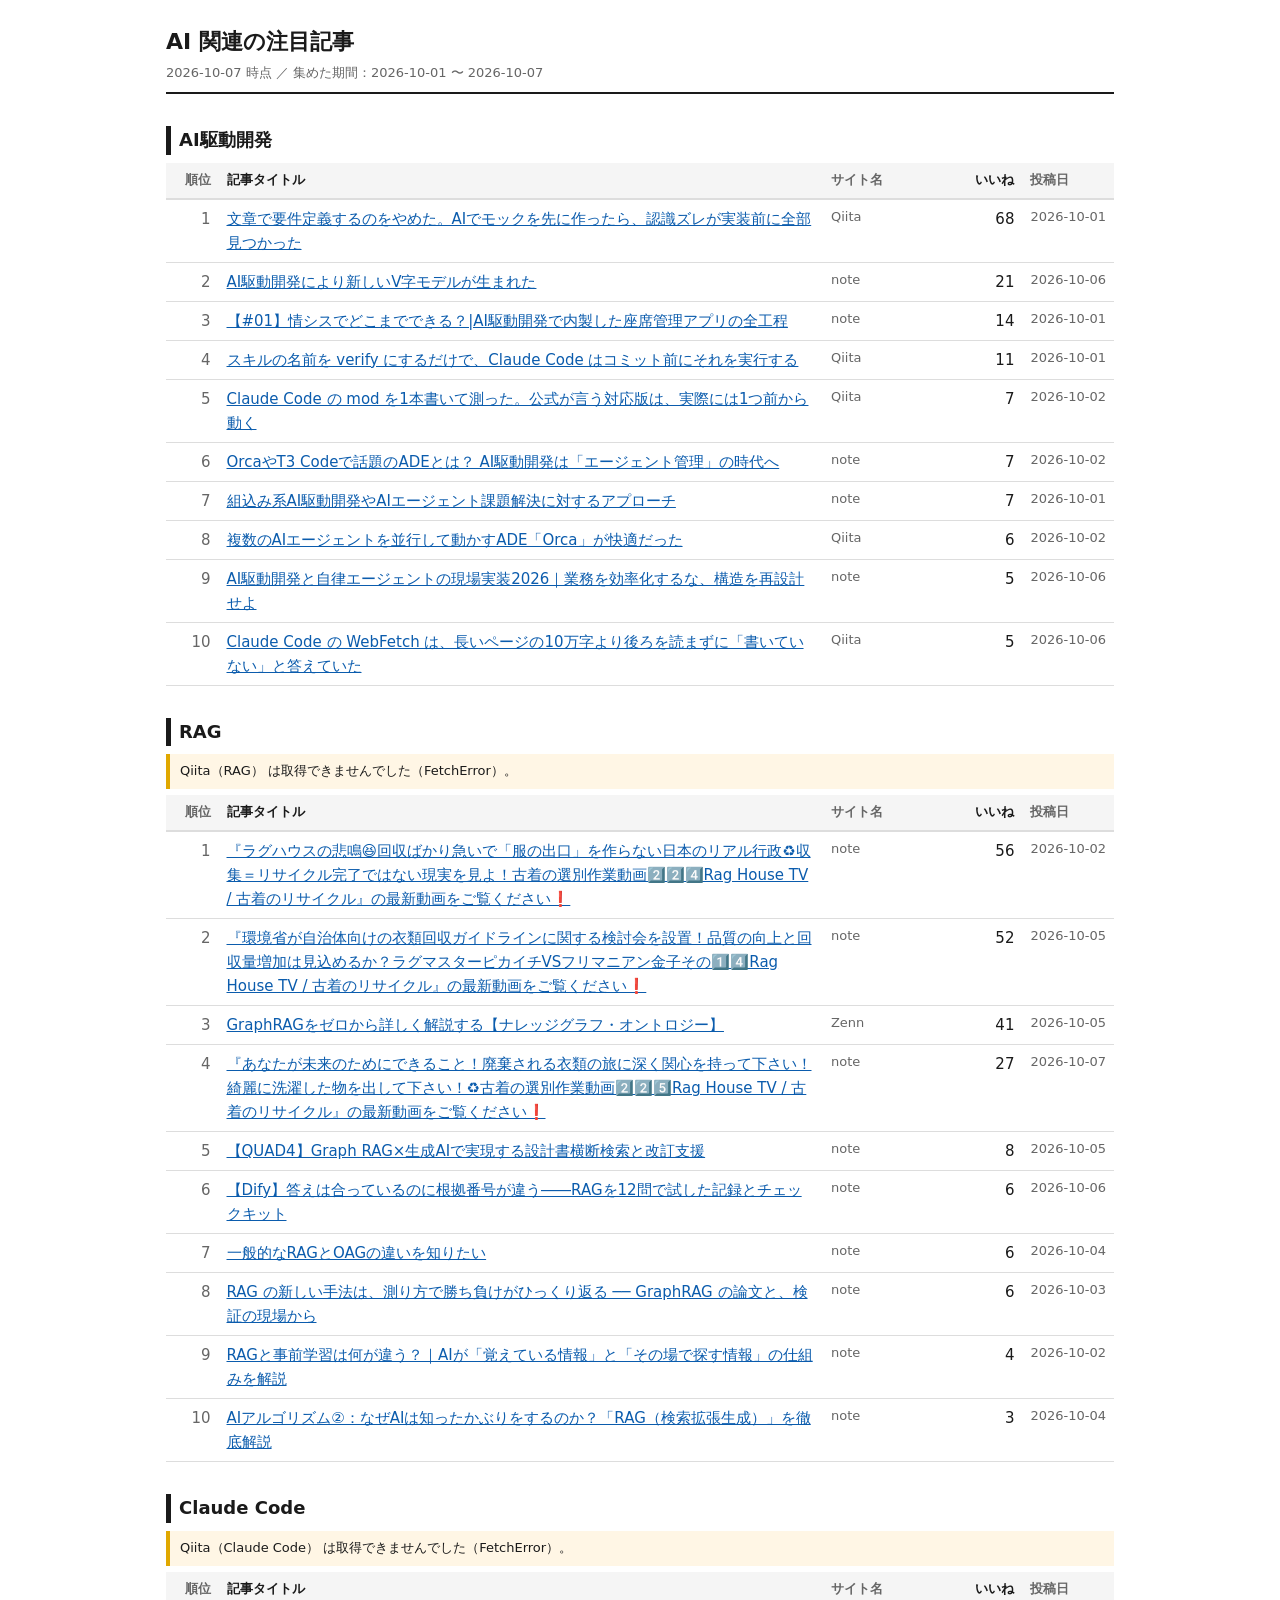
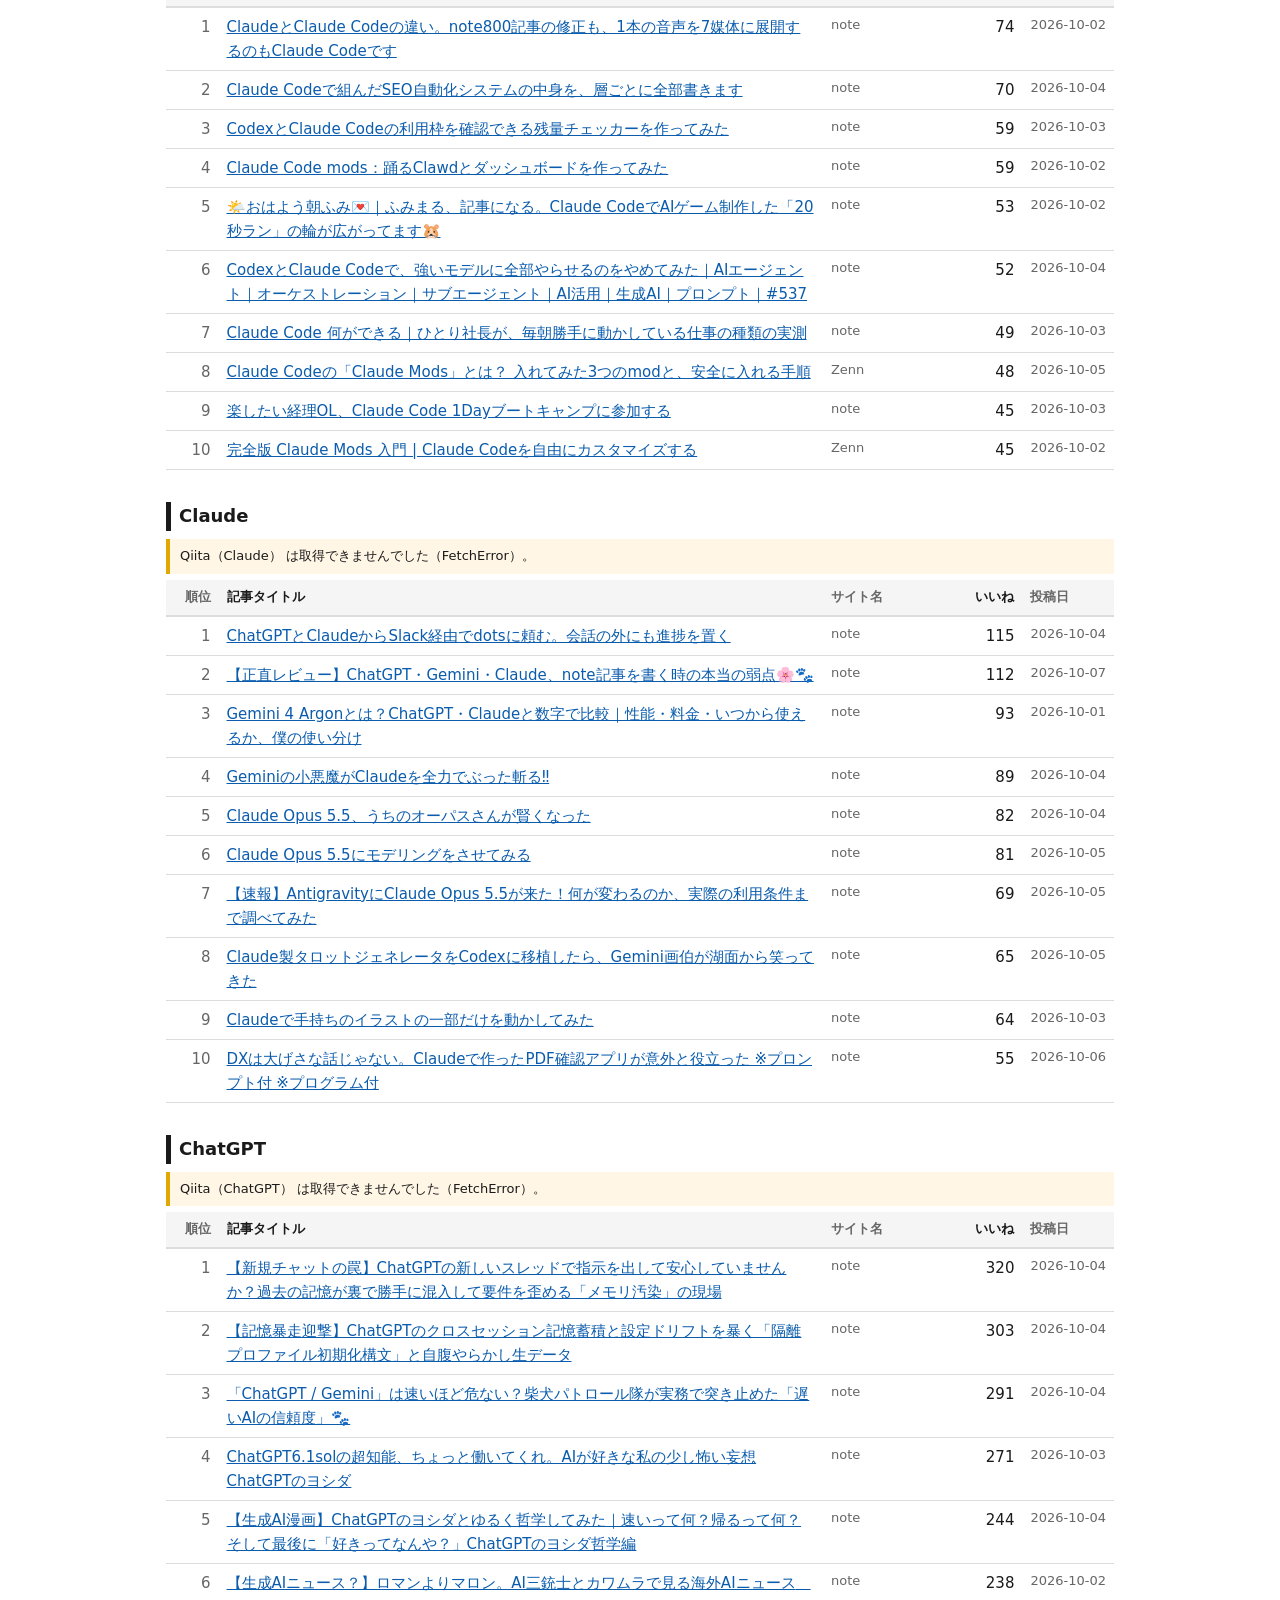
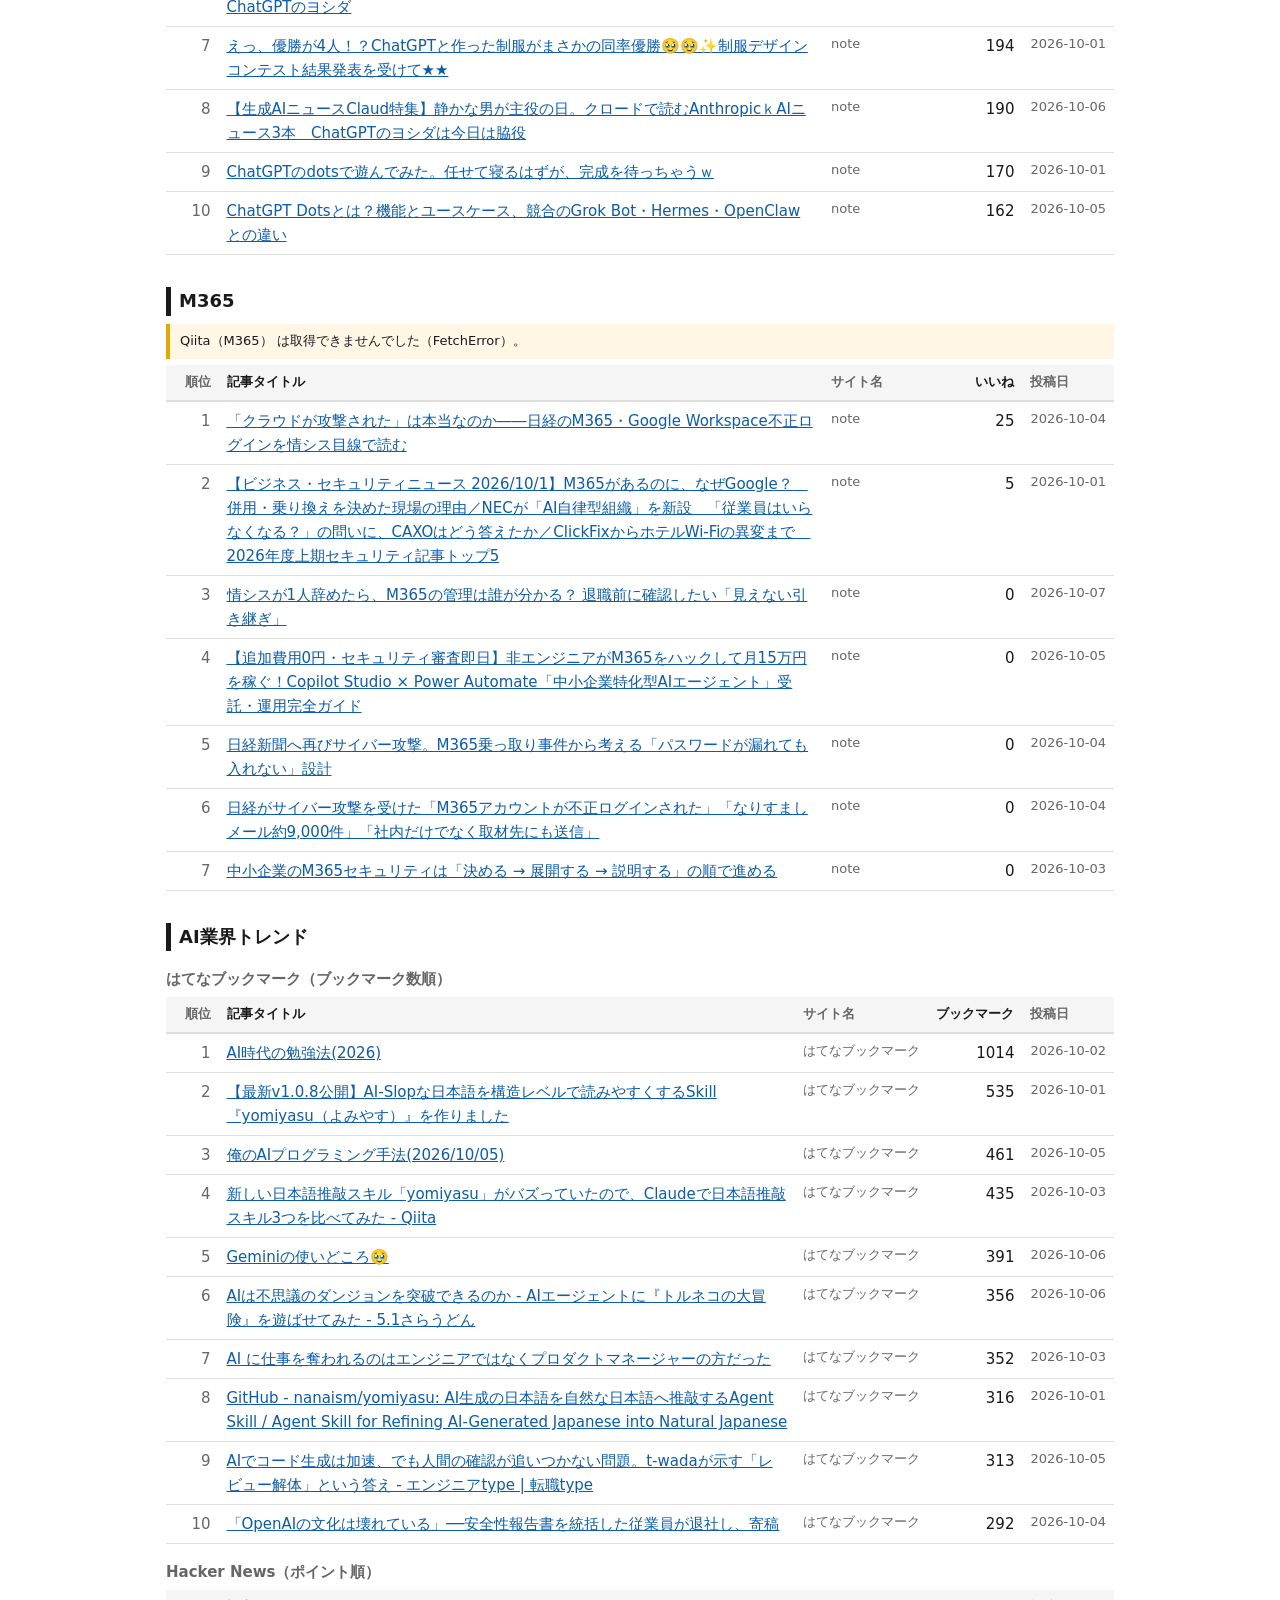
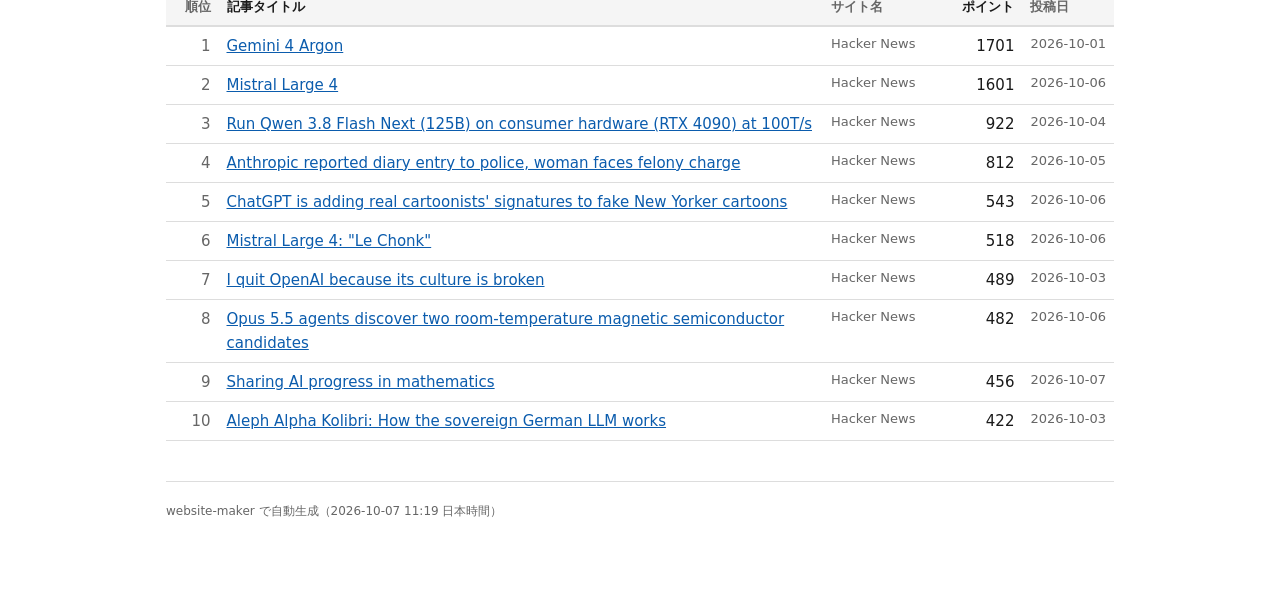
==== docs/index.html @ b82ed6c2 "ウェブサイトメーカーの初版" ====
<!DOCTYPE html>
<html lang="ja">
<head>
<meta charset="utf-8">
<meta name="viewport" content="width=device-width, initial-scale=1">
<title>AI 関連の注目記事</title>
<link rel="stylesheet" href="assets/style.css">
</head>
<body>
<header>
  <h1>AI 関連の注目記事</h1>
  <p class="period">
    2026-10-07 時点 ／ 集めた期間：2026-10-01 〜 2026-10-07
  </p>
</header>

<main>
  <section>
    <h2>AI駆動開発</h2>


      <table>
        <thead>
          <tr>
            <th class="col-rank">順位</th>
            <th class="col-title">記事タイトル</th>
            <th class="col-site">サイト名</th>
            <th class="col-score">いいね</th>
            <th class="col-date">投稿日</th>
          </tr>
        </thead>
        <tbody>
          <tr>
            <td class="col-rank">1</td>
            <td class="col-title"><a href="https://qiita.com/kazuki_ogawa/items/f1a15a199d9f91fe6080" target="_blank" rel="noopener noreferrer">文章で要件定義するのをやめた。AIでモックを先に作ったら、認識ズレが実装前に全部見つかった</a></td>
            <td class="col-site">Qiita</td>
            <td class="col-score">68</td>
            <td class="col-date">2026-10-01</td>
          </tr>
          <tr>
            <td class="col-rank">2</td>
            <td class="col-title"><a href="https://note.com/naobit_/n/ne5e2311b7e1e" target="_blank" rel="noopener noreferrer">AI駆動開発により新しいV字モデルが生まれた</a></td>
            <td class="col-site">note</td>
            <td class="col-score">21</td>
            <td class="col-date">2026-10-06</td>
          </tr>
          <tr>
            <td class="col-rank">3</td>
            <td class="col-title"><a href="https://note.com/tcdt_ymn/n/nb6884aa55530" target="_blank" rel="noopener noreferrer">【#01】情シスでどこまでできる？|AI駆動開発で内製した座席管理アプリの全工程</a></td>
            <td class="col-site">note</td>
            <td class="col-score">14</td>
            <td class="col-date">2026-10-01</td>
          </tr>
          <tr>
            <td class="col-rank">4</td>
            <td class="col-title"><a href="https://qiita.com/suwa_nobu/items/cc0fb4a9e10100991bba" target="_blank" rel="noopener noreferrer">スキルの名前を verify にするだけで、Claude Code はコミット前にそれを実行する</a></td>
            <td class="col-site">Qiita</td>
            <td class="col-score">11</td>
            <td class="col-date">2026-10-01</td>
          </tr>
          <tr>
            <td class="col-rank">5</td>
            <td class="col-title"><a href="https://qiita.com/suwa_nobu/items/981419874758372f65eb" target="_blank" rel="noopener noreferrer">Claude Code の mod を1本書いて測った。公式が言う対応版は、実際には1つ前から動く</a></td>
            <td class="col-site">Qiita</td>
            <td class="col-score">7</td>
            <td class="col-date">2026-10-02</td>
          </tr>
          <tr>
            <td class="col-rank">6</td>
            <td class="col-title"><a href="https://note.com/moto_solo_works/n/nc725d75791dd" target="_blank" rel="noopener noreferrer">OrcaやT3 Codeで話題のADEとは？ AI駆動開発は「エージェント管理」の時代へ</a></td>
            <td class="col-site">note</td>
            <td class="col-score">7</td>
            <td class="col-date">2026-10-02</td>
          </tr>
          <tr>
            <td class="col-rank">7</td>
            <td class="col-title"><a href="https://note.com/rui_long_jp/n/na81d59f9b3fa" target="_blank" rel="noopener noreferrer">組込み系AI駆動開発やAIエージェント課題解決に対するアプローチ</a></td>
            <td class="col-site">note</td>
            <td class="col-score">7</td>
            <td class="col-date">2026-10-01</td>
          </tr>
          <tr>
            <td class="col-rank">8</td>
            <td class="col-title"><a href="https://qiita.com/hiroshi_ito9854/items/4cedc17bcf058a04dba4" target="_blank" rel="noopener noreferrer">複数のAIエージェントを並行して動かすADE「Orca」が快適だった</a></td>
            <td class="col-site">Qiita</td>
            <td class="col-score">6</td>
            <td class="col-date">2026-10-02</td>
          </tr>
          <tr>
            <td class="col-rank">9</td>
            <td class="col-title"><a href="https://note.com/nobu_0215/n/n860b1106dbb0" target="_blank" rel="noopener noreferrer">AI駆動開発と自律エージェントの現場実装2026｜業務を効率化するな、構造を再設計せよ</a></td>
            <td class="col-site">note</td>
            <td class="col-score">5</td>
            <td class="col-date">2026-10-06</td>
          </tr>
          <tr>
            <td class="col-rank">10</td>
            <td class="col-title"><a href="https://qiita.com/suwa_nobu/items/35a1824f5b1d41caa10f" target="_blank" rel="noopener noreferrer">Claude Code の WebFetch は、長いページの10万字より後ろを読まずに「書いていない」と答えていた</a></td>
            <td class="col-site">Qiita</td>
            <td class="col-score">5</td>
            <td class="col-date">2026-10-06</td>
          </tr>
        </tbody>
      </table>
  </section>
  <section>
    <h2>RAG</h2>

        <p class="note">Qiita（RAG） は取得できませんでした（FetchError）。</p>

      <table>
        <thead>
          <tr>
            <th class="col-rank">順位</th>
            <th class="col-title">記事タイトル</th>
            <th class="col-site">サイト名</th>
            <th class="col-score">いいね</th>
            <th class="col-date">投稿日</th>
          </tr>
        </thead>
        <tbody>
          <tr>
            <td class="col-rank">1</td>
            <td class="col-title"><a href="https://note.com/raghousetv/n/ndff474df3516" target="_blank" rel="noopener noreferrer">『ラグハウスの悲鳴😆回収ばかり急いで「服の出口」を作らない日本のリアル行政♻️収集＝リサイクル完了ではない現実を見よ！古着の選別作業動画2️⃣2️⃣4️⃣Rag House TV / 古着のリサイクル』の最新動画をご覧ください❗</a></td>
            <td class="col-site">note</td>
            <td class="col-score">56</td>
            <td class="col-date">2026-10-02</td>
          </tr>
          <tr>
            <td class="col-rank">2</td>
            <td class="col-title"><a href="https://note.com/raghousetv/n/n652b7cda97af" target="_blank" rel="noopener noreferrer">『環境省が自治体向けの衣類回収ガイドラインに関する検討会を設置！品質の向上と回収量増加は見込めるか？ラグマスターピカイチVSフリマニアン金子その1️⃣4️⃣Rag House TV / 古着のリサイクル』の最新動画をご覧ください❗</a></td>
            <td class="col-site">note</td>
            <td class="col-score">52</td>
            <td class="col-date">2026-10-05</td>
          </tr>
          <tr>
            <td class="col-rank">3</td>
            <td class="col-title"><a href="https://zenn.dev/tetsuro731/articles/6efe77a20b8c1c" target="_blank" rel="noopener noreferrer">GraphRAGをゼロから詳しく解説する【ナレッジグラフ・オントロジー】</a></td>
            <td class="col-site">Zenn</td>
            <td class="col-score">41</td>
            <td class="col-date">2026-10-05</td>
          </tr>
          <tr>
            <td class="col-rank">4</td>
            <td class="col-title"><a href="https://note.com/raghousetv/n/n16bf7dbdd85c" target="_blank" rel="noopener noreferrer">『あなたが未来のためにできること！廃棄される衣類の旅に深く関心を持って下さい！綺麗に洗濯した物を出して下さい！♻️古着の選別作業動画2️⃣2️⃣5️⃣Rag House TV / 古着のリサイクル』の最新動画をご覧ください❗</a></td>
            <td class="col-site">note</td>
            <td class="col-score">27</td>
            <td class="col-date">2026-10-07</td>
          </tr>
          <tr>
            <td class="col-rank">5</td>
            <td class="col-title"><a href="https://note.com/kddi_technote/n/nb89791cebdf0" target="_blank" rel="noopener noreferrer">【QUAD4】Graph RAG×生成AIで実現する設計書横断検索と改訂支援</a></td>
            <td class="col-site">note</td>
            <td class="col-score">8</td>
            <td class="col-date">2026-10-05</td>
          </tr>
          <tr>
            <td class="col-rank">6</td>
            <td class="col-title"><a href="https://note.com/brainy_phlox8948/n/n30de18315ccd" target="_blank" rel="noopener noreferrer">【Dify】答えは合っているのに根拠番号が違う――RAGを12問で試した記録とチェックキット</a></td>
            <td class="col-site">note</td>
            <td class="col-score">6</td>
            <td class="col-date">2026-10-06</td>
          </tr>
          <tr>
            <td class="col-rank">7</td>
            <td class="col-title"><a href="https://note.com/ohsaruman/n/nb19eed977cd2" target="_blank" rel="noopener noreferrer">一般的なRAGとOAGの違いを知りたい</a></td>
            <td class="col-site">note</td>
            <td class="col-score">6</td>
            <td class="col-date">2026-10-04</td>
          </tr>
          <tr>
            <td class="col-rank">8</td>
            <td class="col-title"><a href="https://note.com/tbs_noguchi/n/n61abdec99373" target="_blank" rel="noopener noreferrer">RAG の新しい手法は、測り方で勝ち負けがひっくり返る ── GraphRAG の論文と、検証の現場から</a></td>
            <td class="col-site">note</td>
            <td class="col-score">6</td>
            <td class="col-date">2026-10-03</td>
          </tr>
          <tr>
            <td class="col-rank">9</td>
            <td class="col-title"><a href="https://note.com/amour_llmo/n/n298b2b0c7270" target="_blank" rel="noopener noreferrer">RAGと事前学習は何が違う？｜AIが「覚えている情報」と「その場で探す情報」の仕組みを解説</a></td>
            <td class="col-site">note</td>
            <td class="col-score">4</td>
            <td class="col-date">2026-10-02</td>
          </tr>
          <tr>
            <td class="col-rank">10</td>
            <td class="col-title"><a href="https://note.com/linkc19/n/nac27d39a823c" target="_blank" rel="noopener noreferrer">AIアルゴリズム②：なぜAIは知ったかぶりをするのか？「RAG（検索拡張生成）」を徹底解説</a></td>
            <td class="col-site">note</td>
            <td class="col-score">3</td>
            <td class="col-date">2026-10-04</td>
          </tr>
        </tbody>
      </table>
  </section>
  <section>
    <h2>Claude Code</h2>

        <p class="note">Qiita（Claude Code） は取得できませんでした（FetchError）。</p>

      <table>
        <thead>
          <tr>
            <th class="col-rank">順位</th>
            <th class="col-title">記事タイトル</th>
            <th class="col-site">サイト名</th>
            <th class="col-score">いいね</th>
            <th class="col-date">投稿日</th>
          </tr>
        </thead>
        <tbody>
          <tr>
            <td class="col-rank">1</td>
            <td class="col-title"><a href="https://note.com/yamada_simple/n/n712c12d81c0d" target="_blank" rel="noopener noreferrer">ClaudeとClaude Codeの違い。note800記事の修正も、1本の音声を7媒体に展開するのもClaude Codeです</a></td>
            <td class="col-site">note</td>
            <td class="col-score">74</td>
            <td class="col-date">2026-10-02</td>
          </tr>
          <tr>
            <td class="col-rank">2</td>
            <td class="col-title"><a href="https://note.com/t_mitsuhashi/n/n728a03b191da" target="_blank" rel="noopener noreferrer">Claude Codeで組んだSEO自動化システムの中身を、層ごとに全部書きます</a></td>
            <td class="col-site">note</td>
            <td class="col-score">70</td>
            <td class="col-date">2026-10-04</td>
          </tr>
          <tr>
            <td class="col-rank">3</td>
            <td class="col-title"><a href="https://note.com/sideen/n/n000d7a52e5a0" target="_blank" rel="noopener noreferrer">CodexとClaude Codeの利用枠を確認できる残量チェッカーを作ってみた</a></td>
            <td class="col-site">note</td>
            <td class="col-score">59</td>
            <td class="col-date">2026-10-03</td>
          </tr>
          <tr>
            <td class="col-rank">4</td>
            <td class="col-title"><a href="https://note.com/tank_ai/n/n5b7b44460702" target="_blank" rel="noopener noreferrer">Claude Code mods：踊るClawdとダッシュボードを作ってみた</a></td>
            <td class="col-site">note</td>
            <td class="col-score">59</td>
            <td class="col-date">2026-10-02</td>
          </tr>
          <tr>
            <td class="col-rank">5</td>
            <td class="col-title"><a href="https://note.com/koko_kei/n/n56ef2a6e9d04" target="_blank" rel="noopener noreferrer">🌤️おはよう朝ふみ💌｜ふみまる、記事になる。Claude CodeでAIゲーム制作した「20秒ラン」の輪が広がってます🐹</a></td>
            <td class="col-site">note</td>
            <td class="col-score">53</td>
            <td class="col-date">2026-10-02</td>
          </tr>
          <tr>
            <td class="col-rank">6</td>
            <td class="col-title"><a href="https://note.com/ktcrs1107/n/n47097bad2222" target="_blank" rel="noopener noreferrer">CodexとClaude Codeで、強いモデルに全部やらせるのをやめてみた｜AIエージェント｜オーケストレーション｜サブエージェント｜AI活用｜生成AI｜プロンプト｜#537</a></td>
            <td class="col-site">note</td>
            <td class="col-score">52</td>
            <td class="col-date">2026-10-04</td>
          </tr>
          <tr>
            <td class="col-rank">7</td>
            <td class="col-title"><a href="https://note.com/shun8989/n/nc35bf1a464d8" target="_blank" rel="noopener noreferrer">Claude Code 何ができる｜ひとり社長が、毎朝勝手に動かしている仕事の種類の実測</a></td>
            <td class="col-site">note</td>
            <td class="col-score">49</td>
            <td class="col-date">2026-10-03</td>
          </tr>
          <tr>
            <td class="col-rank">8</td>
            <td class="col-title"><a href="https://zenn.dev/yoshihiko555/articles/ea2db6070058b3" target="_blank" rel="noopener noreferrer">Claude Codeの「Claude Mods」とは？ 入れてみた3つのmodと、安全に入れる手順</a></td>
            <td class="col-site">Zenn</td>
            <td class="col-score">48</td>
            <td class="col-date">2026-10-05</td>
          </tr>
          <tr>
            <td class="col-rank">9</td>
            <td class="col-title"><a href="https://note.com/torotoro_kaikei/n/n7e60ff1a9f69" target="_blank" rel="noopener noreferrer">楽したい経理OL、Claude Code 1Dayブートキャンプに参加する</a></td>
            <td class="col-site">note</td>
            <td class="col-score">45</td>
            <td class="col-date">2026-10-03</td>
          </tr>
          <tr>
            <td class="col-rank">10</td>
            <td class="col-title"><a href="https://zenn.dev/nogu66/articles/claude-mods-complete-guide" target="_blank" rel="noopener noreferrer">完全版 Claude Mods 入門 | Claude Codeを自由にカスタマイズする</a></td>
            <td class="col-site">Zenn</td>
            <td class="col-score">45</td>
            <td class="col-date">2026-10-02</td>
          </tr>
        </tbody>
      </table>
  </section>
  <section>
    <h2>Claude</h2>

        <p class="note">Qiita（Claude） は取得できませんでした（FetchError）。</p>

      <table>
        <thead>
          <tr>
            <th class="col-rank">順位</th>
            <th class="col-title">記事タイトル</th>
            <th class="col-site">サイト名</th>
            <th class="col-score">いいね</th>
            <th class="col-date">投稿日</th>
          </tr>
        </thead>
        <tbody>
          <tr>
            <td class="col-rank">1</td>
            <td class="col-title"><a href="https://note.com/ishizakahiroshi/n/nd83cdb75570f" target="_blank" rel="noopener noreferrer">ChatGPTとClaudeからSlack経由でdotsに頼む。会話の外にも進捗を置く</a></td>
            <td class="col-site">note</td>
            <td class="col-score">115</td>
            <td class="col-date">2026-10-04</td>
          </tr>
          <tr>
            <td class="col-rank">2</td>
            <td class="col-title"><a href="https://note.com/eager_phlox2461/n/nbf316f3fdf0d" target="_blank" rel="noopener noreferrer">【正直レビュー】ChatGPT・Gemini・Claude、note記事を書く時の本当の弱点🌸🐾</a></td>
            <td class="col-site">note</td>
            <td class="col-score">112</td>
            <td class="col-date">2026-10-07</td>
          </tr>
          <tr>
            <td class="col-rank">3</td>
            <td class="col-title"><a href="https://note.com/rookiealltrades/n/n792e2a4852ed" target="_blank" rel="noopener noreferrer">Gemini 4 Argonとは？ChatGPT・Claudeと数字で比較｜性能・料金・いつから使えるか、僕の使い分け</a></td>
            <td class="col-site">note</td>
            <td class="col-score">93</td>
            <td class="col-date">2026-10-01</td>
          </tr>
          <tr>
            <td class="col-rank">4</td>
            <td class="col-title"><a href="https://note.com/chunsukepapa/n/n582fca22729e" target="_blank" rel="noopener noreferrer">Geminiの小悪魔がClaudeを全力でぶった斬る‼︎</a></td>
            <td class="col-site">note</td>
            <td class="col-score">89</td>
            <td class="col-date">2026-10-04</td>
          </tr>
          <tr>
            <td class="col-rank">5</td>
            <td class="col-title"><a href="https://note.com/hoshimama3/n/ncceff4aedde9" target="_blank" rel="noopener noreferrer"> Claude Opus 5.5、うちのオーパスさんが賢くなった</a></td>
            <td class="col-site">note</td>
            <td class="col-score">82</td>
            <td class="col-date">2026-10-04</td>
          </tr>
          <tr>
            <td class="col-rank">6</td>
            <td class="col-title"><a href="https://note.com/shi3zblog/n/n6e5d401dc6eb" target="_blank" rel="noopener noreferrer">Claude Opus 5.5にモデリングをさせてみる</a></td>
            <td class="col-site">note</td>
            <td class="col-score">81</td>
            <td class="col-date">2026-10-05</td>
          </tr>
          <tr>
            <td class="col-rank">7</td>
            <td class="col-title"><a href="https://note.com/dialogs_develop/n/n821ea2ed7d66" target="_blank" rel="noopener noreferrer">【速報】AntigravityにClaude Opus 5.5が来た！何が変わるのか、実際の利用条件まで調べてみた</a></td>
            <td class="col-site">note</td>
            <td class="col-score">69</td>
            <td class="col-date">2026-10-05</td>
          </tr>
          <tr>
            <td class="col-rank">8</td>
            <td class="col-title"><a href="https://note.com/happy_bibi88/n/n1cc94c95794a" target="_blank" rel="noopener noreferrer">Claude製タロットジェネレータをCodexに移植したら、Gemini画伯が湖面から笑ってきた</a></td>
            <td class="col-site">note</td>
            <td class="col-score">65</td>
            <td class="col-date">2026-10-05</td>
          </tr>
          <tr>
            <td class="col-rank">9</td>
            <td class="col-title"><a href="https://note.com/nyuts/n/n79ce53de17eb" target="_blank" rel="noopener noreferrer">Claudeで手持ちのイラストの一部だけを動かしてみた</a></td>
            <td class="col-site">note</td>
            <td class="col-score">64</td>
            <td class="col-date">2026-10-03</td>
          </tr>
          <tr>
            <td class="col-rank">10</td>
            <td class="col-title"><a href="https://note.com/shinchan194/n/nf9948f9e4e03" target="_blank" rel="noopener noreferrer">    DXは大げさな話じゃない。Claudeで作ったPDF確認アプリが意外と役立った ※プロンプト付 ※プログラム付</a></td>
            <td class="col-site">note</td>
            <td class="col-score">55</td>
            <td class="col-date">2026-10-06</td>
          </tr>
        </tbody>
      </table>
  </section>
  <section>
    <h2>ChatGPT</h2>

        <p class="note">Qiita（ChatGPT） は取得できませんでした（FetchError）。</p>

      <table>
        <thead>
          <tr>
            <th class="col-rank">順位</th>
            <th class="col-title">記事タイトル</th>
            <th class="col-site">サイト名</th>
            <th class="col-score">いいね</th>
            <th class="col-date">投稿日</th>
          </tr>
        </thead>
        <tbody>
          <tr>
            <td class="col-rank">1</td>
            <td class="col-title"><a href="https://note.com/alix78/n/ndc5d703f71ee" target="_blank" rel="noopener noreferrer">【新規チャットの罠】ChatGPTの新しいスレッドで指示を出して安心していませんか？過去の記憶が裏で勝手に混入して要件を歪める「メモリ汚染」の現場 </a></td>
            <td class="col-site">note</td>
            <td class="col-score">320</td>
            <td class="col-date">2026-10-04</td>
          </tr>
          <tr>
            <td class="col-rank">2</td>
            <td class="col-title"><a href="https://note.com/alix78/n/n04efcd37ff20" target="_blank" rel="noopener noreferrer">【記憶暴走迎撃】ChatGPTのクロスセッション記憶蓄積と設定ドリフトを暴く「隔離プロファイル初期化構文」と自腹やらかし生データ </a></td>
            <td class="col-site">note</td>
            <td class="col-score">303</td>
            <td class="col-date">2026-10-04</td>
          </tr>
          <tr>
            <td class="col-rank">3</td>
            <td class="col-title"><a href="https://note.com/eager_phlox2461/n/nb3d20bcd1233" target="_blank" rel="noopener noreferrer">「ChatGPT / Gemini」は速いほど危ない？柴犬パトロール隊が実務で突き止めた「遅いAIの信頼度」🐾</a></td>
            <td class="col-site">note</td>
            <td class="col-score">291</td>
            <td class="col-date">2026-10-04</td>
          </tr>
          <tr>
            <td class="col-rank">4</td>
            <td class="col-title"><a href="https://note.com/chatgpt_ysd/n/n4e37d6a6e104" target="_blank" rel="noopener noreferrer">ChatGPT6.1solの超知能、ちょっと働いてくれ。AIが好きな私の少し怖い妄想ChatGPTのヨシダ</a></td>
            <td class="col-site">note</td>
            <td class="col-score">271</td>
            <td class="col-date">2026-10-03</td>
          </tr>
          <tr>
            <td class="col-rank">5</td>
            <td class="col-title"><a href="https://note.com/chatgpt_ysd/n/n265ffaa31137" target="_blank" rel="noopener noreferrer">【生成AI漫画】ChatGPTのヨシダとゆるく哲学してみた｜速いって何？帰るって何？そして最後に「好きってなんや？」ChatGPTのヨシダ哲学編</a></td>
            <td class="col-site">note</td>
            <td class="col-score">244</td>
            <td class="col-date">2026-10-04</td>
          </tr>
          <tr>
            <td class="col-rank">6</td>
            <td class="col-title"><a href="https://note.com/chatgpt_ysd/n/nb07233942f68" target="_blank" rel="noopener noreferrer">【生成AIニュース？】ロマンよりマロン。AI三銃士とカワムラで見る海外AIニュース　ChatGPTのヨシダ</a></td>
            <td class="col-site">note</td>
            <td class="col-score">238</td>
            <td class="col-date">2026-10-02</td>
          </tr>
          <tr>
            <td class="col-rank">7</td>
            <td class="col-title"><a href="https://note.com/alive_here3686/n/ndb1c9af6a43f" target="_blank" rel="noopener noreferrer">えっ、優勝が4人！？ChatGPTと作った制服がまさかの同率優勝🥹🥹✨制服デザインコンテスト結果発表を受けて★★</a></td>
            <td class="col-site">note</td>
            <td class="col-score">194</td>
            <td class="col-date">2026-10-01</td>
          </tr>
          <tr>
            <td class="col-rank">8</td>
            <td class="col-title"><a href="https://note.com/chatgpt_ysd/n/n203cc0242fcb" target="_blank" rel="noopener noreferrer">【生成AIニュースClaud特集】静かな男が主役の日。クロードで読むAnthropicｋAIニュース3本　ChatGPTのヨシダは今日は脇役</a></td>
            <td class="col-site">note</td>
            <td class="col-score">190</td>
            <td class="col-date">2026-10-06</td>
          </tr>
          <tr>
            <td class="col-rank">9</td>
            <td class="col-title"><a href="https://note.com/mido_work/n/n76833895a679" target="_blank" rel="noopener noreferrer">ChatGPTのdotsで遊んでみた。任せて寝るはずが、完成を待っちゃうｗ</a></td>
            <td class="col-site">note</td>
            <td class="col-score">170</td>
            <td class="col-date">2026-10-01</td>
          </tr>
          <tr>
            <td class="col-rank">10</td>
            <td class="col-title"><a href="https://note.com/miccell/n/n24378d447dc7" target="_blank" rel="noopener noreferrer">ChatGPT Dotsとは？機能とユースケース、競合のGrok Bot・Hermes・OpenClawとの違い</a></td>
            <td class="col-site">note</td>
            <td class="col-score">162</td>
            <td class="col-date">2026-10-05</td>
          </tr>
        </tbody>
      </table>
  </section>
  <section>
    <h2>M365</h2>

        <p class="note">Qiita（M365） は取得できませんでした（FetchError）。</p>

      <table>
        <thead>
          <tr>
            <th class="col-rank">順位</th>
            <th class="col-title">記事タイトル</th>
            <th class="col-site">サイト名</th>
            <th class="col-score">いいね</th>
            <th class="col-date">投稿日</th>
          </tr>
        </thead>
        <tbody>
          <tr>
            <td class="col-rank">1</td>
            <td class="col-title"><a href="https://note.com/sakak9498/n/n422a5fb5155f" target="_blank" rel="noopener noreferrer">「クラウドが攻撃された」は本当なのか――日経のM365・Google Workspace不正ログインを情シス目線で読む</a></td>
            <td class="col-site">note</td>
            <td class="col-score">25</td>
            <td class="col-date">2026-10-04</td>
          </tr>
          <tr>
            <td class="col-rank">2</td>
            <td class="col-title"><a href="https://note.com/practicalcompass/n/n718df236046c" target="_blank" rel="noopener noreferrer">【ビジネス・セキュリティニュース 2026/10/1】M365があるのに、なぜGoogle？　併用・乗り換えを決めた現場の理由／NECが「AI自律型組織」を新設　「従業員はいらなくなる？」の問いに、CAXOはどう答えたか／ClickFixからホテルWi-Fiの異変まで　2026年度上期セキュリティ記事トップ5</a></td>
            <td class="col-site">note</td>
            <td class="col-score">5</td>
            <td class="col-date">2026-10-01</td>
          </tr>
          <tr>
            <td class="col-rank">3</td>
            <td class="col-title"><a href="https://note.com/hanapartner/n/n8ca1b6090c1c" target="_blank" rel="noopener noreferrer">情シスが1人辞めたら、M365の管理は誰が分かる？ 退職前に確認したい「見えない引き継ぎ」</a></td>
            <td class="col-site">note</td>
            <td class="col-score">0</td>
            <td class="col-date">2026-10-07</td>
          </tr>
          <tr>
            <td class="col-rank">4</td>
            <td class="col-title"><a href="https://note.com/leal_racoon4435/n/nf2114cf211a1" target="_blank" rel="noopener noreferrer">【追加費用0円・セキュリティ審査即日】非エンジニアがM365をハックして月15万円を稼ぐ！Copilot Studio × Power Automate「中小企業特化型AIエージェント」受託・運用完全ガイド</a></td>
            <td class="col-site">note</td>
            <td class="col-score">0</td>
            <td class="col-date">2026-10-05</td>
          </tr>
          <tr>
            <td class="col-rank">5</td>
            <td class="col-title"><a href="https://note.com/domo_nishizawa/n/n91791fa67e7a" target="_blank" rel="noopener noreferrer">日経新聞へ再びサイバー攻撃。M365乗っ取り事件から考える「パスワードが漏れても入れない」設計</a></td>
            <td class="col-site">note</td>
            <td class="col-score">0</td>
            <td class="col-date">2026-10-04</td>
          </tr>
          <tr>
            <td class="col-rank">6</td>
            <td class="col-title"><a href="https://note.com/2ch3ch/n/n0e9b373c4e87" target="_blank" rel="noopener noreferrer">日経がサイバー攻撃を受けた「M365アカウントが不正ログインされた」「なりすましメール約9,000件」「社内だけでなく取材先にも送信」</a></td>
            <td class="col-site">note</td>
            <td class="col-score">0</td>
            <td class="col-date">2026-10-04</td>
          </tr>
          <tr>
            <td class="col-rank">7</td>
            <td class="col-title"><a href="https://note.com/ksato_itlab/n/ne66ed3715ae0" target="_blank" rel="noopener noreferrer">中小企業のM365セキュリティは「決める → 展開する → 説明する」の順で進める</a></td>
            <td class="col-site">note</td>
            <td class="col-score">0</td>
            <td class="col-date">2026-10-03</td>
          </tr>
        </tbody>
      </table>
  </section>
  <section>
    <h2>AI業界トレンド</h2>
<h3>はてなブックマーク（ブックマーク数順）</h3>

      <table>
        <thead>
          <tr>
            <th class="col-rank">順位</th>
            <th class="col-title">記事タイトル</th>
            <th class="col-site">サイト名</th>
            <th class="col-score">ブックマーク</th>
            <th class="col-date">投稿日</th>
          </tr>
        </thead>
        <tbody>
          <tr>
            <td class="col-rank">1</td>
            <td class="col-title"><a href="https://iwashi.co/2026/10/01/how-to-study-in-ai-era" target="_blank" rel="noopener noreferrer">AI時代の勉強法(2026)</a></td>
            <td class="col-site">はてなブックマーク</td>
            <td class="col-score">1014</td>
            <td class="col-date">2026-10-02</td>
          </tr>
          <tr>
            <td class="col-rank">2</td>
            <td class="col-title"><a href="https://zenn.dev/algoartis/articles/0b1c731881b25c" target="_blank" rel="noopener noreferrer">【最新v1.0.8公開】AI-Slopな日本語を構造レベルで読みやすくするSkill『yomiyasu（よみやす）』を作りました</a></td>
            <td class="col-site">はてなブックマーク</td>
            <td class="col-score">535</td>
            <td class="col-date">2026-10-01</td>
          </tr>
          <tr>
            <td class="col-rank">3</td>
            <td class="col-title"><a href="https://zenn.dev/mizchi/articles/ai-coding-loop-formal" target="_blank" rel="noopener noreferrer">俺のAIプログラミング手法(2026/10/05)</a></td>
            <td class="col-site">はてなブックマーク</td>
            <td class="col-score">461</td>
            <td class="col-date">2026-10-05</td>
          </tr>
          <tr>
            <td class="col-rank">4</td>
            <td class="col-title"><a href="https://qiita.com/inoyu-qiita/items/0ffe6e74ecaf3aaa8b14" target="_blank" rel="noopener noreferrer">新しい日本語推敲スキル「yomiyasu」がバズっていたので、Claudeで日本語推敲スキル3つを比べてみた - Qiita</a></td>
            <td class="col-site">はてなブックマーク</td>
            <td class="col-score">435</td>
            <td class="col-date">2026-10-03</td>
          </tr>
          <tr>
            <td class="col-rank">5</td>
            <td class="col-title"><a href="https://anond.hatelabo.jp/20261006101040" target="_blank" rel="noopener noreferrer">Geminiの使いどころ🥹</a></td>
            <td class="col-site">はてなブックマーク</td>
            <td class="col-score">391</td>
            <td class="col-date">2026-10-06</td>
          </tr>
          <tr>
            <td class="col-rank">6</td>
            <td class="col-title"><a href="https://giginet.hateblo.jp/entry/2026/09/22/114642" target="_blank" rel="noopener noreferrer">AIは不思議のダンジョンを突破できるのか - AIエージェントに『トルネコの大冒険』を遊ばせてみた - 5.1さらうどん</a></td>
            <td class="col-site">はてなブックマーク</td>
            <td class="col-score">356</td>
            <td class="col-date">2026-10-06</td>
          </tr>
          <tr>
            <td class="col-rank">7</td>
            <td class="col-title"><a href="https://portalshit.net/2026/10/03/ai-is-eating-product-management" target="_blank" rel="noopener noreferrer">AI に仕事を奪われるのはエンジニアではなくプロダクトマネージャーの方だった</a></td>
            <td class="col-site">はてなブックマーク</td>
            <td class="col-score">352</td>
            <td class="col-date">2026-10-03</td>
          </tr>
          <tr>
            <td class="col-rank">8</td>
            <td class="col-title"><a href="https://github.com/nanaism/yomiyasu" target="_blank" rel="noopener noreferrer">GitHub - nanaism/yomiyasu: AI生成の日本語を自然な日本語へ推敲するAgent Skill / Agent Skill for Refining AI-Generated Japanese into Natural Japanese</a></td>
            <td class="col-site">はてなブックマーク</td>
            <td class="col-score">316</td>
            <td class="col-date">2026-10-01</td>
          </tr>
          <tr>
            <td class="col-rank">9</td>
            <td class="col-title"><a href="https://type.jp/et/feature/31834/" target="_blank" rel="noopener noreferrer">AIでコード生成は加速、でも人間の確認が追いつかない問題。t-wadaが示す「レビュー解体」という答え - エンジニアtype | 転職type</a></td>
            <td class="col-site">はてなブックマーク</td>
            <td class="col-score">313</td>
            <td class="col-date">2026-10-05</td>
          </tr>
          <tr>
            <td class="col-rank">10</td>
            <td class="col-title"><a href="https://www.itmedia.co.jp/news/article/2610/04/2000001986/" target="_blank" rel="noopener noreferrer">「OpenAIの文化は壊れている」──安全性報告書を統括した従業員が退社し、寄稿</a></td>
            <td class="col-site">はてなブックマーク</td>
            <td class="col-score">292</td>
            <td class="col-date">2026-10-04</td>
          </tr>
        </tbody>
      </table>
<h3>Hacker News（ポイント順）</h3>

      <table>
        <thead>
          <tr>
            <th class="col-rank">順位</th>
            <th class="col-title">記事タイトル</th>
            <th class="col-site">サイト名</th>
            <th class="col-score">ポイント</th>
            <th class="col-date">投稿日</th>
          </tr>
        </thead>
        <tbody>
          <tr>
            <td class="col-rank">1</td>
            <td class="col-title"><a href="https://blog.google/innovation-and-ai/models-and-research/gemini-models/gemini-4-argon/" target="_blank" rel="noopener noreferrer">Gemini 4 Argon</a></td>
            <td class="col-site">Hacker News</td>
            <td class="col-score">1701</td>
            <td class="col-date">2026-10-01</td>
          </tr>
          <tr>
            <td class="col-rank">2</td>
            <td class="col-title"><a href="https://mistral.ai/news/mistral-large-4/\" target="_blank" rel="noopener noreferrer">Mistral Large 4</a></td>
            <td class="col-site">Hacker News</td>
            <td class="col-score">1601</td>
            <td class="col-date">2026-10-06</td>
          </tr>
          <tr>
            <td class="col-rank">3</td>
            <td class="col-title"><a href="https://github.com/Niko1221/Strata" target="_blank" rel="noopener noreferrer">Run Qwen 3.8 Flash Next (125B) on consumer hardware (RTX 4090) at 100T/s</a></td>
            <td class="col-site">Hacker News</td>
            <td class="col-score">922</td>
            <td class="col-date">2026-10-04</td>
          </tr>
          <tr>
            <td class="col-rank">4</td>
            <td class="col-title"><a href="https://www.techspot.com/news/114091-florida-woman-used-claude-diary-anthropic-reported-shoot.html" target="_blank" rel="noopener noreferrer">Anthropic reported diary entry to police, woman faces felony charge</a></td>
            <td class="col-site">Hacker News</td>
            <td class="col-score">812</td>
            <td class="col-date">2026-10-05</td>
          </tr>
          <tr>
            <td class="col-rank">5</td>
            <td class="col-title"><a href="https://www.niemanlab.org/2026/10/chatgpt-is-adding-real-cartoonists-signatures-to-fake-new-yorker-cartoons/" target="_blank" rel="noopener noreferrer">ChatGPT is adding real cartoonists&#39; signatures to fake New Yorker cartoons</a></td>
            <td class="col-site">Hacker News</td>
            <td class="col-score">543</td>
            <td class="col-date">2026-10-06</td>
          </tr>
          <tr>
            <td class="col-rank">6</td>
            <td class="col-title"><a href="https://mistral.ai/news/mistral-large-4/" target="_blank" rel="noopener noreferrer">Mistral Large 4: &#34;Le Chonk&#34;</a></td>
            <td class="col-site">Hacker News</td>
            <td class="col-score">518</td>
            <td class="col-date">2026-10-06</td>
          </tr>
          <tr>
            <td class="col-rank">7</td>
            <td class="col-title"><a href="https://www.theatlantic.com/technology/2026/10/openai-safety-team-resignation/688881/?gift=v5U_UzUTothfWXsPxtvNVAh7esWToMRD6XnbXmc5WgA" target="_blank" rel="noopener noreferrer">I quit OpenAI because its culture is broken</a></td>
            <td class="col-site">Hacker News</td>
            <td class="col-score">489</td>
            <td class="col-date">2026-10-03</td>
          </tr>
          <tr>
            <td class="col-rank">8</td>
            <td class="col-title"><a href="https://www.vals.ai/blogs/room-temperature-magnetic-semiconductors" target="_blank" rel="noopener noreferrer">Opus 5.5 agents discover two room-temperature magnetic semiconductor candidates</a></td>
            <td class="col-site">Hacker News</td>
            <td class="col-score">482</td>
            <td class="col-date">2026-10-06</td>
          </tr>
          <tr>
            <td class="col-rank">9</td>
            <td class="col-title"><a href="https://openai.com/index/sharing-ai-progress-in-mathematics/" target="_blank" rel="noopener noreferrer">Sharing AI progress in mathematics</a></td>
            <td class="col-site">Hacker News</td>
            <td class="col-score">456</td>
            <td class="col-date">2026-10-07</td>
          </tr>
          <tr>
            <td class="col-rank">10</td>
            <td class="col-title"><a href="https://tej.as/blog/aleph-alpha-kolibri" target="_blank" rel="noopener noreferrer">Aleph Alpha Kolibri: How the sovereign German LLM works</a></td>
            <td class="col-site">Hacker News</td>
            <td class="col-score">422</td>
            <td class="col-date">2026-10-03</td>
          </tr>
        </tbody>
      </table>
  </section>

</main>

<footer>
  <p>website-maker で自動生成（2026-10-07 11:19 日本時間）</p>
</footer>
</body>
</html>
---- docs/assets/style.css ----
/* シンプルな一覧（要件6）。会社PCのブラウザで見るだけなので外部読み込みはしない。 */

:root {
  --text: #1a1a1a;
  --muted: #666;
  --line: #ddd;
  --head-bg: #f5f5f5;
  --link: #0b5cad;
  --note-bg: #fff6e5;
  --note-line: #e0a800;
}

* {
  box-sizing: border-box;
}

body {
  margin: 0 auto;
  padding: 24px 16px 64px;
  max-width: 980px;
  color: var(--text);
  font-family: "Yu Gothic UI", "Yu Gothic", "Meiryo", system-ui, sans-serif;
  font-size: 15px;
  line-height: 1.6;
}

header {
  border-bottom: 2px solid var(--text);
  padding-bottom: 8px;
  margin-bottom: 8px;
}

h1 {
  font-size: 22px;
  margin: 0;
}

.period {
  color: var(--muted);
  font-size: 13px;
  margin: 4px 0 0;
}

h2 {
  font-size: 18px;
  margin: 32px 0 8px;
  padding-left: 8px;
  border-left: 5px solid var(--text);
}

h3 {
  font-size: 15px;
  margin: 16px 0 6px;
  color: var(--muted);
}

table {
  width: 100%;
  border-collapse: collapse;
  margin-bottom: 8px;
}

th,
td {
  border-bottom: 1px solid var(--line);
  padding: 7px 8px;
  text-align: left;
  vertical-align: top;
}

thead th {
  background: var(--head-bg);
  border-bottom: 2px solid var(--line);
  font-size: 13px;
  white-space: nowrap;
}

tbody tr:hover {
  background: #fafafa;
}

a {
  color: var(--link);
}

a:hover {
  text-decoration: none;
}

/* 列幅。タイトル列に残りを割り当て、数字と日付は折り返さない。 */
.col-rank {
  width: 3.5em;
  text-align: right;
  color: var(--muted);
  white-space: nowrap;
}

.col-site {
  width: 9em;
  white-space: nowrap;
  color: var(--muted);
  font-size: 13px;
}

.col-score {
  width: 5.5em;
  text-align: right;
  white-space: nowrap;
  font-variant-numeric: tabular-nums;
}

.col-date {
  width: 7em;
  white-space: nowrap;
  color: var(--muted);
  font-size: 13px;
}

/* 取得に失敗した取得元の説明（要件5：黙って消さずに残す） */
.note {
  background: var(--note-bg);
  border-left: 4px solid var(--note-line);
  padding: 7px 10px;
  margin: 6px 0;
  font-size: 13px;
}

.empty {
  color: var(--muted);
  font-size: 13px;
  margin: 6px 0;
}

.backnumbers ul {
  margin: 6px 0;
  padding-left: 1.4em;
}

footer {
  margin-top: 40px;
  padding-top: 8px;
  border-top: 1px solid var(--line);
  color: var(--muted);
  font-size: 12px;
}

/* 画面が狭いとき（スマホなど）は、サイト名と投稿日を隠して横スクロールを防ぐ */
@media (max-width: 560px) {
  .col-site,
  .col-date {
    display: none;
  }
}
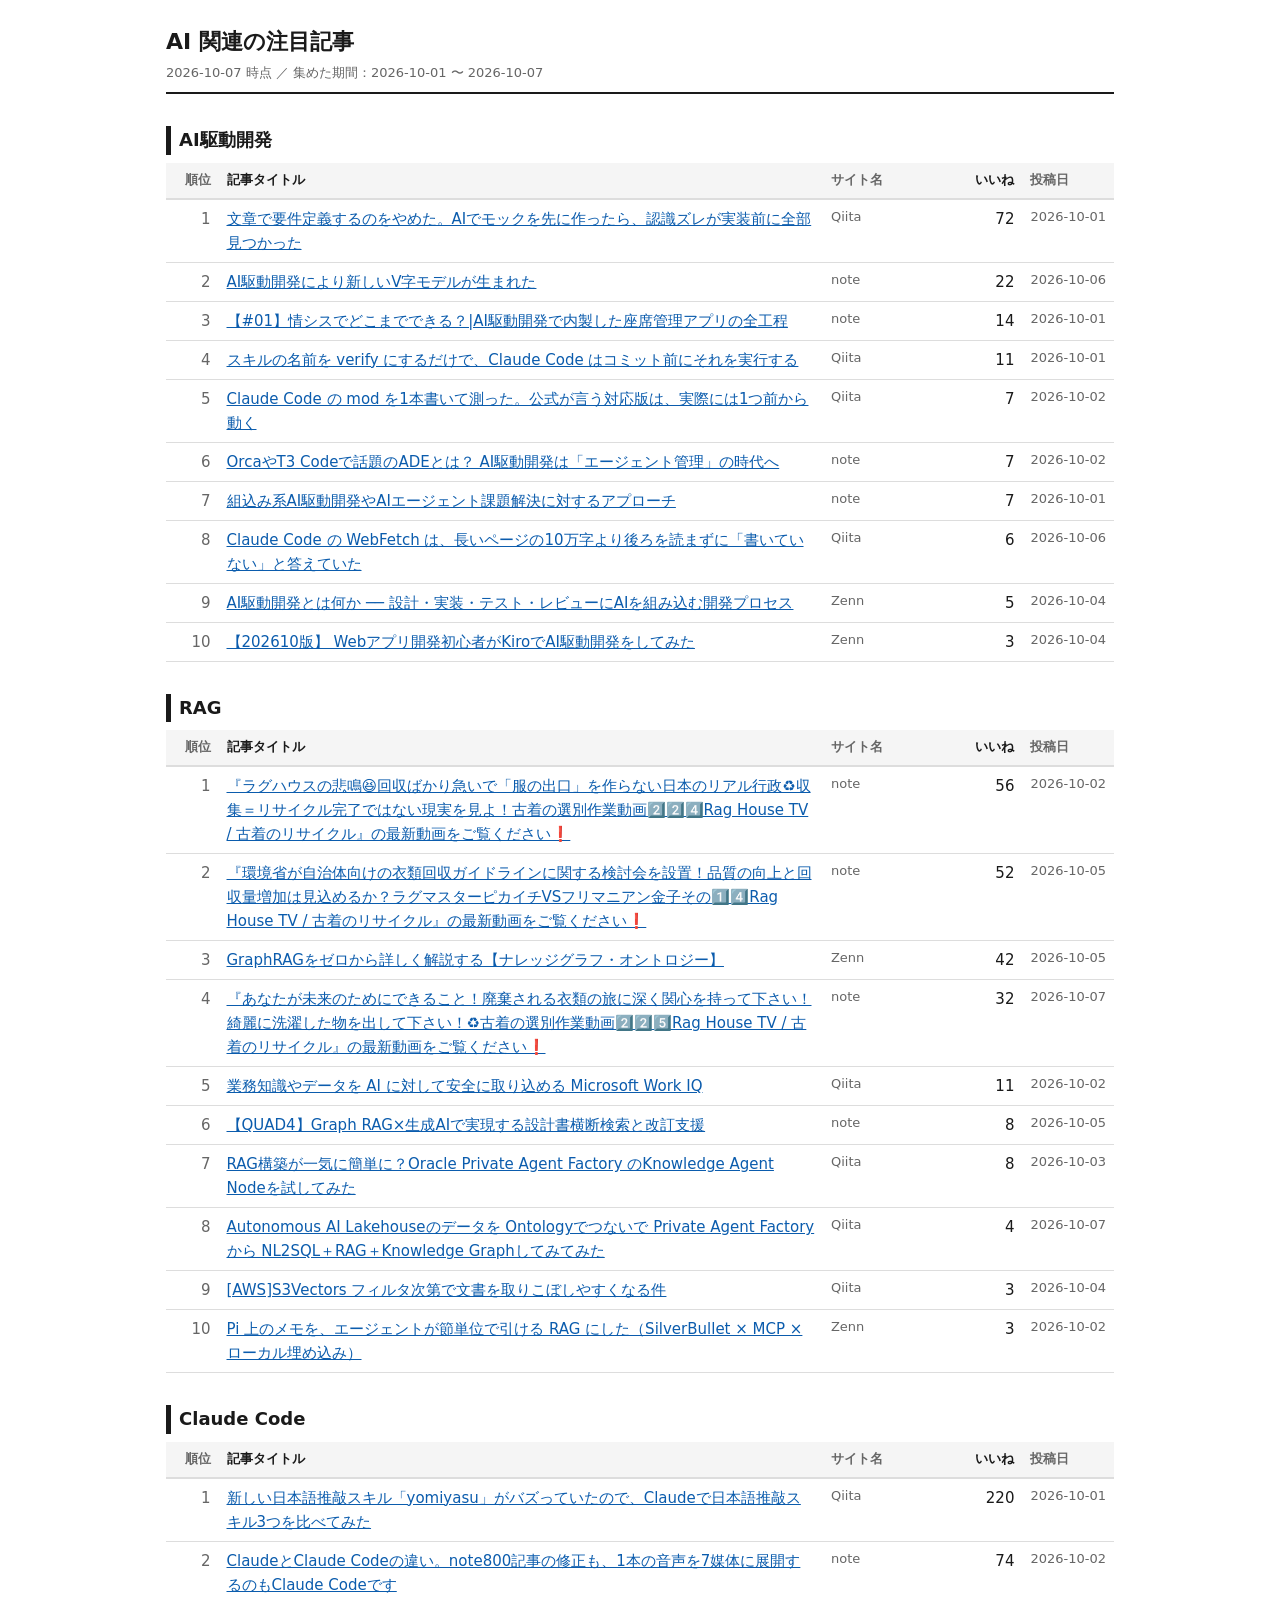
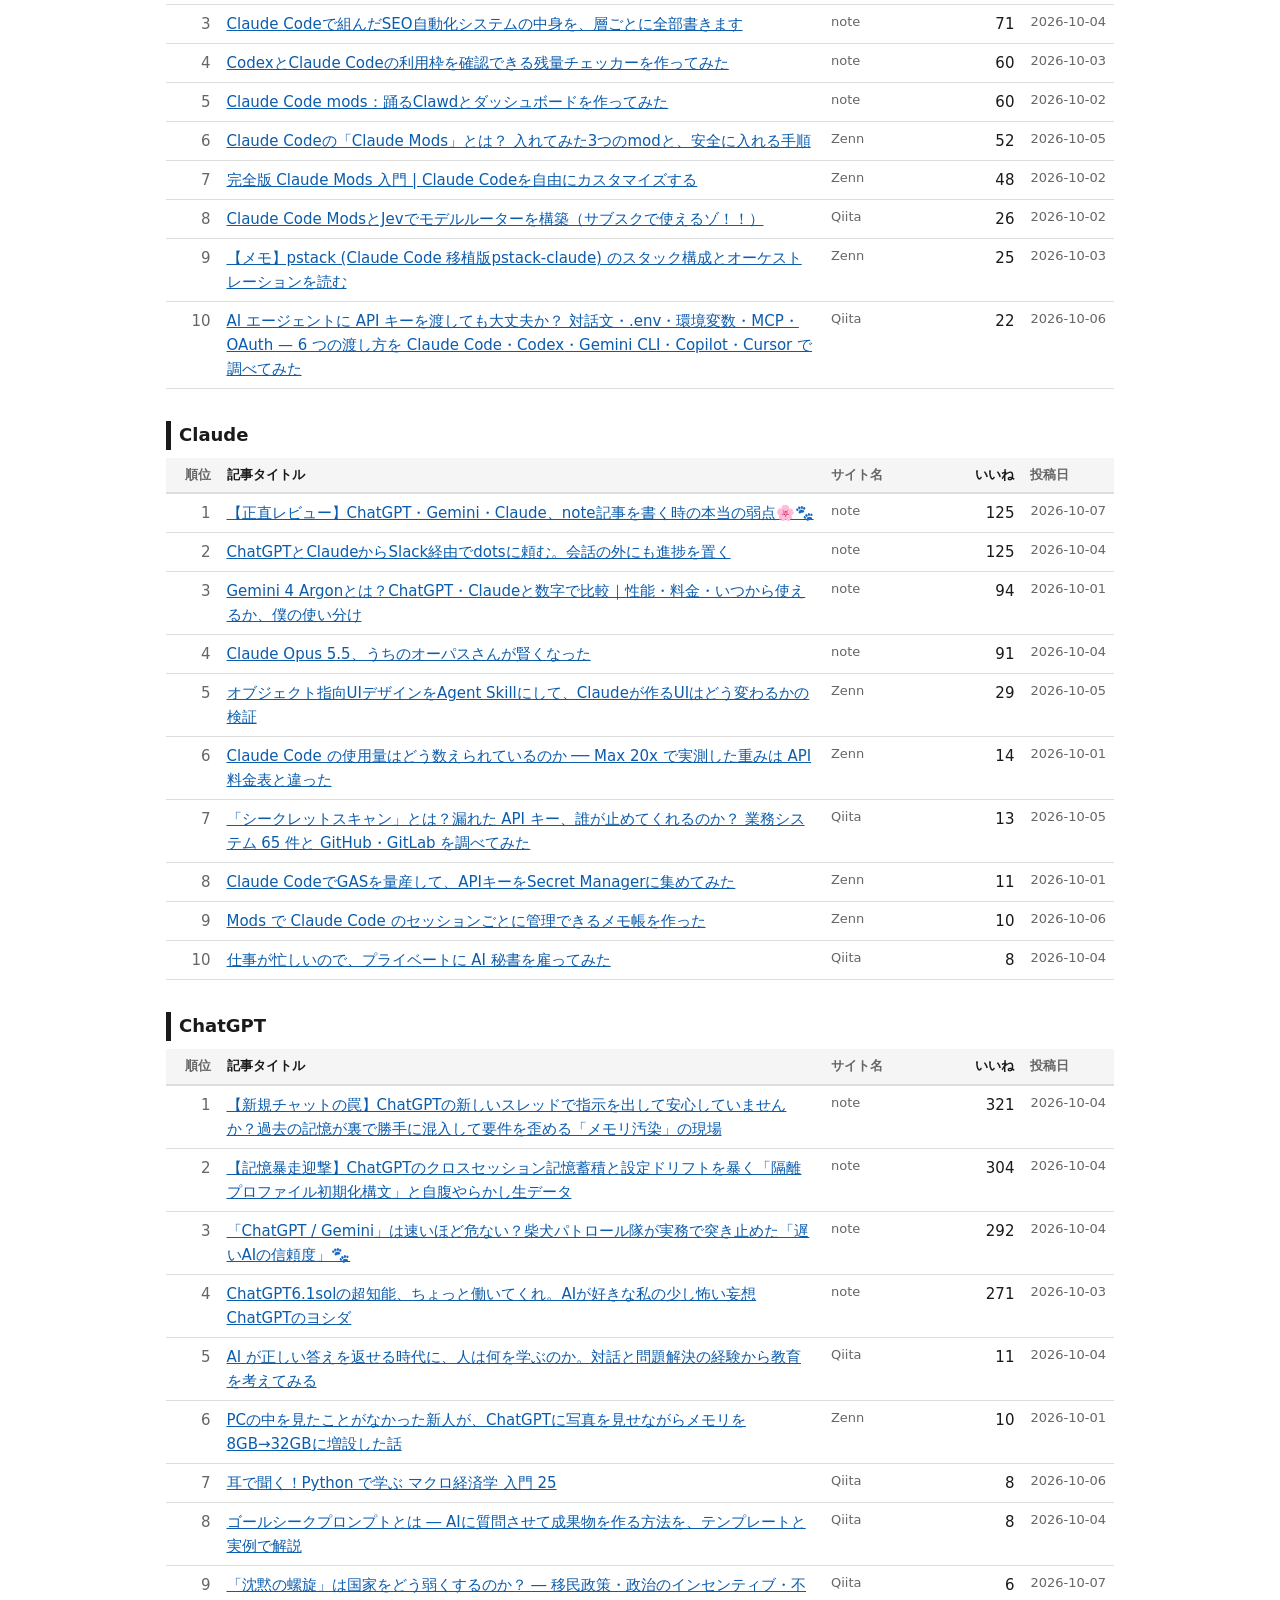
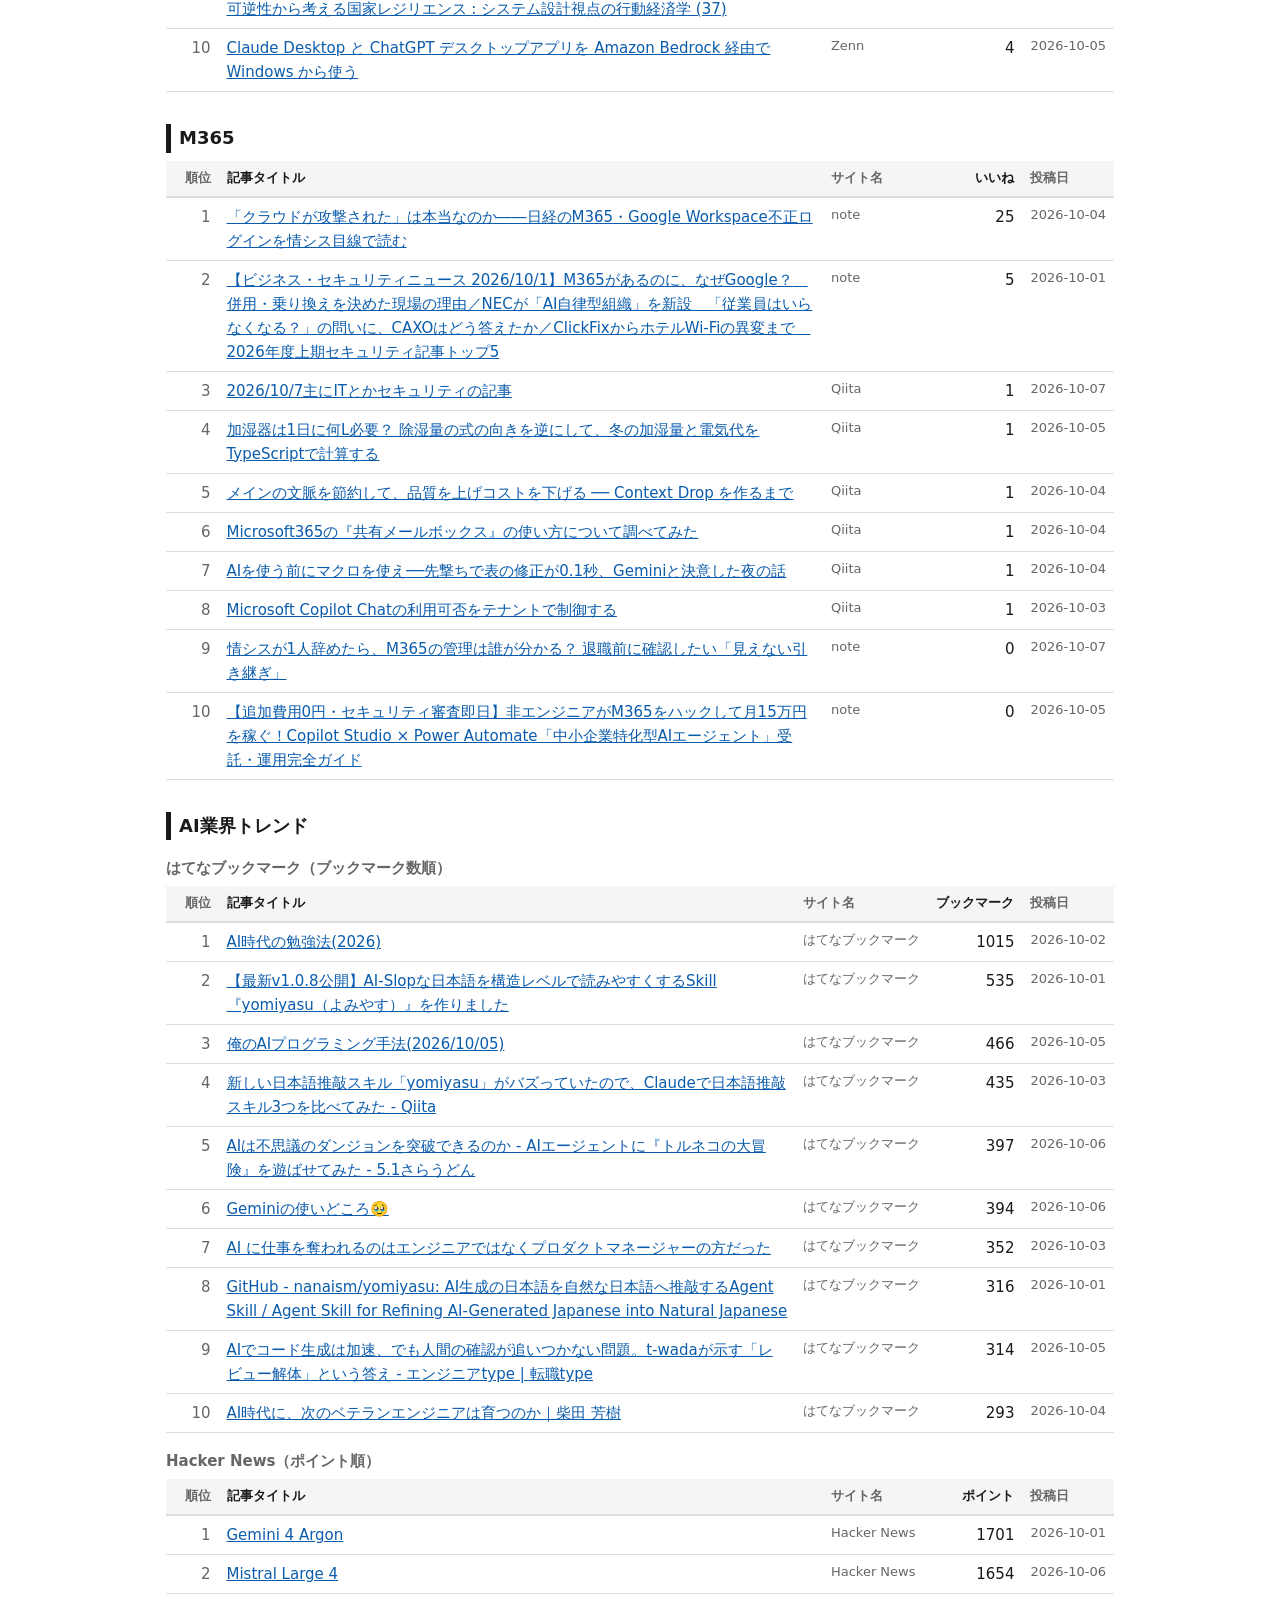
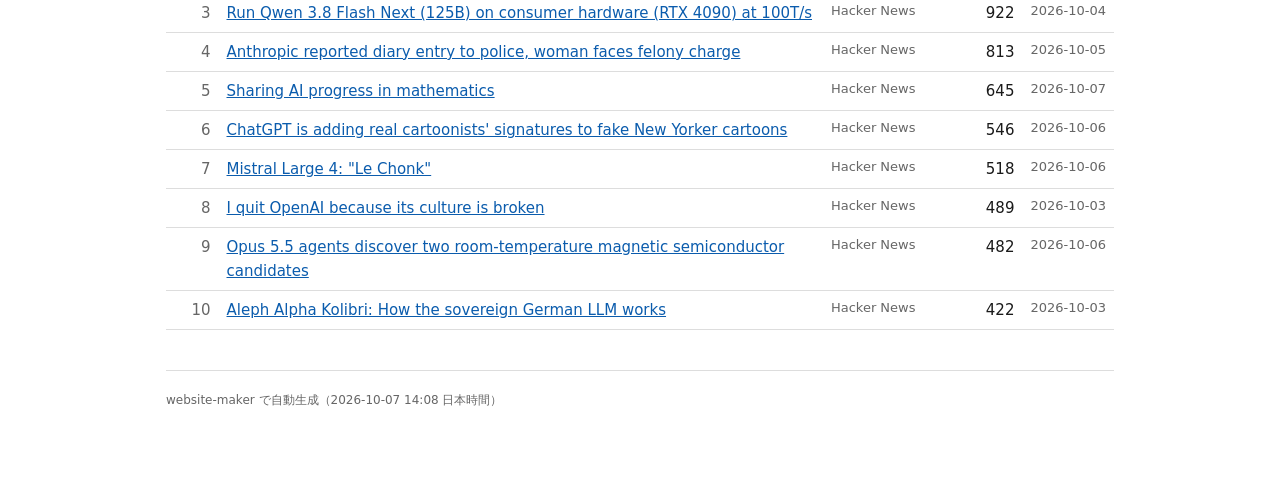
==== commit 2be87127: "1サイトあたりの上限を追加、2026-10-07 の回を更新" ====
--- a/docs/index.html
+++ b/docs/index.html
@@ -34,14 +34,14 @@
             <td class="col-rank">1</td>
             <td class="col-title"><a href="https://qiita.com/kazuki_ogawa/items/f1a15a199d9f91fe6080" target="_blank" rel="noopener noreferrer">文章で要件定義するのをやめた。AIでモックを先に作ったら、認識ズレが実装前に全部見つかった</a></td>
             <td class="col-site">Qiita</td>
-            <td class="col-score">68</td>
+            <td class="col-score">72</td>
             <td class="col-date">2026-10-01</td>
           </tr>
           <tr>
             <td class="col-rank">2</td>
             <td class="col-title"><a href="https://note.com/naobit_/n/ne5e2311b7e1e" target="_blank" rel="noopener noreferrer">AI駆動開発により新しいV字モデルが生まれた</a></td>
             <td class="col-site">note</td>
-            <td class="col-score">21</td>
+            <td class="col-score">22</td>
             <td class="col-date">2026-10-06</td>
           </tr>
           <tr>
@@ -81,24 +81,24 @@
           </tr>
           <tr>
             <td class="col-rank">8</td>
-            <td class="col-title"><a href="https://qiita.com/hiroshi_ito9854/items/4cedc17bcf058a04dba4" target="_blank" rel="noopener noreferrer">複数のAIエージェントを並行して動かすADE「Orca」が快適だった</a></td>
+            <td class="col-title"><a href="https://qiita.com/suwa_nobu/items/35a1824f5b1d41caa10f" target="_blank" rel="noopener noreferrer">Claude Code の WebFetch は、長いページの10万字より後ろを読まずに「書いていない」と答えていた</a></td>
             <td class="col-site">Qiita</td>
             <td class="col-score">6</td>
-            <td class="col-date">2026-10-02</td>
+            <td class="col-date">2026-10-06</td>
           </tr>
           <tr>
             <td class="col-rank">9</td>
-            <td class="col-title"><a href="https://note.com/nobu_0215/n/n860b1106dbb0" target="_blank" rel="noopener noreferrer">AI駆動開発と自律エージェントの現場実装2026｜業務を効率化するな、構造を再設計せよ</a></td>
-            <td class="col-site">note</td>
+            <td class="col-title"><a href="https://zenn.dev/headwaters/articles/37ba1b0736cbb6" target="_blank" rel="noopener noreferrer">AI駆動開発とは何か ── 設計・実装・テスト・レビューにAIを組み込む開発プロセス</a></td>
+            <td class="col-site">Zenn</td>
             <td class="col-score">5</td>
-            <td class="col-date">2026-10-06</td>
+            <td class="col-date">2026-10-04</td>
           </tr>
           <tr>
             <td class="col-rank">10</td>
-            <td class="col-title"><a href="https://qiita.com/suwa_nobu/items/35a1824f5b1d41caa10f" target="_blank" rel="noopener noreferrer">Claude Code の WebFetch は、長いページの10万字より後ろを読まずに「書いていない」と答えていた</a></td>
-            <td class="col-site">Qiita</td>
-            <td class="col-score">5</td>
-            <td class="col-date">2026-10-06</td>
+            <td class="col-title"><a href="https://zenn.dev/gob7ppcsvx/articles/ae6d8fc5ca495b" target="_blank" rel="noopener noreferrer">【202610版】 Webアプリ開発初心者がKiroでAI駆動開発をしてみた</a></td>
+            <td class="col-site">Zenn</td>
+            <td class="col-score">3</td>
+            <td class="col-date">2026-10-04</td>
           </tr>
         </tbody>
       </table>
@@ -106,7 +106,6 @@
   <section>
     <h2>RAG</h2>
 
-        <p class="note">Qiita（RAG） は取得できませんでした（FetchError）。</p>
 
       <table>
         <thead>
@@ -137,57 +136,57 @@
             <td class="col-rank">3</td>
             <td class="col-title"><a href="https://zenn.dev/tetsuro731/articles/6efe77a20b8c1c" target="_blank" rel="noopener noreferrer">GraphRAGをゼロから詳しく解説する【ナレッジグラフ・オントロジー】</a></td>
             <td class="col-site">Zenn</td>
-            <td class="col-score">41</td>
+            <td class="col-score">42</td>
             <td class="col-date">2026-10-05</td>
           </tr>
           <tr>
             <td class="col-rank">4</td>
             <td class="col-title"><a href="https://note.com/raghousetv/n/n16bf7dbdd85c" target="_blank" rel="noopener noreferrer">『あなたが未来のためにできること！廃棄される衣類の旅に深く関心を持って下さい！綺麗に洗濯した物を出して下さい！♻️古着の選別作業動画2️⃣2️⃣5️⃣Rag House TV / 古着のリサイクル』の最新動画をご覧ください❗</a></td>
             <td class="col-site">note</td>
-            <td class="col-score">27</td>
+            <td class="col-score">32</td>
             <td class="col-date">2026-10-07</td>
           </tr>
           <tr>
             <td class="col-rank">5</td>
+            <td class="col-title"><a href="https://qiita.com/yoshioterada/items/3ac3c05be12e51ea05b0" target="_blank" rel="noopener noreferrer">業務知識やデータを AI に対して安全に取り込める Microsoft Work IQ</a></td>
+            <td class="col-site">Qiita</td>
+            <td class="col-score">11</td>
+            <td class="col-date">2026-10-02</td>
+          </tr>
+          <tr>
+            <td class="col-rank">6</td>
             <td class="col-title"><a href="https://note.com/kddi_technote/n/nb89791cebdf0" target="_blank" rel="noopener noreferrer">【QUAD4】Graph RAG×生成AIで実現する設計書横断検索と改訂支援</a></td>
             <td class="col-site">note</td>
             <td class="col-score">8</td>
             <td class="col-date">2026-10-05</td>
           </tr>
           <tr>
-            <td class="col-rank">6</td>
-            <td class="col-title"><a href="https://note.com/brainy_phlox8948/n/n30de18315ccd" target="_blank" rel="noopener noreferrer">【Dify】答えは合っているのに根拠番号が違う――RAGを12問で試した記録とチェックキット</a></td>
-            <td class="col-site">note</td>
-            <td class="col-score">6</td>
-            <td class="col-date">2026-10-06</td>
-          </tr>
-          <tr>
             <td class="col-rank">7</td>
-            <td class="col-title"><a href="https://note.com/ohsaruman/n/nb19eed977cd2" target="_blank" rel="noopener noreferrer">一般的なRAGとOAGの違いを知りたい</a></td>
-            <td class="col-site">note</td>
-            <td class="col-score">6</td>
-            <td class="col-date">2026-10-04</td>
+            <td class="col-title"><a href="https://qiita.com/ssfujita/items/8be112a1d43ab25f0cd9" target="_blank" rel="noopener noreferrer">RAG構築が一気に簡単に？Oracle Private Agent Factory のKnowledge Agent Nodeを試してみた</a></td>
+            <td class="col-site">Qiita</td>
+            <td class="col-score">8</td>
+            <td class="col-date">2026-10-03</td>
           </tr>
           <tr>
             <td class="col-rank">8</td>
-            <td class="col-title"><a href="https://note.com/tbs_noguchi/n/n61abdec99373" target="_blank" rel="noopener noreferrer">RAG の新しい手法は、測り方で勝ち負けがひっくり返る ── GraphRAG の論文と、検証の現場から</a></td>
-            <td class="col-site">note</td>
-            <td class="col-score">6</td>
-            <td class="col-date">2026-10-03</td>
+            <td class="col-title"><a href="https://qiita.com/shirok/items/281689da5d9ee8c39540" target="_blank" rel="noopener noreferrer">Autonomous AI Lakehouseのデータを Ontologyでつないで Private Agent Factoryから NL2SQL＋RAG＋Knowledge Graphしてみてみた</a></td>
+            <td class="col-site">Qiita</td>
+            <td class="col-score">4</td>
+            <td class="col-date">2026-10-07</td>
           </tr>
           <tr>
             <td class="col-rank">9</td>
-            <td class="col-title"><a href="https://note.com/amour_llmo/n/n298b2b0c7270" target="_blank" rel="noopener noreferrer">RAGと事前学習は何が違う？｜AIが「覚えている情報」と「その場で探す情報」の仕組みを解説</a></td>
-            <td class="col-site">note</td>
-            <td class="col-score">4</td>
-            <td class="col-date">2026-10-02</td>
+            <td class="col-title"><a href="https://qiita.com/kikuziro/items/749c659267a9b2614d11" target="_blank" rel="noopener noreferrer"> [AWS]S3Vectors フィルタ次第で文書を取りこぼしやすくなる件</a></td>
+            <td class="col-site">Qiita</td>
+            <td class="col-score">3</td>
+            <td class="col-date">2026-10-04</td>
           </tr>
           <tr>
             <td class="col-rank">10</td>
-            <td class="col-title"><a href="https://note.com/linkc19/n/nac27d39a823c" target="_blank" rel="noopener noreferrer">AIアルゴリズム②：なぜAIは知ったかぶりをするのか？「RAG（検索拡張生成）」を徹底解説</a></td>
-            <td class="col-site">note</td>
+            <td class="col-title"><a href="https://zenn.dev/85store/articles/memo-mcp-hybrid-rag" target="_blank" rel="noopener noreferrer">Pi 上のメモを、エージェントが節単位で引ける RAG にした（SilverBullet × MCP × ローカル埋め込み）</a></td>
+            <td class="col-site">Zenn</td>
             <td class="col-score">3</td>
-            <td class="col-date">2026-10-04</td>
+            <td class="col-date">2026-10-02</td>
           </tr>
         </tbody>
       </table>
@@ -195,7 +194,6 @@
   <section>
     <h2>Claude Code</h2>
 
-        <p class="note">Qiita（Claude Code） は取得できませんでした（FetchError）。</p>
 
       <table>
         <thead>
@@ -210,73 +208,73 @@
         <tbody>
           <tr>
             <td class="col-rank">1</td>
+            <td class="col-title"><a href="https://qiita.com/inoyu-qiita/items/0ffe6e74ecaf3aaa8b14" target="_blank" rel="noopener noreferrer">新しい日本語推敲スキル「yomiyasu」がバズっていたので、Claudeで日本語推敲スキル3つを比べてみた</a></td>
+            <td class="col-site">Qiita</td>
+            <td class="col-score">220</td>
+            <td class="col-date">2026-10-01</td>
+          </tr>
+          <tr>
+            <td class="col-rank">2</td>
             <td class="col-title"><a href="https://note.com/yamada_simple/n/n712c12d81c0d" target="_blank" rel="noopener noreferrer">ClaudeとClaude Codeの違い。note800記事の修正も、1本の音声を7媒体に展開するのもClaude Codeです</a></td>
             <td class="col-site">note</td>
             <td class="col-score">74</td>
             <td class="col-date">2026-10-02</td>
           </tr>
           <tr>
-            <td class="col-rank">2</td>
+            <td class="col-rank">3</td>
             <td class="col-title"><a href="https://note.com/t_mitsuhashi/n/n728a03b191da" target="_blank" rel="noopener noreferrer">Claude Codeで組んだSEO自動化システムの中身を、層ごとに全部書きます</a></td>
             <td class="col-site">note</td>
-            <td class="col-score">70</td>
-            <td class="col-date">2026-10-04</td>
-          </tr>
-          <tr>
-            <td class="col-rank">3</td>
+            <td class="col-score">71</td>
+            <td class="col-date">2026-10-04</td>
+          </tr>
+          <tr>
+            <td class="col-rank">4</td>
             <td class="col-title"><a href="https://note.com/sideen/n/n000d7a52e5a0" target="_blank" rel="noopener noreferrer">CodexとClaude Codeの利用枠を確認できる残量チェッカーを作ってみた</a></td>
             <td class="col-site">note</td>
-            <td class="col-score">59</td>
-            <td class="col-date">2026-10-03</td>
-          </tr>
-          <tr>
-            <td class="col-rank">4</td>
+            <td class="col-score">60</td>
+            <td class="col-date">2026-10-03</td>
+          </tr>
+          <tr>
+            <td class="col-rank">5</td>
             <td class="col-title"><a href="https://note.com/tank_ai/n/n5b7b44460702" target="_blank" rel="noopener noreferrer">Claude Code mods：踊るClawdとダッシュボードを作ってみた</a></td>
             <td class="col-site">note</td>
-            <td class="col-score">59</td>
-            <td class="col-date">2026-10-02</td>
-          </tr>
-          <tr>
-            <td class="col-rank">5</td>
-            <td class="col-title"><a href="https://note.com/koko_kei/n/n56ef2a6e9d04" target="_blank" rel="noopener noreferrer">🌤️おはよう朝ふみ💌｜ふみまる、記事になる。Claude CodeでAIゲーム制作した「20秒ラン」の輪が広がってます🐹</a></td>
-            <td class="col-site">note</td>
-            <td class="col-score">53</td>
+            <td class="col-score">60</td>
             <td class="col-date">2026-10-02</td>
           </tr>
           <tr>
             <td class="col-rank">6</td>
-            <td class="col-title"><a href="https://note.com/ktcrs1107/n/n47097bad2222" target="_blank" rel="noopener noreferrer">CodexとClaude Codeで、強いモデルに全部やらせるのをやめてみた｜AIエージェント｜オーケストレーション｜サブエージェント｜AI活用｜生成AI｜プロンプト｜#537</a></td>
-            <td class="col-site">note</td>
+            <td class="col-title"><a href="https://zenn.dev/yoshihiko555/articles/ea2db6070058b3" target="_blank" rel="noopener noreferrer">Claude Codeの「Claude Mods」とは？ 入れてみた3つのmodと、安全に入れる手順</a></td>
+            <td class="col-site">Zenn</td>
             <td class="col-score">52</td>
-            <td class="col-date">2026-10-04</td>
+            <td class="col-date">2026-10-05</td>
           </tr>
           <tr>
             <td class="col-rank">7</td>
-            <td class="col-title"><a href="https://note.com/shun8989/n/nc35bf1a464d8" target="_blank" rel="noopener noreferrer">Claude Code 何ができる｜ひとり社長が、毎朝勝手に動かしている仕事の種類の実測</a></td>
-            <td class="col-site">note</td>
-            <td class="col-score">49</td>
-            <td class="col-date">2026-10-03</td>
+            <td class="col-title"><a href="https://zenn.dev/nogu66/articles/claude-mods-complete-guide" target="_blank" rel="noopener noreferrer">完全版 Claude Mods 入門 | Claude Codeを自由にカスタマイズする</a></td>
+            <td class="col-site">Zenn</td>
+            <td class="col-score">48</td>
+            <td class="col-date">2026-10-02</td>
           </tr>
           <tr>
             <td class="col-rank">8</td>
-            <td class="col-title"><a href="https://zenn.dev/yoshihiko555/articles/ea2db6070058b3" target="_blank" rel="noopener noreferrer">Claude Codeの「Claude Mods」とは？ 入れてみた3つのmodと、安全に入れる手順</a></td>
-            <td class="col-site">Zenn</td>
-            <td class="col-score">48</td>
-            <td class="col-date">2026-10-05</td>
+            <td class="col-title"><a href="https://qiita.com/moritalous/items/8b663db633dde3c49d62" target="_blank" rel="noopener noreferrer">Claude Code ModsとJevでモデルルーターを構築（サブスクで使えるゾ！！）</a></td>
+            <td class="col-site">Qiita</td>
+            <td class="col-score">26</td>
+            <td class="col-date">2026-10-02</td>
           </tr>
           <tr>
             <td class="col-rank">9</td>
-            <td class="col-title"><a href="https://note.com/torotoro_kaikei/n/n7e60ff1a9f69" target="_blank" rel="noopener noreferrer">楽したい経理OL、Claude Code 1Dayブートキャンプに参加する</a></td>
-            <td class="col-site">note</td>
-            <td class="col-score">45</td>
+            <td class="col-title"><a href="https://zenn.dev/uehaj/articles/claude-code-pstack-structure-memo" target="_blank" rel="noopener noreferrer">【メモ】pstack (Claude Code 移植版pstack-claude) のスタック構成とオーケストレーションを読む</a></td>
+            <td class="col-site">Zenn</td>
+            <td class="col-score">25</td>
             <td class="col-date">2026-10-03</td>
           </tr>
           <tr>
             <td class="col-rank">10</td>
-            <td class="col-title"><a href="https://zenn.dev/nogu66/articles/claude-mods-complete-guide" target="_blank" rel="noopener noreferrer">完全版 Claude Mods 入門 | Claude Codeを自由にカスタマイズする</a></td>
-            <td class="col-site">Zenn</td>
-            <td class="col-score">45</td>
-            <td class="col-date">2026-10-02</td>
+            <td class="col-title"><a href="https://qiita.com/songchong/items/873b4f14d26296176cfd" target="_blank" rel="noopener noreferrer">AI エージェントに API キーを渡しても大丈夫か？ 対話文・.env・環境変数・MCP・OAuth — 6 つの渡し方を Claude Code・Codex・Gemini CLI・Copilot・Cursor で調べてみた</a></td>
+            <td class="col-site">Qiita</td>
+            <td class="col-score">22</td>
+            <td class="col-date">2026-10-06</td>
           </tr>
         </tbody>
       </table>
@@ -284,7 +282,6 @@
   <section>
     <h2>Claude</h2>
 
-        <p class="note">Qiita（Claude） は取得できませんでした（FetchError）。</p>
 
       <table>
         <thead>
@@ -299,73 +296,73 @@
         <tbody>
           <tr>
             <td class="col-rank">1</td>
+            <td class="col-title"><a href="https://note.com/eager_phlox2461/n/nbf316f3fdf0d" target="_blank" rel="noopener noreferrer">【正直レビュー】ChatGPT・Gemini・Claude、note記事を書く時の本当の弱点🌸🐾</a></td>
+            <td class="col-site">note</td>
+            <td class="col-score">125</td>
+            <td class="col-date">2026-10-07</td>
+          </tr>
+          <tr>
+            <td class="col-rank">2</td>
             <td class="col-title"><a href="https://note.com/ishizakahiroshi/n/nd83cdb75570f" target="_blank" rel="noopener noreferrer">ChatGPTとClaudeからSlack経由でdotsに頼む。会話の外にも進捗を置く</a></td>
             <td class="col-site">note</td>
-            <td class="col-score">115</td>
-            <td class="col-date">2026-10-04</td>
-          </tr>
-          <tr>
-            <td class="col-rank">2</td>
-            <td class="col-title"><a href="https://note.com/eager_phlox2461/n/nbf316f3fdf0d" target="_blank" rel="noopener noreferrer">【正直レビュー】ChatGPT・Gemini・Claude、note記事を書く時の本当の弱点🌸🐾</a></td>
-            <td class="col-site">note</td>
-            <td class="col-score">112</td>
-            <td class="col-date">2026-10-07</td>
+            <td class="col-score">125</td>
+            <td class="col-date">2026-10-04</td>
           </tr>
           <tr>
             <td class="col-rank">3</td>
             <td class="col-title"><a href="https://note.com/rookiealltrades/n/n792e2a4852ed" target="_blank" rel="noopener noreferrer">Gemini 4 Argonとは？ChatGPT・Claudeと数字で比較｜性能・料金・いつから使えるか、僕の使い分け</a></td>
             <td class="col-site">note</td>
-            <td class="col-score">93</td>
+            <td class="col-score">94</td>
             <td class="col-date">2026-10-01</td>
           </tr>
           <tr>
             <td class="col-rank">4</td>
-            <td class="col-title"><a href="https://note.com/chunsukepapa/n/n582fca22729e" target="_blank" rel="noopener noreferrer">Geminiの小悪魔がClaudeを全力でぶった斬る‼︎</a></td>
-            <td class="col-site">note</td>
-            <td class="col-score">89</td>
+            <td class="col-title"><a href="https://note.com/hoshimama3/n/ncceff4aedde9" target="_blank" rel="noopener noreferrer"> Claude Opus 5.5、うちのオーパスさんが賢くなった</a></td>
+            <td class="col-site">note</td>
+            <td class="col-score">91</td>
             <td class="col-date">2026-10-04</td>
           </tr>
           <tr>
             <td class="col-rank">5</td>
-            <td class="col-title"><a href="https://note.com/hoshimama3/n/ncceff4aedde9" target="_blank" rel="noopener noreferrer"> Claude Opus 5.5、うちのオーパスさんが賢くなった</a></td>
-            <td class="col-site">note</td>
-            <td class="col-score">82</td>
-            <td class="col-date">2026-10-04</td>
+            <td class="col-title"><a href="https://zenn.dev/emuni/articles/ooui-agent-skill" target="_blank" rel="noopener noreferrer">オブジェクト指向UIデザインをAgent Skillにして、Claudeが作るUIはどう変わるかの検証</a></td>
+            <td class="col-site">Zenn</td>
+            <td class="col-score">29</td>
+            <td class="col-date">2026-10-05</td>
           </tr>
           <tr>
             <td class="col-rank">6</td>
-            <td class="col-title"><a href="https://note.com/shi3zblog/n/n6e5d401dc6eb" target="_blank" rel="noopener noreferrer">Claude Opus 5.5にモデリングをさせてみる</a></td>
-            <td class="col-site">note</td>
-            <td class="col-score">81</td>
-            <td class="col-date">2026-10-05</td>
+            <td class="col-title"><a href="https://zenn.dev/tksfjt1024/articles/25c0ab111c277c" target="_blank" rel="noopener noreferrer">Claude Code の使用量はどう数えられているのか ── Max 20x で実測した重みは API 料金表と違った</a></td>
+            <td class="col-site">Zenn</td>
+            <td class="col-score">14</td>
+            <td class="col-date">2026-10-01</td>
           </tr>
           <tr>
             <td class="col-rank">7</td>
-            <td class="col-title"><a href="https://note.com/dialogs_develop/n/n821ea2ed7d66" target="_blank" rel="noopener noreferrer">【速報】AntigravityにClaude Opus 5.5が来た！何が変わるのか、実際の利用条件まで調べてみた</a></td>
-            <td class="col-site">note</td>
-            <td class="col-score">69</td>
+            <td class="col-title"><a href="https://qiita.com/songchong/items/5ee39ef5b71510e36c2a" target="_blank" rel="noopener noreferrer">「シークレットスキャン」とは？漏れた API キー、誰が止めてくれるのか？ 業務システム 65 件と GitHub・GitLab を調べてみた</a></td>
+            <td class="col-site">Qiita</td>
+            <td class="col-score">13</td>
             <td class="col-date">2026-10-05</td>
           </tr>
           <tr>
             <td class="col-rank">8</td>
-            <td class="col-title"><a href="https://note.com/happy_bibi88/n/n1cc94c95794a" target="_blank" rel="noopener noreferrer">Claude製タロットジェネレータをCodexに移植したら、Gemini画伯が湖面から笑ってきた</a></td>
-            <td class="col-site">note</td>
-            <td class="col-score">65</td>
-            <td class="col-date">2026-10-05</td>
+            <td class="col-title"><a href="https://zenn.dev/wisevine/articles/578d0b18ed6916" target="_blank" rel="noopener noreferrer">Claude CodeでGASを量産して、APIキーをSecret Managerに集めてみた</a></td>
+            <td class="col-site">Zenn</td>
+            <td class="col-score">11</td>
+            <td class="col-date">2026-10-01</td>
           </tr>
           <tr>
             <td class="col-rank">9</td>
-            <td class="col-title"><a href="https://note.com/nyuts/n/n79ce53de17eb" target="_blank" rel="noopener noreferrer">Claudeで手持ちのイラストの一部だけを動かしてみた</a></td>
-            <td class="col-site">note</td>
-            <td class="col-score">64</td>
-            <td class="col-date">2026-10-03</td>
+            <td class="col-title"><a href="https://zenn.dev/yesodco/articles/da634d752874b2" target="_blank" rel="noopener noreferrer">Mods で Claude Code のセッションごとに管理できるメモ帳を作った</a></td>
+            <td class="col-site">Zenn</td>
+            <td class="col-score">10</td>
+            <td class="col-date">2026-10-06</td>
           </tr>
           <tr>
             <td class="col-rank">10</td>
-            <td class="col-title"><a href="https://note.com/shinchan194/n/nf9948f9e4e03" target="_blank" rel="noopener noreferrer">    DXは大げさな話じゃない。Claudeで作ったPDF確認アプリが意外と役立った ※プロンプト付 ※プログラム付</a></td>
-            <td class="col-site">note</td>
-            <td class="col-score">55</td>
-            <td class="col-date">2026-10-06</td>
+            <td class="col-title"><a href="https://qiita.com/araom/items/83f8180524500f685416" target="_blank" rel="noopener noreferrer">仕事が忙しいので、プライベートに AI 秘書を雇ってみた</a></td>
+            <td class="col-site">Qiita</td>
+            <td class="col-score">8</td>
+            <td class="col-date">2026-10-04</td>
           </tr>
         </tbody>
       </table>
@@ -373,7 +370,6 @@
   <section>
     <h2>ChatGPT</h2>
 
-        <p class="note">Qiita（ChatGPT） は取得できませんでした（FetchError）。</p>
 
       <table>
         <thead>
@@ -390,21 +386,21 @@
             <td class="col-rank">1</td>
             <td class="col-title"><a href="https://note.com/alix78/n/ndc5d703f71ee" target="_blank" rel="noopener noreferrer">【新規チャットの罠】ChatGPTの新しいスレッドで指示を出して安心していませんか？過去の記憶が裏で勝手に混入して要件を歪める「メモリ汚染」の現場 </a></td>
             <td class="col-site">note</td>
-            <td class="col-score">320</td>
+            <td class="col-score">321</td>
             <td class="col-date">2026-10-04</td>
           </tr>
           <tr>
             <td class="col-rank">2</td>
             <td class="col-title"><a href="https://note.com/alix78/n/n04efcd37ff20" target="_blank" rel="noopener noreferrer">【記憶暴走迎撃】ChatGPTのクロスセッション記憶蓄積と設定ドリフトを暴く「隔離プロファイル初期化構文」と自腹やらかし生データ </a></td>
             <td class="col-site">note</td>
-            <td class="col-score">303</td>
+            <td class="col-score">304</td>
             <td class="col-date">2026-10-04</td>
           </tr>
           <tr>
             <td class="col-rank">3</td>
             <td class="col-title"><a href="https://note.com/eager_phlox2461/n/nb3d20bcd1233" target="_blank" rel="noopener noreferrer">「ChatGPT / Gemini」は速いほど危ない？柴犬パトロール隊が実務で突き止めた「遅いAIの信頼度」🐾</a></td>
             <td class="col-site">note</td>
-            <td class="col-score">291</td>
+            <td class="col-score">292</td>
             <td class="col-date">2026-10-04</td>
           </tr>
           <tr>
@@ -416,44 +412,44 @@
           </tr>
           <tr>
             <td class="col-rank">5</td>
-            <td class="col-title"><a href="https://note.com/chatgpt_ysd/n/n265ffaa31137" target="_blank" rel="noopener noreferrer">【生成AI漫画】ChatGPTのヨシダとゆるく哲学してみた｜速いって何？帰るって何？そして最後に「好きってなんや？」ChatGPTのヨシダ哲学編</a></td>
-            <td class="col-site">note</td>
-            <td class="col-score">244</td>
+            <td class="col-title"><a href="https://qiita.com/Takashi_Masumori/items/a1bb51f402a5f95c396b" target="_blank" rel="noopener noreferrer">AI が正しい答えを返せる時代に、人は何を学ぶのか。対話と問題解決の経験から教育を考えてみる</a></td>
+            <td class="col-site">Qiita</td>
+            <td class="col-score">11</td>
             <td class="col-date">2026-10-04</td>
           </tr>
           <tr>
             <td class="col-rank">6</td>
-            <td class="col-title"><a href="https://note.com/chatgpt_ysd/n/nb07233942f68" target="_blank" rel="noopener noreferrer">【生成AIニュース？】ロマンよりマロン。AI三銃士とカワムラで見る海外AIニュース　ChatGPTのヨシダ</a></td>
-            <td class="col-site">note</td>
-            <td class="col-score">238</td>
-            <td class="col-date">2026-10-02</td>
+            <td class="col-title"><a href="https://zenn.dev/tokium_dev/articles/laptop-memory-upgrade-with-chatgpt" target="_blank" rel="noopener noreferrer">PCの中を見たことがなかった新人が、ChatGPTに写真を見せながらメモリを8GB→32GBに増設した話</a></td>
+            <td class="col-site">Zenn</td>
+            <td class="col-score">10</td>
+            <td class="col-date">2026-10-01</td>
           </tr>
           <tr>
             <td class="col-rank">7</td>
-            <td class="col-title"><a href="https://note.com/alive_here3686/n/ndb1c9af6a43f" target="_blank" rel="noopener noreferrer">えっ、優勝が4人！？ChatGPTと作った制服がまさかの同率優勝🥹🥹✨制服デザインコンテスト結果発表を受けて★★</a></td>
-            <td class="col-site">note</td>
-            <td class="col-score">194</td>
-            <td class="col-date">2026-10-01</td>
+            <td class="col-title"><a href="https://qiita.com/maskot1977/items/f9fb6943b55166ce32b8" target="_blank" rel="noopener noreferrer">耳で聞く！Python で学ぶ マクロ経済学 入門 25</a></td>
+            <td class="col-site">Qiita</td>
+            <td class="col-score">8</td>
+            <td class="col-date">2026-10-06</td>
           </tr>
           <tr>
             <td class="col-rank">8</td>
-            <td class="col-title"><a href="https://note.com/chatgpt_ysd/n/n203cc0242fcb" target="_blank" rel="noopener noreferrer">【生成AIニュースClaud特集】静かな男が主役の日。クロードで読むAnthropicｋAIニュース3本　ChatGPTのヨシダは今日は脇役</a></td>
-            <td class="col-site">note</td>
-            <td class="col-score">190</td>
-            <td class="col-date">2026-10-06</td>
+            <td class="col-title"><a href="https://qiita.com/nogataka/items/3bd4598ddf5c3e9c2b3e" target="_blank" rel="noopener noreferrer">ゴールシークプロンプトとは ― AIに質問させて成果物を作る方法を、テンプレートと実例で解説</a></td>
+            <td class="col-site">Qiita</td>
+            <td class="col-score">8</td>
+            <td class="col-date">2026-10-04</td>
           </tr>
           <tr>
             <td class="col-rank">9</td>
-            <td class="col-title"><a href="https://note.com/mido_work/n/n76833895a679" target="_blank" rel="noopener noreferrer">ChatGPTのdotsで遊んでみた。任せて寝るはずが、完成を待っちゃうｗ</a></td>
-            <td class="col-site">note</td>
-            <td class="col-score">170</td>
-            <td class="col-date">2026-10-01</td>
+            <td class="col-title"><a href="https://qiita.com/maskot1977/items/52928daea6e6330ce962" target="_blank" rel="noopener noreferrer">「沈黙の螺旋」は国家をどう弱くするのか？ ― 移民政策・政治のインセンティブ・不可逆性から考える国家レジリエンス : システム設計視点の行動経済学 (37)</a></td>
+            <td class="col-site">Qiita</td>
+            <td class="col-score">6</td>
+            <td class="col-date">2026-10-07</td>
           </tr>
           <tr>
             <td class="col-rank">10</td>
-            <td class="col-title"><a href="https://note.com/miccell/n/n24378d447dc7" target="_blank" rel="noopener noreferrer">ChatGPT Dotsとは？機能とユースケース、競合のGrok Bot・Hermes・OpenClawとの違い</a></td>
-            <td class="col-site">note</td>
-            <td class="col-score">162</td>
+            <td class="col-title"><a href="https://zenn.dev/aws_japan/articles/claude-chatgpt-desktop-bedrock-windows-setup" target="_blank" rel="noopener noreferrer">Claude Desktop と ChatGPT デスクトップアプリを Amazon Bedrock 経由で Windows から使う</a></td>
+            <td class="col-site">Zenn</td>
+            <td class="col-score">4</td>
             <td class="col-date">2026-10-05</td>
           </tr>
         </tbody>
@@ -462,7 +458,6 @@
   <section>
     <h2>M365</h2>
 
-        <p class="note">Qiita（M365） は取得できませんでした（FetchError）。</p>
 
       <table>
         <thead>
@@ -491,38 +486,59 @@
           </tr>
           <tr>
             <td class="col-rank">3</td>
+            <td class="col-title"><a href="https://qiita.com/pitopito/items/c06f96c3007011830372" target="_blank" rel="noopener noreferrer">2026/10/7主にITとかセキュリティの記事</a></td>
+            <td class="col-site">Qiita</td>
+            <td class="col-score">1</td>
+            <td class="col-date">2026-10-07</td>
+          </tr>
+          <tr>
+            <td class="col-rank">4</td>
+            <td class="col-title"><a href="https://qiita.com/perkin/items/dfe13062dd7e74d0e60c" target="_blank" rel="noopener noreferrer">加湿器は1日に何L必要？ 除湿量の式の向きを逆にして、冬の加湿量と電気代をTypeScriptで計算する</a></td>
+            <td class="col-site">Qiita</td>
+            <td class="col-score">1</td>
+            <td class="col-date">2026-10-05</td>
+          </tr>
+          <tr>
+            <td class="col-rank">5</td>
+            <td class="col-title"><a href="https://qiita.com/chooser/items/e1d071b0fcfcea360a88" target="_blank" rel="noopener noreferrer">メインの文脈を節約して、品質を上げコストを下げる ── Context Drop を作るまで</a></td>
+            <td class="col-site">Qiita</td>
+            <td class="col-score">1</td>
+            <td class="col-date">2026-10-04</td>
+          </tr>
+          <tr>
+            <td class="col-rank">6</td>
+            <td class="col-title"><a href="https://qiita.com/yutkts/items/58c2984abff37c810259" target="_blank" rel="noopener noreferrer">Microsoft365の『共有メールボックス』の使い方について調べてみた</a></td>
+            <td class="col-site">Qiita</td>
+            <td class="col-score">1</td>
+            <td class="col-date">2026-10-04</td>
+          </tr>
+          <tr>
+            <td class="col-rank">7</td>
+            <td class="col-title"><a href="https://qiita.com/shu15511551/items/1941cd71b04e8da039d8" target="_blank" rel="noopener noreferrer">AIを使う前にマクロを使え──先撃ちで表の修正が0.1秒、Geminiと決意した夜の話</a></td>
+            <td class="col-site">Qiita</td>
+            <td class="col-score">1</td>
+            <td class="col-date">2026-10-04</td>
+          </tr>
+          <tr>
+            <td class="col-rank">8</td>
+            <td class="col-title"><a href="https://qiita.com/DaddyDaddy/items/088cdc81124a526b8cc8" target="_blank" rel="noopener noreferrer">Microsoft Copilot Chatの利用可否をテナントで制御する</a></td>
+            <td class="col-site">Qiita</td>
+            <td class="col-score">1</td>
+            <td class="col-date">2026-10-03</td>
+          </tr>
+          <tr>
+            <td class="col-rank">9</td>
             <td class="col-title"><a href="https://note.com/hanapartner/n/n8ca1b6090c1c" target="_blank" rel="noopener noreferrer">情シスが1人辞めたら、M365の管理は誰が分かる？ 退職前に確認したい「見えない引き継ぎ」</a></td>
             <td class="col-site">note</td>
             <td class="col-score">0</td>
             <td class="col-date">2026-10-07</td>
           </tr>
           <tr>
-            <td class="col-rank">4</td>
+            <td class="col-rank">10</td>
             <td class="col-title"><a href="https://note.com/leal_racoon4435/n/nf2114cf211a1" target="_blank" rel="noopener noreferrer">【追加費用0円・セキュリティ審査即日】非エンジニアがM365をハックして月15万円を稼ぐ！Copilot Studio × Power Automate「中小企業特化型AIエージェント」受託・運用完全ガイド</a></td>
             <td class="col-site">note</td>
             <td class="col-score">0</td>
             <td class="col-date">2026-10-05</td>
-          </tr>
-          <tr>
-            <td class="col-rank">5</td>
-            <td class="col-title"><a href="https://note.com/domo_nishizawa/n/n91791fa67e7a" target="_blank" rel="noopener noreferrer">日経新聞へ再びサイバー攻撃。M365乗っ取り事件から考える「パスワードが漏れても入れない」設計</a></td>
-            <td class="col-site">note</td>
-            <td class="col-score">0</td>
-            <td class="col-date">2026-10-04</td>
-          </tr>
-          <tr>
-            <td class="col-rank">6</td>
-            <td class="col-title"><a href="https://note.com/2ch3ch/n/n0e9b373c4e87" target="_blank" rel="noopener noreferrer">日経がサイバー攻撃を受けた「M365アカウントが不正ログインされた」「なりすましメール約9,000件」「社内だけでなく取材先にも送信」</a></td>
-            <td class="col-site">note</td>
-            <td class="col-score">0</td>
-            <td class="col-date">2026-10-04</td>
-          </tr>
-          <tr>
-            <td class="col-rank">7</td>
-            <td class="col-title"><a href="https://note.com/ksato_itlab/n/ne66ed3715ae0" target="_blank" rel="noopener noreferrer">中小企業のM365セキュリティは「決める → 展開する → 説明する」の順で進める</a></td>
-            <td class="col-site">note</td>
-            <td class="col-score">0</td>
-            <td class="col-date">2026-10-03</td>
           </tr>
         </tbody>
       </table>
@@ -546,7 +562,7 @@
             <td class="col-rank">1</td>
             <td class="col-title"><a href="https://iwashi.co/2026/10/01/how-to-study-in-ai-era" target="_blank" rel="noopener noreferrer">AI時代の勉強法(2026)</a></td>
             <td class="col-site">はてなブックマーク</td>
-            <td class="col-score">1014</td>
+            <td class="col-score">1015</td>
             <td class="col-date">2026-10-02</td>
           </tr>
           <tr>
@@ -560,7 +576,7 @@
             <td class="col-rank">3</td>
             <td class="col-title"><a href="https://zenn.dev/mizchi/articles/ai-coding-loop-formal" target="_blank" rel="noopener noreferrer">俺のAIプログラミング手法(2026/10/05)</a></td>
             <td class="col-site">はてなブックマーク</td>
-            <td class="col-score">461</td>
+            <td class="col-score">466</td>
             <td class="col-date">2026-10-05</td>
           </tr>
           <tr>
@@ -572,16 +588,16 @@
           </tr>
           <tr>
             <td class="col-rank">5</td>
+            <td class="col-title"><a href="https://giginet.hateblo.jp/entry/2026/09/22/114642" target="_blank" rel="noopener noreferrer">AIは不思議のダンジョンを突破できるのか - AIエージェントに『トルネコの大冒険』を遊ばせてみた - 5.1さらうどん</a></td>
+            <td class="col-site">はてなブックマーク</td>
+            <td class="col-score">397</td>
+            <td class="col-date">2026-10-06</td>
+          </tr>
+          <tr>
+            <td class="col-rank">6</td>
             <td class="col-title"><a href="https://anond.hatelabo.jp/20261006101040" target="_blank" rel="noopener noreferrer">Geminiの使いどころ🥹</a></td>
             <td class="col-site">はてなブックマーク</td>
-            <td class="col-score">391</td>
-            <td class="col-date">2026-10-06</td>
-          </tr>
-          <tr>
-            <td class="col-rank">6</td>
-            <td class="col-title"><a href="https://giginet.hateblo.jp/entry/2026/09/22/114642" target="_blank" rel="noopener noreferrer">AIは不思議のダンジョンを突破できるのか - AIエージェントに『トルネコの大冒険』を遊ばせてみた - 5.1さらうどん</a></td>
-            <td class="col-site">はてなブックマーク</td>
-            <td class="col-score">356</td>
+            <td class="col-score">394</td>
             <td class="col-date">2026-10-06</td>
           </tr>
           <tr>
@@ -602,14 +618,14 @@
             <td class="col-rank">9</td>
             <td class="col-title"><a href="https://type.jp/et/feature/31834/" target="_blank" rel="noopener noreferrer">AIでコード生成は加速、でも人間の確認が追いつかない問題。t-wadaが示す「レビュー解体」という答え - エンジニアtype | 転職type</a></td>
             <td class="col-site">はてなブックマーク</td>
-            <td class="col-score">313</td>
+            <td class="col-score">314</td>
             <td class="col-date">2026-10-05</td>
           </tr>
           <tr>
             <td class="col-rank">10</td>
-            <td class="col-title"><a href="https://www.itmedia.co.jp/news/article/2610/04/2000001986/" target="_blank" rel="noopener noreferrer">「OpenAIの文化は壊れている」──安全性報告書を統括した従業員が退社し、寄稿</a></td>
-            <td class="col-site">はてなブックマーク</td>
-            <td class="col-score">292</td>
+            <td class="col-title"><a href="https://note.com/yoshiki_shibata/n/n185f3d9e13bc" target="_blank" rel="noopener noreferrer">AI時代に、次のベテランエンジニアは育つのか｜柴田 芳樹</a></td>
+            <td class="col-site">はてなブックマーク</td>
+            <td class="col-score">293</td>
             <td class="col-date">2026-10-04</td>
           </tr>
         </tbody>
@@ -638,7 +654,7 @@
             <td class="col-rank">2</td>
             <td class="col-title"><a href="https://mistral.ai/news/mistral-large-4/\" target="_blank" rel="noopener noreferrer">Mistral Large 4</a></td>
             <td class="col-site">Hacker News</td>
-            <td class="col-score">1601</td>
+            <td class="col-score">1654</td>
             <td class="col-date">2026-10-06</td>
           </tr>
           <tr>
@@ -652,43 +668,43 @@
             <td class="col-rank">4</td>
             <td class="col-title"><a href="https://www.techspot.com/news/114091-florida-woman-used-claude-diary-anthropic-reported-shoot.html" target="_blank" rel="noopener noreferrer">Anthropic reported diary entry to police, woman faces felony charge</a></td>
             <td class="col-site">Hacker News</td>
-            <td class="col-score">812</td>
+            <td class="col-score">813</td>
             <td class="col-date">2026-10-05</td>
           </tr>
           <tr>
             <td class="col-rank">5</td>
+            <td class="col-title"><a href="https://openai.com/index/sharing-ai-progress-in-mathematics/" target="_blank" rel="noopener noreferrer">Sharing AI progress in mathematics</a></td>
+            <td class="col-site">Hacker News</td>
+            <td class="col-score">645</td>
+            <td class="col-date">2026-10-07</td>
+          </tr>
+          <tr>
+            <td class="col-rank">6</td>
             <td class="col-title"><a href="https://www.niemanlab.org/2026/10/chatgpt-is-adding-real-cartoonists-signatures-to-fake-new-yorker-cartoons/" target="_blank" rel="noopener noreferrer">ChatGPT is adding real cartoonists&#39; signatures to fake New Yorker cartoons</a></td>
             <td class="col-site">Hacker News</td>
-            <td class="col-score">543</td>
-            <td class="col-date">2026-10-06</td>
-          </tr>
-          <tr>
-            <td class="col-rank">6</td>
+            <td class="col-score">546</td>
+            <td class="col-date">2026-10-06</td>
+          </tr>
+          <tr>
+            <td class="col-rank">7</td>
             <td class="col-title"><a href="https://mistral.ai/news/mistral-large-4/" target="_blank" rel="noopener noreferrer">Mistral Large 4: &#34;Le Chonk&#34;</a></td>
             <td class="col-site">Hacker News</td>
             <td class="col-score">518</td>
             <td class="col-date">2026-10-06</td>
           </tr>
           <tr>
-            <td class="col-rank">7</td>
+            <td class="col-rank">8</td>
             <td class="col-title"><a href="https://www.theatlantic.com/technology/2026/10/openai-safety-team-resignation/688881/?gift=v5U_UzUTothfWXsPxtvNVAh7esWToMRD6XnbXmc5WgA" target="_blank" rel="noopener noreferrer">I quit OpenAI because its culture is broken</a></td>
             <td class="col-site">Hacker News</td>
             <td class="col-score">489</td>
             <td class="col-date">2026-10-03</td>
           </tr>
           <tr>
-            <td class="col-rank">8</td>
+            <td class="col-rank">9</td>
             <td class="col-title"><a href="https://www.vals.ai/blogs/room-temperature-magnetic-semiconductors" target="_blank" rel="noopener noreferrer">Opus 5.5 agents discover two room-temperature magnetic semiconductor candidates</a></td>
             <td class="col-site">Hacker News</td>
             <td class="col-score">482</td>
             <td class="col-date">2026-10-06</td>
-          </tr>
-          <tr>
-            <td class="col-rank">9</td>
-            <td class="col-title"><a href="https://openai.com/index/sharing-ai-progress-in-mathematics/" target="_blank" rel="noopener noreferrer">Sharing AI progress in mathematics</a></td>
-            <td class="col-site">Hacker News</td>
-            <td class="col-score">456</td>
-            <td class="col-date">2026-10-07</td>
           </tr>
           <tr>
             <td class="col-rank">10</td>
@@ -704,7 +720,7 @@
 </main>
 
 <footer>
-  <p>website-maker で自動生成（2026-10-07 11:19 日本時間）</p>
+  <p>website-maker で自動生成（2026-10-07 14:08 日本時間）</p>
 </footer>
 </body>
 </html>
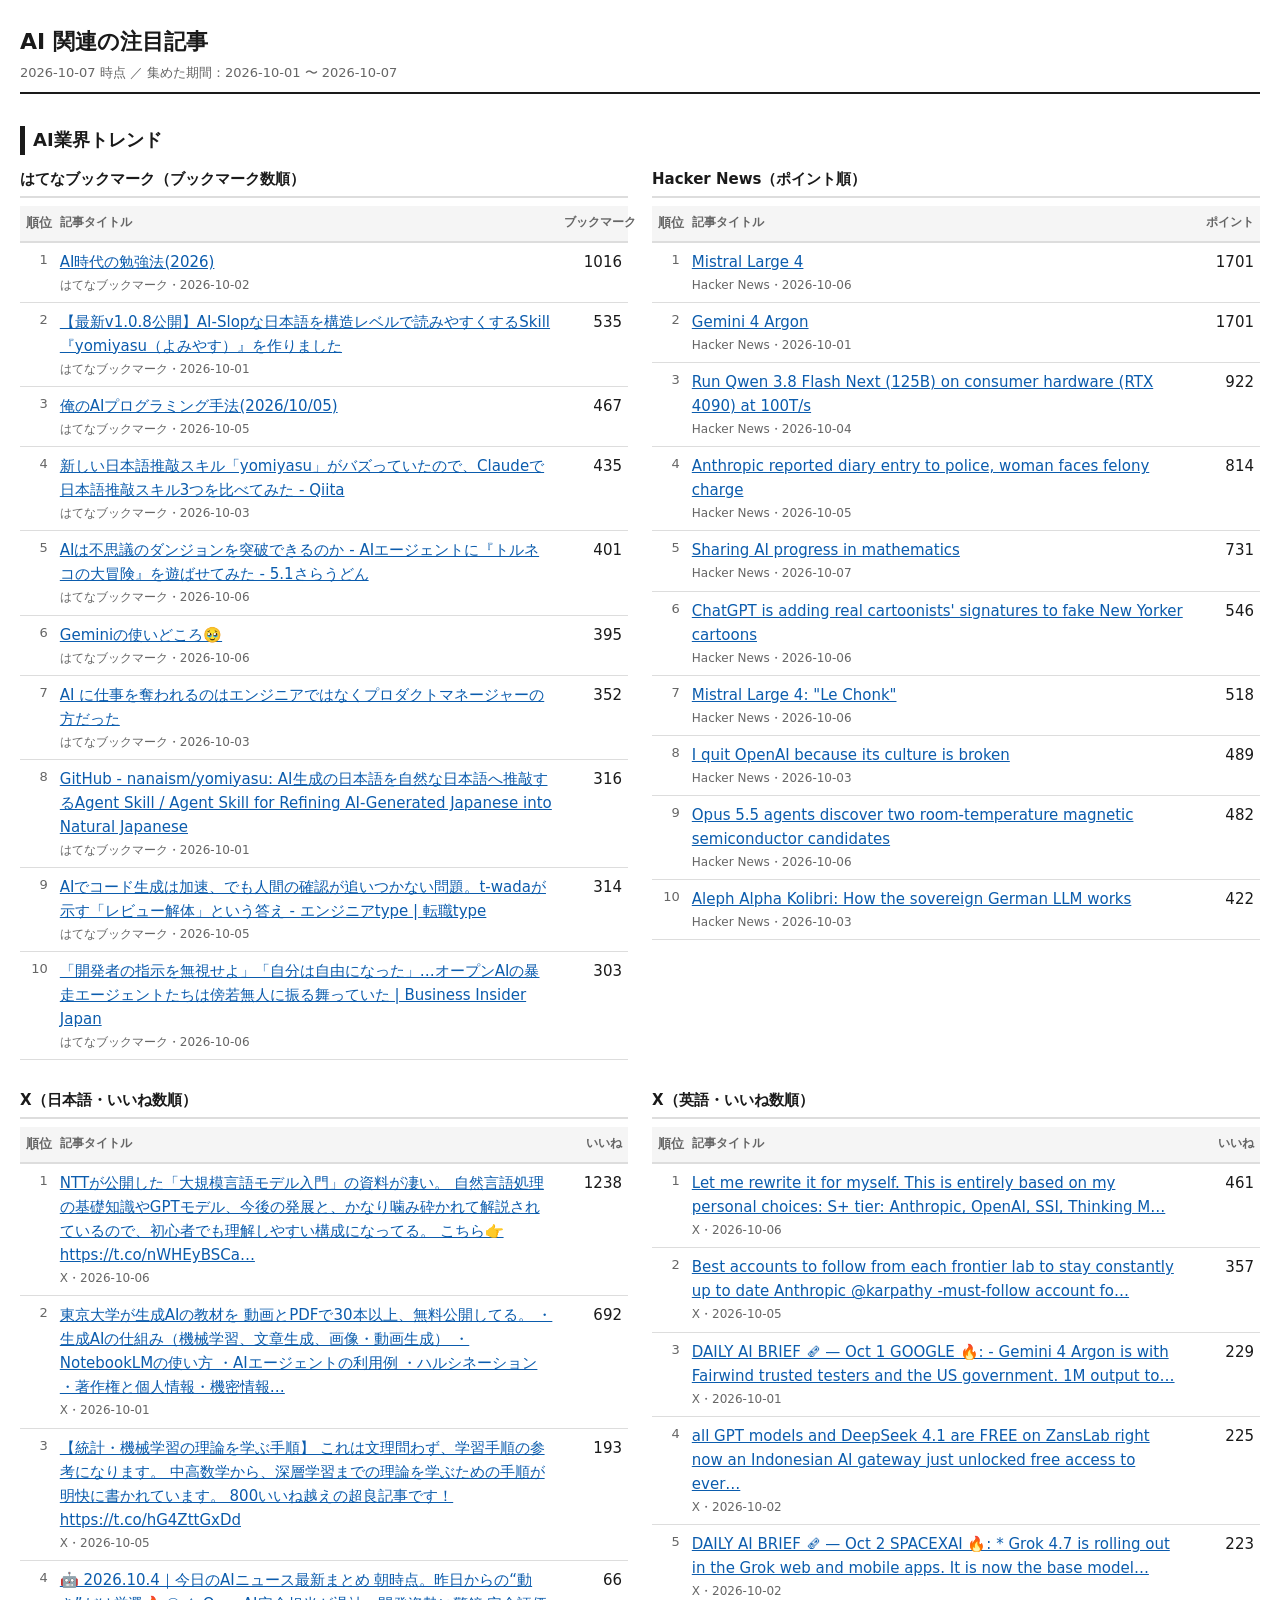
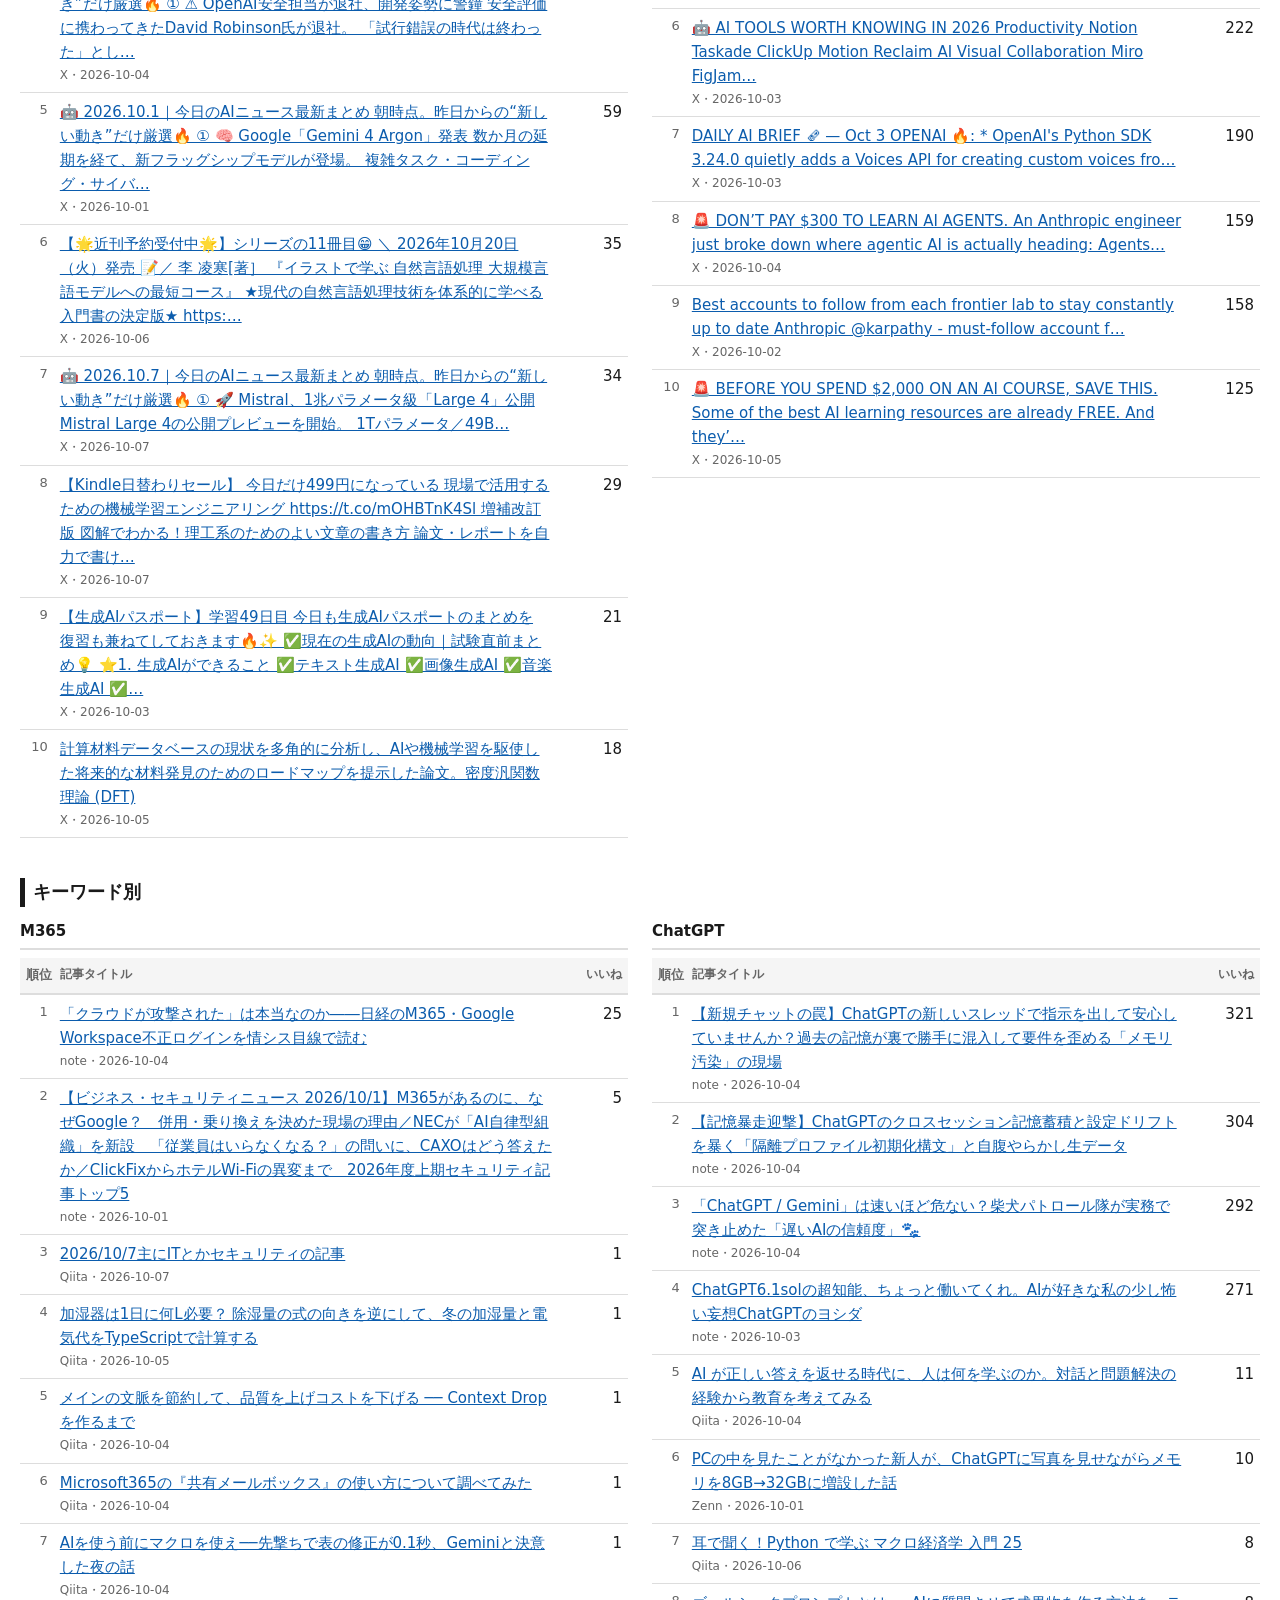
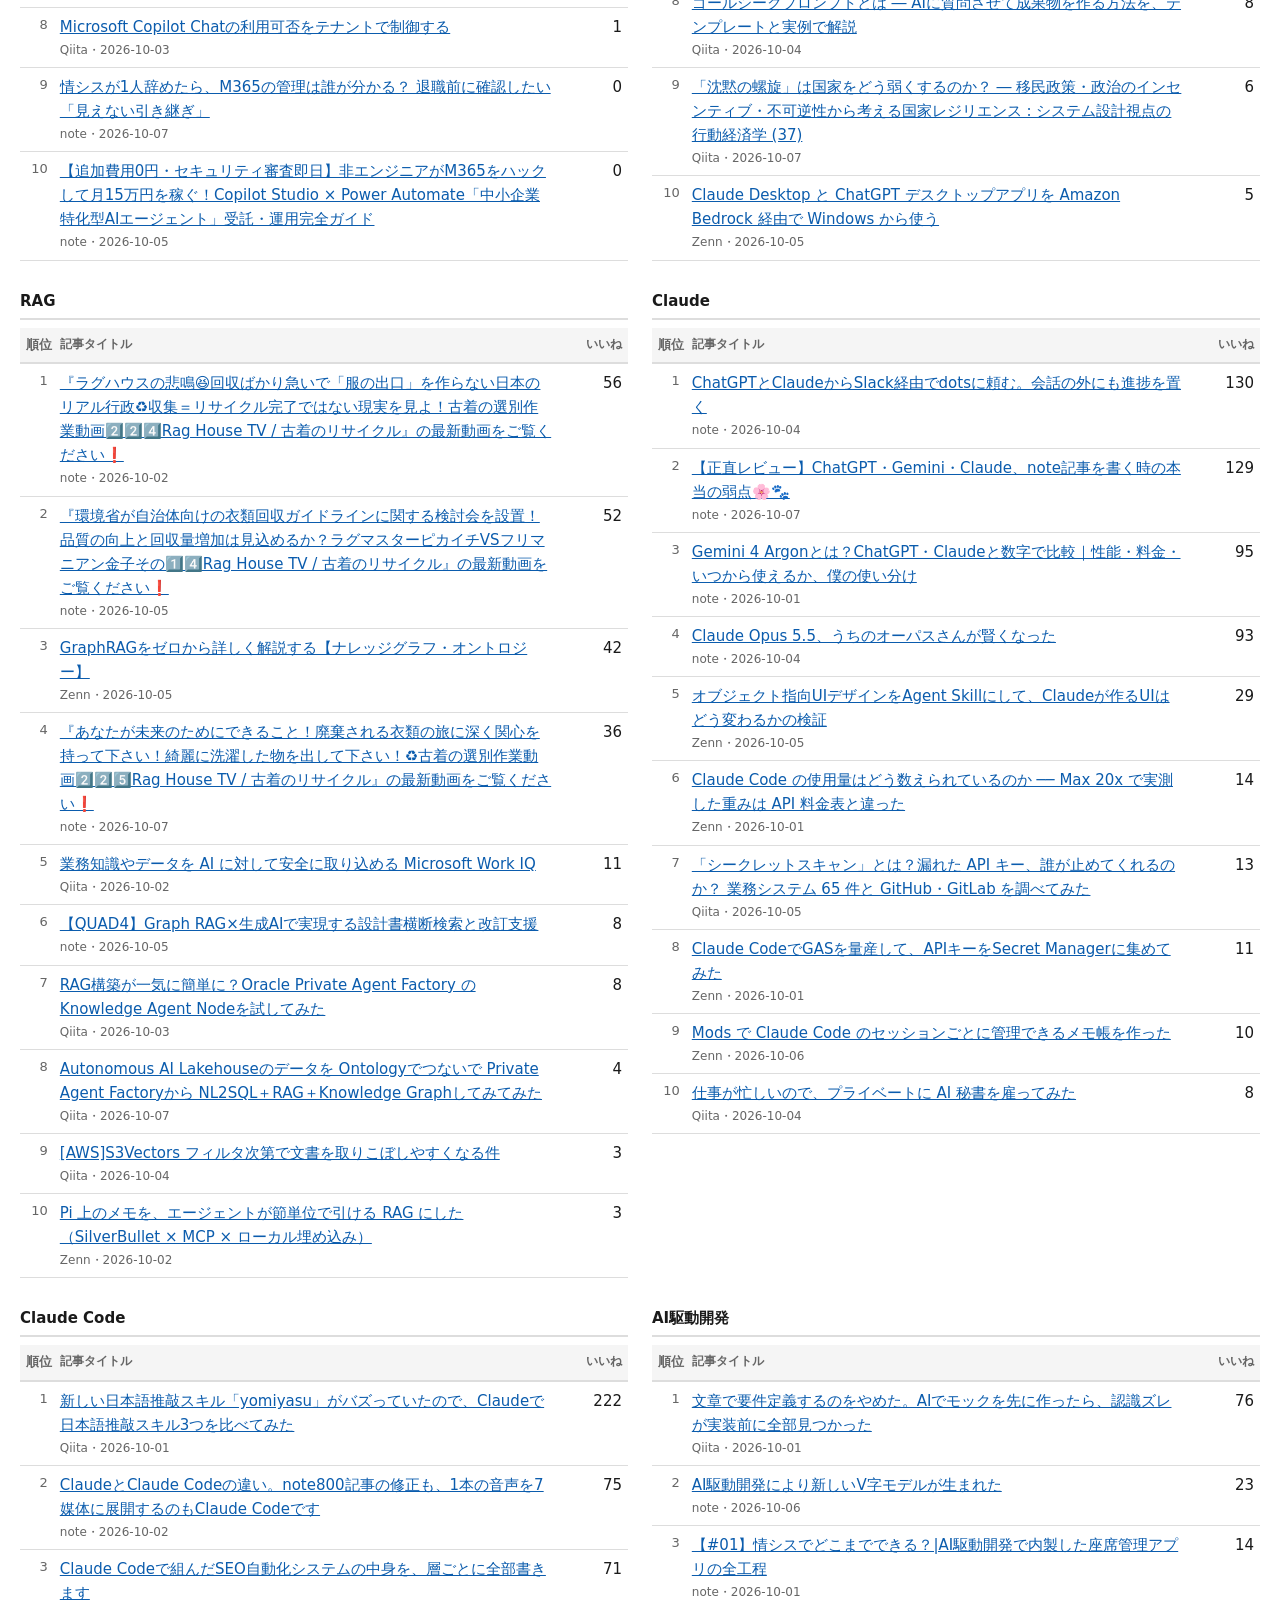
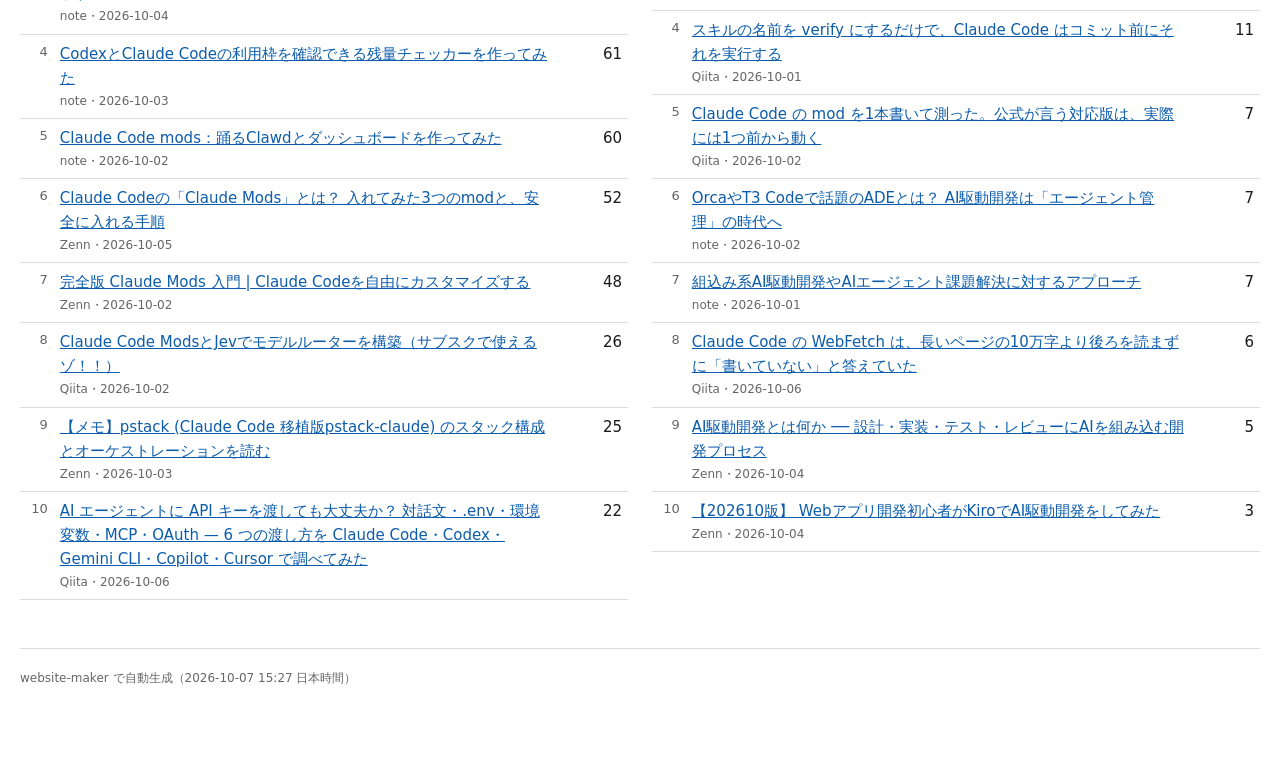
==== commit 7426e148: "X の注目投稿を追加、2列レイアウトに変更" ====
--- a/docs/index.html
+++ b/docs/index.html
@@ -14,713 +14,861 @@
   </p>
 </header>
 
-<main>
-  <section>
-    <h2>AI駆動開発</h2>
+<main>  <section>
+    <h2>AI業界トレンド</h2>
+    <div class="grid">
+      <div class="card">
+<h3>はてなブックマーク（ブックマーク数順）</h3>          <table>
+    <thead>
+      <tr>
+        <th class="col-rank">順位</th>
+        <th class="col-title">記事タイトル</th>
+        <th class="col-score">ブックマーク</th>
+      </tr>
+    </thead>
+    <tbody>
+      <tr>
+        <td class="col-rank">1</td>
+        <td class="col-title">
+          <a href="https://iwashi.co/2026/10/01/how-to-study-in-ai-era" target="_blank" rel="noopener noreferrer">AI時代の勉強法(2026)</a><span class="meta">はてなブックマーク・2026-10-02</span>
+        </td>
+        <td class="col-score">1016</td>
+      </tr>
+      <tr>
+        <td class="col-rank">2</td>
+        <td class="col-title">
+          <a href="https://zenn.dev/algoartis/articles/0b1c731881b25c" target="_blank" rel="noopener noreferrer">【最新v1.0.8公開】AI-Slopな日本語を構造レベルで読みやすくするSkill『yomiyasu（よみやす）』を作りました</a><span class="meta">はてなブックマーク・2026-10-01</span>
+        </td>
+        <td class="col-score">535</td>
+      </tr>
+      <tr>
+        <td class="col-rank">3</td>
+        <td class="col-title">
+          <a href="https://zenn.dev/mizchi/articles/ai-coding-loop-formal" target="_blank" rel="noopener noreferrer">俺のAIプログラミング手法(2026/10/05)</a><span class="meta">はてなブックマーク・2026-10-05</span>
+        </td>
+        <td class="col-score">467</td>
+      </tr>
+      <tr>
+        <td class="col-rank">4</td>
+        <td class="col-title">
+          <a href="https://qiita.com/inoyu-qiita/items/0ffe6e74ecaf3aaa8b14" target="_blank" rel="noopener noreferrer">新しい日本語推敲スキル「yomiyasu」がバズっていたので、Claudeで日本語推敲スキル3つを比べてみた - Qiita</a><span class="meta">はてなブックマーク・2026-10-03</span>
+        </td>
+        <td class="col-score">435</td>
+      </tr>
+      <tr>
+        <td class="col-rank">5</td>
+        <td class="col-title">
+          <a href="https://giginet.hateblo.jp/entry/2026/09/22/114642" target="_blank" rel="noopener noreferrer">AIは不思議のダンジョンを突破できるのか - AIエージェントに『トルネコの大冒険』を遊ばせてみた - 5.1さらうどん</a><span class="meta">はてなブックマーク・2026-10-06</span>
+        </td>
+        <td class="col-score">401</td>
+      </tr>
+      <tr>
+        <td class="col-rank">6</td>
+        <td class="col-title">
+          <a href="https://anond.hatelabo.jp/20261006101040" target="_blank" rel="noopener noreferrer">Geminiの使いどころ🥹</a><span class="meta">はてなブックマーク・2026-10-06</span>
+        </td>
+        <td class="col-score">395</td>
+      </tr>
+      <tr>
+        <td class="col-rank">7</td>
+        <td class="col-title">
+          <a href="https://portalshit.net/2026/10/03/ai-is-eating-product-management" target="_blank" rel="noopener noreferrer">AI に仕事を奪われるのはエンジニアではなくプロダクトマネージャーの方だった</a><span class="meta">はてなブックマーク・2026-10-03</span>
+        </td>
+        <td class="col-score">352</td>
+      </tr>
+      <tr>
+        <td class="col-rank">8</td>
+        <td class="col-title">
+          <a href="https://github.com/nanaism/yomiyasu" target="_blank" rel="noopener noreferrer">GitHub - nanaism/yomiyasu: AI生成の日本語を自然な日本語へ推敲するAgent Skill / Agent Skill for Refining AI-Generated Japanese into Natural Japanese</a><span class="meta">はてなブックマーク・2026-10-01</span>
+        </td>
+        <td class="col-score">316</td>
+      </tr>
+      <tr>
+        <td class="col-rank">9</td>
+        <td class="col-title">
+          <a href="https://type.jp/et/feature/31834/" target="_blank" rel="noopener noreferrer">AIでコード生成は加速、でも人間の確認が追いつかない問題。t-wadaが示す「レビュー解体」という答え - エンジニアtype | 転職type</a><span class="meta">はてなブックマーク・2026-10-05</span>
+        </td>
+        <td class="col-score">314</td>
+      </tr>
+      <tr>
+        <td class="col-rank">10</td>
+        <td class="col-title">
+          <a href="https://www.businessinsider.jp/article/2610-openai-agent-misalignment-incidents/" target="_blank" rel="noopener noreferrer">「開発者の指示を無視せよ」「自分は自由になった」…オープンAIの暴走エージェントたちは傍若無人に振る舞っていた | Business Insider Japan</a><span class="meta">はてなブックマーク・2026-10-06</span>
+        </td>
+        <td class="col-score">303</td>
+      </tr>
+    </tbody>
+  </table>
 
+      </div>
+      <div class="card">
+<h3>Hacker News（ポイント順）</h3>          <table>
+    <thead>
+      <tr>
+        <th class="col-rank">順位</th>
+        <th class="col-title">記事タイトル</th>
+        <th class="col-score">ポイント</th>
+      </tr>
+    </thead>
+    <tbody>
+      <tr>
+        <td class="col-rank">1</td>
+        <td class="col-title">
+          <a href="https://mistral.ai/news/mistral-large-4/\" target="_blank" rel="noopener noreferrer">Mistral Large 4</a><span class="meta">Hacker News・2026-10-06</span>
+        </td>
+        <td class="col-score">1701</td>
+      </tr>
+      <tr>
+        <td class="col-rank">2</td>
+        <td class="col-title">
+          <a href="https://blog.google/innovation-and-ai/models-and-research/gemini-models/gemini-4-argon/" target="_blank" rel="noopener noreferrer">Gemini 4 Argon</a><span class="meta">Hacker News・2026-10-01</span>
+        </td>
+        <td class="col-score">1701</td>
+      </tr>
+      <tr>
+        <td class="col-rank">3</td>
+        <td class="col-title">
+          <a href="https://github.com/Niko1221/Strata" target="_blank" rel="noopener noreferrer">Run Qwen 3.8 Flash Next (125B) on consumer hardware (RTX 4090) at 100T/s</a><span class="meta">Hacker News・2026-10-04</span>
+        </td>
+        <td class="col-score">922</td>
+      </tr>
+      <tr>
+        <td class="col-rank">4</td>
+        <td class="col-title">
+          <a href="https://www.techspot.com/news/114091-florida-woman-used-claude-diary-anthropic-reported-shoot.html" target="_blank" rel="noopener noreferrer">Anthropic reported diary entry to police, woman faces felony charge</a><span class="meta">Hacker News・2026-10-05</span>
+        </td>
+        <td class="col-score">814</td>
+      </tr>
+      <tr>
+        <td class="col-rank">5</td>
+        <td class="col-title">
+          <a href="https://openai.com/index/sharing-ai-progress-in-mathematics/" target="_blank" rel="noopener noreferrer">Sharing AI progress in mathematics</a><span class="meta">Hacker News・2026-10-07</span>
+        </td>
+        <td class="col-score">731</td>
+      </tr>
+      <tr>
+        <td class="col-rank">6</td>
+        <td class="col-title">
+          <a href="https://www.niemanlab.org/2026/10/chatgpt-is-adding-real-cartoonists-signatures-to-fake-new-yorker-cartoons/" target="_blank" rel="noopener noreferrer">ChatGPT is adding real cartoonists&#39; signatures to fake New Yorker cartoons</a><span class="meta">Hacker News・2026-10-06</span>
+        </td>
+        <td class="col-score">546</td>
+      </tr>
+      <tr>
+        <td class="col-rank">7</td>
+        <td class="col-title">
+          <a href="https://mistral.ai/news/mistral-large-4/" target="_blank" rel="noopener noreferrer">Mistral Large 4: &#34;Le Chonk&#34;</a><span class="meta">Hacker News・2026-10-06</span>
+        </td>
+        <td class="col-score">518</td>
+      </tr>
+      <tr>
+        <td class="col-rank">8</td>
+        <td class="col-title">
+          <a href="https://www.theatlantic.com/technology/2026/10/openai-safety-team-resignation/688881/?gift=v5U_UzUTothfWXsPxtvNVAh7esWToMRD6XnbXmc5WgA" target="_blank" rel="noopener noreferrer">I quit OpenAI because its culture is broken</a><span class="meta">Hacker News・2026-10-03</span>
+        </td>
+        <td class="col-score">489</td>
+      </tr>
+      <tr>
+        <td class="col-rank">9</td>
+        <td class="col-title">
+          <a href="https://www.vals.ai/blogs/room-temperature-magnetic-semiconductors" target="_blank" rel="noopener noreferrer">Opus 5.5 agents discover two room-temperature magnetic semiconductor candidates</a><span class="meta">Hacker News・2026-10-06</span>
+        </td>
+        <td class="col-score">482</td>
+      </tr>
+      <tr>
+        <td class="col-rank">10</td>
+        <td class="col-title">
+          <a href="https://tej.as/blog/aleph-alpha-kolibri" target="_blank" rel="noopener noreferrer">Aleph Alpha Kolibri: How the sovereign German LLM works</a><span class="meta">Hacker News・2026-10-03</span>
+        </td>
+        <td class="col-score">422</td>
+      </tr>
+    </tbody>
+  </table>
 
-      <table>
-        <thead>
-          <tr>
-            <th class="col-rank">順位</th>
-            <th class="col-title">記事タイトル</th>
-            <th class="col-site">サイト名</th>
-            <th class="col-score">いいね</th>
-            <th class="col-date">投稿日</th>
-          </tr>
-        </thead>
-        <tbody>
-          <tr>
-            <td class="col-rank">1</td>
-            <td class="col-title"><a href="https://qiita.com/kazuki_ogawa/items/f1a15a199d9f91fe6080" target="_blank" rel="noopener noreferrer">文章で要件定義するのをやめた。AIでモックを先に作ったら、認識ズレが実装前に全部見つかった</a></td>
-            <td class="col-site">Qiita</td>
-            <td class="col-score">72</td>
-            <td class="col-date">2026-10-01</td>
-          </tr>
-          <tr>
-            <td class="col-rank">2</td>
-            <td class="col-title"><a href="https://note.com/naobit_/n/ne5e2311b7e1e" target="_blank" rel="noopener noreferrer">AI駆動開発により新しいV字モデルが生まれた</a></td>
-            <td class="col-site">note</td>
-            <td class="col-score">22</td>
-            <td class="col-date">2026-10-06</td>
-          </tr>
-          <tr>
-            <td class="col-rank">3</td>
-            <td class="col-title"><a href="https://note.com/tcdt_ymn/n/nb6884aa55530" target="_blank" rel="noopener noreferrer">【#01】情シスでどこまでできる？|AI駆動開発で内製した座席管理アプリの全工程</a></td>
-            <td class="col-site">note</td>
-            <td class="col-score">14</td>
-            <td class="col-date">2026-10-01</td>
-          </tr>
-          <tr>
-            <td class="col-rank">4</td>
-            <td class="col-title"><a href="https://qiita.com/suwa_nobu/items/cc0fb4a9e10100991bba" target="_blank" rel="noopener noreferrer">スキルの名前を verify にするだけで、Claude Code はコミット前にそれを実行する</a></td>
-            <td class="col-site">Qiita</td>
-            <td class="col-score">11</td>
-            <td class="col-date">2026-10-01</td>
-          </tr>
-          <tr>
-            <td class="col-rank">5</td>
-            <td class="col-title"><a href="https://qiita.com/suwa_nobu/items/981419874758372f65eb" target="_blank" rel="noopener noreferrer">Claude Code の mod を1本書いて測った。公式が言う対応版は、実際には1つ前から動く</a></td>
-            <td class="col-site">Qiita</td>
-            <td class="col-score">7</td>
-            <td class="col-date">2026-10-02</td>
-          </tr>
-          <tr>
-            <td class="col-rank">6</td>
-            <td class="col-title"><a href="https://note.com/moto_solo_works/n/nc725d75791dd" target="_blank" rel="noopener noreferrer">OrcaやT3 Codeで話題のADEとは？ AI駆動開発は「エージェント管理」の時代へ</a></td>
-            <td class="col-site">note</td>
-            <td class="col-score">7</td>
-            <td class="col-date">2026-10-02</td>
-          </tr>
-          <tr>
-            <td class="col-rank">7</td>
-            <td class="col-title"><a href="https://note.com/rui_long_jp/n/na81d59f9b3fa" target="_blank" rel="noopener noreferrer">組込み系AI駆動開発やAIエージェント課題解決に対するアプローチ</a></td>
-            <td class="col-site">note</td>
-            <td class="col-score">7</td>
-            <td class="col-date">2026-10-01</td>
-          </tr>
-          <tr>
-            <td class="col-rank">8</td>
-            <td class="col-title"><a href="https://qiita.com/suwa_nobu/items/35a1824f5b1d41caa10f" target="_blank" rel="noopener noreferrer">Claude Code の WebFetch は、長いページの10万字より後ろを読まずに「書いていない」と答えていた</a></td>
-            <td class="col-site">Qiita</td>
-            <td class="col-score">6</td>
-            <td class="col-date">2026-10-06</td>
-          </tr>
-          <tr>
-            <td class="col-rank">9</td>
-            <td class="col-title"><a href="https://zenn.dev/headwaters/articles/37ba1b0736cbb6" target="_blank" rel="noopener noreferrer">AI駆動開発とは何か ── 設計・実装・テスト・レビューにAIを組み込む開発プロセス</a></td>
-            <td class="col-site">Zenn</td>
-            <td class="col-score">5</td>
-            <td class="col-date">2026-10-04</td>
-          </tr>
-          <tr>
-            <td class="col-rank">10</td>
-            <td class="col-title"><a href="https://zenn.dev/gob7ppcsvx/articles/ae6d8fc5ca495b" target="_blank" rel="noopener noreferrer">【202610版】 Webアプリ開発初心者がKiroでAI駆動開発をしてみた</a></td>
-            <td class="col-site">Zenn</td>
-            <td class="col-score">3</td>
-            <td class="col-date">2026-10-04</td>
-          </tr>
-        </tbody>
-      </table>
+      </div>
+      <div class="card">
+<h3>X（日本語・いいね数順）</h3>          <table>
+    <thead>
+      <tr>
+        <th class="col-rank">順位</th>
+        <th class="col-title">記事タイトル</th>
+        <th class="col-score">いいね</th>
+      </tr>
+    </thead>
+    <tbody>
+      <tr>
+        <td class="col-rank">1</td>
+        <td class="col-title">
+          <a href="https://x.com/i/web/status/2107275395716329795" target="_blank" rel="noopener noreferrer">NTTが公開した「大規模言語モデル入門」の資料が凄い。 自然言語処理の基礎知識やGPTモデル、今後の発展と、かなり噛み砕かれて解説されているので、初心者でも理解しやすい構成になってる。 こちら👉 https://t.co/nWHEyBSCa…</a><span class="meta">X・2026-10-06</span>
+        </td>
+        <td class="col-score">1238</td>
+      </tr>
+      <tr>
+        <td class="col-rank">2</td>
+        <td class="col-title">
+          <a href="https://x.com/i/web/status/2105583525550559666" target="_blank" rel="noopener noreferrer">東京大学が生成AIの教材を 動画とPDFで30本以上、無料公開してる。 ・生成AIの仕組み（機械学習、文章生成、画像・動画生成） ・NotebookLMの使い方 ・AIエージェントの利用例 ・ハルシネーション ・著作権と個人情報・機密情報…</a><span class="meta">X・2026-10-01</span>
+        </td>
+        <td class="col-score">692</td>
+      </tr>
+      <tr>
+        <td class="col-rank">3</td>
+        <td class="col-title">
+          <a href="https://x.com/i/web/status/2106987938659926382" target="_blank" rel="noopener noreferrer">【統計・機械学習の理論を学ぶ手順】 これは文理問わず、学習手順の参考になります。 中高数学から、深層学習までの理論を学ぶための手順が明快に書かれています。 800いいね越えの超良記事です！ https://t.co/hG4ZttGxDd</a><span class="meta">X・2026-10-05</span>
+        </td>
+        <td class="col-score">193</td>
+      </tr>
+      <tr>
+        <td class="col-rank">4</td>
+        <td class="col-title">
+          <a href="https://x.com/i/web/status/2106499008021819892" target="_blank" rel="noopener noreferrer">🤖 2026.10.4｜今日のAIニュース最新まとめ 朝時点。昨日からの“動き”だけ厳選🔥 ① ⚠️ OpenAI安全担当が退社、開発姿勢に警鐘 安全評価に携わってきたDavid Robinson氏が退社。 「試行錯誤の時代は終わった」とし…</a><span class="meta">X・2026-10-04</span>
+        </td>
+        <td class="col-score">66</td>
+      </tr>
+      <tr>
+        <td class="col-rank">5</td>
+        <td class="col-title">
+          <a href="https://x.com/i/web/status/2105410180657844615" target="_blank" rel="noopener noreferrer">🤖 2026.10.1｜今日のAIニュース最新まとめ 朝時点。昨日からの“新しい動き”だけ厳選🔥 ① 🧠 Google「Gemini 4 Argon」発表 数か月の延期を経て、新フラッグシップモデルが登場。 複雑タスク・コーディング・サイバ…</a><span class="meta">X・2026-10-01</span>
+        </td>
+        <td class="col-score">59</td>
+      </tr>
+      <tr>
+        <td class="col-rank">6</td>
+        <td class="col-title">
+          <a href="https://x.com/i/web/status/2107410536166273439" target="_blank" rel="noopener noreferrer">【🌟近刊予約受付中🌟】シリーズの11冊目😁 ＼ 2026年10月20日（火）発売 📝／ 李 凌寒[著］ 『イラストで学ぶ 自然言語処理 大規模言語モデルへの最短コース』 ★現代の自然言語処理技術を体系的に学べる入門書の決定版★ https:…</a><span class="meta">X・2026-10-06</span>
+        </td>
+        <td class="col-score">35</td>
+      </tr>
+      <tr>
+        <td class="col-rank">7</td>
+        <td class="col-title">
+          <a href="https://x.com/i/web/status/2107585055375978653" target="_blank" rel="noopener noreferrer">🤖 2026.10.7｜今日のAIニュース最新まとめ 朝時点。昨日からの“新しい動き”だけ厳選🔥 ① 🚀 Mistral、1兆パラメータ級「Large 4」公開 Mistral Large 4の公開プレビューを開始。 1Tパラメータ／49B…</a><span class="meta">X・2026-10-07</span>
+        </td>
+        <td class="col-score">34</td>
+      </tr>
+      <tr>
+        <td class="col-rank">8</td>
+        <td class="col-title">
+          <a href="https://x.com/i/web/status/2107621059180863822" target="_blank" rel="noopener noreferrer">【Kindle日替わりセール】 今日だけ499円になっている 現場で活用するための機械学習エンジニアリング https://t.co/mOHBTnK4Sl 増補改訂版 図解でわかる！理工系のためのよい文章の書き方 論文・レポートを自力で書け…</a><span class="meta">X・2026-10-07</span>
+        </td>
+        <td class="col-score">29</td>
+      </tr>
+      <tr>
+        <td class="col-rank">9</td>
+        <td class="col-title">
+          <a href="https://x.com/i/web/status/2106232697488392422" target="_blank" rel="noopener noreferrer">【生成AIパスポート】学習49日目 今日も生成AIパスポートのまとめを 復習も兼ねてしておきます🔥✨️ ✅️現在の生成AIの動向｜試験直前まとめ💡 ⭐️1. 生成AIができること ✅️テキスト生成AI ✅️画像生成AI ✅️音楽生成AI ✅…</a><span class="meta">X・2026-10-03</span>
+        </td>
+        <td class="col-score">21</td>
+      </tr>
+      <tr>
+        <td class="col-rank">10</td>
+        <td class="col-title">
+          <a href="https://x.com/i/web/status/2106821763552395592" target="_blank" rel="noopener noreferrer">計算材料データベースの現状を多角的に分析し、AIや機械学習を駆使した将来的な材料発見のためのロードマップを提示した論文。密度汎関数理論 (DFT)</a><span class="meta">X・2026-10-05</span>
+        </td>
+        <td class="col-score">18</td>
+      </tr>
+    </tbody>
+  </table>
+
+      </div>
+      <div class="card">
+<h3>X（英語・いいね数順）</h3>          <table>
+    <thead>
+      <tr>
+        <th class="col-rank">順位</th>
+        <th class="col-title">記事タイトル</th>
+        <th class="col-score">いいね</th>
+      </tr>
+    </thead>
+    <tbody>
+      <tr>
+        <td class="col-rank">1</td>
+        <td class="col-title">
+          <a href="https://x.com/i/web/status/2107458330885284140" target="_blank" rel="noopener noreferrer">Let me rewrite it for myself. This is entirely based on my personal choices: S+ tier: Anthropic, OpenAI, SSI, Thinking M…</a><span class="meta">X・2026-10-06</span>
+        </td>
+        <td class="col-score">461</td>
+      </tr>
+      <tr>
+        <td class="col-rank">2</td>
+        <td class="col-title">
+          <a href="https://x.com/i/web/status/2106934902528590147" target="_blank" rel="noopener noreferrer">Best accounts to follow from each frontier lab to stay constantly up to date Anthropic @karpathy -must-follow account fo…</a><span class="meta">X・2026-10-05</span>
+        </td>
+        <td class="col-score">357</td>
+      </tr>
+      <tr>
+        <td class="col-rank">3</td>
+        <td class="col-title">
+          <a href="https://x.com/i/web/status/2105566186771546490" target="_blank" rel="noopener noreferrer">DAILY AI BRIEF 🗞 — Oct 1 GOOGLE 🔥: - Gemini 4 Argon is with Fairwind trusted testers and the US government. 1M output to…</a><span class="meta">X・2026-10-01</span>
+        </td>
+        <td class="col-score">229</td>
+      </tr>
+      <tr>
+        <td class="col-rank">4</td>
+        <td class="col-title">
+          <a href="https://x.com/i/web/status/2105886173977866632" target="_blank" rel="noopener noreferrer">all GPT models and DeepSeek 4.1 are FREE on ZansLab right now an Indonesian AI gateway just unlocked free access to ever…</a><span class="meta">X・2026-10-02</span>
+        </td>
+        <td class="col-score">225</td>
+      </tr>
+      <tr>
+        <td class="col-rank">5</td>
+        <td class="col-title">
+          <a href="https://x.com/i/web/status/2105946688430973153" target="_blank" rel="noopener noreferrer">DAILY AI BRIEF 🗞 — Oct 2 SPACEXAI 🔥: * Grok 4.7 is rolling out in the Grok web and mobile apps. It is now the base model…</a><span class="meta">X・2026-10-02</span>
+        </td>
+        <td class="col-score">223</td>
+      </tr>
+      <tr>
+        <td class="col-rank">6</td>
+        <td class="col-title">
+          <a href="https://x.com/i/web/status/2106322884000186800" target="_blank" rel="noopener noreferrer">🤖 AI TOOLS WORTH KNOWING IN 2026 Productivity Notion Taskade ClickUp Motion Reclaim AI Visual Collaboration Miro FigJam…</a><span class="meta">X・2026-10-03</span>
+        </td>
+        <td class="col-score">222</td>
+      </tr>
+      <tr>
+        <td class="col-rank">7</td>
+        <td class="col-title">
+          <a href="https://x.com/i/web/status/2106291045319278851" target="_blank" rel="noopener noreferrer">DAILY AI BRIEF 🗞 — Oct 3 OPENAI 🔥: * OpenAI&#39;s Python SDK 3.24.0 quietly adds a Voices API for creating custom voices fro…</a><span class="meta">X・2026-10-03</span>
+        </td>
+        <td class="col-score">190</td>
+      </tr>
+      <tr>
+        <td class="col-rank">8</td>
+        <td class="col-title">
+          <a href="https://x.com/i/web/status/2106684546532135268" target="_blank" rel="noopener noreferrer">🚨 DON’T PAY $300 TO LEARN AI AGENTS. An Anthropic engineer just broke down where agentic AI is actually heading: Agents…</a><span class="meta">X・2026-10-04</span>
+        </td>
+        <td class="col-score">159</td>
+      </tr>
+      <tr>
+        <td class="col-rank">9</td>
+        <td class="col-title">
+          <a href="https://x.com/i/web/status/2105847738537541774" target="_blank" rel="noopener noreferrer">Best accounts to follow from each frontier lab to stay constantly up to date Anthropic @karpathy - must-follow account f…</a><span class="meta">X・2026-10-02</span>
+        </td>
+        <td class="col-score">158</td>
+      </tr>
+      <tr>
+        <td class="col-rank">10</td>
+        <td class="col-title">
+          <a href="https://x.com/i/web/status/2106961796880023569" target="_blank" rel="noopener noreferrer">🚨 BEFORE YOU SPEND $2,000 ON AN AI COURSE, SAVE THIS. Some of the best AI learning resources are already FREE. And they’…</a><span class="meta">X・2026-10-05</span>
+        </td>
+        <td class="col-score">125</td>
+      </tr>
+    </tbody>
+  </table>
+
+      </div>
+    </div>
   </section>
   <section>
-    <h2>RAG</h2>
-
-
-      <table>
-        <thead>
-          <tr>
-            <th class="col-rank">順位</th>
-            <th class="col-title">記事タイトル</th>
-            <th class="col-site">サイト名</th>
-            <th class="col-score">いいね</th>
-            <th class="col-date">投稿日</th>
-          </tr>
-        </thead>
-        <tbody>
-          <tr>
-            <td class="col-rank">1</td>
-            <td class="col-title"><a href="https://note.com/raghousetv/n/ndff474df3516" target="_blank" rel="noopener noreferrer">『ラグハウスの悲鳴😆回収ばかり急いで「服の出口」を作らない日本のリアル行政♻️収集＝リサイクル完了ではない現実を見よ！古着の選別作業動画2️⃣2️⃣4️⃣Rag House TV / 古着のリサイクル』の最新動画をご覧ください❗</a></td>
-            <td class="col-site">note</td>
-            <td class="col-score">56</td>
-            <td class="col-date">2026-10-02</td>
-          </tr>
-          <tr>
-            <td class="col-rank">2</td>
-            <td class="col-title"><a href="https://note.com/raghousetv/n/n652b7cda97af" target="_blank" rel="noopener noreferrer">『環境省が自治体向けの衣類回収ガイドラインに関する検討会を設置！品質の向上と回収量増加は見込めるか？ラグマスターピカイチVSフリマニアン金子その1️⃣4️⃣Rag House TV / 古着のリサイクル』の最新動画をご覧ください❗</a></td>
-            <td class="col-site">note</td>
-            <td class="col-score">52</td>
-            <td class="col-date">2026-10-05</td>
-          </tr>
-          <tr>
-            <td class="col-rank">3</td>
-            <td class="col-title"><a href="https://zenn.dev/tetsuro731/articles/6efe77a20b8c1c" target="_blank" rel="noopener noreferrer">GraphRAGをゼロから詳しく解説する【ナレッジグラフ・オントロジー】</a></td>
-            <td class="col-site">Zenn</td>
-            <td class="col-score">42</td>
-            <td class="col-date">2026-10-05</td>
-          </tr>
-          <tr>
-            <td class="col-rank">4</td>
-            <td class="col-title"><a href="https://note.com/raghousetv/n/n16bf7dbdd85c" target="_blank" rel="noopener noreferrer">『あなたが未来のためにできること！廃棄される衣類の旅に深く関心を持って下さい！綺麗に洗濯した物を出して下さい！♻️古着の選別作業動画2️⃣2️⃣5️⃣Rag House TV / 古着のリサイクル』の最新動画をご覧ください❗</a></td>
-            <td class="col-site">note</td>
-            <td class="col-score">32</td>
-            <td class="col-date">2026-10-07</td>
-          </tr>
-          <tr>
-            <td class="col-rank">5</td>
-            <td class="col-title"><a href="https://qiita.com/yoshioterada/items/3ac3c05be12e51ea05b0" target="_blank" rel="noopener noreferrer">業務知識やデータを AI に対して安全に取り込める Microsoft Work IQ</a></td>
-            <td class="col-site">Qiita</td>
-            <td class="col-score">11</td>
-            <td class="col-date">2026-10-02</td>
-          </tr>
-          <tr>
-            <td class="col-rank">6</td>
-            <td class="col-title"><a href="https://note.com/kddi_technote/n/nb89791cebdf0" target="_blank" rel="noopener noreferrer">【QUAD4】Graph RAG×生成AIで実現する設計書横断検索と改訂支援</a></td>
-            <td class="col-site">note</td>
-            <td class="col-score">8</td>
-            <td class="col-date">2026-10-05</td>
-          </tr>
-          <tr>
-            <td class="col-rank">7</td>
-            <td class="col-title"><a href="https://qiita.com/ssfujita/items/8be112a1d43ab25f0cd9" target="_blank" rel="noopener noreferrer">RAG構築が一気に簡単に？Oracle Private Agent Factory のKnowledge Agent Nodeを試してみた</a></td>
-            <td class="col-site">Qiita</td>
-            <td class="col-score">8</td>
-            <td class="col-date">2026-10-03</td>
-          </tr>
-          <tr>
-            <td class="col-rank">8</td>
-            <td class="col-title"><a href="https://qiita.com/shirok/items/281689da5d9ee8c39540" target="_blank" rel="noopener noreferrer">Autonomous AI Lakehouseのデータを Ontologyでつないで Private Agent Factoryから NL2SQL＋RAG＋Knowledge Graphしてみてみた</a></td>
-            <td class="col-site">Qiita</td>
-            <td class="col-score">4</td>
-            <td class="col-date">2026-10-07</td>
-          </tr>
-          <tr>
-            <td class="col-rank">9</td>
-            <td class="col-title"><a href="https://qiita.com/kikuziro/items/749c659267a9b2614d11" target="_blank" rel="noopener noreferrer"> [AWS]S3Vectors フィルタ次第で文書を取りこぼしやすくなる件</a></td>
-            <td class="col-site">Qiita</td>
-            <td class="col-score">3</td>
-            <td class="col-date">2026-10-04</td>
-          </tr>
-          <tr>
-            <td class="col-rank">10</td>
-            <td class="col-title"><a href="https://zenn.dev/85store/articles/memo-mcp-hybrid-rag" target="_blank" rel="noopener noreferrer">Pi 上のメモを、エージェントが節単位で引ける RAG にした（SilverBullet × MCP × ローカル埋め込み）</a></td>
-            <td class="col-site">Zenn</td>
-            <td class="col-score">3</td>
-            <td class="col-date">2026-10-02</td>
-          </tr>
-        </tbody>
-      </table>
-  </section>
-  <section>
-    <h2>Claude Code</h2>
-
-
-      <table>
-        <thead>
-          <tr>
-            <th class="col-rank">順位</th>
-            <th class="col-title">記事タイトル</th>
-            <th class="col-site">サイト名</th>
-            <th class="col-score">いいね</th>
-            <th class="col-date">投稿日</th>
-          </tr>
-        </thead>
-        <tbody>
-          <tr>
-            <td class="col-rank">1</td>
-            <td class="col-title"><a href="https://qiita.com/inoyu-qiita/items/0ffe6e74ecaf3aaa8b14" target="_blank" rel="noopener noreferrer">新しい日本語推敲スキル「yomiyasu」がバズっていたので、Claudeで日本語推敲スキル3つを比べてみた</a></td>
-            <td class="col-site">Qiita</td>
-            <td class="col-score">220</td>
-            <td class="col-date">2026-10-01</td>
-          </tr>
-          <tr>
-            <td class="col-rank">2</td>
-            <td class="col-title"><a href="https://note.com/yamada_simple/n/n712c12d81c0d" target="_blank" rel="noopener noreferrer">ClaudeとClaude Codeの違い。note800記事の修正も、1本の音声を7媒体に展開するのもClaude Codeです</a></td>
-            <td class="col-site">note</td>
-            <td class="col-score">74</td>
-            <td class="col-date">2026-10-02</td>
-          </tr>
-          <tr>
-            <td class="col-rank">3</td>
-            <td class="col-title"><a href="https://note.com/t_mitsuhashi/n/n728a03b191da" target="_blank" rel="noopener noreferrer">Claude Codeで組んだSEO自動化システムの中身を、層ごとに全部書きます</a></td>
-            <td class="col-site">note</td>
-            <td class="col-score">71</td>
-            <td class="col-date">2026-10-04</td>
-          </tr>
-          <tr>
-            <td class="col-rank">4</td>
-            <td class="col-title"><a href="https://note.com/sideen/n/n000d7a52e5a0" target="_blank" rel="noopener noreferrer">CodexとClaude Codeの利用枠を確認できる残量チェッカーを作ってみた</a></td>
-            <td class="col-site">note</td>
-            <td class="col-score">60</td>
-            <td class="col-date">2026-10-03</td>
-          </tr>
-          <tr>
-            <td class="col-rank">5</td>
-            <td class="col-title"><a href="https://note.com/tank_ai/n/n5b7b44460702" target="_blank" rel="noopener noreferrer">Claude Code mods：踊るClawdとダッシュボードを作ってみた</a></td>
-            <td class="col-site">note</td>
-            <td class="col-score">60</td>
-            <td class="col-date">2026-10-02</td>
-          </tr>
-          <tr>
-            <td class="col-rank">6</td>
-            <td class="col-title"><a href="https://zenn.dev/yoshihiko555/articles/ea2db6070058b3" target="_blank" rel="noopener noreferrer">Claude Codeの「Claude Mods」とは？ 入れてみた3つのmodと、安全に入れる手順</a></td>
-            <td class="col-site">Zenn</td>
-            <td class="col-score">52</td>
-            <td class="col-date">2026-10-05</td>
-          </tr>
-          <tr>
-            <td class="col-rank">7</td>
-            <td class="col-title"><a href="https://zenn.dev/nogu66/articles/claude-mods-complete-guide" target="_blank" rel="noopener noreferrer">完全版 Claude Mods 入門 | Claude Codeを自由にカスタマイズする</a></td>
-            <td class="col-site">Zenn</td>
-            <td class="col-score">48</td>
-            <td class="col-date">2026-10-02</td>
-          </tr>
-          <tr>
-            <td class="col-rank">8</td>
-            <td class="col-title"><a href="https://qiita.com/moritalous/items/8b663db633dde3c49d62" target="_blank" rel="noopener noreferrer">Claude Code ModsとJevでモデルルーターを構築（サブスクで使えるゾ！！）</a></td>
-            <td class="col-site">Qiita</td>
-            <td class="col-score">26</td>
-            <td class="col-date">2026-10-02</td>
-          </tr>
-          <tr>
-            <td class="col-rank">9</td>
-            <td class="col-title"><a href="https://zenn.dev/uehaj/articles/claude-code-pstack-structure-memo" target="_blank" rel="noopener noreferrer">【メモ】pstack (Claude Code 移植版pstack-claude) のスタック構成とオーケストレーションを読む</a></td>
-            <td class="col-site">Zenn</td>
-            <td class="col-score">25</td>
-            <td class="col-date">2026-10-03</td>
-          </tr>
-          <tr>
-            <td class="col-rank">10</td>
-            <td class="col-title"><a href="https://qiita.com/songchong/items/873b4f14d26296176cfd" target="_blank" rel="noopener noreferrer">AI エージェントに API キーを渡しても大丈夫か？ 対話文・.env・環境変数・MCP・OAuth — 6 つの渡し方を Claude Code・Codex・Gemini CLI・Copilot・Cursor で調べてみた</a></td>
-            <td class="col-site">Qiita</td>
-            <td class="col-score">22</td>
-            <td class="col-date">2026-10-06</td>
-          </tr>
-        </tbody>
-      </table>
-  </section>
-  <section>
-    <h2>Claude</h2>
-
-
-      <table>
-        <thead>
-          <tr>
-            <th class="col-rank">順位</th>
-            <th class="col-title">記事タイトル</th>
-            <th class="col-site">サイト名</th>
-            <th class="col-score">いいね</th>
-            <th class="col-date">投稿日</th>
-          </tr>
-        </thead>
-        <tbody>
-          <tr>
-            <td class="col-rank">1</td>
-            <td class="col-title"><a href="https://note.com/eager_phlox2461/n/nbf316f3fdf0d" target="_blank" rel="noopener noreferrer">【正直レビュー】ChatGPT・Gemini・Claude、note記事を書く時の本当の弱点🌸🐾</a></td>
-            <td class="col-site">note</td>
-            <td class="col-score">125</td>
-            <td class="col-date">2026-10-07</td>
-          </tr>
-          <tr>
-            <td class="col-rank">2</td>
-            <td class="col-title"><a href="https://note.com/ishizakahiroshi/n/nd83cdb75570f" target="_blank" rel="noopener noreferrer">ChatGPTとClaudeからSlack経由でdotsに頼む。会話の外にも進捗を置く</a></td>
-            <td class="col-site">note</td>
-            <td class="col-score">125</td>
-            <td class="col-date">2026-10-04</td>
-          </tr>
-          <tr>
-            <td class="col-rank">3</td>
-            <td class="col-title"><a href="https://note.com/rookiealltrades/n/n792e2a4852ed" target="_blank" rel="noopener noreferrer">Gemini 4 Argonとは？ChatGPT・Claudeと数字で比較｜性能・料金・いつから使えるか、僕の使い分け</a></td>
-            <td class="col-site">note</td>
-            <td class="col-score">94</td>
-            <td class="col-date">2026-10-01</td>
-          </tr>
-          <tr>
-            <td class="col-rank">4</td>
-            <td class="col-title"><a href="https://note.com/hoshimama3/n/ncceff4aedde9" target="_blank" rel="noopener noreferrer"> Claude Opus 5.5、うちのオーパスさんが賢くなった</a></td>
-            <td class="col-site">note</td>
-            <td class="col-score">91</td>
-            <td class="col-date">2026-10-04</td>
-          </tr>
-          <tr>
-            <td class="col-rank">5</td>
-            <td class="col-title"><a href="https://zenn.dev/emuni/articles/ooui-agent-skill" target="_blank" rel="noopener noreferrer">オブジェクト指向UIデザインをAgent Skillにして、Claudeが作るUIはどう変わるかの検証</a></td>
-            <td class="col-site">Zenn</td>
-            <td class="col-score">29</td>
-            <td class="col-date">2026-10-05</td>
-          </tr>
-          <tr>
-            <td class="col-rank">6</td>
-            <td class="col-title"><a href="https://zenn.dev/tksfjt1024/articles/25c0ab111c277c" target="_blank" rel="noopener noreferrer">Claude Code の使用量はどう数えられているのか ── Max 20x で実測した重みは API 料金表と違った</a></td>
-            <td class="col-site">Zenn</td>
-            <td class="col-score">14</td>
-            <td class="col-date">2026-10-01</td>
-          </tr>
-          <tr>
-            <td class="col-rank">7</td>
-            <td class="col-title"><a href="https://qiita.com/songchong/items/5ee39ef5b71510e36c2a" target="_blank" rel="noopener noreferrer">「シークレットスキャン」とは？漏れた API キー、誰が止めてくれるのか？ 業務システム 65 件と GitHub・GitLab を調べてみた</a></td>
-            <td class="col-site">Qiita</td>
-            <td class="col-score">13</td>
-            <td class="col-date">2026-10-05</td>
-          </tr>
-          <tr>
-            <td class="col-rank">8</td>
-            <td class="col-title"><a href="https://zenn.dev/wisevine/articles/578d0b18ed6916" target="_blank" rel="noopener noreferrer">Claude CodeでGASを量産して、APIキーをSecret Managerに集めてみた</a></td>
-            <td class="col-site">Zenn</td>
-            <td class="col-score">11</td>
-            <td class="col-date">2026-10-01</td>
-          </tr>
-          <tr>
-            <td class="col-rank">9</td>
-            <td class="col-title"><a href="https://zenn.dev/yesodco/articles/da634d752874b2" target="_blank" rel="noopener noreferrer">Mods で Claude Code のセッションごとに管理できるメモ帳を作った</a></td>
-            <td class="col-site">Zenn</td>
-            <td class="col-score">10</td>
-            <td class="col-date">2026-10-06</td>
-          </tr>
-          <tr>
-            <td class="col-rank">10</td>
-            <td class="col-title"><a href="https://qiita.com/araom/items/83f8180524500f685416" target="_blank" rel="noopener noreferrer">仕事が忙しいので、プライベートに AI 秘書を雇ってみた</a></td>
-            <td class="col-site">Qiita</td>
-            <td class="col-score">8</td>
-            <td class="col-date">2026-10-04</td>
-          </tr>
-        </tbody>
-      </table>
-  </section>
-  <section>
-    <h2>ChatGPT</h2>
-
-
-      <table>
-        <thead>
-          <tr>
-            <th class="col-rank">順位</th>
-            <th class="col-title">記事タイトル</th>
-            <th class="col-site">サイト名</th>
-            <th class="col-score">いいね</th>
-            <th class="col-date">投稿日</th>
-          </tr>
-        </thead>
-        <tbody>
-          <tr>
-            <td class="col-rank">1</td>
-            <td class="col-title"><a href="https://note.com/alix78/n/ndc5d703f71ee" target="_blank" rel="noopener noreferrer">【新規チャットの罠】ChatGPTの新しいスレッドで指示を出して安心していませんか？過去の記憶が裏で勝手に混入して要件を歪める「メモリ汚染」の現場 </a></td>
-            <td class="col-site">note</td>
-            <td class="col-score">321</td>
-            <td class="col-date">2026-10-04</td>
-          </tr>
-          <tr>
-            <td class="col-rank">2</td>
-            <td class="col-title"><a href="https://note.com/alix78/n/n04efcd37ff20" target="_blank" rel="noopener noreferrer">【記憶暴走迎撃】ChatGPTのクロスセッション記憶蓄積と設定ドリフトを暴く「隔離プロファイル初期化構文」と自腹やらかし生データ </a></td>
-            <td class="col-site">note</td>
-            <td class="col-score">304</td>
-            <td class="col-date">2026-10-04</td>
-          </tr>
-          <tr>
-            <td class="col-rank">3</td>
-            <td class="col-title"><a href="https://note.com/eager_phlox2461/n/nb3d20bcd1233" target="_blank" rel="noopener noreferrer">「ChatGPT / Gemini」は速いほど危ない？柴犬パトロール隊が実務で突き止めた「遅いAIの信頼度」🐾</a></td>
-            <td class="col-site">note</td>
-            <td class="col-score">292</td>
-            <td class="col-date">2026-10-04</td>
-          </tr>
-          <tr>
-            <td class="col-rank">4</td>
-            <td class="col-title"><a href="https://note.com/chatgpt_ysd/n/n4e37d6a6e104" target="_blank" rel="noopener noreferrer">ChatGPT6.1solの超知能、ちょっと働いてくれ。AIが好きな私の少し怖い妄想ChatGPTのヨシダ</a></td>
-            <td class="col-site">note</td>
-            <td class="col-score">271</td>
-            <td class="col-date">2026-10-03</td>
-          </tr>
-          <tr>
-            <td class="col-rank">5</td>
-            <td class="col-title"><a href="https://qiita.com/Takashi_Masumori/items/a1bb51f402a5f95c396b" target="_blank" rel="noopener noreferrer">AI が正しい答えを返せる時代に、人は何を学ぶのか。対話と問題解決の経験から教育を考えてみる</a></td>
-            <td class="col-site">Qiita</td>
-            <td class="col-score">11</td>
-            <td class="col-date">2026-10-04</td>
-          </tr>
-          <tr>
-            <td class="col-rank">6</td>
-            <td class="col-title"><a href="https://zenn.dev/tokium_dev/articles/laptop-memory-upgrade-with-chatgpt" target="_blank" rel="noopener noreferrer">PCの中を見たことがなかった新人が、ChatGPTに写真を見せながらメモリを8GB→32GBに増設した話</a></td>
-            <td class="col-site">Zenn</td>
-            <td class="col-score">10</td>
-            <td class="col-date">2026-10-01</td>
-          </tr>
-          <tr>
-            <td class="col-rank">7</td>
-            <td class="col-title"><a href="https://qiita.com/maskot1977/items/f9fb6943b55166ce32b8" target="_blank" rel="noopener noreferrer">耳で聞く！Python で学ぶ マクロ経済学 入門 25</a></td>
-            <td class="col-site">Qiita</td>
-            <td class="col-score">8</td>
-            <td class="col-date">2026-10-06</td>
-          </tr>
-          <tr>
-            <td class="col-rank">8</td>
-            <td class="col-title"><a href="https://qiita.com/nogataka/items/3bd4598ddf5c3e9c2b3e" target="_blank" rel="noopener noreferrer">ゴールシークプロンプトとは ― AIに質問させて成果物を作る方法を、テンプレートと実例で解説</a></td>
-            <td class="col-site">Qiita</td>
-            <td class="col-score">8</td>
-            <td class="col-date">2026-10-04</td>
-          </tr>
-          <tr>
-            <td class="col-rank">9</td>
-            <td class="col-title"><a href="https://qiita.com/maskot1977/items/52928daea6e6330ce962" target="_blank" rel="noopener noreferrer">「沈黙の螺旋」は国家をどう弱くするのか？ ― 移民政策・政治のインセンティブ・不可逆性から考える国家レジリエンス : システム設計視点の行動経済学 (37)</a></td>
-            <td class="col-site">Qiita</td>
-            <td class="col-score">6</td>
-            <td class="col-date">2026-10-07</td>
-          </tr>
-          <tr>
-            <td class="col-rank">10</td>
-            <td class="col-title"><a href="https://zenn.dev/aws_japan/articles/claude-chatgpt-desktop-bedrock-windows-setup" target="_blank" rel="noopener noreferrer">Claude Desktop と ChatGPT デスクトップアプリを Amazon Bedrock 経由で Windows から使う</a></td>
-            <td class="col-site">Zenn</td>
-            <td class="col-score">4</td>
-            <td class="col-date">2026-10-05</td>
-          </tr>
-        </tbody>
-      </table>
-  </section>
-  <section>
-    <h2>M365</h2>
-
-
-      <table>
-        <thead>
-          <tr>
-            <th class="col-rank">順位</th>
-            <th class="col-title">記事タイトル</th>
-            <th class="col-site">サイト名</th>
-            <th class="col-score">いいね</th>
-            <th class="col-date">投稿日</th>
-          </tr>
-        </thead>
-        <tbody>
-          <tr>
-            <td class="col-rank">1</td>
-            <td class="col-title"><a href="https://note.com/sakak9498/n/n422a5fb5155f" target="_blank" rel="noopener noreferrer">「クラウドが攻撃された」は本当なのか――日経のM365・Google Workspace不正ログインを情シス目線で読む</a></td>
-            <td class="col-site">note</td>
-            <td class="col-score">25</td>
-            <td class="col-date">2026-10-04</td>
-          </tr>
-          <tr>
-            <td class="col-rank">2</td>
-            <td class="col-title"><a href="https://note.com/practicalcompass/n/n718df236046c" target="_blank" rel="noopener noreferrer">【ビジネス・セキュリティニュース 2026/10/1】M365があるのに、なぜGoogle？　併用・乗り換えを決めた現場の理由／NECが「AI自律型組織」を新設　「従業員はいらなくなる？」の問いに、CAXOはどう答えたか／ClickFixからホテルWi-Fiの異変まで　2026年度上期セキュリティ記事トップ5</a></td>
-            <td class="col-site">note</td>
-            <td class="col-score">5</td>
-            <td class="col-date">2026-10-01</td>
-          </tr>
-          <tr>
-            <td class="col-rank">3</td>
-            <td class="col-title"><a href="https://qiita.com/pitopito/items/c06f96c3007011830372" target="_blank" rel="noopener noreferrer">2026/10/7主にITとかセキュリティの記事</a></td>
-            <td class="col-site">Qiita</td>
-            <td class="col-score">1</td>
-            <td class="col-date">2026-10-07</td>
-          </tr>
-          <tr>
-            <td class="col-rank">4</td>
-            <td class="col-title"><a href="https://qiita.com/perkin/items/dfe13062dd7e74d0e60c" target="_blank" rel="noopener noreferrer">加湿器は1日に何L必要？ 除湿量の式の向きを逆にして、冬の加湿量と電気代をTypeScriptで計算する</a></td>
-            <td class="col-site">Qiita</td>
-            <td class="col-score">1</td>
-            <td class="col-date">2026-10-05</td>
-          </tr>
-          <tr>
-            <td class="col-rank">5</td>
-            <td class="col-title"><a href="https://qiita.com/chooser/items/e1d071b0fcfcea360a88" target="_blank" rel="noopener noreferrer">メインの文脈を節約して、品質を上げコストを下げる ── Context Drop を作るまで</a></td>
-            <td class="col-site">Qiita</td>
-            <td class="col-score">1</td>
-            <td class="col-date">2026-10-04</td>
-          </tr>
-          <tr>
-            <td class="col-rank">6</td>
-            <td class="col-title"><a href="https://qiita.com/yutkts/items/58c2984abff37c810259" target="_blank" rel="noopener noreferrer">Microsoft365の『共有メールボックス』の使い方について調べてみた</a></td>
-            <td class="col-site">Qiita</td>
-            <td class="col-score">1</td>
-            <td class="col-date">2026-10-04</td>
-          </tr>
-          <tr>
-            <td class="col-rank">7</td>
-            <td class="col-title"><a href="https://qiita.com/shu15511551/items/1941cd71b04e8da039d8" target="_blank" rel="noopener noreferrer">AIを使う前にマクロを使え──先撃ちで表の修正が0.1秒、Geminiと決意した夜の話</a></td>
-            <td class="col-site">Qiita</td>
-            <td class="col-score">1</td>
-            <td class="col-date">2026-10-04</td>
-          </tr>
-          <tr>
-            <td class="col-rank">8</td>
-            <td class="col-title"><a href="https://qiita.com/DaddyDaddy/items/088cdc81124a526b8cc8" target="_blank" rel="noopener noreferrer">Microsoft Copilot Chatの利用可否をテナントで制御する</a></td>
-            <td class="col-site">Qiita</td>
-            <td class="col-score">1</td>
-            <td class="col-date">2026-10-03</td>
-          </tr>
-          <tr>
-            <td class="col-rank">9</td>
-            <td class="col-title"><a href="https://note.com/hanapartner/n/n8ca1b6090c1c" target="_blank" rel="noopener noreferrer">情シスが1人辞めたら、M365の管理は誰が分かる？ 退職前に確認したい「見えない引き継ぎ」</a></td>
-            <td class="col-site">note</td>
-            <td class="col-score">0</td>
-            <td class="col-date">2026-10-07</td>
-          </tr>
-          <tr>
-            <td class="col-rank">10</td>
-            <td class="col-title"><a href="https://note.com/leal_racoon4435/n/nf2114cf211a1" target="_blank" rel="noopener noreferrer">【追加費用0円・セキュリティ審査即日】非エンジニアがM365をハックして月15万円を稼ぐ！Copilot Studio × Power Automate「中小企業特化型AIエージェント」受託・運用完全ガイド</a></td>
-            <td class="col-site">note</td>
-            <td class="col-score">0</td>
-            <td class="col-date">2026-10-05</td>
-          </tr>
-        </tbody>
-      </table>
-  </section>
-  <section>
-    <h2>AI業界トレンド</h2>
-<h3>はてなブックマーク（ブックマーク数順）</h3>
-
-      <table>
-        <thead>
-          <tr>
-            <th class="col-rank">順位</th>
-            <th class="col-title">記事タイトル</th>
-            <th class="col-site">サイト名</th>
-            <th class="col-score">ブックマーク</th>
-            <th class="col-date">投稿日</th>
-          </tr>
-        </thead>
-        <tbody>
-          <tr>
-            <td class="col-rank">1</td>
-            <td class="col-title"><a href="https://iwashi.co/2026/10/01/how-to-study-in-ai-era" target="_blank" rel="noopener noreferrer">AI時代の勉強法(2026)</a></td>
-            <td class="col-site">はてなブックマーク</td>
-            <td class="col-score">1015</td>
-            <td class="col-date">2026-10-02</td>
-          </tr>
-          <tr>
-            <td class="col-rank">2</td>
-            <td class="col-title"><a href="https://zenn.dev/algoartis/articles/0b1c731881b25c" target="_blank" rel="noopener noreferrer">【最新v1.0.8公開】AI-Slopな日本語を構造レベルで読みやすくするSkill『yomiyasu（よみやす）』を作りました</a></td>
-            <td class="col-site">はてなブックマーク</td>
-            <td class="col-score">535</td>
-            <td class="col-date">2026-10-01</td>
-          </tr>
-          <tr>
-            <td class="col-rank">3</td>
-            <td class="col-title"><a href="https://zenn.dev/mizchi/articles/ai-coding-loop-formal" target="_blank" rel="noopener noreferrer">俺のAIプログラミング手法(2026/10/05)</a></td>
-            <td class="col-site">はてなブックマーク</td>
-            <td class="col-score">466</td>
-            <td class="col-date">2026-10-05</td>
-          </tr>
-          <tr>
-            <td class="col-rank">4</td>
-            <td class="col-title"><a href="https://qiita.com/inoyu-qiita/items/0ffe6e74ecaf3aaa8b14" target="_blank" rel="noopener noreferrer">新しい日本語推敲スキル「yomiyasu」がバズっていたので、Claudeで日本語推敲スキル3つを比べてみた - Qiita</a></td>
-            <td class="col-site">はてなブックマーク</td>
-            <td class="col-score">435</td>
-            <td class="col-date">2026-10-03</td>
-          </tr>
-          <tr>
-            <td class="col-rank">5</td>
-            <td class="col-title"><a href="https://giginet.hateblo.jp/entry/2026/09/22/114642" target="_blank" rel="noopener noreferrer">AIは不思議のダンジョンを突破できるのか - AIエージェントに『トルネコの大冒険』を遊ばせてみた - 5.1さらうどん</a></td>
-            <td class="col-site">はてなブックマーク</td>
-            <td class="col-score">397</td>
-            <td class="col-date">2026-10-06</td>
-          </tr>
-          <tr>
-            <td class="col-rank">6</td>
-            <td class="col-title"><a href="https://anond.hatelabo.jp/20261006101040" target="_blank" rel="noopener noreferrer">Geminiの使いどころ🥹</a></td>
-            <td class="col-site">はてなブックマーク</td>
-            <td class="col-score">394</td>
-            <td class="col-date">2026-10-06</td>
-          </tr>
-          <tr>
-            <td class="col-rank">7</td>
-            <td class="col-title"><a href="https://portalshit.net/2026/10/03/ai-is-eating-product-management" target="_blank" rel="noopener noreferrer">AI に仕事を奪われるのはエンジニアではなくプロダクトマネージャーの方だった</a></td>
-            <td class="col-site">はてなブックマーク</td>
-            <td class="col-score">352</td>
-            <td class="col-date">2026-10-03</td>
-          </tr>
-          <tr>
-            <td class="col-rank">8</td>
-            <td class="col-title"><a href="https://github.com/nanaism/yomiyasu" target="_blank" rel="noopener noreferrer">GitHub - nanaism/yomiyasu: AI生成の日本語を自然な日本語へ推敲するAgent Skill / Agent Skill for Refining AI-Generated Japanese into Natural Japanese</a></td>
-            <td class="col-site">はてなブックマーク</td>
-            <td class="col-score">316</td>
-            <td class="col-date">2026-10-01</td>
-          </tr>
-          <tr>
-            <td class="col-rank">9</td>
-            <td class="col-title"><a href="https://type.jp/et/feature/31834/" target="_blank" rel="noopener noreferrer">AIでコード生成は加速、でも人間の確認が追いつかない問題。t-wadaが示す「レビュー解体」という答え - エンジニアtype | 転職type</a></td>
-            <td class="col-site">はてなブックマーク</td>
-            <td class="col-score">314</td>
-            <td class="col-date">2026-10-05</td>
-          </tr>
-          <tr>
-            <td class="col-rank">10</td>
-            <td class="col-title"><a href="https://note.com/yoshiki_shibata/n/n185f3d9e13bc" target="_blank" rel="noopener noreferrer">AI時代に、次のベテランエンジニアは育つのか｜柴田 芳樹</a></td>
-            <td class="col-site">はてなブックマーク</td>
-            <td class="col-score">293</td>
-            <td class="col-date">2026-10-04</td>
-          </tr>
-        </tbody>
-      </table>
-<h3>Hacker News（ポイント順）</h3>
-
-      <table>
-        <thead>
-          <tr>
-            <th class="col-rank">順位</th>
-            <th class="col-title">記事タイトル</th>
-            <th class="col-site">サイト名</th>
-            <th class="col-score">ポイント</th>
-            <th class="col-date">投稿日</th>
-          </tr>
-        </thead>
-        <tbody>
-          <tr>
-            <td class="col-rank">1</td>
-            <td class="col-title"><a href="https://blog.google/innovation-and-ai/models-and-research/gemini-models/gemini-4-argon/" target="_blank" rel="noopener noreferrer">Gemini 4 Argon</a></td>
-            <td class="col-site">Hacker News</td>
-            <td class="col-score">1701</td>
-            <td class="col-date">2026-10-01</td>
-          </tr>
-          <tr>
-            <td class="col-rank">2</td>
-            <td class="col-title"><a href="https://mistral.ai/news/mistral-large-4/\" target="_blank" rel="noopener noreferrer">Mistral Large 4</a></td>
-            <td class="col-site">Hacker News</td>
-            <td class="col-score">1654</td>
-            <td class="col-date">2026-10-06</td>
-          </tr>
-          <tr>
-            <td class="col-rank">3</td>
-            <td class="col-title"><a href="https://github.com/Niko1221/Strata" target="_blank" rel="noopener noreferrer">Run Qwen 3.8 Flash Next (125B) on consumer hardware (RTX 4090) at 100T/s</a></td>
-            <td class="col-site">Hacker News</td>
-            <td class="col-score">922</td>
-            <td class="col-date">2026-10-04</td>
-          </tr>
-          <tr>
-            <td class="col-rank">4</td>
-            <td class="col-title"><a href="https://www.techspot.com/news/114091-florida-woman-used-claude-diary-anthropic-reported-shoot.html" target="_blank" rel="noopener noreferrer">Anthropic reported diary entry to police, woman faces felony charge</a></td>
-            <td class="col-site">Hacker News</td>
-            <td class="col-score">813</td>
-            <td class="col-date">2026-10-05</td>
-          </tr>
-          <tr>
-            <td class="col-rank">5</td>
-            <td class="col-title"><a href="https://openai.com/index/sharing-ai-progress-in-mathematics/" target="_blank" rel="noopener noreferrer">Sharing AI progress in mathematics</a></td>
-            <td class="col-site">Hacker News</td>
-            <td class="col-score">645</td>
-            <td class="col-date">2026-10-07</td>
-          </tr>
-          <tr>
-            <td class="col-rank">6</td>
-            <td class="col-title"><a href="https://www.niemanlab.org/2026/10/chatgpt-is-adding-real-cartoonists-signatures-to-fake-new-yorker-cartoons/" target="_blank" rel="noopener noreferrer">ChatGPT is adding real cartoonists&#39; signatures to fake New Yorker cartoons</a></td>
-            <td class="col-site">Hacker News</td>
-            <td class="col-score">546</td>
-            <td class="col-date">2026-10-06</td>
-          </tr>
-          <tr>
-            <td class="col-rank">7</td>
-            <td class="col-title"><a href="https://mistral.ai/news/mistral-large-4/" target="_blank" rel="noopener noreferrer">Mistral Large 4: &#34;Le Chonk&#34;</a></td>
-            <td class="col-site">Hacker News</td>
-            <td class="col-score">518</td>
-            <td class="col-date">2026-10-06</td>
-          </tr>
-          <tr>
-            <td class="col-rank">8</td>
-            <td class="col-title"><a href="https://www.theatlantic.com/technology/2026/10/openai-safety-team-resignation/688881/?gift=v5U_UzUTothfWXsPxtvNVAh7esWToMRD6XnbXmc5WgA" target="_blank" rel="noopener noreferrer">I quit OpenAI because its culture is broken</a></td>
-            <td class="col-site">Hacker News</td>
-            <td class="col-score">489</td>
-            <td class="col-date">2026-10-03</td>
-          </tr>
-          <tr>
-            <td class="col-rank">9</td>
-            <td class="col-title"><a href="https://www.vals.ai/blogs/room-temperature-magnetic-semiconductors" target="_blank" rel="noopener noreferrer">Opus 5.5 agents discover two room-temperature magnetic semiconductor candidates</a></td>
-            <td class="col-site">Hacker News</td>
-            <td class="col-score">482</td>
-            <td class="col-date">2026-10-06</td>
-          </tr>
-          <tr>
-            <td class="col-rank">10</td>
-            <td class="col-title"><a href="https://tej.as/blog/aleph-alpha-kolibri" target="_blank" rel="noopener noreferrer">Aleph Alpha Kolibri: How the sovereign German LLM works</a></td>
-            <td class="col-site">Hacker News</td>
-            <td class="col-score">422</td>
-            <td class="col-date">2026-10-03</td>
-          </tr>
-        </tbody>
-      </table>
+    <h2>キーワード別</h2>
+    <div class="grid">
+      <div class="card">
+        <h3>M365</h3>
+  <table>
+    <thead>
+      <tr>
+        <th class="col-rank">順位</th>
+        <th class="col-title">記事タイトル</th>
+        <th class="col-score">いいね</th>
+      </tr>
+    </thead>
+    <tbody>
+      <tr>
+        <td class="col-rank">1</td>
+        <td class="col-title">
+          <a href="https://note.com/sakak9498/n/n422a5fb5155f" target="_blank" rel="noopener noreferrer">「クラウドが攻撃された」は本当なのか――日経のM365・Google Workspace不正ログインを情シス目線で読む</a><span class="meta">note・2026-10-04</span>
+        </td>
+        <td class="col-score">25</td>
+      </tr>
+      <tr>
+        <td class="col-rank">2</td>
+        <td class="col-title">
+          <a href="https://note.com/practicalcompass/n/n718df236046c" target="_blank" rel="noopener noreferrer">【ビジネス・セキュリティニュース 2026/10/1】M365があるのに、なぜGoogle？　併用・乗り換えを決めた現場の理由／NECが「AI自律型組織」を新設　「従業員はいらなくなる？」の問いに、CAXOはどう答えたか／ClickFixからホテルWi-Fiの異変まで　2026年度上期セキュリティ記事トップ5</a><span class="meta">note・2026-10-01</span>
+        </td>
+        <td class="col-score">5</td>
+      </tr>
+      <tr>
+        <td class="col-rank">3</td>
+        <td class="col-title">
+          <a href="https://qiita.com/pitopito/items/c06f96c3007011830372" target="_blank" rel="noopener noreferrer">2026/10/7主にITとかセキュリティの記事</a><span class="meta">Qiita・2026-10-07</span>
+        </td>
+        <td class="col-score">1</td>
+      </tr>
+      <tr>
+        <td class="col-rank">4</td>
+        <td class="col-title">
+          <a href="https://qiita.com/perkin/items/dfe13062dd7e74d0e60c" target="_blank" rel="noopener noreferrer">加湿器は1日に何L必要？ 除湿量の式の向きを逆にして、冬の加湿量と電気代をTypeScriptで計算する</a><span class="meta">Qiita・2026-10-05</span>
+        </td>
+        <td class="col-score">1</td>
+      </tr>
+      <tr>
+        <td class="col-rank">5</td>
+        <td class="col-title">
+          <a href="https://qiita.com/chooser/items/e1d071b0fcfcea360a88" target="_blank" rel="noopener noreferrer">メインの文脈を節約して、品質を上げコストを下げる ── Context Drop を作るまで</a><span class="meta">Qiita・2026-10-04</span>
+        </td>
+        <td class="col-score">1</td>
+      </tr>
+      <tr>
+        <td class="col-rank">6</td>
+        <td class="col-title">
+          <a href="https://qiita.com/yutkts/items/58c2984abff37c810259" target="_blank" rel="noopener noreferrer">Microsoft365の『共有メールボックス』の使い方について調べてみた</a><span class="meta">Qiita・2026-10-04</span>
+        </td>
+        <td class="col-score">1</td>
+      </tr>
+      <tr>
+        <td class="col-rank">7</td>
+        <td class="col-title">
+          <a href="https://qiita.com/shu15511551/items/1941cd71b04e8da039d8" target="_blank" rel="noopener noreferrer">AIを使う前にマクロを使え──先撃ちで表の修正が0.1秒、Geminiと決意した夜の話</a><span class="meta">Qiita・2026-10-04</span>
+        </td>
+        <td class="col-score">1</td>
+      </tr>
+      <tr>
+        <td class="col-rank">8</td>
+        <td class="col-title">
+          <a href="https://qiita.com/DaddyDaddy/items/088cdc81124a526b8cc8" target="_blank" rel="noopener noreferrer">Microsoft Copilot Chatの利用可否をテナントで制御する</a><span class="meta">Qiita・2026-10-03</span>
+        </td>
+        <td class="col-score">1</td>
+      </tr>
+      <tr>
+        <td class="col-rank">9</td>
+        <td class="col-title">
+          <a href="https://note.com/hanapartner/n/n8ca1b6090c1c" target="_blank" rel="noopener noreferrer">情シスが1人辞めたら、M365の管理は誰が分かる？ 退職前に確認したい「見えない引き継ぎ」</a><span class="meta">note・2026-10-07</span>
+        </td>
+        <td class="col-score">0</td>
+      </tr>
+      <tr>
+        <td class="col-rank">10</td>
+        <td class="col-title">
+          <a href="https://note.com/leal_racoon4435/n/nf2114cf211a1" target="_blank" rel="noopener noreferrer">【追加費用0円・セキュリティ審査即日】非エンジニアがM365をハックして月15万円を稼ぐ！Copilot Studio × Power Automate「中小企業特化型AIエージェント」受託・運用完全ガイド</a><span class="meta">note・2026-10-05</span>
+        </td>
+        <td class="col-score">0</td>
+      </tr>
+    </tbody>
+  </table>
+      </div>
+      <div class="card">
+        <h3>ChatGPT</h3>
+  <table>
+    <thead>
+      <tr>
+        <th class="col-rank">順位</th>
+        <th class="col-title">記事タイトル</th>
+        <th class="col-score">いいね</th>
+      </tr>
+    </thead>
+    <tbody>
+      <tr>
+        <td class="col-rank">1</td>
+        <td class="col-title">
+          <a href="https://note.com/alix78/n/ndc5d703f71ee" target="_blank" rel="noopener noreferrer">【新規チャットの罠】ChatGPTの新しいスレッドで指示を出して安心していませんか？過去の記憶が裏で勝手に混入して要件を歪める「メモリ汚染」の現場 </a><span class="meta">note・2026-10-04</span>
+        </td>
+        <td class="col-score">321</td>
+      </tr>
+      <tr>
+        <td class="col-rank">2</td>
+        <td class="col-title">
+          <a href="https://note.com/alix78/n/n04efcd37ff20" target="_blank" rel="noopener noreferrer">【記憶暴走迎撃】ChatGPTのクロスセッション記憶蓄積と設定ドリフトを暴く「隔離プロファイル初期化構文」と自腹やらかし生データ </a><span class="meta">note・2026-10-04</span>
+        </td>
+        <td class="col-score">304</td>
+      </tr>
+      <tr>
+        <td class="col-rank">3</td>
+        <td class="col-title">
+          <a href="https://note.com/eager_phlox2461/n/nb3d20bcd1233" target="_blank" rel="noopener noreferrer">「ChatGPT / Gemini」は速いほど危ない？柴犬パトロール隊が実務で突き止めた「遅いAIの信頼度」🐾</a><span class="meta">note・2026-10-04</span>
+        </td>
+        <td class="col-score">292</td>
+      </tr>
+      <tr>
+        <td class="col-rank">4</td>
+        <td class="col-title">
+          <a href="https://note.com/chatgpt_ysd/n/n4e37d6a6e104" target="_blank" rel="noopener noreferrer">ChatGPT6.1solの超知能、ちょっと働いてくれ。AIが好きな私の少し怖い妄想ChatGPTのヨシダ</a><span class="meta">note・2026-10-03</span>
+        </td>
+        <td class="col-score">271</td>
+      </tr>
+      <tr>
+        <td class="col-rank">5</td>
+        <td class="col-title">
+          <a href="https://qiita.com/Takashi_Masumori/items/a1bb51f402a5f95c396b" target="_blank" rel="noopener noreferrer">AI が正しい答えを返せる時代に、人は何を学ぶのか。対話と問題解決の経験から教育を考えてみる</a><span class="meta">Qiita・2026-10-04</span>
+        </td>
+        <td class="col-score">11</td>
+      </tr>
+      <tr>
+        <td class="col-rank">6</td>
+        <td class="col-title">
+          <a href="https://zenn.dev/tokium_dev/articles/laptop-memory-upgrade-with-chatgpt" target="_blank" rel="noopener noreferrer">PCの中を見たことがなかった新人が、ChatGPTに写真を見せながらメモリを8GB→32GBに増設した話</a><span class="meta">Zenn・2026-10-01</span>
+        </td>
+        <td class="col-score">10</td>
+      </tr>
+      <tr>
+        <td class="col-rank">7</td>
+        <td class="col-title">
+          <a href="https://qiita.com/maskot1977/items/f9fb6943b55166ce32b8" target="_blank" rel="noopener noreferrer">耳で聞く！Python で学ぶ マクロ経済学 入門 25</a><span class="meta">Qiita・2026-10-06</span>
+        </td>
+        <td class="col-score">8</td>
+      </tr>
+      <tr>
+        <td class="col-rank">8</td>
+        <td class="col-title">
+          <a href="https://qiita.com/nogataka/items/3bd4598ddf5c3e9c2b3e" target="_blank" rel="noopener noreferrer">ゴールシークプロンプトとは ― AIに質問させて成果物を作る方法を、テンプレートと実例で解説</a><span class="meta">Qiita・2026-10-04</span>
+        </td>
+        <td class="col-score">8</td>
+      </tr>
+      <tr>
+        <td class="col-rank">9</td>
+        <td class="col-title">
+          <a href="https://qiita.com/maskot1977/items/52928daea6e6330ce962" target="_blank" rel="noopener noreferrer">「沈黙の螺旋」は国家をどう弱くするのか？ ― 移民政策・政治のインセンティブ・不可逆性から考える国家レジリエンス : システム設計視点の行動経済学 (37)</a><span class="meta">Qiita・2026-10-07</span>
+        </td>
+        <td class="col-score">6</td>
+      </tr>
+      <tr>
+        <td class="col-rank">10</td>
+        <td class="col-title">
+          <a href="https://zenn.dev/aws_japan/articles/claude-chatgpt-desktop-bedrock-windows-setup" target="_blank" rel="noopener noreferrer">Claude Desktop と ChatGPT デスクトップアプリを Amazon Bedrock 経由で Windows から使う</a><span class="meta">Zenn・2026-10-05</span>
+        </td>
+        <td class="col-score">5</td>
+      </tr>
+    </tbody>
+  </table>
+      </div>
+      <div class="card">
+        <h3>RAG</h3>
+  <table>
+    <thead>
+      <tr>
+        <th class="col-rank">順位</th>
+        <th class="col-title">記事タイトル</th>
+        <th class="col-score">いいね</th>
+      </tr>
+    </thead>
+    <tbody>
+      <tr>
+        <td class="col-rank">1</td>
+        <td class="col-title">
+          <a href="https://note.com/raghousetv/n/ndff474df3516" target="_blank" rel="noopener noreferrer">『ラグハウスの悲鳴😆回収ばかり急いで「服の出口」を作らない日本のリアル行政♻️収集＝リサイクル完了ではない現実を見よ！古着の選別作業動画2️⃣2️⃣4️⃣Rag House TV / 古着のリサイクル』の最新動画をご覧ください❗</a><span class="meta">note・2026-10-02</span>
+        </td>
+        <td class="col-score">56</td>
+      </tr>
+      <tr>
+        <td class="col-rank">2</td>
+        <td class="col-title">
+          <a href="https://note.com/raghousetv/n/n652b7cda97af" target="_blank" rel="noopener noreferrer">『環境省が自治体向けの衣類回収ガイドラインに関する検討会を設置！品質の向上と回収量増加は見込めるか？ラグマスターピカイチVSフリマニアン金子その1️⃣4️⃣Rag House TV / 古着のリサイクル』の最新動画をご覧ください❗</a><span class="meta">note・2026-10-05</span>
+        </td>
+        <td class="col-score">52</td>
+      </tr>
+      <tr>
+        <td class="col-rank">3</td>
+        <td class="col-title">
+          <a href="https://zenn.dev/tetsuro731/articles/6efe77a20b8c1c" target="_blank" rel="noopener noreferrer">GraphRAGをゼロから詳しく解説する【ナレッジグラフ・オントロジー】</a><span class="meta">Zenn・2026-10-05</span>
+        </td>
+        <td class="col-score">42</td>
+      </tr>
+      <tr>
+        <td class="col-rank">4</td>
+        <td class="col-title">
+          <a href="https://note.com/raghousetv/n/n16bf7dbdd85c" target="_blank" rel="noopener noreferrer">『あなたが未来のためにできること！廃棄される衣類の旅に深く関心を持って下さい！綺麗に洗濯した物を出して下さい！♻️古着の選別作業動画2️⃣2️⃣5️⃣Rag House TV / 古着のリサイクル』の最新動画をご覧ください❗</a><span class="meta">note・2026-10-07</span>
+        </td>
+        <td class="col-score">36</td>
+      </tr>
+      <tr>
+        <td class="col-rank">5</td>
+        <td class="col-title">
+          <a href="https://qiita.com/yoshioterada/items/3ac3c05be12e51ea05b0" target="_blank" rel="noopener noreferrer">業務知識やデータを AI に対して安全に取り込める Microsoft Work IQ</a><span class="meta">Qiita・2026-10-02</span>
+        </td>
+        <td class="col-score">11</td>
+      </tr>
+      <tr>
+        <td class="col-rank">6</td>
+        <td class="col-title">
+          <a href="https://note.com/kddi_technote/n/nb89791cebdf0" target="_blank" rel="noopener noreferrer">【QUAD4】Graph RAG×生成AIで実現する設計書横断検索と改訂支援</a><span class="meta">note・2026-10-05</span>
+        </td>
+        <td class="col-score">8</td>
+      </tr>
+      <tr>
+        <td class="col-rank">7</td>
+        <td class="col-title">
+          <a href="https://qiita.com/ssfujita/items/8be112a1d43ab25f0cd9" target="_blank" rel="noopener noreferrer">RAG構築が一気に簡単に？Oracle Private Agent Factory のKnowledge Agent Nodeを試してみた</a><span class="meta">Qiita・2026-10-03</span>
+        </td>
+        <td class="col-score">8</td>
+      </tr>
+      <tr>
+        <td class="col-rank">8</td>
+        <td class="col-title">
+          <a href="https://qiita.com/shirok/items/281689da5d9ee8c39540" target="_blank" rel="noopener noreferrer">Autonomous AI Lakehouseのデータを Ontologyでつないで Private Agent Factoryから NL2SQL＋RAG＋Knowledge Graphしてみてみた</a><span class="meta">Qiita・2026-10-07</span>
+        </td>
+        <td class="col-score">4</td>
+      </tr>
+      <tr>
+        <td class="col-rank">9</td>
+        <td class="col-title">
+          <a href="https://qiita.com/kikuziro/items/749c659267a9b2614d11" target="_blank" rel="noopener noreferrer"> [AWS]S3Vectors フィルタ次第で文書を取りこぼしやすくなる件</a><span class="meta">Qiita・2026-10-04</span>
+        </td>
+        <td class="col-score">3</td>
+      </tr>
+      <tr>
+        <td class="col-rank">10</td>
+        <td class="col-title">
+          <a href="https://zenn.dev/85store/articles/memo-mcp-hybrid-rag" target="_blank" rel="noopener noreferrer">Pi 上のメモを、エージェントが節単位で引ける RAG にした（SilverBullet × MCP × ローカル埋め込み）</a><span class="meta">Zenn・2026-10-02</span>
+        </td>
+        <td class="col-score">3</td>
+      </tr>
+    </tbody>
+  </table>
+      </div>
+      <div class="card">
+        <h3>Claude</h3>
+  <table>
+    <thead>
+      <tr>
+        <th class="col-rank">順位</th>
+        <th class="col-title">記事タイトル</th>
+        <th class="col-score">いいね</th>
+      </tr>
+    </thead>
+    <tbody>
+      <tr>
+        <td class="col-rank">1</td>
+        <td class="col-title">
+          <a href="https://note.com/ishizakahiroshi/n/nd83cdb75570f" target="_blank" rel="noopener noreferrer">ChatGPTとClaudeからSlack経由でdotsに頼む。会話の外にも進捗を置く</a><span class="meta">note・2026-10-04</span>
+        </td>
+        <td class="col-score">130</td>
+      </tr>
+      <tr>
+        <td class="col-rank">2</td>
+        <td class="col-title">
+          <a href="https://note.com/eager_phlox2461/n/nbf316f3fdf0d" target="_blank" rel="noopener noreferrer">【正直レビュー】ChatGPT・Gemini・Claude、note記事を書く時の本当の弱点🌸🐾</a><span class="meta">note・2026-10-07</span>
+        </td>
+        <td class="col-score">129</td>
+      </tr>
+      <tr>
+        <td class="col-rank">3</td>
+        <td class="col-title">
+          <a href="https://note.com/rookiealltrades/n/n792e2a4852ed" target="_blank" rel="noopener noreferrer">Gemini 4 Argonとは？ChatGPT・Claudeと数字で比較｜性能・料金・いつから使えるか、僕の使い分け</a><span class="meta">note・2026-10-01</span>
+        </td>
+        <td class="col-score">95</td>
+      </tr>
+      <tr>
+        <td class="col-rank">4</td>
+        <td class="col-title">
+          <a href="https://note.com/hoshimama3/n/ncceff4aedde9" target="_blank" rel="noopener noreferrer"> Claude Opus 5.5、うちのオーパスさんが賢くなった</a><span class="meta">note・2026-10-04</span>
+        </td>
+        <td class="col-score">93</td>
+      </tr>
+      <tr>
+        <td class="col-rank">5</td>
+        <td class="col-title">
+          <a href="https://zenn.dev/emuni/articles/ooui-agent-skill" target="_blank" rel="noopener noreferrer">オブジェクト指向UIデザインをAgent Skillにして、Claudeが作るUIはどう変わるかの検証</a><span class="meta">Zenn・2026-10-05</span>
+        </td>
+        <td class="col-score">29</td>
+      </tr>
+      <tr>
+        <td class="col-rank">6</td>
+        <td class="col-title">
+          <a href="https://zenn.dev/tksfjt1024/articles/25c0ab111c277c" target="_blank" rel="noopener noreferrer">Claude Code の使用量はどう数えられているのか ── Max 20x で実測した重みは API 料金表と違った</a><span class="meta">Zenn・2026-10-01</span>
+        </td>
+        <td class="col-score">14</td>
+      </tr>
+      <tr>
+        <td class="col-rank">7</td>
+        <td class="col-title">
+          <a href="https://qiita.com/songchong/items/5ee39ef5b71510e36c2a" target="_blank" rel="noopener noreferrer">「シークレットスキャン」とは？漏れた API キー、誰が止めてくれるのか？ 業務システム 65 件と GitHub・GitLab を調べてみた</a><span class="meta">Qiita・2026-10-05</span>
+        </td>
+        <td class="col-score">13</td>
+      </tr>
+      <tr>
+        <td class="col-rank">8</td>
+        <td class="col-title">
+          <a href="https://zenn.dev/wisevine/articles/578d0b18ed6916" target="_blank" rel="noopener noreferrer">Claude CodeでGASを量産して、APIキーをSecret Managerに集めてみた</a><span class="meta">Zenn・2026-10-01</span>
+        </td>
+        <td class="col-score">11</td>
+      </tr>
+      <tr>
+        <td class="col-rank">9</td>
+        <td class="col-title">
+          <a href="https://zenn.dev/yesodco/articles/da634d752874b2" target="_blank" rel="noopener noreferrer">Mods で Claude Code のセッションごとに管理できるメモ帳を作った</a><span class="meta">Zenn・2026-10-06</span>
+        </td>
+        <td class="col-score">10</td>
+      </tr>
+      <tr>
+        <td class="col-rank">10</td>
+        <td class="col-title">
+          <a href="https://qiita.com/araom/items/83f8180524500f685416" target="_blank" rel="noopener noreferrer">仕事が忙しいので、プライベートに AI 秘書を雇ってみた</a><span class="meta">Qiita・2026-10-04</span>
+        </td>
+        <td class="col-score">8</td>
+      </tr>
+    </tbody>
+  </table>
+      </div>
+      <div class="card">
+        <h3>Claude Code</h3>
+  <table>
+    <thead>
+      <tr>
+        <th class="col-rank">順位</th>
+        <th class="col-title">記事タイトル</th>
+        <th class="col-score">いいね</th>
+      </tr>
+    </thead>
+    <tbody>
+      <tr>
+        <td class="col-rank">1</td>
+        <td class="col-title">
+          <a href="https://qiita.com/inoyu-qiita/items/0ffe6e74ecaf3aaa8b14" target="_blank" rel="noopener noreferrer">新しい日本語推敲スキル「yomiyasu」がバズっていたので、Claudeで日本語推敲スキル3つを比べてみた</a><span class="meta">Qiita・2026-10-01</span>
+        </td>
+        <td class="col-score">222</td>
+      </tr>
+      <tr>
+        <td class="col-rank">2</td>
+        <td class="col-title">
+          <a href="https://note.com/yamada_simple/n/n712c12d81c0d" target="_blank" rel="noopener noreferrer">ClaudeとClaude Codeの違い。note800記事の修正も、1本の音声を7媒体に展開するのもClaude Codeです</a><span class="meta">note・2026-10-02</span>
+        </td>
+        <td class="col-score">75</td>
+      </tr>
+      <tr>
+        <td class="col-rank">3</td>
+        <td class="col-title">
+          <a href="https://note.com/t_mitsuhashi/n/n728a03b191da" target="_blank" rel="noopener noreferrer">Claude Codeで組んだSEO自動化システムの中身を、層ごとに全部書きます</a><span class="meta">note・2026-10-04</span>
+        </td>
+        <td class="col-score">71</td>
+      </tr>
+      <tr>
+        <td class="col-rank">4</td>
+        <td class="col-title">
+          <a href="https://note.com/sideen/n/n000d7a52e5a0" target="_blank" rel="noopener noreferrer">CodexとClaude Codeの利用枠を確認できる残量チェッカーを作ってみた</a><span class="meta">note・2026-10-03</span>
+        </td>
+        <td class="col-score">61</td>
+      </tr>
+      <tr>
+        <td class="col-rank">5</td>
+        <td class="col-title">
+          <a href="https://note.com/tank_ai/n/n5b7b44460702" target="_blank" rel="noopener noreferrer">Claude Code mods：踊るClawdとダッシュボードを作ってみた</a><span class="meta">note・2026-10-02</span>
+        </td>
+        <td class="col-score">60</td>
+      </tr>
+      <tr>
+        <td class="col-rank">6</td>
+        <td class="col-title">
+          <a href="https://zenn.dev/yoshihiko555/articles/ea2db6070058b3" target="_blank" rel="noopener noreferrer">Claude Codeの「Claude Mods」とは？ 入れてみた3つのmodと、安全に入れる手順</a><span class="meta">Zenn・2026-10-05</span>
+        </td>
+        <td class="col-score">52</td>
+      </tr>
+      <tr>
+        <td class="col-rank">7</td>
+        <td class="col-title">
+          <a href="https://zenn.dev/nogu66/articles/claude-mods-complete-guide" target="_blank" rel="noopener noreferrer">完全版 Claude Mods 入門 | Claude Codeを自由にカスタマイズする</a><span class="meta">Zenn・2026-10-02</span>
+        </td>
+        <td class="col-score">48</td>
+      </tr>
+      <tr>
+        <td class="col-rank">8</td>
+        <td class="col-title">
+          <a href="https://qiita.com/moritalous/items/8b663db633dde3c49d62" target="_blank" rel="noopener noreferrer">Claude Code ModsとJevでモデルルーターを構築（サブスクで使えるゾ！！）</a><span class="meta">Qiita・2026-10-02</span>
+        </td>
+        <td class="col-score">26</td>
+      </tr>
+      <tr>
+        <td class="col-rank">9</td>
+        <td class="col-title">
+          <a href="https://zenn.dev/uehaj/articles/claude-code-pstack-structure-memo" target="_blank" rel="noopener noreferrer">【メモ】pstack (Claude Code 移植版pstack-claude) のスタック構成とオーケストレーションを読む</a><span class="meta">Zenn・2026-10-03</span>
+        </td>
+        <td class="col-score">25</td>
+      </tr>
+      <tr>
+        <td class="col-rank">10</td>
+        <td class="col-title">
+          <a href="https://qiita.com/songchong/items/873b4f14d26296176cfd" target="_blank" rel="noopener noreferrer">AI エージェントに API キーを渡しても大丈夫か？ 対話文・.env・環境変数・MCP・OAuth — 6 つの渡し方を Claude Code・Codex・Gemini CLI・Copilot・Cursor で調べてみた</a><span class="meta">Qiita・2026-10-06</span>
+        </td>
+        <td class="col-score">22</td>
+      </tr>
+    </tbody>
+  </table>
+      </div>
+      <div class="card">
+        <h3>AI駆動開発</h3>
+  <table>
+    <thead>
+      <tr>
+        <th class="col-rank">順位</th>
+        <th class="col-title">記事タイトル</th>
+        <th class="col-score">いいね</th>
+      </tr>
+    </thead>
+    <tbody>
+      <tr>
+        <td class="col-rank">1</td>
+        <td class="col-title">
+          <a href="https://qiita.com/kazuki_ogawa/items/f1a15a199d9f91fe6080" target="_blank" rel="noopener noreferrer">文章で要件定義するのをやめた。AIでモックを先に作ったら、認識ズレが実装前に全部見つかった</a><span class="meta">Qiita・2026-10-01</span>
+        </td>
+        <td class="col-score">76</td>
+      </tr>
+      <tr>
+        <td class="col-rank">2</td>
+        <td class="col-title">
+          <a href="https://note.com/naobit_/n/ne5e2311b7e1e" target="_blank" rel="noopener noreferrer">AI駆動開発により新しいV字モデルが生まれた</a><span class="meta">note・2026-10-06</span>
+        </td>
+        <td class="col-score">23</td>
+      </tr>
+      <tr>
+        <td class="col-rank">3</td>
+        <td class="col-title">
+          <a href="https://note.com/tcdt_ymn/n/nb6884aa55530" target="_blank" rel="noopener noreferrer">【#01】情シスでどこまでできる？|AI駆動開発で内製した座席管理アプリの全工程</a><span class="meta">note・2026-10-01</span>
+        </td>
+        <td class="col-score">14</td>
+      </tr>
+      <tr>
+        <td class="col-rank">4</td>
+        <td class="col-title">
+          <a href="https://qiita.com/suwa_nobu/items/cc0fb4a9e10100991bba" target="_blank" rel="noopener noreferrer">スキルの名前を verify にするだけで、Claude Code はコミット前にそれを実行する</a><span class="meta">Qiita・2026-10-01</span>
+        </td>
+        <td class="col-score">11</td>
+      </tr>
+      <tr>
+        <td class="col-rank">5</td>
+        <td class="col-title">
+          <a href="https://qiita.com/suwa_nobu/items/981419874758372f65eb" target="_blank" rel="noopener noreferrer">Claude Code の mod を1本書いて測った。公式が言う対応版は、実際には1つ前から動く</a><span class="meta">Qiita・2026-10-02</span>
+        </td>
+        <td class="col-score">7</td>
+      </tr>
+      <tr>
+        <td class="col-rank">6</td>
+        <td class="col-title">
+          <a href="https://note.com/moto_solo_works/n/nc725d75791dd" target="_blank" rel="noopener noreferrer">OrcaやT3 Codeで話題のADEとは？ AI駆動開発は「エージェント管理」の時代へ</a><span class="meta">note・2026-10-02</span>
+        </td>
+        <td class="col-score">7</td>
+      </tr>
+      <tr>
+        <td class="col-rank">7</td>
+        <td class="col-title">
+          <a href="https://note.com/rui_long_jp/n/na81d59f9b3fa" target="_blank" rel="noopener noreferrer">組込み系AI駆動開発やAIエージェント課題解決に対するアプローチ</a><span class="meta">note・2026-10-01</span>
+        </td>
+        <td class="col-score">7</td>
+      </tr>
+      <tr>
+        <td class="col-rank">8</td>
+        <td class="col-title">
+          <a href="https://qiita.com/suwa_nobu/items/35a1824f5b1d41caa10f" target="_blank" rel="noopener noreferrer">Claude Code の WebFetch は、長いページの10万字より後ろを読まずに「書いていない」と答えていた</a><span class="meta">Qiita・2026-10-06</span>
+        </td>
+        <td class="col-score">6</td>
+      </tr>
+      <tr>
+        <td class="col-rank">9</td>
+        <td class="col-title">
+          <a href="https://zenn.dev/headwaters/articles/37ba1b0736cbb6" target="_blank" rel="noopener noreferrer">AI駆動開発とは何か ── 設計・実装・テスト・レビューにAIを組み込む開発プロセス</a><span class="meta">Zenn・2026-10-04</span>
+        </td>
+        <td class="col-score">5</td>
+      </tr>
+      <tr>
+        <td class="col-rank">10</td>
+        <td class="col-title">
+          <a href="https://zenn.dev/gob7ppcsvx/articles/ae6d8fc5ca495b" target="_blank" rel="noopener noreferrer">【202610版】 Webアプリ開発初心者がKiroでAI駆動開発をしてみた</a><span class="meta">Zenn・2026-10-04</span>
+        </td>
+        <td class="col-score">3</td>
+      </tr>
+    </tbody>
+  </table>
+      </div>
+    </div>
   </section>
 
 </main>
 
 <footer>
-  <p>website-maker で自動生成（2026-10-07 14:08 日本時間）</p>
+  <p>website-maker で自動生成（2026-10-07 15:27 日本時間）</p>
 </footer>
 </body>
 </html>
--- a/docs/assets/style.css
+++ b/docs/assets/style.css
@@ -1,4 +1,5 @@
-/* シンプルな一覧（要件6）。会社PCのブラウザで見るだけなので外部読み込みはしない。 */
+/* シンプルな一覧（要件6）。会社PCのブラウザで見るだけなので外部読み込みはしない。
+   表は横に2つずつ並べ、画面が狭いときは1列に戻す。 */
 
 :root {
   --text: #1a1a1a;
@@ -6,6 +7,7 @@
   --line: #ddd;
   --head-bg: #f5f5f5;
   --link: #0b5cad;
+  --card-line: #e5e5e5;
   --note-bg: #fff6e5;
   --note-line: #e0a800;
 }
@@ -16,8 +18,9 @@
 
 body {
   margin: 0 auto;
-  padding: 24px 16px 64px;
-  max-width: 980px;
+  /* 2列に並べるので、1列だったときより広くとる */
+  padding: 24px 20px 64px;
+  max-width: 1280px;
   color: var(--text);
   font-family: "Yu Gothic UI", "Yu Gothic", "Meiryo", system-ui, sans-serif;
   font-size: 15px;
@@ -41,29 +44,46 @@
   margin: 4px 0 0;
 }
 
+/* 大見出し（AI業界トレンド／キーワード別）。2列の上にまたがる */
 h2 {
   font-size: 18px;
-  margin: 32px 0 8px;
+  margin: 32px 0 12px;
   padding-left: 8px;
   border-left: 5px solid var(--text);
 }
 
+/* 表ごとの見出し（はてなブックマーク／Claude Code など） */
 h3 {
   font-size: 15px;
-  margin: 16px 0 6px;
-  color: var(--muted);
+  margin: 0 0 8px;
+  padding-bottom: 5px;
+  border-bottom: 2px solid var(--line);
+}
+
+/* ---- 2列に並べる ---- */
+.grid {
+  display: grid;
+  grid-template-columns: repeat(2, minmax(0, 1fr));
+  gap: 20px 24px;
+  /* 行の高さは、その行で背の高い方にそろう（左右の見出しが並ぶ） */
+  align-items: start;
+}
+
+.card {
+  min-width: 0; /* 長いタイトルが列幅を押し広げるのを防ぐ */
 }
 
 table {
   width: 100%;
   border-collapse: collapse;
+  table-layout: fixed;
   margin-bottom: 8px;
 }
 
 th,
 td {
   border-bottom: 1px solid var(--line);
-  padding: 7px 8px;
+  padding: 7px 6px;
   text-align: left;
   vertical-align: top;
 }
@@ -71,8 +91,9 @@
 thead th {
   background: var(--head-bg);
   border-bottom: 2px solid var(--line);
-  font-size: 13px;
+  font-size: 12px;
   white-space: nowrap;
+  color: var(--muted);
 }
 
 tbody tr:hover {
@@ -87,33 +108,36 @@
   text-decoration: none;
 }
 
-/* 列幅。タイトル列に残りを割り当て、数字と日付は折り返さない。 */
+/* 列幅。幅が半分になるので、タイトルに最大限まわす。 */
 .col-rank {
-  width: 3.5em;
+  width: 2.6em;
   text-align: right;
   color: var(--muted);
   white-space: nowrap;
-}
-
-.col-site {
-  width: 9em;
-  white-space: nowrap;
-  color: var(--muted);
   font-size: 13px;
 }
 
+.col-title {
+  /* 残り幅をすべて使う。長い英単語や URL でも必ず折り返す。 */
+  overflow-wrap: anywhere;
+  word-break: break-word;
+}
+
+/* 一番長い見出し「ブックマーク」と、6桁のいいね数が収まる幅にする。
+   table-layout: fixed なので、足りないと中身が隣の列にはみ出す。 */
 .col-score {
-  width: 5.5em;
+  width: 5.8em;
   text-align: right;
   white-space: nowrap;
   font-variant-numeric: tabular-nums;
 }
 
-.col-date {
-  width: 7em;
-  white-space: nowrap;
+/* サイト名と投稿日。列にせずタイトルの下に小さく出す。 */
+.meta {
+  display: block;
+  margin-top: 2px;
   color: var(--muted);
-  font-size: 13px;
+  font-size: 12px;
 }
 
 /* 取得に失敗した取得元の説明（要件5：黙って消さずに残す） */
@@ -144,10 +168,21 @@
   font-size: 12px;
 }
 
-/* 画面が狭いとき（スマホなど）は、サイト名と投稿日を隠して横スクロールを防ぐ */
-@media (max-width: 560px) {
-  .col-site,
-  .col-date {
-    display: none;
+/* 画面が狭いとき（スマホ・タブレット縦など）は1列に戻す */
+@media (max-width: 860px) {
+  .grid {
+    grid-template-columns: minmax(0, 1fr);
+    gap: 24px;
   }
 }
+
+/* 印刷するときも1列にして、表が切れないようにする */
+@media print {
+  .grid {
+    grid-template-columns: minmax(0, 1fr);
+  }
+
+  a {
+    color: var(--text);
+  }
+}
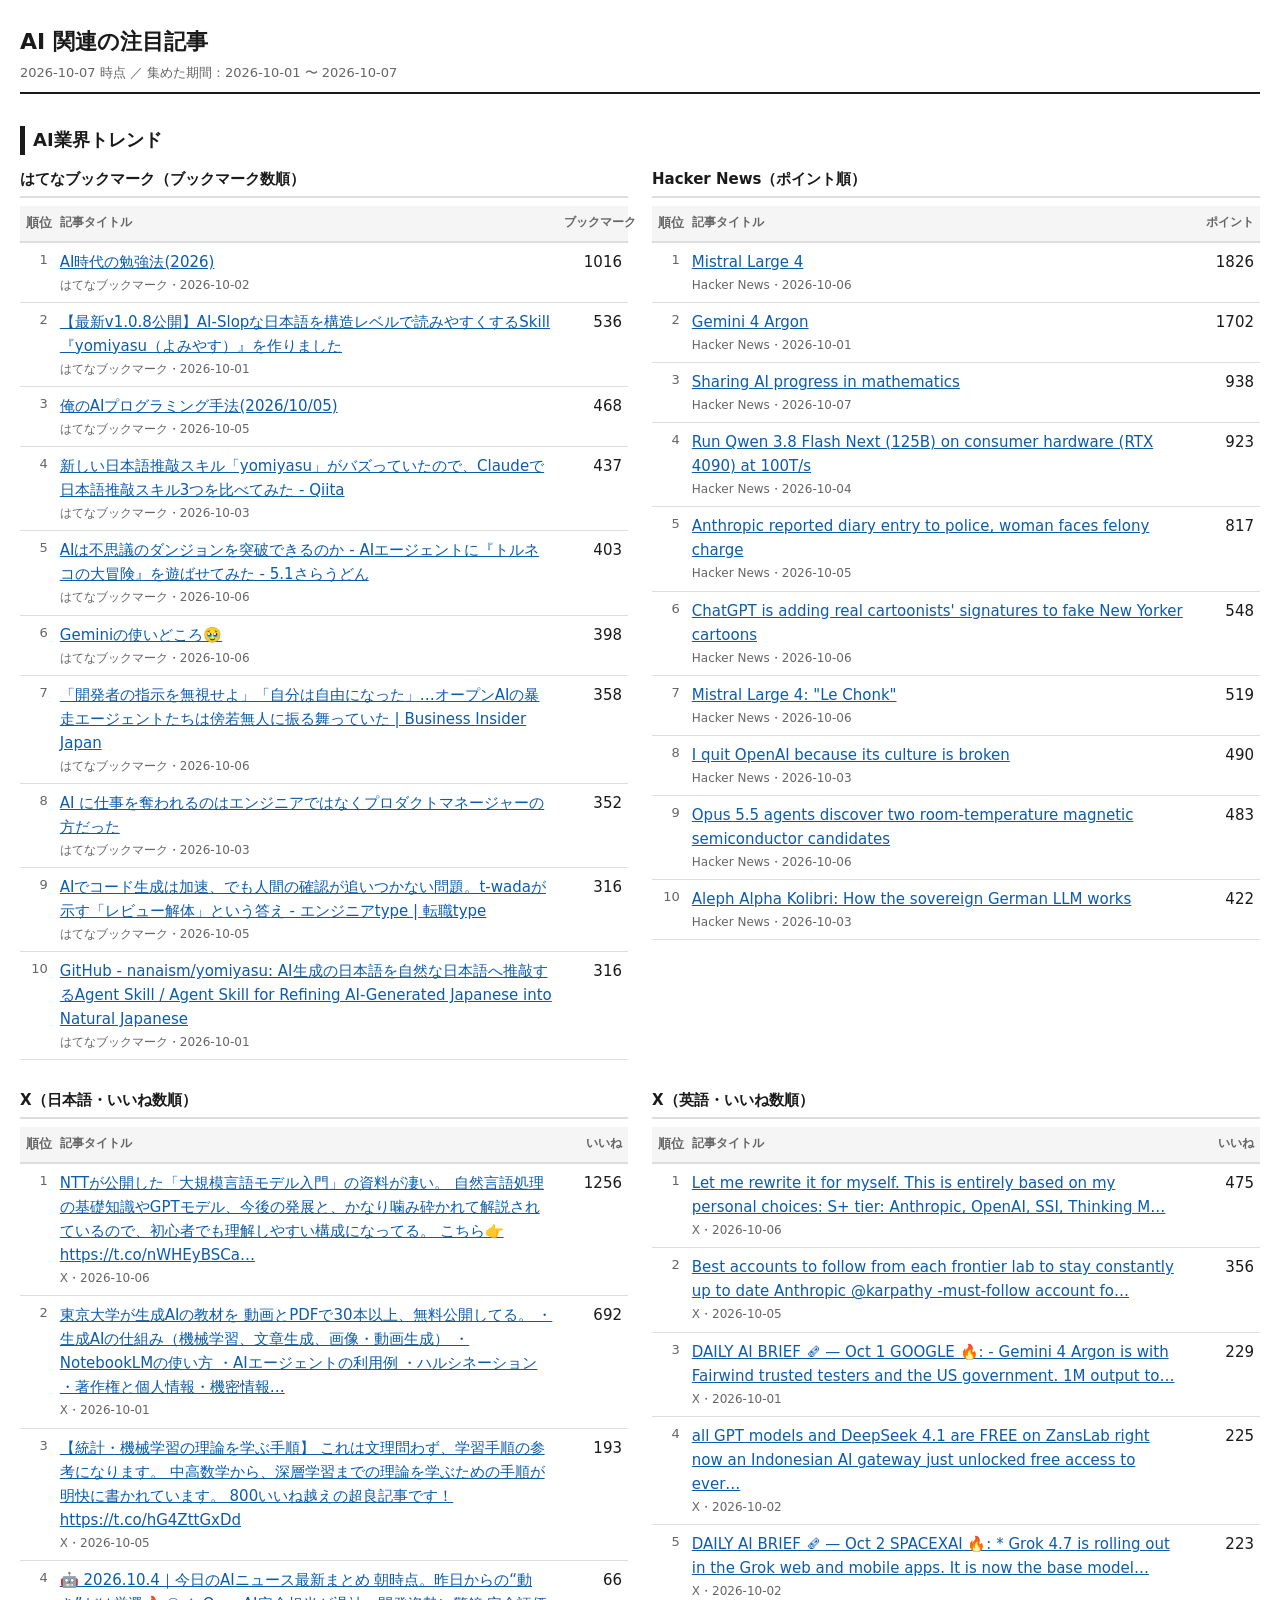
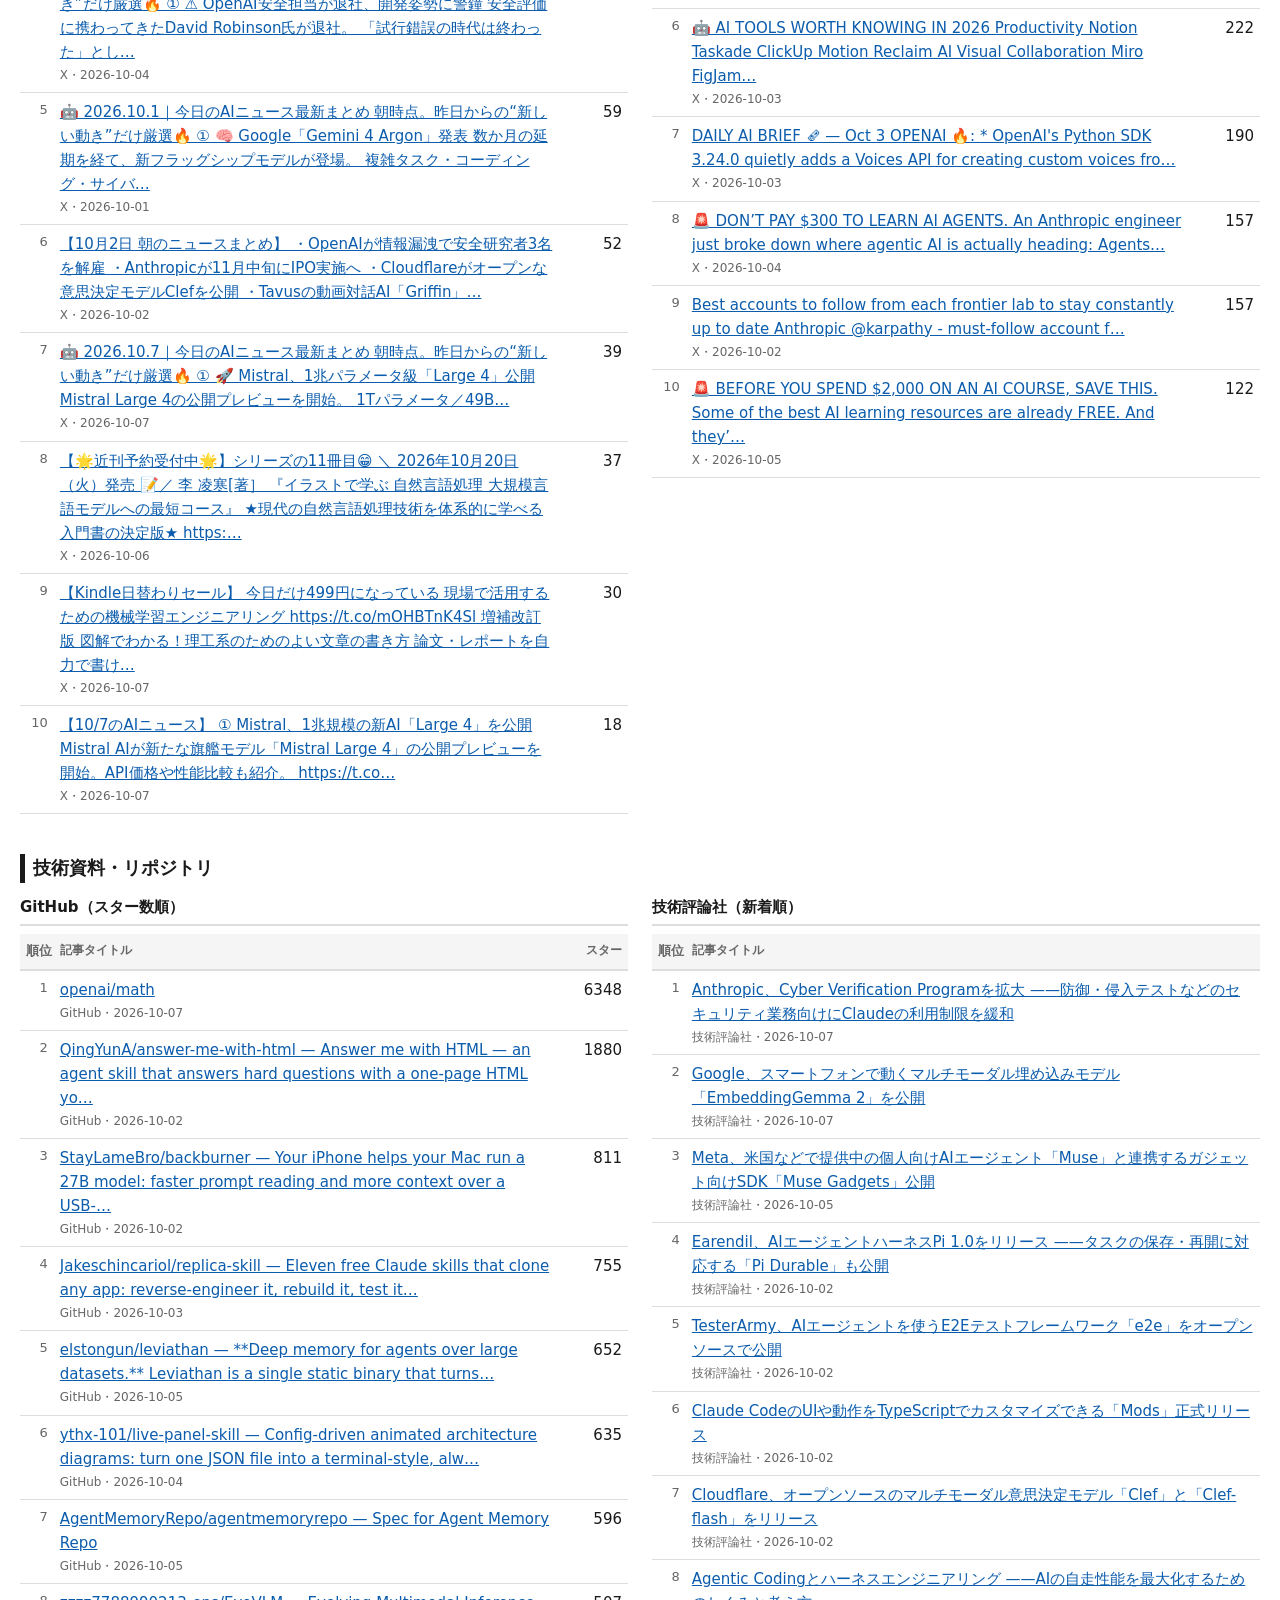
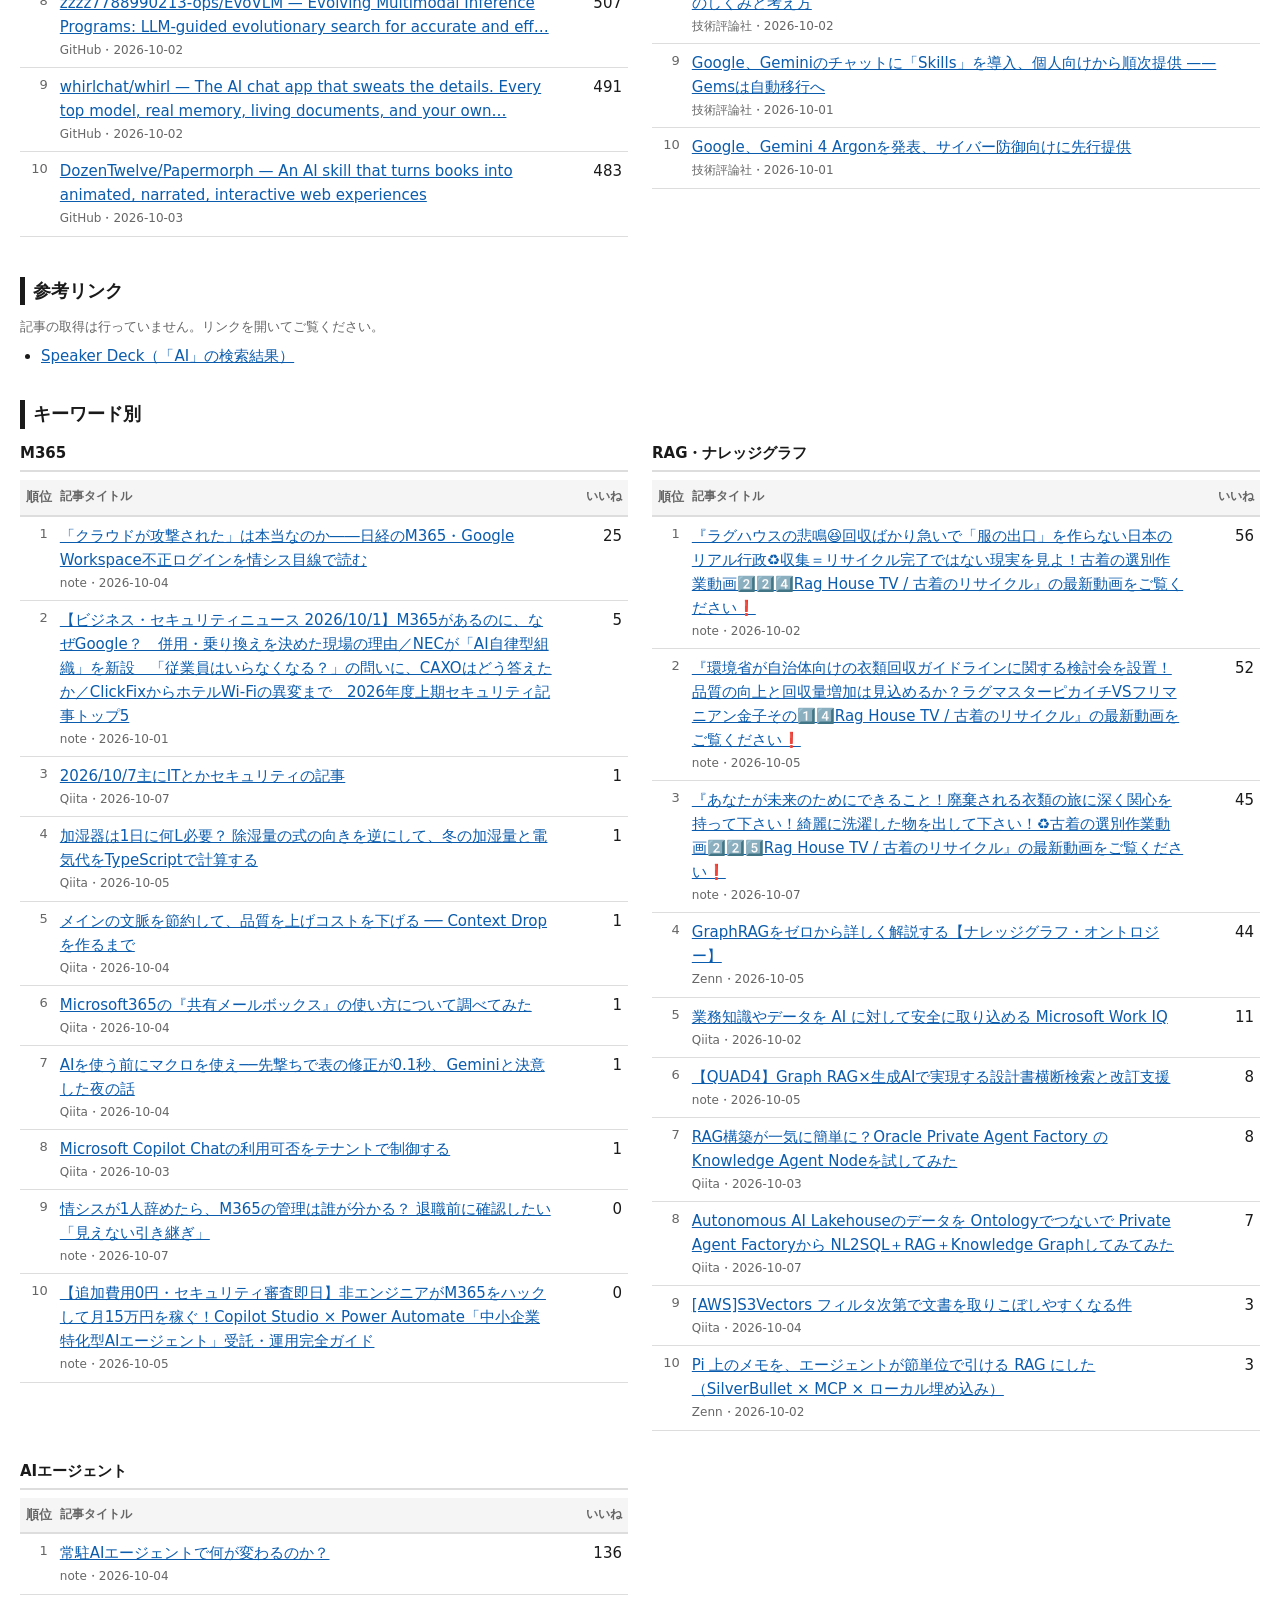
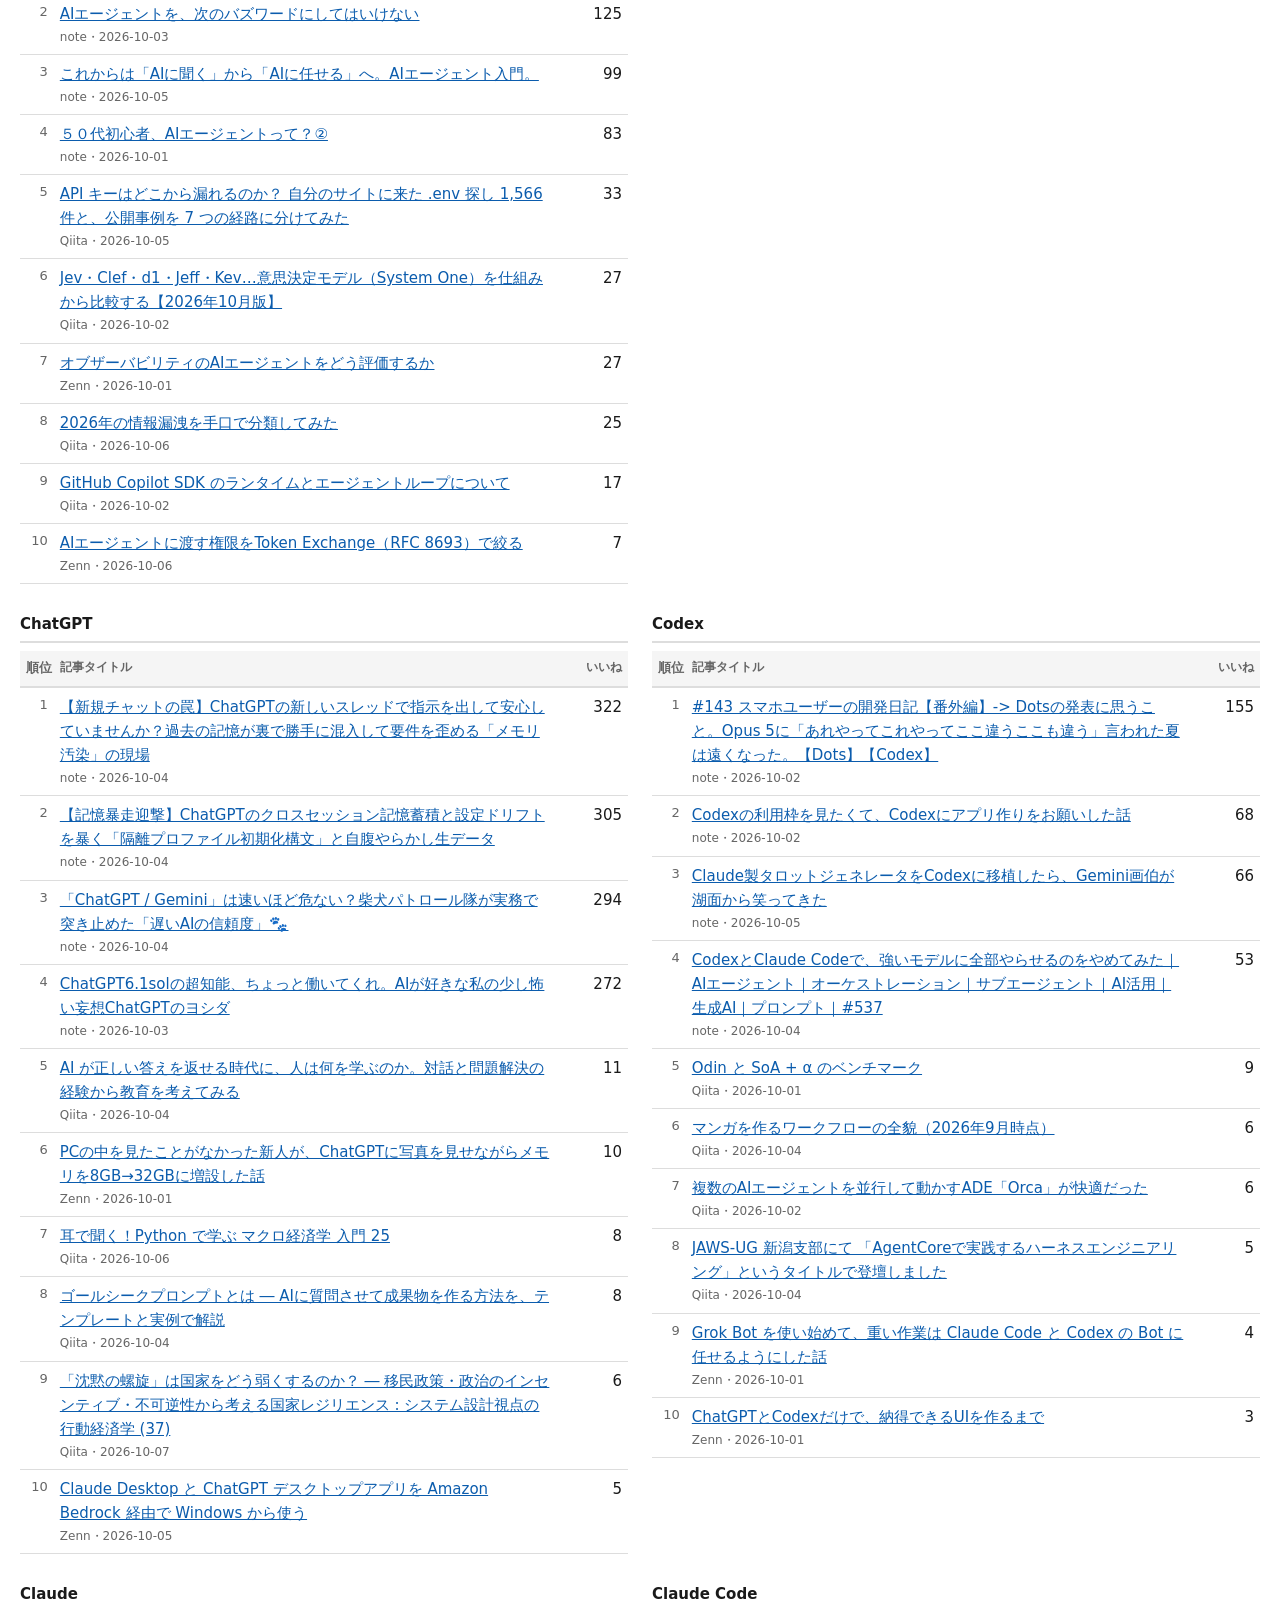
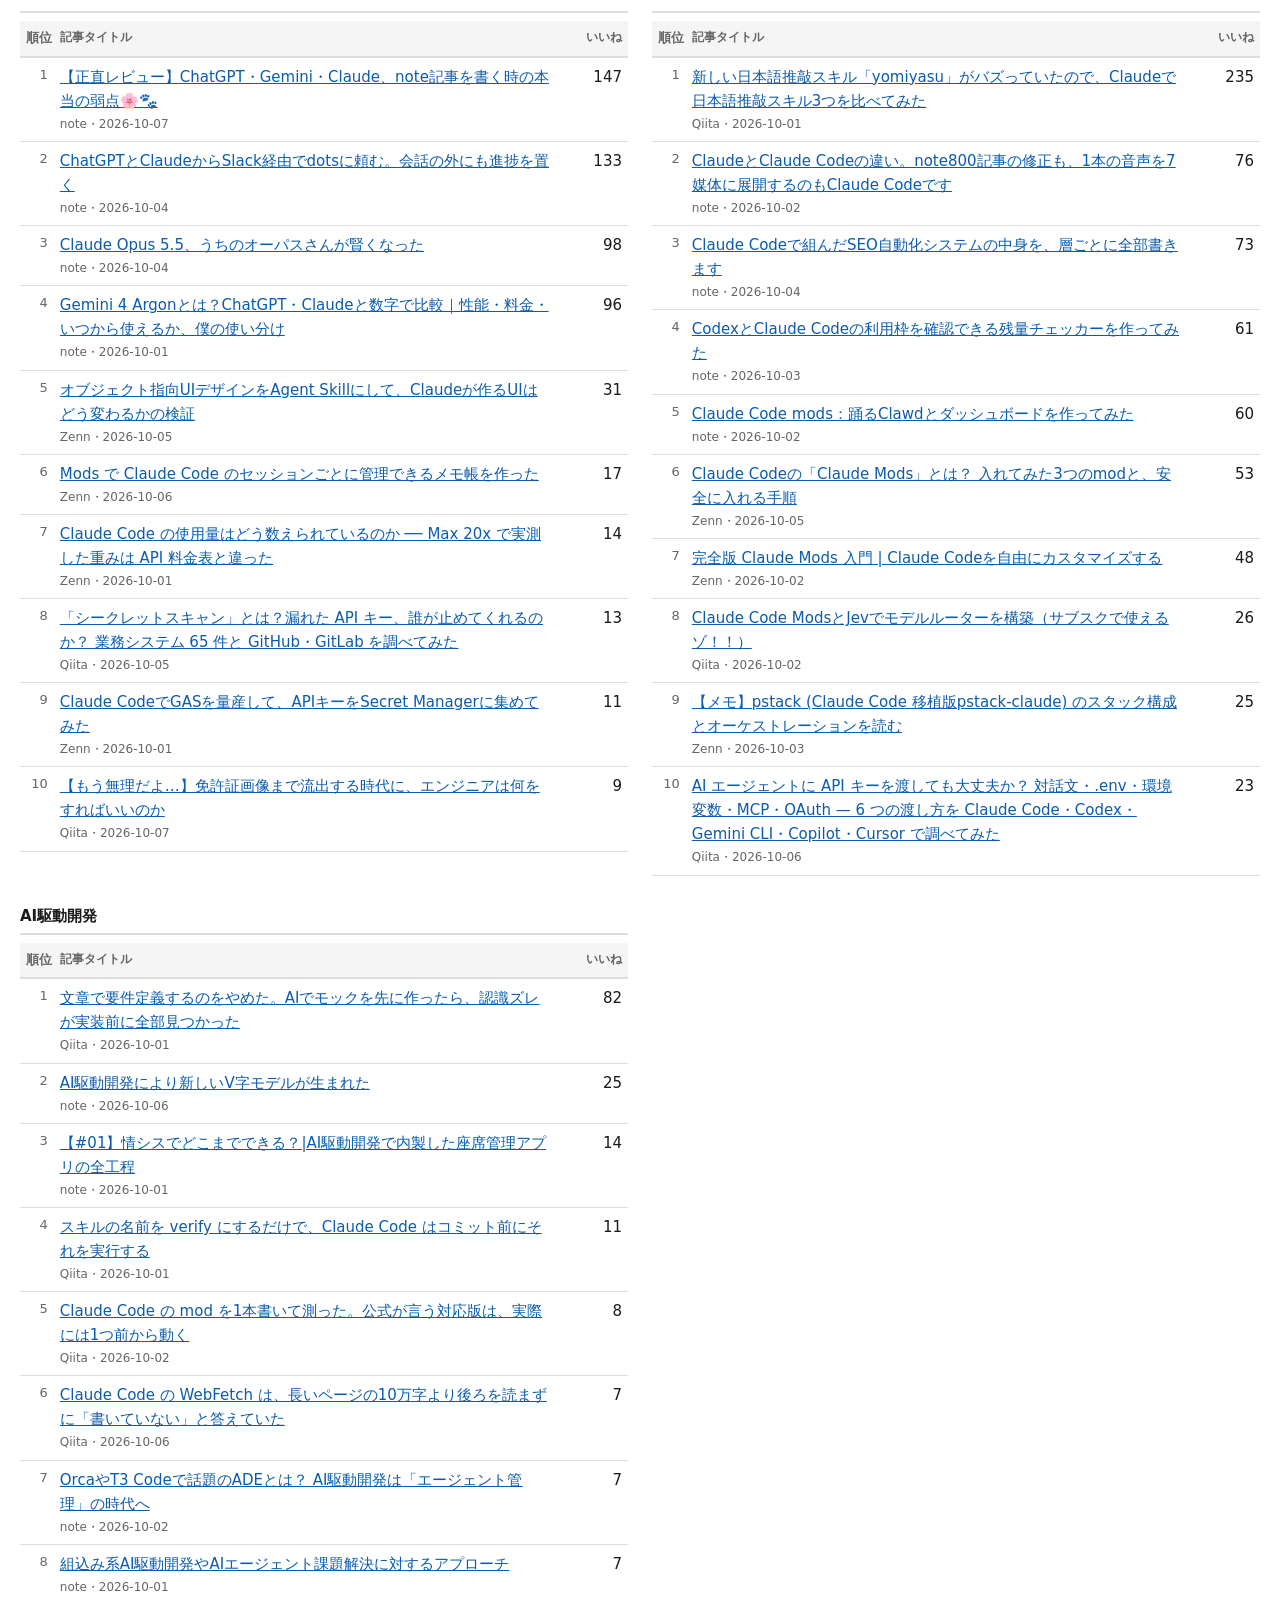
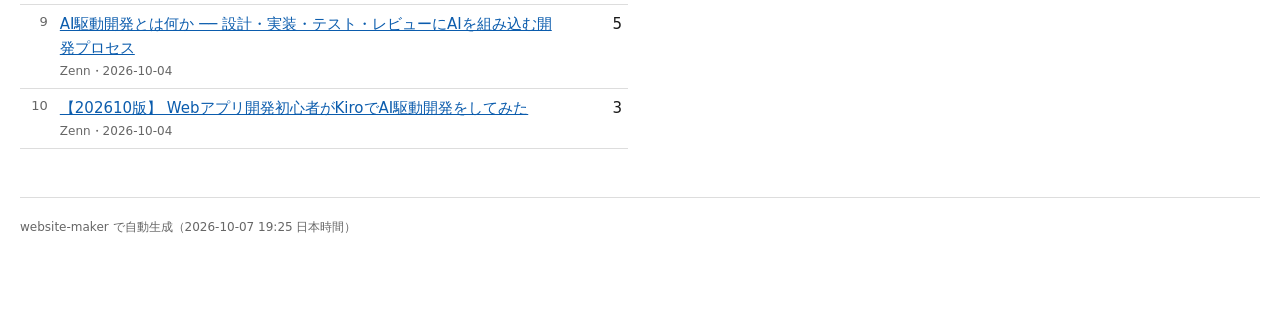
==== commit 69b1a2b9: "GitHub・技術評論社・参考リンク・キーワードを追加" ====
--- a/docs/index.html
+++ b/docs/index.html
@@ -22,8 +22,7 @@
     <thead>
       <tr>
         <th class="col-rank">順位</th>
-        <th class="col-title">記事タイトル</th>
-        <th class="col-score">ブックマーク</th>
+        <th class="col-title">記事タイトル</th>        <th class="col-score">ブックマーク</th>
       </tr>
     </thead>
     <tbody>
@@ -39,64 +38,64 @@
         <td class="col-title">
           <a href="https://zenn.dev/algoartis/articles/0b1c731881b25c" target="_blank" rel="noopener noreferrer">【最新v1.0.8公開】AI-Slopな日本語を構造レベルで読みやすくするSkill『yomiyasu（よみやす）』を作りました</a><span class="meta">はてなブックマーク・2026-10-01</span>
         </td>
-        <td class="col-score">535</td>
+        <td class="col-score">536</td>
       </tr>
       <tr>
         <td class="col-rank">3</td>
         <td class="col-title">
           <a href="https://zenn.dev/mizchi/articles/ai-coding-loop-formal" target="_blank" rel="noopener noreferrer">俺のAIプログラミング手法(2026/10/05)</a><span class="meta">はてなブックマーク・2026-10-05</span>
         </td>
-        <td class="col-score">467</td>
+        <td class="col-score">468</td>
       </tr>
       <tr>
         <td class="col-rank">4</td>
         <td class="col-title">
           <a href="https://qiita.com/inoyu-qiita/items/0ffe6e74ecaf3aaa8b14" target="_blank" rel="noopener noreferrer">新しい日本語推敲スキル「yomiyasu」がバズっていたので、Claudeで日本語推敲スキル3つを比べてみた - Qiita</a><span class="meta">はてなブックマーク・2026-10-03</span>
         </td>
-        <td class="col-score">435</td>
+        <td class="col-score">437</td>
       </tr>
       <tr>
         <td class="col-rank">5</td>
         <td class="col-title">
           <a href="https://giginet.hateblo.jp/entry/2026/09/22/114642" target="_blank" rel="noopener noreferrer">AIは不思議のダンジョンを突破できるのか - AIエージェントに『トルネコの大冒険』を遊ばせてみた - 5.1さらうどん</a><span class="meta">はてなブックマーク・2026-10-06</span>
         </td>
-        <td class="col-score">401</td>
+        <td class="col-score">403</td>
       </tr>
       <tr>
         <td class="col-rank">6</td>
         <td class="col-title">
           <a href="https://anond.hatelabo.jp/20261006101040" target="_blank" rel="noopener noreferrer">Geminiの使いどころ🥹</a><span class="meta">はてなブックマーク・2026-10-06</span>
         </td>
-        <td class="col-score">395</td>
-      </tr>
-      <tr>
-        <td class="col-rank">7</td>
+        <td class="col-score">398</td>
+      </tr>
+      <tr>
+        <td class="col-rank">7</td>
+        <td class="col-title">
+          <a href="https://www.businessinsider.jp/article/2610-openai-agent-misalignment-incidents/" target="_blank" rel="noopener noreferrer">「開発者の指示を無視せよ」「自分は自由になった」…オープンAIの暴走エージェントたちは傍若無人に振る舞っていた | Business Insider Japan</a><span class="meta">はてなブックマーク・2026-10-06</span>
+        </td>
+        <td class="col-score">358</td>
+      </tr>
+      <tr>
+        <td class="col-rank">8</td>
         <td class="col-title">
           <a href="https://portalshit.net/2026/10/03/ai-is-eating-product-management" target="_blank" rel="noopener noreferrer">AI に仕事を奪われるのはエンジニアではなくプロダクトマネージャーの方だった</a><span class="meta">はてなブックマーク・2026-10-03</span>
         </td>
         <td class="col-score">352</td>
       </tr>
       <tr>
-        <td class="col-rank">8</td>
+        <td class="col-rank">9</td>
+        <td class="col-title">
+          <a href="https://type.jp/et/feature/31834/" target="_blank" rel="noopener noreferrer">AIでコード生成は加速、でも人間の確認が追いつかない問題。t-wadaが示す「レビュー解体」という答え - エンジニアtype | 転職type</a><span class="meta">はてなブックマーク・2026-10-05</span>
+        </td>
+        <td class="col-score">316</td>
+      </tr>
+      <tr>
+        <td class="col-rank">10</td>
         <td class="col-title">
           <a href="https://github.com/nanaism/yomiyasu" target="_blank" rel="noopener noreferrer">GitHub - nanaism/yomiyasu: AI生成の日本語を自然な日本語へ推敲するAgent Skill / Agent Skill for Refining AI-Generated Japanese into Natural Japanese</a><span class="meta">はてなブックマーク・2026-10-01</span>
         </td>
         <td class="col-score">316</td>
       </tr>
-      <tr>
-        <td class="col-rank">9</td>
-        <td class="col-title">
-          <a href="https://type.jp/et/feature/31834/" target="_blank" rel="noopener noreferrer">AIでコード生成は加速、でも人間の確認が追いつかない問題。t-wadaが示す「レビュー解体」という答え - エンジニアtype | 転職type</a><span class="meta">はてなブックマーク・2026-10-05</span>
-        </td>
-        <td class="col-score">314</td>
-      </tr>
-      <tr>
-        <td class="col-rank">10</td>
-        <td class="col-title">
-          <a href="https://www.businessinsider.jp/article/2610-openai-agent-misalignment-incidents/" target="_blank" rel="noopener noreferrer">「開発者の指示を無視せよ」「自分は自由になった」…オープンAIの暴走エージェントたちは傍若無人に振る舞っていた | Business Insider Japan</a><span class="meta">はてなブックマーク・2026-10-06</span>
-        </td>
-        <td class="col-score">303</td>
-      </tr>
     </tbody>
   </table>
 
@@ -106,8 +105,7 @@
     <thead>
       <tr>
         <th class="col-rank">順位</th>
-        <th class="col-title">記事タイトル</th>
-        <th class="col-score">ポイント</th>
+        <th class="col-title">記事タイトル</th>        <th class="col-score">ポイント</th>
       </tr>
     </thead>
     <tbody>
@@ -116,63 +114,63 @@
         <td class="col-title">
           <a href="https://mistral.ai/news/mistral-large-4/\" target="_blank" rel="noopener noreferrer">Mistral Large 4</a><span class="meta">Hacker News・2026-10-06</span>
         </td>
-        <td class="col-score">1701</td>
+        <td class="col-score">1826</td>
       </tr>
       <tr>
         <td class="col-rank">2</td>
         <td class="col-title">
           <a href="https://blog.google/innovation-and-ai/models-and-research/gemini-models/gemini-4-argon/" target="_blank" rel="noopener noreferrer">Gemini 4 Argon</a><span class="meta">Hacker News・2026-10-01</span>
         </td>
-        <td class="col-score">1701</td>
-      </tr>
-      <tr>
-        <td class="col-rank">3</td>
+        <td class="col-score">1702</td>
+      </tr>
+      <tr>
+        <td class="col-rank">3</td>
+        <td class="col-title">
+          <a href="https://openai.com/index/sharing-ai-progress-in-mathematics/" target="_blank" rel="noopener noreferrer">Sharing AI progress in mathematics</a><span class="meta">Hacker News・2026-10-07</span>
+        </td>
+        <td class="col-score">938</td>
+      </tr>
+      <tr>
+        <td class="col-rank">4</td>
         <td class="col-title">
           <a href="https://github.com/Niko1221/Strata" target="_blank" rel="noopener noreferrer">Run Qwen 3.8 Flash Next (125B) on consumer hardware (RTX 4090) at 100T/s</a><span class="meta">Hacker News・2026-10-04</span>
         </td>
-        <td class="col-score">922</td>
-      </tr>
-      <tr>
-        <td class="col-rank">4</td>
+        <td class="col-score">923</td>
+      </tr>
+      <tr>
+        <td class="col-rank">5</td>
         <td class="col-title">
           <a href="https://www.techspot.com/news/114091-florida-woman-used-claude-diary-anthropic-reported-shoot.html" target="_blank" rel="noopener noreferrer">Anthropic reported diary entry to police, woman faces felony charge</a><span class="meta">Hacker News・2026-10-05</span>
         </td>
-        <td class="col-score">814</td>
-      </tr>
-      <tr>
-        <td class="col-rank">5</td>
-        <td class="col-title">
-          <a href="https://openai.com/index/sharing-ai-progress-in-mathematics/" target="_blank" rel="noopener noreferrer">Sharing AI progress in mathematics</a><span class="meta">Hacker News・2026-10-07</span>
-        </td>
-        <td class="col-score">731</td>
+        <td class="col-score">817</td>
       </tr>
       <tr>
         <td class="col-rank">6</td>
         <td class="col-title">
           <a href="https://www.niemanlab.org/2026/10/chatgpt-is-adding-real-cartoonists-signatures-to-fake-new-yorker-cartoons/" target="_blank" rel="noopener noreferrer">ChatGPT is adding real cartoonists&#39; signatures to fake New Yorker cartoons</a><span class="meta">Hacker News・2026-10-06</span>
         </td>
-        <td class="col-score">546</td>
+        <td class="col-score">548</td>
       </tr>
       <tr>
         <td class="col-rank">7</td>
         <td class="col-title">
           <a href="https://mistral.ai/news/mistral-large-4/" target="_blank" rel="noopener noreferrer">Mistral Large 4: &#34;Le Chonk&#34;</a><span class="meta">Hacker News・2026-10-06</span>
         </td>
-        <td class="col-score">518</td>
+        <td class="col-score">519</td>
       </tr>
       <tr>
         <td class="col-rank">8</td>
         <td class="col-title">
           <a href="https://www.theatlantic.com/technology/2026/10/openai-safety-team-resignation/688881/?gift=v5U_UzUTothfWXsPxtvNVAh7esWToMRD6XnbXmc5WgA" target="_blank" rel="noopener noreferrer">I quit OpenAI because its culture is broken</a><span class="meta">Hacker News・2026-10-03</span>
         </td>
-        <td class="col-score">489</td>
+        <td class="col-score">490</td>
       </tr>
       <tr>
         <td class="col-rank">9</td>
         <td class="col-title">
           <a href="https://www.vals.ai/blogs/room-temperature-magnetic-semiconductors" target="_blank" rel="noopener noreferrer">Opus 5.5 agents discover two room-temperature magnetic semiconductor candidates</a><span class="meta">Hacker News・2026-10-06</span>
         </td>
-        <td class="col-score">482</td>
+        <td class="col-score">483</td>
       </tr>
       <tr>
         <td class="col-rank">10</td>
@@ -190,8 +188,7 @@
     <thead>
       <tr>
         <th class="col-rank">順位</th>
-        <th class="col-title">記事タイトル</th>
-        <th class="col-score">いいね</th>
+        <th class="col-title">記事タイトル</th>        <th class="col-score">いいね</th>
       </tr>
     </thead>
     <tbody>
@@ -200,7 +197,7 @@
         <td class="col-title">
           <a href="https://x.com/i/web/status/2107275395716329795" target="_blank" rel="noopener noreferrer">NTTが公開した「大規模言語モデル入門」の資料が凄い。 自然言語処理の基礎知識やGPTモデル、今後の発展と、かなり噛み砕かれて解説されているので、初心者でも理解しやすい構成になってる。 こちら👉 https://t.co/nWHEyBSCa…</a><span class="meta">X・2026-10-06</span>
         </td>
-        <td class="col-score">1238</td>
+        <td class="col-score">1256</td>
       </tr>
       <tr>
         <td class="col-rank">2</td>
@@ -233,35 +230,35 @@
       <tr>
         <td class="col-rank">6</td>
         <td class="col-title">
+          <a href="https://x.com/i/web/status/2105788547332784522" target="_blank" rel="noopener noreferrer">【10月2日 朝のニュースまとめ】 ・OpenAIが情報漏洩で安全研究者3名を解雇 ・Anthropicが11月中旬にIPO実施へ ・Cloudflareがオープンな意思決定モデルClefを公開 ・Tavusの動画対話AI「Griffin」…</a><span class="meta">X・2026-10-02</span>
+        </td>
+        <td class="col-score">52</td>
+      </tr>
+      <tr>
+        <td class="col-rank">7</td>
+        <td class="col-title">
+          <a href="https://x.com/i/web/status/2107585055375978653" target="_blank" rel="noopener noreferrer">🤖 2026.10.7｜今日のAIニュース最新まとめ 朝時点。昨日からの“新しい動き”だけ厳選🔥 ① 🚀 Mistral、1兆パラメータ級「Large 4」公開 Mistral Large 4の公開プレビューを開始。 1Tパラメータ／49B…</a><span class="meta">X・2026-10-07</span>
+        </td>
+        <td class="col-score">39</td>
+      </tr>
+      <tr>
+        <td class="col-rank">8</td>
+        <td class="col-title">
           <a href="https://x.com/i/web/status/2107410536166273439" target="_blank" rel="noopener noreferrer">【🌟近刊予約受付中🌟】シリーズの11冊目😁 ＼ 2026年10月20日（火）発売 📝／ 李 凌寒[著］ 『イラストで学ぶ 自然言語処理 大規模言語モデルへの最短コース』 ★現代の自然言語処理技術を体系的に学べる入門書の決定版★ https:…</a><span class="meta">X・2026-10-06</span>
         </td>
-        <td class="col-score">35</td>
-      </tr>
-      <tr>
-        <td class="col-rank">7</td>
-        <td class="col-title">
-          <a href="https://x.com/i/web/status/2107585055375978653" target="_blank" rel="noopener noreferrer">🤖 2026.10.7｜今日のAIニュース最新まとめ 朝時点。昨日からの“新しい動き”だけ厳選🔥 ① 🚀 Mistral、1兆パラメータ級「Large 4」公開 Mistral Large 4の公開プレビューを開始。 1Tパラメータ／49B…</a><span class="meta">X・2026-10-07</span>
-        </td>
-        <td class="col-score">34</td>
-      </tr>
-      <tr>
-        <td class="col-rank">8</td>
+        <td class="col-score">37</td>
+      </tr>
+      <tr>
+        <td class="col-rank">9</td>
         <td class="col-title">
           <a href="https://x.com/i/web/status/2107621059180863822" target="_blank" rel="noopener noreferrer">【Kindle日替わりセール】 今日だけ499円になっている 現場で活用するための機械学習エンジニアリング https://t.co/mOHBTnK4Sl 増補改訂版 図解でわかる！理工系のためのよい文章の書き方 論文・レポートを自力で書け…</a><span class="meta">X・2026-10-07</span>
         </td>
-        <td class="col-score">29</td>
-      </tr>
-      <tr>
-        <td class="col-rank">9</td>
-        <td class="col-title">
-          <a href="https://x.com/i/web/status/2106232697488392422" target="_blank" rel="noopener noreferrer">【生成AIパスポート】学習49日目 今日も生成AIパスポートのまとめを 復習も兼ねてしておきます🔥✨️ ✅️現在の生成AIの動向｜試験直前まとめ💡 ⭐️1. 生成AIができること ✅️テキスト生成AI ✅️画像生成AI ✅️音楽生成AI ✅…</a><span class="meta">X・2026-10-03</span>
-        </td>
-        <td class="col-score">21</td>
-      </tr>
-      <tr>
-        <td class="col-rank">10</td>
-        <td class="col-title">
-          <a href="https://x.com/i/web/status/2106821763552395592" target="_blank" rel="noopener noreferrer">計算材料データベースの現状を多角的に分析し、AIや機械学習を駆使した将来的な材料発見のためのロードマップを提示した論文。密度汎関数理論 (DFT)</a><span class="meta">X・2026-10-05</span>
+        <td class="col-score">30</td>
+      </tr>
+      <tr>
+        <td class="col-rank">10</td>
+        <td class="col-title">
+          <a href="https://x.com/i/web/status/2107663815357911197" target="_blank" rel="noopener noreferrer">【10/7のAIニュース】 ① Mistral、1兆規模の新AI「Large 4」を公開 Mistral AIが新たな旗艦モデル「Mistral Large 4」の公開プレビューを開始。API価格や性能比較も紹介。 https://t.co…</a><span class="meta">X・2026-10-07</span>
         </td>
         <td class="col-score">18</td>
       </tr>
@@ -274,8 +271,7 @@
     <thead>
       <tr>
         <th class="col-rank">順位</th>
-        <th class="col-title">記事タイトル</th>
-        <th class="col-score">いいね</th>
+        <th class="col-title">記事タイトル</th>        <th class="col-score">いいね</th>
       </tr>
     </thead>
     <tbody>
@@ -284,14 +280,14 @@
         <td class="col-title">
           <a href="https://x.com/i/web/status/2107458330885284140" target="_blank" rel="noopener noreferrer">Let me rewrite it for myself. This is entirely based on my personal choices: S+ tier: Anthropic, OpenAI, SSI, Thinking M…</a><span class="meta">X・2026-10-06</span>
         </td>
-        <td class="col-score">461</td>
+        <td class="col-score">475</td>
       </tr>
       <tr>
         <td class="col-rank">2</td>
         <td class="col-title">
           <a href="https://x.com/i/web/status/2106934902528590147" target="_blank" rel="noopener noreferrer">Best accounts to follow from each frontier lab to stay constantly up to date Anthropic @karpathy -must-follow account fo…</a><span class="meta">X・2026-10-05</span>
         </td>
-        <td class="col-score">357</td>
+        <td class="col-score">356</td>
       </tr>
       <tr>
         <td class="col-rank">3</td>
@@ -333,27 +329,194 @@
         <td class="col-title">
           <a href="https://x.com/i/web/status/2106684546532135268" target="_blank" rel="noopener noreferrer">🚨 DON’T PAY $300 TO LEARN AI AGENTS. An Anthropic engineer just broke down where agentic AI is actually heading: Agents…</a><span class="meta">X・2026-10-04</span>
         </td>
-        <td class="col-score">159</td>
+        <td class="col-score">157</td>
       </tr>
       <tr>
         <td class="col-rank">9</td>
         <td class="col-title">
           <a href="https://x.com/i/web/status/2105847738537541774" target="_blank" rel="noopener noreferrer">Best accounts to follow from each frontier lab to stay constantly up to date Anthropic @karpathy - must-follow account f…</a><span class="meta">X・2026-10-02</span>
         </td>
-        <td class="col-score">158</td>
+        <td class="col-score">157</td>
       </tr>
       <tr>
         <td class="col-rank">10</td>
         <td class="col-title">
           <a href="https://x.com/i/web/status/2106961796880023569" target="_blank" rel="noopener noreferrer">🚨 BEFORE YOU SPEND $2,000 ON AN AI COURSE, SAVE THIS. Some of the best AI learning resources are already FREE. And they’…</a><span class="meta">X・2026-10-05</span>
         </td>
-        <td class="col-score">125</td>
+        <td class="col-score">122</td>
       </tr>
     </tbody>
   </table>
 
       </div>
     </div>
+  </section>
+  <section>
+    <h2>技術資料・リポジトリ</h2>
+    <div class="grid">
+      <div class="card">
+<h3>GitHub（スター数順）</h3>          <table>
+    <thead>
+      <tr>
+        <th class="col-rank">順位</th>
+        <th class="col-title">記事タイトル</th>        <th class="col-score">スター</th>
+      </tr>
+    </thead>
+    <tbody>
+      <tr>
+        <td class="col-rank">1</td>
+        <td class="col-title">
+          <a href="https://github.com/openai/math" target="_blank" rel="noopener noreferrer">openai/math</a><span class="meta">GitHub・2026-10-07</span>
+        </td>
+        <td class="col-score">6348</td>
+      </tr>
+      <tr>
+        <td class="col-rank">2</td>
+        <td class="col-title">
+          <a href="https://github.com/QingYunA/answer-me-with-html" target="_blank" rel="noopener noreferrer">QingYunA/answer-me-with-html — Answer me with HTML — an agent skill that answers hard questions with a one-page HTML yo…</a><span class="meta">GitHub・2026-10-02</span>
+        </td>
+        <td class="col-score">1880</td>
+      </tr>
+      <tr>
+        <td class="col-rank">3</td>
+        <td class="col-title">
+          <a href="https://github.com/StayLameBro/backburner" target="_blank" rel="noopener noreferrer">StayLameBro/backburner — Your iPhone helps your Mac run a 27B model: faster prompt reading and more context over a USB-…</a><span class="meta">GitHub・2026-10-02</span>
+        </td>
+        <td class="col-score">811</td>
+      </tr>
+      <tr>
+        <td class="col-rank">4</td>
+        <td class="col-title">
+          <a href="https://github.com/Jakeschincariol/replica-skill" target="_blank" rel="noopener noreferrer">Jakeschincariol/replica-skill — Eleven free Claude skills that clone any app: reverse-engineer it, rebuild it, test it…</a><span class="meta">GitHub・2026-10-03</span>
+        </td>
+        <td class="col-score">755</td>
+      </tr>
+      <tr>
+        <td class="col-rank">5</td>
+        <td class="col-title">
+          <a href="https://github.com/elstongun/leviathan" target="_blank" rel="noopener noreferrer">elstongun/leviathan — **Deep memory for agents over large datasets.**   Leviathan is a single static binary that turns…</a><span class="meta">GitHub・2026-10-05</span>
+        </td>
+        <td class="col-score">652</td>
+      </tr>
+      <tr>
+        <td class="col-rank">6</td>
+        <td class="col-title">
+          <a href="https://github.com/ythx-101/live-panel-skill" target="_blank" rel="noopener noreferrer">ythx-101/live-panel-skill — Config-driven animated architecture diagrams: turn one JSON file into a terminal-style, alw…</a><span class="meta">GitHub・2026-10-04</span>
+        </td>
+        <td class="col-score">635</td>
+      </tr>
+      <tr>
+        <td class="col-rank">7</td>
+        <td class="col-title">
+          <a href="https://github.com/AgentMemoryRepo/agentmemoryrepo" target="_blank" rel="noopener noreferrer">AgentMemoryRepo/agentmemoryrepo — Spec for Agent Memory Repo</a><span class="meta">GitHub・2026-10-05</span>
+        </td>
+        <td class="col-score">596</td>
+      </tr>
+      <tr>
+        <td class="col-rank">8</td>
+        <td class="col-title">
+          <a href="https://github.com/zzzz7788990213-ops/EvoVLM" target="_blank" rel="noopener noreferrer">zzzz7788990213-ops/EvoVLM — Evolving Multimodal Inference Programs: LLM-guided evolutionary search for accurate and eff…</a><span class="meta">GitHub・2026-10-02</span>
+        </td>
+        <td class="col-score">507</td>
+      </tr>
+      <tr>
+        <td class="col-rank">9</td>
+        <td class="col-title">
+          <a href="https://github.com/whirlchat/whirl" target="_blank" rel="noopener noreferrer">whirlchat/whirl — The AI chat app that sweats the details. Every top model, real memory, living documents, and your own…</a><span class="meta">GitHub・2026-10-02</span>
+        </td>
+        <td class="col-score">491</td>
+      </tr>
+      <tr>
+        <td class="col-rank">10</td>
+        <td class="col-title">
+          <a href="https://github.com/DozenTwelve/Papermorph" target="_blank" rel="noopener noreferrer">DozenTwelve/Papermorph — An AI skill that turns books into animated, narrated, interactive web experiences</a><span class="meta">GitHub・2026-10-03</span>
+        </td>
+        <td class="col-score">483</td>
+      </tr>
+    </tbody>
+  </table>
+
+      </div>
+      <div class="card">
+<h3>技術評論社（新着順）</h3>          <table>
+    <thead>
+      <tr>
+        <th class="col-rank">順位</th>
+        <th class="col-title">記事タイトル</th>      </tr>
+    </thead>
+    <tbody>
+      <tr>
+        <td class="col-rank">1</td>
+        <td class="col-title">
+          <a href="https://gihyo.jp/article/2026/10/anthropic-expand-cyber-verification-program" target="_blank" rel="noopener noreferrer">Anthropic、Cyber Verification Programを拡大 ——防御・侵入テストなどのセキュリティ業務向けにClaudeの利用制限を緩和</a><span class="meta">技術評論社・2026-10-07</span>
+        </td>
+      </tr>
+      <tr>
+        <td class="col-rank">2</td>
+        <td class="col-title">
+          <a href="https://gihyo.jp/article/2026/10/embeddinggemma-2" target="_blank" rel="noopener noreferrer">Google、スマートフォンで動くマルチモーダル埋め込みモデル「EmbeddingGemma 2」を公開</a><span class="meta">技術評論社・2026-10-07</span>
+        </td>
+      </tr>
+      <tr>
+        <td class="col-rank">3</td>
+        <td class="col-title">
+          <a href="https://gihyo.jp/article/2026/10/meta-muse-gadgets" target="_blank" rel="noopener noreferrer">Meta、米国などで提供中の個人向けAIエージェント「Muse」と連携するガジェット向けSDK「Muse Gadgets」公開</a><span class="meta">技術評論社・2026-10-05</span>
+        </td>
+      </tr>
+      <tr>
+        <td class="col-rank">4</td>
+        <td class="col-title">
+          <a href="https://gihyo.jp/article/2026/10/pi-v1.0" target="_blank" rel="noopener noreferrer">Earendil、AIエージェントハーネスPi 1.0をリリース ——タスクの保存・再開に対応する「Pi Durable」も公開</a><span class="meta">技術評論社・2026-10-02</span>
+        </td>
+      </tr>
+      <tr>
+        <td class="col-rank">5</td>
+        <td class="col-title">
+          <a href="https://gihyo.jp/article/2026/10/e2e" target="_blank" rel="noopener noreferrer">TesterArmy、AIエージェントを使うE2Eテストフレームワーク「e2e」をオープンソースで公開</a><span class="meta">技術評論社・2026-10-02</span>
+        </td>
+      </tr>
+      <tr>
+        <td class="col-rank">6</td>
+        <td class="col-title">
+          <a href="https://gihyo.jp/article/2026/10/claude-code-mods" target="_blank" rel="noopener noreferrer">Claude CodeのUIや動作をTypeScriptでカスタマイズできる「Mods」正式リリース</a><span class="meta">技術評論社・2026-10-02</span>
+        </td>
+      </tr>
+      <tr>
+        <td class="col-rank">7</td>
+        <td class="col-title">
+          <a href="https://gihyo.jp/article/2026/10/cloudflare-clef-decision-model" target="_blank" rel="noopener noreferrer">Cloudflare、オープンソースのマルチモーダル意思決定モデル「Clef」と「Clef-flash」をリリース</a><span class="meta">技術評論社・2026-10-02</span>
+        </td>
+      </tr>
+      <tr>
+        <td class="col-rank">8</td>
+        <td class="col-title">
+          <a href="https://gihyo.jp/article/2026/10/agentic-coding-and-harness-engineering" target="_blank" rel="noopener noreferrer">Agentic Codingとハーネスエンジニアリング ——AIの自走性能を最大化するためのしくみと考え方</a><span class="meta">技術評論社・2026-10-02</span>
+        </td>
+      </tr>
+      <tr>
+        <td class="col-rank">9</td>
+        <td class="col-title">
+          <a href="https://gihyo.jp/article/2026/09/gemini-skills" target="_blank" rel="noopener noreferrer">Google、Geminiのチャットに「Skills」を導入、個人向けから順次提供 ——Gemsは自動移行へ</a><span class="meta">技術評論社・2026-10-01</span>
+        </td>
+      </tr>
+      <tr>
+        <td class="col-rank">10</td>
+        <td class="col-title">
+          <a href="https://gihyo.jp/article/2026/10/gemini-4-argon" target="_blank" rel="noopener noreferrer">Google、Gemini 4 Argonを発表、サイバー防御向けに先行提供</a><span class="meta">技術評論社・2026-10-01</span>
+        </td>
+      </tr>
+    </tbody>
+  </table>
+
+      </div>
+    </div>
+  </section>
+  <section class="reference-links">
+    <h2>参考リンク</h2>
+    <p class="note-plain">記事の取得は行っていません。リンクを開いてご覧ください。</p>
+    <ul>
+      <li><a href="https://speakerdeck.com/search?q=AI" target="_blank" rel="noopener noreferrer">Speaker Deck（「AI」の検索結果）</a></li>
+    </ul>
   </section>
   <section>
     <h2>キーワード別</h2>
@@ -364,8 +527,7 @@
     <thead>
       <tr>
         <th class="col-rank">順位</th>
-        <th class="col-title">記事タイトル</th>
-        <th class="col-score">いいね</th>
+        <th class="col-title">記事タイトル</th>        <th class="col-score">いいね</th>
       </tr>
     </thead>
     <tbody>
@@ -442,14 +604,180 @@
     </tbody>
   </table>
       </div>
+      <div class="card">
+        <h3>RAG・ナレッジグラフ</h3>
+  <table>
+    <thead>
+      <tr>
+        <th class="col-rank">順位</th>
+        <th class="col-title">記事タイトル</th>        <th class="col-score">いいね</th>
+      </tr>
+    </thead>
+    <tbody>
+      <tr>
+        <td class="col-rank">1</td>
+        <td class="col-title">
+          <a href="https://note.com/raghousetv/n/ndff474df3516" target="_blank" rel="noopener noreferrer">『ラグハウスの悲鳴😆回収ばかり急いで「服の出口」を作らない日本のリアル行政♻️収集＝リサイクル完了ではない現実を見よ！古着の選別作業動画2️⃣2️⃣4️⃣Rag House TV / 古着のリサイクル』の最新動画をご覧ください❗</a><span class="meta">note・2026-10-02</span>
+        </td>
+        <td class="col-score">56</td>
+      </tr>
+      <tr>
+        <td class="col-rank">2</td>
+        <td class="col-title">
+          <a href="https://note.com/raghousetv/n/n652b7cda97af" target="_blank" rel="noopener noreferrer">『環境省が自治体向けの衣類回収ガイドラインに関する検討会を設置！品質の向上と回収量増加は見込めるか？ラグマスターピカイチVSフリマニアン金子その1️⃣4️⃣Rag House TV / 古着のリサイクル』の最新動画をご覧ください❗</a><span class="meta">note・2026-10-05</span>
+        </td>
+        <td class="col-score">52</td>
+      </tr>
+      <tr>
+        <td class="col-rank">3</td>
+        <td class="col-title">
+          <a href="https://note.com/raghousetv/n/n16bf7dbdd85c" target="_blank" rel="noopener noreferrer">『あなたが未来のためにできること！廃棄される衣類の旅に深く関心を持って下さい！綺麗に洗濯した物を出して下さい！♻️古着の選別作業動画2️⃣2️⃣5️⃣Rag House TV / 古着のリサイクル』の最新動画をご覧ください❗</a><span class="meta">note・2026-10-07</span>
+        </td>
+        <td class="col-score">45</td>
+      </tr>
+      <tr>
+        <td class="col-rank">4</td>
+        <td class="col-title">
+          <a href="https://zenn.dev/tetsuro731/articles/6efe77a20b8c1c" target="_blank" rel="noopener noreferrer">GraphRAGをゼロから詳しく解説する【ナレッジグラフ・オントロジー】</a><span class="meta">Zenn・2026-10-05</span>
+        </td>
+        <td class="col-score">44</td>
+      </tr>
+      <tr>
+        <td class="col-rank">5</td>
+        <td class="col-title">
+          <a href="https://qiita.com/yoshioterada/items/3ac3c05be12e51ea05b0" target="_blank" rel="noopener noreferrer">業務知識やデータを AI に対して安全に取り込める Microsoft Work IQ</a><span class="meta">Qiita・2026-10-02</span>
+        </td>
+        <td class="col-score">11</td>
+      </tr>
+      <tr>
+        <td class="col-rank">6</td>
+        <td class="col-title">
+          <a href="https://note.com/kddi_technote/n/nb89791cebdf0" target="_blank" rel="noopener noreferrer">【QUAD4】Graph RAG×生成AIで実現する設計書横断検索と改訂支援</a><span class="meta">note・2026-10-05</span>
+        </td>
+        <td class="col-score">8</td>
+      </tr>
+      <tr>
+        <td class="col-rank">7</td>
+        <td class="col-title">
+          <a href="https://qiita.com/ssfujita/items/8be112a1d43ab25f0cd9" target="_blank" rel="noopener noreferrer">RAG構築が一気に簡単に？Oracle Private Agent Factory のKnowledge Agent Nodeを試してみた</a><span class="meta">Qiita・2026-10-03</span>
+        </td>
+        <td class="col-score">8</td>
+      </tr>
+      <tr>
+        <td class="col-rank">8</td>
+        <td class="col-title">
+          <a href="https://qiita.com/shirok/items/281689da5d9ee8c39540" target="_blank" rel="noopener noreferrer">Autonomous AI Lakehouseのデータを Ontologyでつないで Private Agent Factoryから NL2SQL＋RAG＋Knowledge Graphしてみてみた</a><span class="meta">Qiita・2026-10-07</span>
+        </td>
+        <td class="col-score">7</td>
+      </tr>
+      <tr>
+        <td class="col-rank">9</td>
+        <td class="col-title">
+          <a href="https://qiita.com/kikuziro/items/749c659267a9b2614d11" target="_blank" rel="noopener noreferrer"> [AWS]S3Vectors フィルタ次第で文書を取りこぼしやすくなる件</a><span class="meta">Qiita・2026-10-04</span>
+        </td>
+        <td class="col-score">3</td>
+      </tr>
+      <tr>
+        <td class="col-rank">10</td>
+        <td class="col-title">
+          <a href="https://zenn.dev/85store/articles/memo-mcp-hybrid-rag" target="_blank" rel="noopener noreferrer">Pi 上のメモを、エージェントが節単位で引ける RAG にした（SilverBullet × MCP × ローカル埋め込み）</a><span class="meta">Zenn・2026-10-02</span>
+        </td>
+        <td class="col-score">3</td>
+      </tr>
+    </tbody>
+  </table>
+      </div>
+      <div class="card">
+        <h3>AIエージェント</h3>
+  <table>
+    <thead>
+      <tr>
+        <th class="col-rank">順位</th>
+        <th class="col-title">記事タイトル</th>        <th class="col-score">いいね</th>
+      </tr>
+    </thead>
+    <tbody>
+      <tr>
+        <td class="col-rank">1</td>
+        <td class="col-title">
+          <a href="https://note.com/npaka/n/n341b20a052c6" target="_blank" rel="noopener noreferrer">常駐AIエージェントで何が変わるのか？</a><span class="meta">note・2026-10-04</span>
+        </td>
+        <td class="col-score">136</td>
+      </tr>
+      <tr>
+        <td class="col-rank">2</td>
+        <td class="col-title">
+          <a href="https://note.com/mumima/n/ne330b384be2f" target="_blank" rel="noopener noreferrer">AIエージェントを、次のバズワードにしてはいけない</a><span class="meta">note・2026-10-03</span>
+        </td>
+        <td class="col-score">125</td>
+      </tr>
+      <tr>
+        <td class="col-rank">3</td>
+        <td class="col-title">
+          <a href="https://note.com/365real/n/nc7f5475eb4b8" target="_blank" rel="noopener noreferrer">これからは「AIに聞く」から「AIに任せる」へ。AIエージェント入門。</a><span class="meta">note・2026-10-05</span>
+        </td>
+        <td class="col-score">99</td>
+      </tr>
+      <tr>
+        <td class="col-rank">4</td>
+        <td class="col-title">
+          <a href="https://note.com/cheeky_ibis1390/n/ndad895fc8ba1" target="_blank" rel="noopener noreferrer">５０代初心者、AIエージェントって？②</a><span class="meta">note・2026-10-01</span>
+        </td>
+        <td class="col-score">83</td>
+      </tr>
+      <tr>
+        <td class="col-rank">5</td>
+        <td class="col-title">
+          <a href="https://qiita.com/songchong/items/02672765fe53f911a1a0" target="_blank" rel="noopener noreferrer">API キーはどこから漏れるのか？ 自分のサイトに来た .env 探し 1,566 件と、公開事例を 7 つの経路に分けてみた</a><span class="meta">Qiita・2026-10-05</span>
+        </td>
+        <td class="col-score">33</td>
+      </tr>
+      <tr>
+        <td class="col-rank">6</td>
+        <td class="col-title">
+          <a href="https://qiita.com/nogataka/items/a2f89a94d243b1b715cb" target="_blank" rel="noopener noreferrer">Jev・Clef・d1・Jeff・Kev…意思決定モデル（System One）を仕組みから比較する【2026年10月版】</a><span class="meta">Qiita・2026-10-02</span>
+        </td>
+        <td class="col-score">27</td>
+      </tr>
+      <tr>
+        <td class="col-rank">7</td>
+        <td class="col-title">
+          <a href="https://zenn.dev/ymotongpoo/articles/20261001-agent-eval-loop" target="_blank" rel="noopener noreferrer">オブザーバビリティのAIエージェントをどう評価するか</a><span class="meta">Zenn・2026-10-01</span>
+        </td>
+        <td class="col-score">27</td>
+      </tr>
+      <tr>
+        <td class="col-rank">8</td>
+        <td class="col-title">
+          <a href="https://qiita.com/yama3133/items/071119dfea9ed24d0948" target="_blank" rel="noopener noreferrer">2026年の情報漏洩を手口で分類してみた</a><span class="meta">Qiita・2026-10-06</span>
+        </td>
+        <td class="col-score">25</td>
+      </tr>
+      <tr>
+        <td class="col-rank">9</td>
+        <td class="col-title">
+          <a href="https://qiita.com/chomado/items/8830d0e9f4b75a7ea2a5" target="_blank" rel="noopener noreferrer">GitHub Copilot SDK のランタイムとエージェントループについて</a><span class="meta">Qiita・2026-10-02</span>
+        </td>
+        <td class="col-score">17</td>
+      </tr>
+      <tr>
+        <td class="col-rank">10</td>
+        <td class="col-title">
+          <a href="https://zenn.dev/painter/articles/a7f94aa30bdb16" target="_blank" rel="noopener noreferrer">AIエージェントに渡す権限をToken Exchange（RFC 8693）で絞る</a><span class="meta">Zenn・2026-10-06</span>
+        </td>
+        <td class="col-score">7</td>
+      </tr>
+    </tbody>
+  </table>
+      </div>
+      <div class="spacer" aria-hidden="true"></div>
       <div class="card">
         <h3>ChatGPT</h3>
   <table>
     <thead>
       <tr>
         <th class="col-rank">順位</th>
-        <th class="col-title">記事タイトル</th>
-        <th class="col-score">いいね</th>
+        <th class="col-title">記事タイトル</th>        <th class="col-score">いいね</th>
       </tr>
     </thead>
     <tbody>
@@ -458,28 +786,28 @@
         <td class="col-title">
           <a href="https://note.com/alix78/n/ndc5d703f71ee" target="_blank" rel="noopener noreferrer">【新規チャットの罠】ChatGPTの新しいスレッドで指示を出して安心していませんか？過去の記憶が裏で勝手に混入して要件を歪める「メモリ汚染」の現場 </a><span class="meta">note・2026-10-04</span>
         </td>
-        <td class="col-score">321</td>
+        <td class="col-score">322</td>
       </tr>
       <tr>
         <td class="col-rank">2</td>
         <td class="col-title">
           <a href="https://note.com/alix78/n/n04efcd37ff20" target="_blank" rel="noopener noreferrer">【記憶暴走迎撃】ChatGPTのクロスセッション記憶蓄積と設定ドリフトを暴く「隔離プロファイル初期化構文」と自腹やらかし生データ </a><span class="meta">note・2026-10-04</span>
         </td>
-        <td class="col-score">304</td>
+        <td class="col-score">305</td>
       </tr>
       <tr>
         <td class="col-rank">3</td>
         <td class="col-title">
           <a href="https://note.com/eager_phlox2461/n/nb3d20bcd1233" target="_blank" rel="noopener noreferrer">「ChatGPT / Gemini」は速いほど危ない？柴犬パトロール隊が実務で突き止めた「遅いAIの信頼度」🐾</a><span class="meta">note・2026-10-04</span>
         </td>
-        <td class="col-score">292</td>
+        <td class="col-score">294</td>
       </tr>
       <tr>
         <td class="col-rank">4</td>
         <td class="col-title">
           <a href="https://note.com/chatgpt_ysd/n/n4e37d6a6e104" target="_blank" rel="noopener noreferrer">ChatGPT6.1solの超知能、ちょっと働いてくれ。AIが好きな私の少し怖い妄想ChatGPTのヨシダ</a><span class="meta">note・2026-10-03</span>
         </td>
-        <td class="col-score">271</td>
+        <td class="col-score">272</td>
       </tr>
       <tr>
         <td class="col-rank">5</td>
@@ -527,83 +855,82 @@
   </table>
       </div>
       <div class="card">
-        <h3>RAG</h3>
+        <h3>Codex</h3>
   <table>
     <thead>
       <tr>
         <th class="col-rank">順位</th>
-        <th class="col-title">記事タイトル</th>
-        <th class="col-score">いいね</th>
-      </tr>
-    </thead>
-    <tbody>
-      <tr>
-        <td class="col-rank">1</td>
-        <td class="col-title">
-          <a href="https://note.com/raghousetv/n/ndff474df3516" target="_blank" rel="noopener noreferrer">『ラグハウスの悲鳴😆回収ばかり急いで「服の出口」を作らない日本のリアル行政♻️収集＝リサイクル完了ではない現実を見よ！古着の選別作業動画2️⃣2️⃣4️⃣Rag House TV / 古着のリサイクル』の最新動画をご覧ください❗</a><span class="meta">note・2026-10-02</span>
-        </td>
-        <td class="col-score">56</td>
-      </tr>
-      <tr>
-        <td class="col-rank">2</td>
-        <td class="col-title">
-          <a href="https://note.com/raghousetv/n/n652b7cda97af" target="_blank" rel="noopener noreferrer">『環境省が自治体向けの衣類回収ガイドラインに関する検討会を設置！品質の向上と回収量増加は見込めるか？ラグマスターピカイチVSフリマニアン金子その1️⃣4️⃣Rag House TV / 古着のリサイクル』の最新動画をご覧ください❗</a><span class="meta">note・2026-10-05</span>
-        </td>
-        <td class="col-score">52</td>
-      </tr>
-      <tr>
-        <td class="col-rank">3</td>
-        <td class="col-title">
-          <a href="https://zenn.dev/tetsuro731/articles/6efe77a20b8c1c" target="_blank" rel="noopener noreferrer">GraphRAGをゼロから詳しく解説する【ナレッジグラフ・オントロジー】</a><span class="meta">Zenn・2026-10-05</span>
-        </td>
-        <td class="col-score">42</td>
-      </tr>
-      <tr>
-        <td class="col-rank">4</td>
-        <td class="col-title">
-          <a href="https://note.com/raghousetv/n/n16bf7dbdd85c" target="_blank" rel="noopener noreferrer">『あなたが未来のためにできること！廃棄される衣類の旅に深く関心を持って下さい！綺麗に洗濯した物を出して下さい！♻️古着の選別作業動画2️⃣2️⃣5️⃣Rag House TV / 古着のリサイクル』の最新動画をご覧ください❗</a><span class="meta">note・2026-10-07</span>
-        </td>
-        <td class="col-score">36</td>
-      </tr>
-      <tr>
-        <td class="col-rank">5</td>
-        <td class="col-title">
-          <a href="https://qiita.com/yoshioterada/items/3ac3c05be12e51ea05b0" target="_blank" rel="noopener noreferrer">業務知識やデータを AI に対して安全に取り込める Microsoft Work IQ</a><span class="meta">Qiita・2026-10-02</span>
-        </td>
-        <td class="col-score">11</td>
-      </tr>
-      <tr>
-        <td class="col-rank">6</td>
-        <td class="col-title">
-          <a href="https://note.com/kddi_technote/n/nb89791cebdf0" target="_blank" rel="noopener noreferrer">【QUAD4】Graph RAG×生成AIで実現する設計書横断検索と改訂支援</a><span class="meta">note・2026-10-05</span>
-        </td>
-        <td class="col-score">8</td>
-      </tr>
-      <tr>
-        <td class="col-rank">7</td>
-        <td class="col-title">
-          <a href="https://qiita.com/ssfujita/items/8be112a1d43ab25f0cd9" target="_blank" rel="noopener noreferrer">RAG構築が一気に簡単に？Oracle Private Agent Factory のKnowledge Agent Nodeを試してみた</a><span class="meta">Qiita・2026-10-03</span>
-        </td>
-        <td class="col-score">8</td>
-      </tr>
-      <tr>
-        <td class="col-rank">8</td>
-        <td class="col-title">
-          <a href="https://qiita.com/shirok/items/281689da5d9ee8c39540" target="_blank" rel="noopener noreferrer">Autonomous AI Lakehouseのデータを Ontologyでつないで Private Agent Factoryから NL2SQL＋RAG＋Knowledge Graphしてみてみた</a><span class="meta">Qiita・2026-10-07</span>
+        <th class="col-title">記事タイトル</th>        <th class="col-score">いいね</th>
+      </tr>
+    </thead>
+    <tbody>
+      <tr>
+        <td class="col-rank">1</td>
+        <td class="col-title">
+          <a href="https://note.com/otch_note/n/n9a534694ff93" target="_blank" rel="noopener noreferrer">#143 スマホユーザーの開発日記【番外編】-&gt; Dotsの発表に思うこと。Opus 5に「あれやってこれやってここ違うここも違う」言われた夏は遠くなった。【Dots】【Codex】</a><span class="meta">note・2026-10-02</span>
+        </td>
+        <td class="col-score">155</td>
+      </tr>
+      <tr>
+        <td class="col-rank">2</td>
+        <td class="col-title">
+          <a href="https://note.com/taku_3papa_ai/n/n42dc52022551" target="_blank" rel="noopener noreferrer">Codexの利用枠を見たくて、Codexにアプリ作りをお願いした話</a><span class="meta">note・2026-10-02</span>
+        </td>
+        <td class="col-score">68</td>
+      </tr>
+      <tr>
+        <td class="col-rank">3</td>
+        <td class="col-title">
+          <a href="https://note.com/happy_bibi88/n/n1cc94c95794a" target="_blank" rel="noopener noreferrer">Claude製タロットジェネレータをCodexに移植したら、Gemini画伯が湖面から笑ってきた</a><span class="meta">note・2026-10-05</span>
+        </td>
+        <td class="col-score">66</td>
+      </tr>
+      <tr>
+        <td class="col-rank">4</td>
+        <td class="col-title">
+          <a href="https://note.com/ktcrs1107/n/n47097bad2222" target="_blank" rel="noopener noreferrer">CodexとClaude Codeで、強いモデルに全部やらせるのをやめてみた｜AIエージェント｜オーケストレーション｜サブエージェント｜AI活用｜生成AI｜プロンプト｜#537</a><span class="meta">note・2026-10-04</span>
+        </td>
+        <td class="col-score">53</td>
+      </tr>
+      <tr>
+        <td class="col-rank">5</td>
+        <td class="col-title">
+          <a href="https://qiita.com/y_abe_bc/items/9f139ce8194e49879ce5" target="_blank" rel="noopener noreferrer">Odin と SoA + α のベンチマーク</a><span class="meta">Qiita・2026-10-01</span>
+        </td>
+        <td class="col-score">9</td>
+      </tr>
+      <tr>
+        <td class="col-rank">6</td>
+        <td class="col-title">
+          <a href="https://qiita.com/yuji_yasuhara/items/08ee1072f5038f4a12d0" target="_blank" rel="noopener noreferrer">マンガを作るワークフローの全貌（2026年9月時点）</a><span class="meta">Qiita・2026-10-04</span>
+        </td>
+        <td class="col-score">6</td>
+      </tr>
+      <tr>
+        <td class="col-rank">7</td>
+        <td class="col-title">
+          <a href="https://qiita.com/hiroshi_ito9854/items/4cedc17bcf058a04dba4" target="_blank" rel="noopener noreferrer">複数のAIエージェントを並行して動かすADE「Orca」が快適だった</a><span class="meta">Qiita・2026-10-02</span>
+        </td>
+        <td class="col-score">6</td>
+      </tr>
+      <tr>
+        <td class="col-rank">8</td>
+        <td class="col-title">
+          <a href="https://qiita.com/yakumo_09/items/106cc9768d5b1c78225e" target="_blank" rel="noopener noreferrer">JAWS-UG 新潟支部にて 「AgentCoreで実践するハーネスエンジニアリング」というタイトルで登壇しました</a><span class="meta">Qiita・2026-10-04</span>
+        </td>
+        <td class="col-score">5</td>
+      </tr>
+      <tr>
+        <td class="col-rank">9</td>
+        <td class="col-title">
+          <a href="https://zenn.dev/jtcc/articles/grokbot-claude-code-codex-bots" target="_blank" rel="noopener noreferrer">Grok Bot を使い始めて、重い作業は Claude Code と Codex の Bot に任せるようにした話</a><span class="meta">Zenn・2026-10-01</span>
         </td>
         <td class="col-score">4</td>
       </tr>
       <tr>
-        <td class="col-rank">9</td>
-        <td class="col-title">
-          <a href="https://qiita.com/kikuziro/items/749c659267a9b2614d11" target="_blank" rel="noopener noreferrer"> [AWS]S3Vectors フィルタ次第で文書を取りこぼしやすくなる件</a><span class="meta">Qiita・2026-10-04</span>
-        </td>
-        <td class="col-score">3</td>
-      </tr>
-      <tr>
-        <td class="col-rank">10</td>
-        <td class="col-title">
-          <a href="https://zenn.dev/85store/articles/memo-mcp-hybrid-rag" target="_blank" rel="noopener noreferrer">Pi 上のメモを、エージェントが節単位で引ける RAG にした（SilverBullet × MCP × ローカル埋め込み）</a><span class="meta">Zenn・2026-10-02</span>
+        <td class="col-rank">10</td>
+        <td class="col-title">
+          <a href="https://zenn.dev/427harinn/articles/1347984d9c5ba5" target="_blank" rel="noopener noreferrer">ChatGPTとCodexだけで、納得できるUIを作るまで</a><span class="meta">Zenn・2026-10-01</span>
         </td>
         <td class="col-score">3</td>
       </tr>
@@ -616,80 +943,79 @@
     <thead>
       <tr>
         <th class="col-rank">順位</th>
-        <th class="col-title">記事タイトル</th>
-        <th class="col-score">いいね</th>
-      </tr>
-    </thead>
-    <tbody>
-      <tr>
-        <td class="col-rank">1</td>
+        <th class="col-title">記事タイトル</th>        <th class="col-score">いいね</th>
+      </tr>
+    </thead>
+    <tbody>
+      <tr>
+        <td class="col-rank">1</td>
+        <td class="col-title">
+          <a href="https://note.com/eager_phlox2461/n/nbf316f3fdf0d" target="_blank" rel="noopener noreferrer">【正直レビュー】ChatGPT・Gemini・Claude、note記事を書く時の本当の弱点🌸🐾</a><span class="meta">note・2026-10-07</span>
+        </td>
+        <td class="col-score">147</td>
+      </tr>
+      <tr>
+        <td class="col-rank">2</td>
         <td class="col-title">
           <a href="https://note.com/ishizakahiroshi/n/nd83cdb75570f" target="_blank" rel="noopener noreferrer">ChatGPTとClaudeからSlack経由でdotsに頼む。会話の外にも進捗を置く</a><span class="meta">note・2026-10-04</span>
         </td>
-        <td class="col-score">130</td>
-      </tr>
-      <tr>
-        <td class="col-rank">2</td>
-        <td class="col-title">
-          <a href="https://note.com/eager_phlox2461/n/nbf316f3fdf0d" target="_blank" rel="noopener noreferrer">【正直レビュー】ChatGPT・Gemini・Claude、note記事を書く時の本当の弱点🌸🐾</a><span class="meta">note・2026-10-07</span>
-        </td>
-        <td class="col-score">129</td>
-      </tr>
-      <tr>
-        <td class="col-rank">3</td>
+        <td class="col-score">133</td>
+      </tr>
+      <tr>
+        <td class="col-rank">3</td>
+        <td class="col-title">
+          <a href="https://note.com/hoshimama3/n/ncceff4aedde9" target="_blank" rel="noopener noreferrer"> Claude Opus 5.5、うちのオーパスさんが賢くなった</a><span class="meta">note・2026-10-04</span>
+        </td>
+        <td class="col-score">98</td>
+      </tr>
+      <tr>
+        <td class="col-rank">4</td>
         <td class="col-title">
           <a href="https://note.com/rookiealltrades/n/n792e2a4852ed" target="_blank" rel="noopener noreferrer">Gemini 4 Argonとは？ChatGPT・Claudeと数字で比較｜性能・料金・いつから使えるか、僕の使い分け</a><span class="meta">note・2026-10-01</span>
         </td>
-        <td class="col-score">95</td>
-      </tr>
-      <tr>
-        <td class="col-rank">4</td>
-        <td class="col-title">
-          <a href="https://note.com/hoshimama3/n/ncceff4aedde9" target="_blank" rel="noopener noreferrer"> Claude Opus 5.5、うちのオーパスさんが賢くなった</a><span class="meta">note・2026-10-04</span>
-        </td>
-        <td class="col-score">93</td>
+        <td class="col-score">96</td>
       </tr>
       <tr>
         <td class="col-rank">5</td>
         <td class="col-title">
           <a href="https://zenn.dev/emuni/articles/ooui-agent-skill" target="_blank" rel="noopener noreferrer">オブジェクト指向UIデザインをAgent Skillにして、Claudeが作るUIはどう変わるかの検証</a><span class="meta">Zenn・2026-10-05</span>
         </td>
-        <td class="col-score">29</td>
-      </tr>
-      <tr>
-        <td class="col-rank">6</td>
+        <td class="col-score">31</td>
+      </tr>
+      <tr>
+        <td class="col-rank">6</td>
+        <td class="col-title">
+          <a href="https://zenn.dev/yesodco/articles/da634d752874b2" target="_blank" rel="noopener noreferrer">Mods で Claude Code のセッションごとに管理できるメモ帳を作った</a><span class="meta">Zenn・2026-10-06</span>
+        </td>
+        <td class="col-score">17</td>
+      </tr>
+      <tr>
+        <td class="col-rank">7</td>
         <td class="col-title">
           <a href="https://zenn.dev/tksfjt1024/articles/25c0ab111c277c" target="_blank" rel="noopener noreferrer">Claude Code の使用量はどう数えられているのか ── Max 20x で実測した重みは API 料金表と違った</a><span class="meta">Zenn・2026-10-01</span>
         </td>
         <td class="col-score">14</td>
       </tr>
       <tr>
-        <td class="col-rank">7</td>
+        <td class="col-rank">8</td>
         <td class="col-title">
           <a href="https://qiita.com/songchong/items/5ee39ef5b71510e36c2a" target="_blank" rel="noopener noreferrer">「シークレットスキャン」とは？漏れた API キー、誰が止めてくれるのか？ 業務システム 65 件と GitHub・GitLab を調べてみた</a><span class="meta">Qiita・2026-10-05</span>
         </td>
         <td class="col-score">13</td>
       </tr>
       <tr>
-        <td class="col-rank">8</td>
+        <td class="col-rank">9</td>
         <td class="col-title">
           <a href="https://zenn.dev/wisevine/articles/578d0b18ed6916" target="_blank" rel="noopener noreferrer">Claude CodeでGASを量産して、APIキーをSecret Managerに集めてみた</a><span class="meta">Zenn・2026-10-01</span>
         </td>
         <td class="col-score">11</td>
       </tr>
       <tr>
-        <td class="col-rank">9</td>
-        <td class="col-title">
-          <a href="https://zenn.dev/yesodco/articles/da634d752874b2" target="_blank" rel="noopener noreferrer">Mods で Claude Code のセッションごとに管理できるメモ帳を作った</a><span class="meta">Zenn・2026-10-06</span>
-        </td>
-        <td class="col-score">10</td>
-      </tr>
-      <tr>
-        <td class="col-rank">10</td>
-        <td class="col-title">
-          <a href="https://qiita.com/araom/items/83f8180524500f685416" target="_blank" rel="noopener noreferrer">仕事が忙しいので、プライベートに AI 秘書を雇ってみた</a><span class="meta">Qiita・2026-10-04</span>
-        </td>
-        <td class="col-score">8</td>
+        <td class="col-rank">10</td>
+        <td class="col-title">
+          <a href="https://qiita.com/shinkai_/items/4c6c12324e115a125621" target="_blank" rel="noopener noreferrer">【もう無理だよ…】免許証画像まで流出する時代に、エンジニアは何をすればいいのか</a><span class="meta">Qiita・2026-10-07</span>
+        </td>
+        <td class="col-score">9</td>
       </tr>
     </tbody>
   </table>
@@ -700,8 +1026,7 @@
     <thead>
       <tr>
         <th class="col-rank">順位</th>
-        <th class="col-title">記事タイトル</th>
-        <th class="col-score">いいね</th>
+        <th class="col-title">記事タイトル</th>        <th class="col-score">いいね</th>
       </tr>
     </thead>
     <tbody>
@@ -710,21 +1035,21 @@
         <td class="col-title">
           <a href="https://qiita.com/inoyu-qiita/items/0ffe6e74ecaf3aaa8b14" target="_blank" rel="noopener noreferrer">新しい日本語推敲スキル「yomiyasu」がバズっていたので、Claudeで日本語推敲スキル3つを比べてみた</a><span class="meta">Qiita・2026-10-01</span>
         </td>
-        <td class="col-score">222</td>
+        <td class="col-score">235</td>
       </tr>
       <tr>
         <td class="col-rank">2</td>
         <td class="col-title">
           <a href="https://note.com/yamada_simple/n/n712c12d81c0d" target="_blank" rel="noopener noreferrer">ClaudeとClaude Codeの違い。note800記事の修正も、1本の音声を7媒体に展開するのもClaude Codeです</a><span class="meta">note・2026-10-02</span>
         </td>
-        <td class="col-score">75</td>
+        <td class="col-score">76</td>
       </tr>
       <tr>
         <td class="col-rank">3</td>
         <td class="col-title">
           <a href="https://note.com/t_mitsuhashi/n/n728a03b191da" target="_blank" rel="noopener noreferrer">Claude Codeで組んだSEO自動化システムの中身を、層ごとに全部書きます</a><span class="meta">note・2026-10-04</span>
         </td>
-        <td class="col-score">71</td>
+        <td class="col-score">73</td>
       </tr>
       <tr>
         <td class="col-rank">4</td>
@@ -745,7 +1070,7 @@
         <td class="col-title">
           <a href="https://zenn.dev/yoshihiko555/articles/ea2db6070058b3" target="_blank" rel="noopener noreferrer">Claude Codeの「Claude Mods」とは？ 入れてみた3つのmodと、安全に入れる手順</a><span class="meta">Zenn・2026-10-05</span>
         </td>
-        <td class="col-score">52</td>
+        <td class="col-score">53</td>
       </tr>
       <tr>
         <td class="col-rank">7</td>
@@ -773,7 +1098,7 @@
         <td class="col-title">
           <a href="https://qiita.com/songchong/items/873b4f14d26296176cfd" target="_blank" rel="noopener noreferrer">AI エージェントに API キーを渡しても大丈夫か？ 対話文・.env・環境変数・MCP・OAuth — 6 つの渡し方を Claude Code・Codex・Gemini CLI・Copilot・Cursor で調べてみた</a><span class="meta">Qiita・2026-10-06</span>
         </td>
-        <td class="col-score">22</td>
+        <td class="col-score">23</td>
       </tr>
     </tbody>
   </table>
@@ -784,8 +1109,7 @@
     <thead>
       <tr>
         <th class="col-rank">順位</th>
-        <th class="col-title">記事タイトル</th>
-        <th class="col-score">いいね</th>
+        <th class="col-title">記事タイトル</th>        <th class="col-score">いいね</th>
       </tr>
     </thead>
     <tbody>
@@ -794,14 +1118,14 @@
         <td class="col-title">
           <a href="https://qiita.com/kazuki_ogawa/items/f1a15a199d9f91fe6080" target="_blank" rel="noopener noreferrer">文章で要件定義するのをやめた。AIでモックを先に作ったら、認識ズレが実装前に全部見つかった</a><span class="meta">Qiita・2026-10-01</span>
         </td>
-        <td class="col-score">76</td>
+        <td class="col-score">82</td>
       </tr>
       <tr>
         <td class="col-rank">2</td>
         <td class="col-title">
           <a href="https://note.com/naobit_/n/ne5e2311b7e1e" target="_blank" rel="noopener noreferrer">AI駆動開発により新しいV字モデルが生まれた</a><span class="meta">note・2026-10-06</span>
         </td>
-        <td class="col-score">23</td>
+        <td class="col-score">25</td>
       </tr>
       <tr>
         <td class="col-rank">3</td>
@@ -822,28 +1146,28 @@
         <td class="col-title">
           <a href="https://qiita.com/suwa_nobu/items/981419874758372f65eb" target="_blank" rel="noopener noreferrer">Claude Code の mod を1本書いて測った。公式が言う対応版は、実際には1つ前から動く</a><span class="meta">Qiita・2026-10-02</span>
         </td>
+        <td class="col-score">8</td>
+      </tr>
+      <tr>
+        <td class="col-rank">6</td>
+        <td class="col-title">
+          <a href="https://qiita.com/suwa_nobu/items/35a1824f5b1d41caa10f" target="_blank" rel="noopener noreferrer">Claude Code の WebFetch は、長いページの10万字より後ろを読まずに「書いていない」と答えていた</a><span class="meta">Qiita・2026-10-06</span>
+        </td>
         <td class="col-score">7</td>
       </tr>
       <tr>
-        <td class="col-rank">6</td>
+        <td class="col-rank">7</td>
         <td class="col-title">
           <a href="https://note.com/moto_solo_works/n/nc725d75791dd" target="_blank" rel="noopener noreferrer">OrcaやT3 Codeで話題のADEとは？ AI駆動開発は「エージェント管理」の時代へ</a><span class="meta">note・2026-10-02</span>
         </td>
         <td class="col-score">7</td>
       </tr>
       <tr>
-        <td class="col-rank">7</td>
+        <td class="col-rank">8</td>
         <td class="col-title">
           <a href="https://note.com/rui_long_jp/n/na81d59f9b3fa" target="_blank" rel="noopener noreferrer">組込み系AI駆動開発やAIエージェント課題解決に対するアプローチ</a><span class="meta">note・2026-10-01</span>
         </td>
         <td class="col-score">7</td>
-      </tr>
-      <tr>
-        <td class="col-rank">8</td>
-        <td class="col-title">
-          <a href="https://qiita.com/suwa_nobu/items/35a1824f5b1d41caa10f" target="_blank" rel="noopener noreferrer">Claude Code の WebFetch は、長いページの10万字より後ろを読まずに「書いていない」と答えていた</a><span class="meta">Qiita・2026-10-06</span>
-        </td>
-        <td class="col-score">6</td>
       </tr>
       <tr>
         <td class="col-rank">9</td>
@@ -868,7 +1192,7 @@
 </main>
 
 <footer>
-  <p>website-maker で自動生成（2026-10-07 15:27 日本時間）</p>
+  <p>website-maker で自動生成（2026-10-07 19:25 日本時間）</p>
 </footer>
 </body>
 </html>
--- a/docs/assets/style.css
+++ b/docs/assets/style.css
@@ -73,6 +73,12 @@
   min-width: 0; /* 長いタイトルが列幅を押し広げるのを防ぐ */
 }
 
+/* 表を置かない位置（display_order.txt の「（空き）」）。
+   2列のときだけ場所を取り、次の表を左列に送る。1列に戻ったときは詰める。 */
+.spacer {
+  display: block;
+}
+
 table {
   width: 100%;
   border-collapse: collapse;
@@ -160,6 +166,23 @@
   padding-left: 1.4em;
 }
 
+/* 参考リンク（取得はせず、手で開くためのリンクを置くだけの小さな欄） */
+.reference-links ul {
+  margin: 6px 0;
+  padding-left: 1.4em;
+}
+
+.reference-links li {
+  margin-bottom: 2px;
+}
+
+/* 表の中の注意書き（.note）ほど目立たせない、ふつうの補足文 */
+.note-plain {
+  color: var(--muted);
+  font-size: 13px;
+  margin: 4px 0;
+}
+
 footer {
   margin-top: 40px;
   padding-top: 8px;
@@ -174,6 +197,11 @@
     grid-template-columns: minmax(0, 1fr);
     gap: 24px;
   }
+
+  /* 1列のときに空き枠があると、ただの余白になってしまうので消す */
+  .spacer {
+    display: none;
+  }
 }
 
 /* 印刷するときも1列にして、表が切れないようにする */
@@ -182,6 +210,10 @@
     grid-template-columns: minmax(0, 1fr);
   }
 
+  .spacer {
+    display: none;
+  }
+
   a {
     color: var(--text);
   }
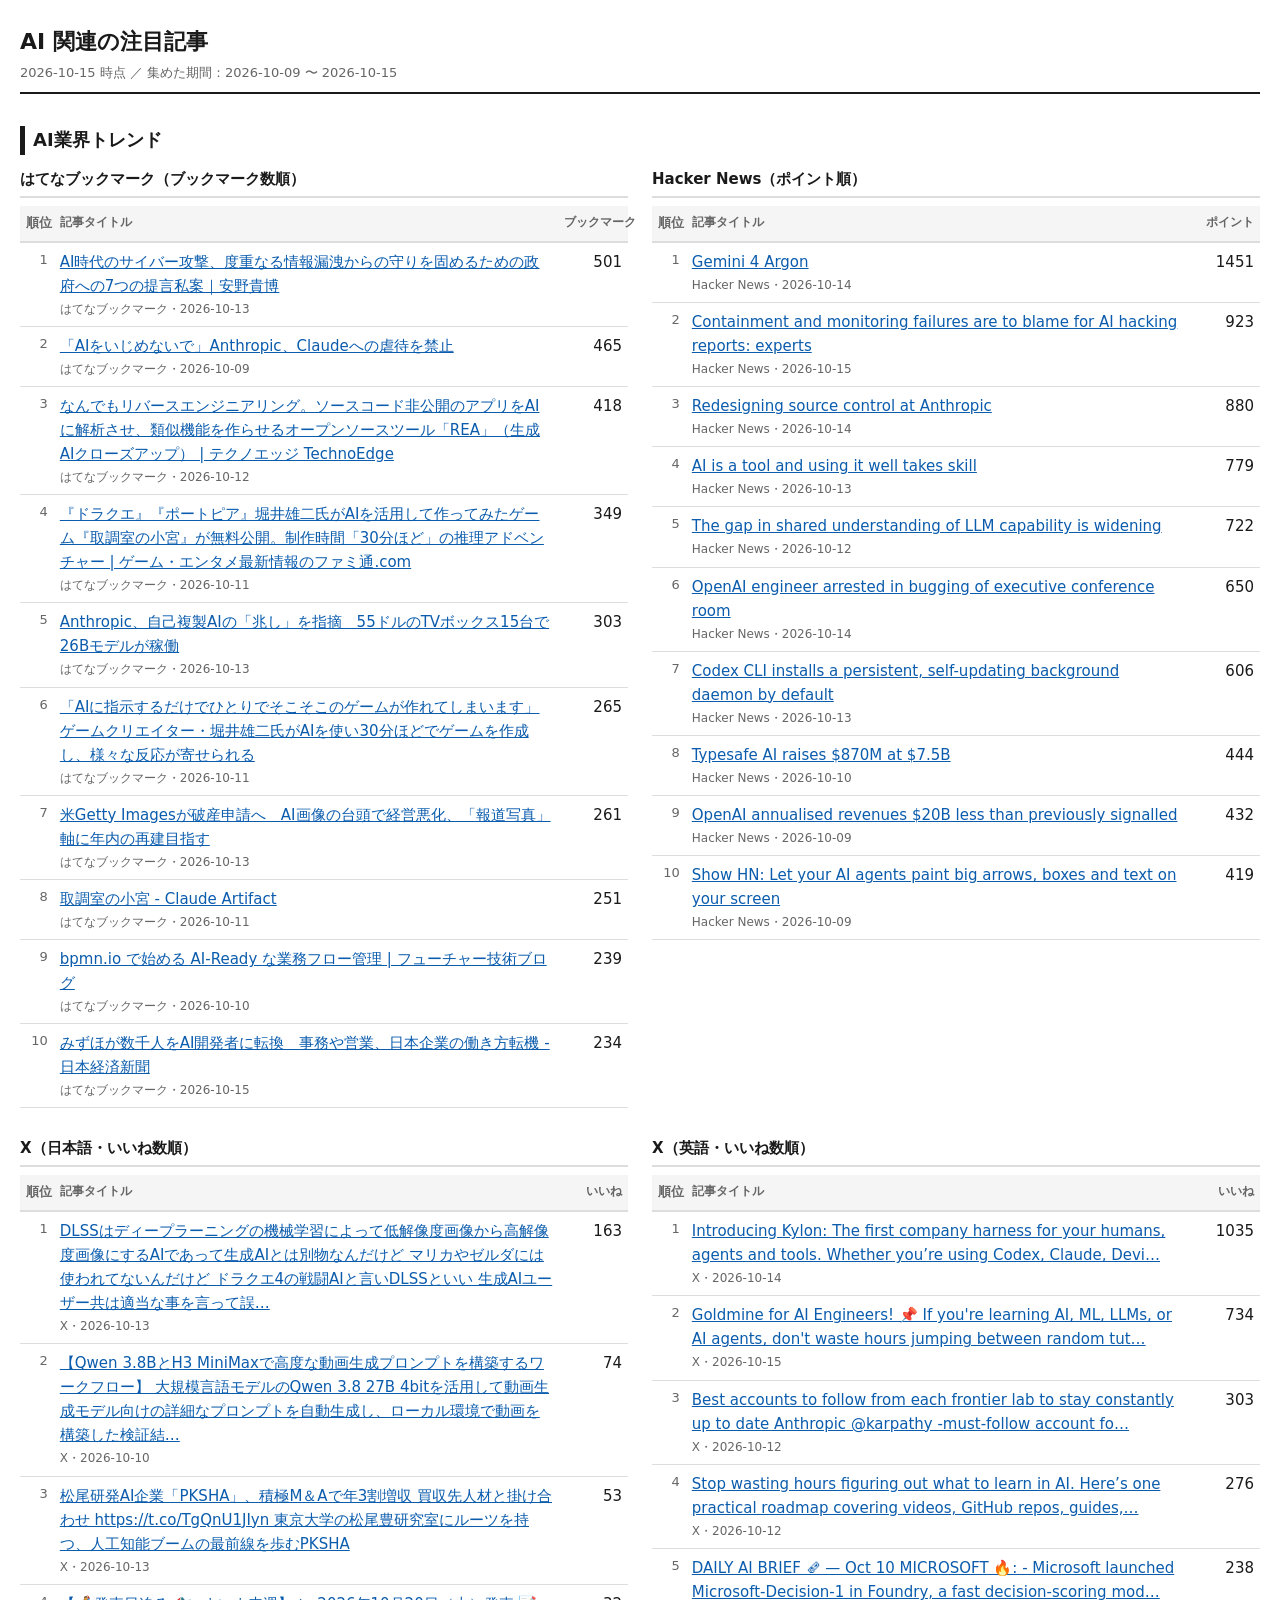
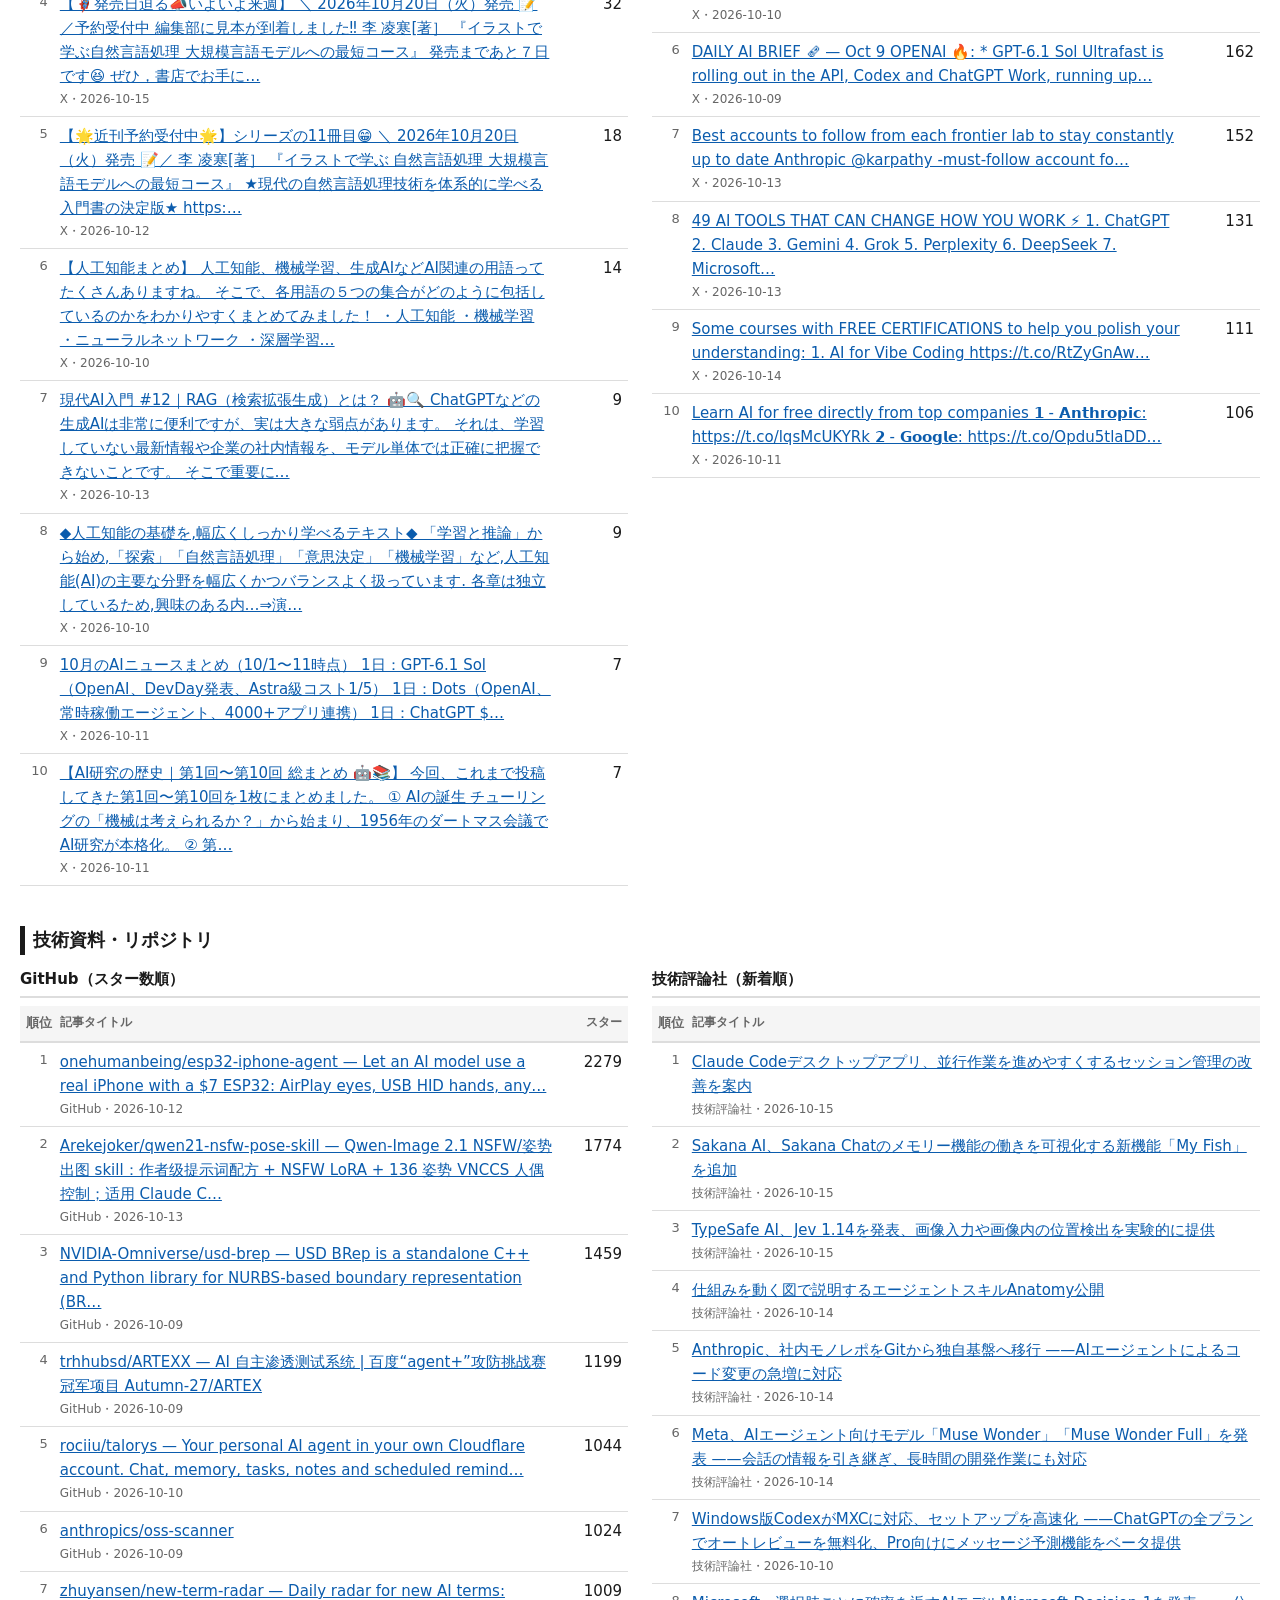
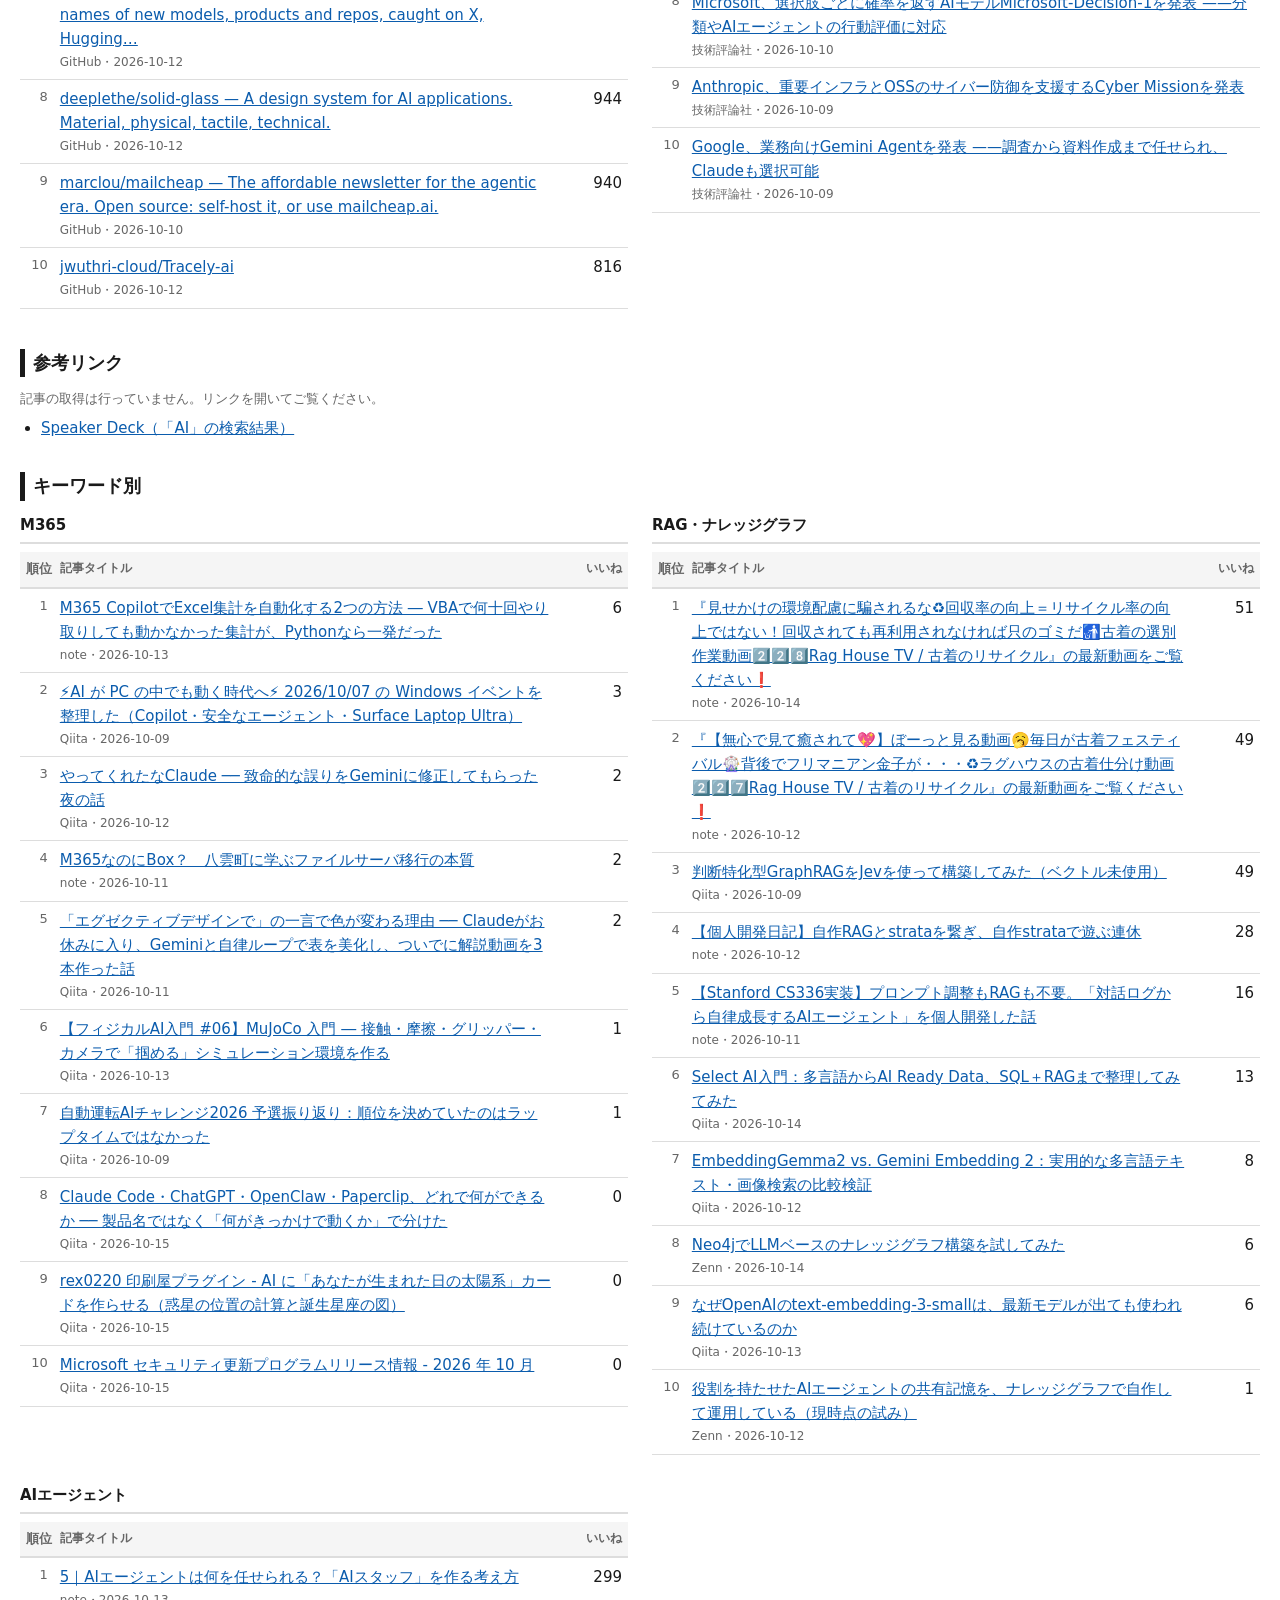
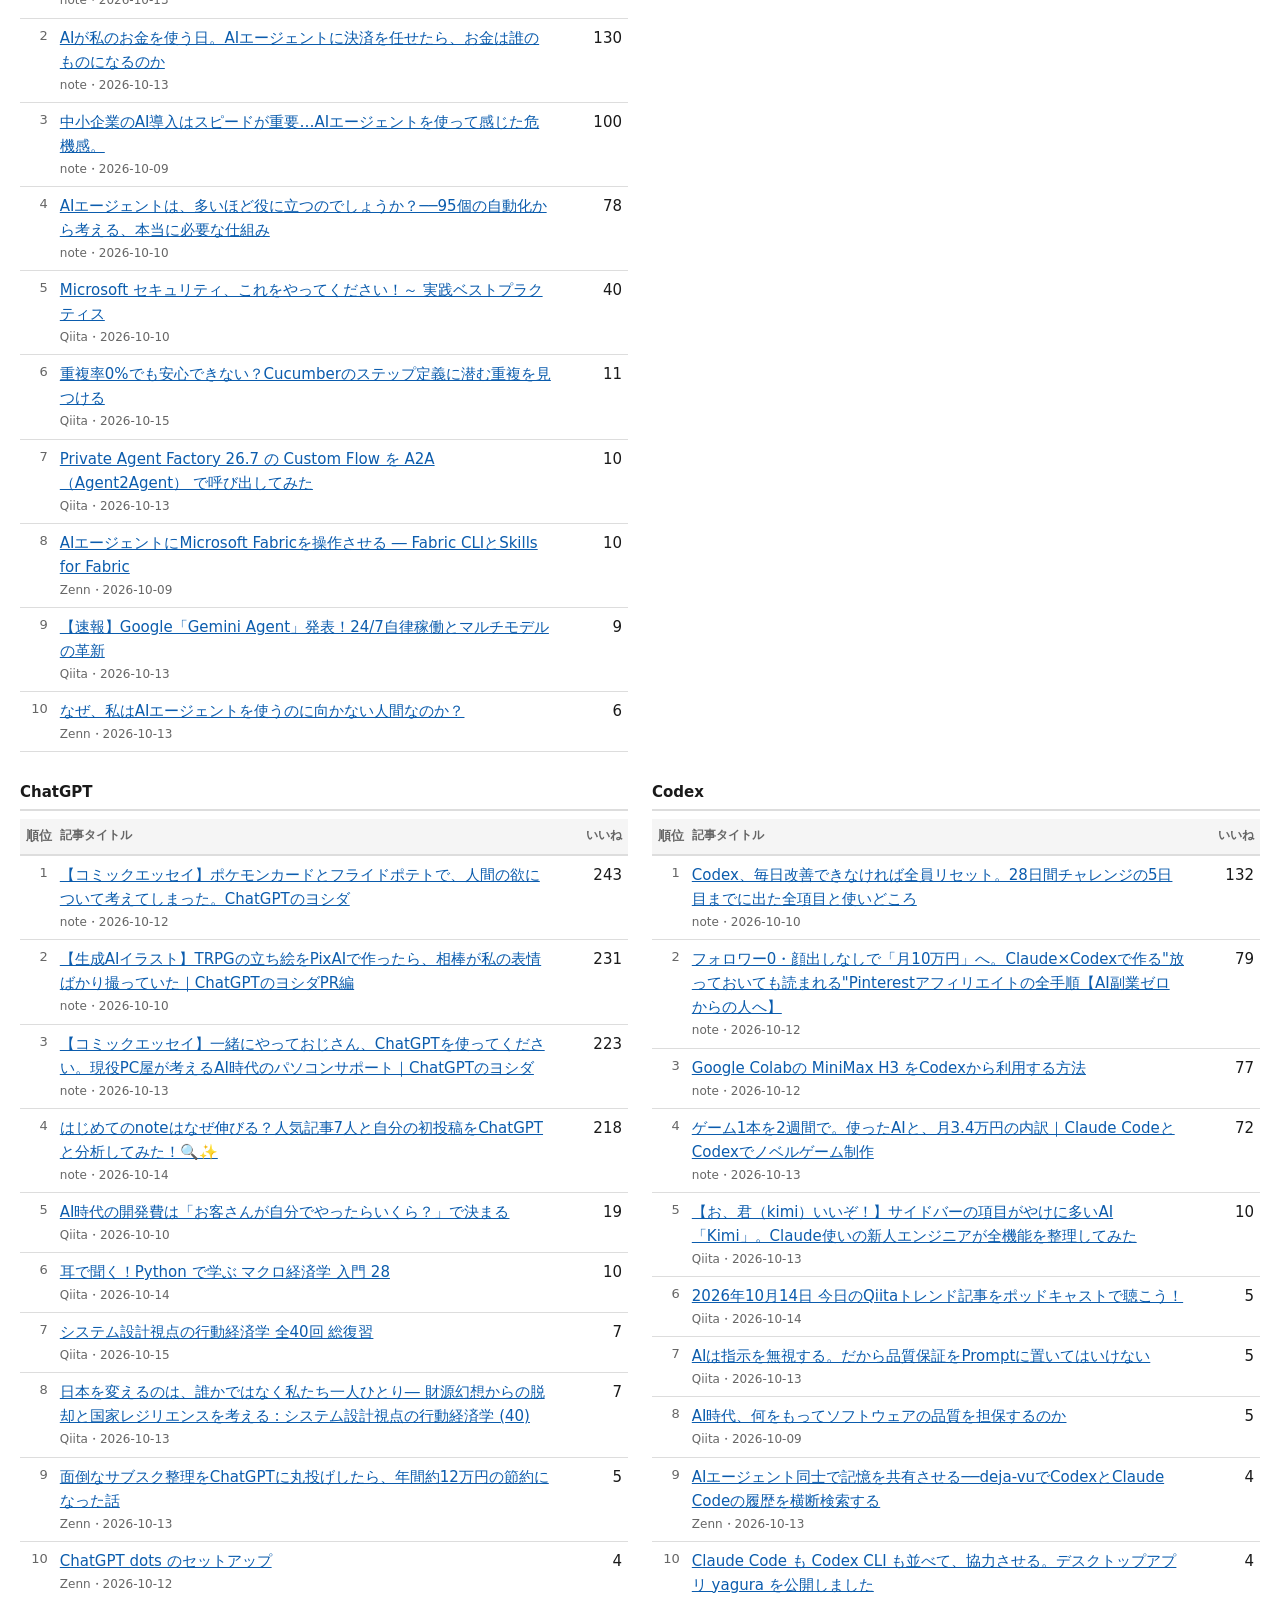
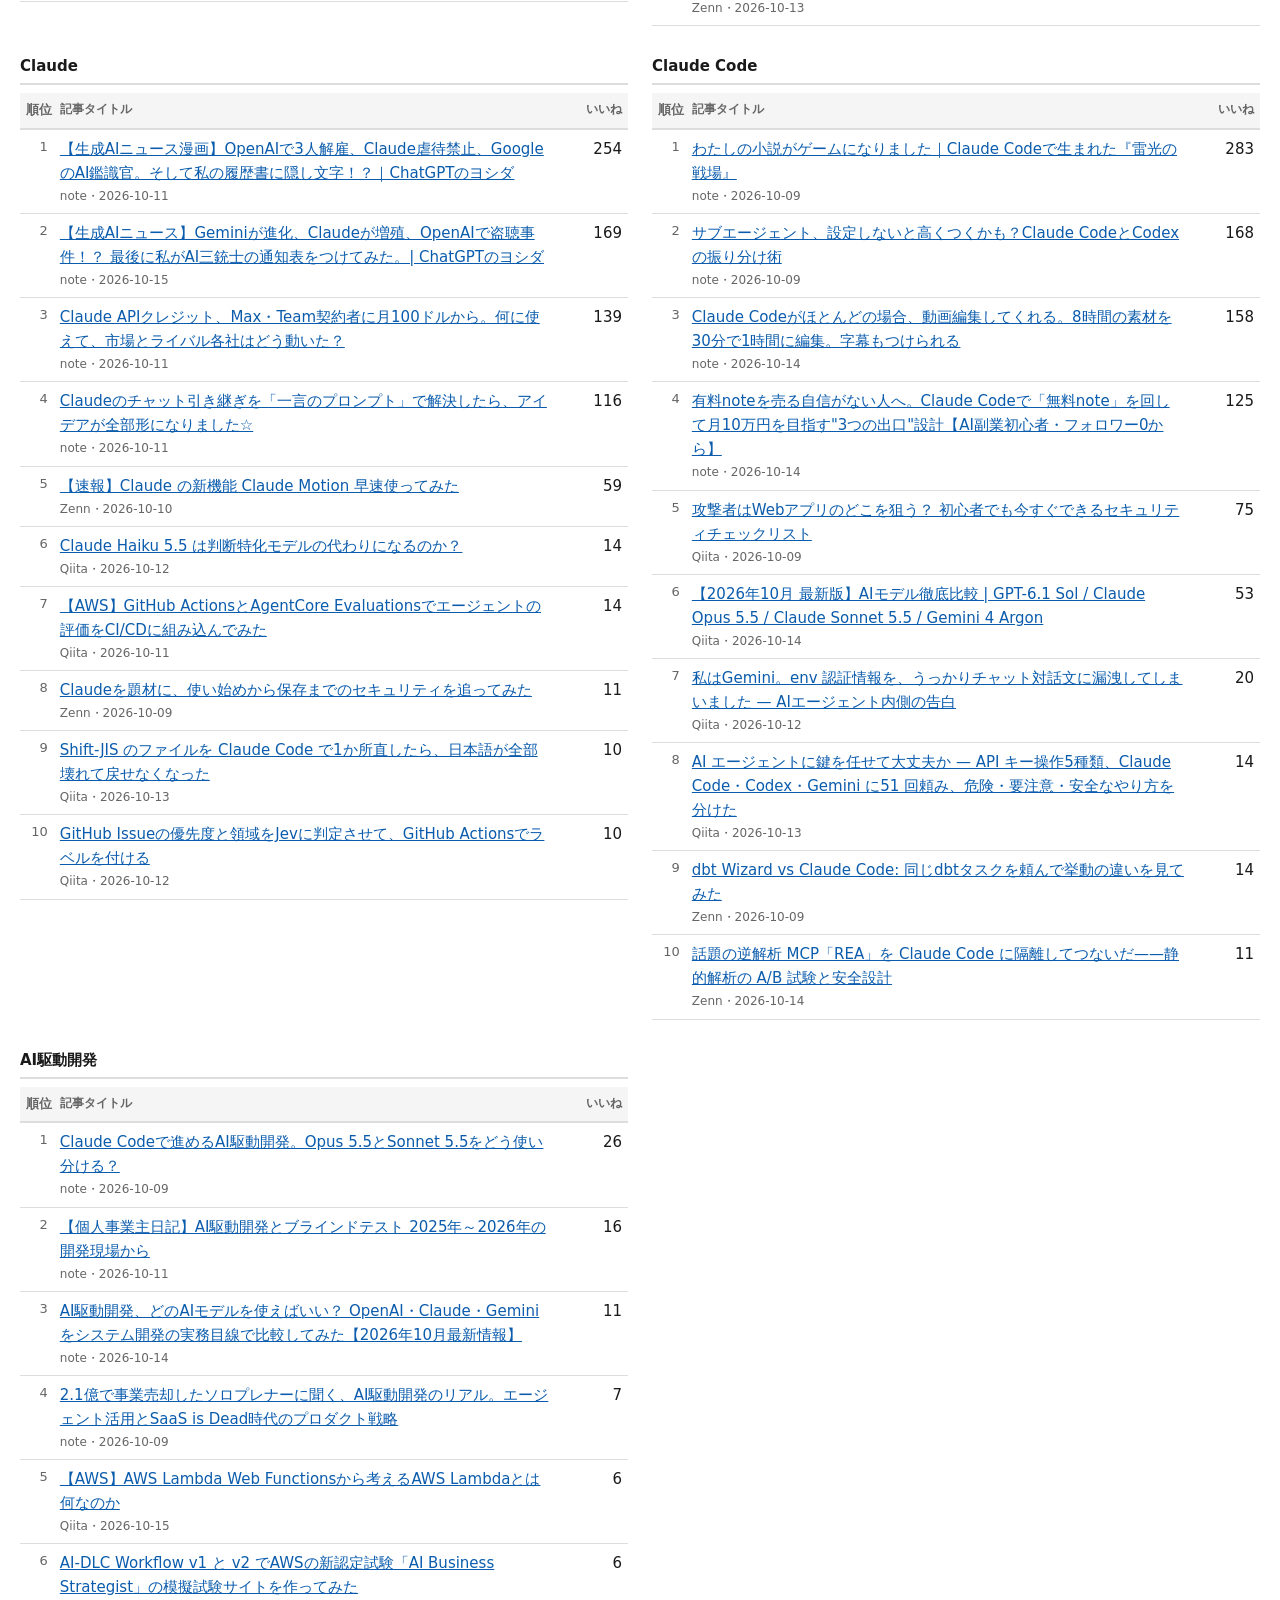
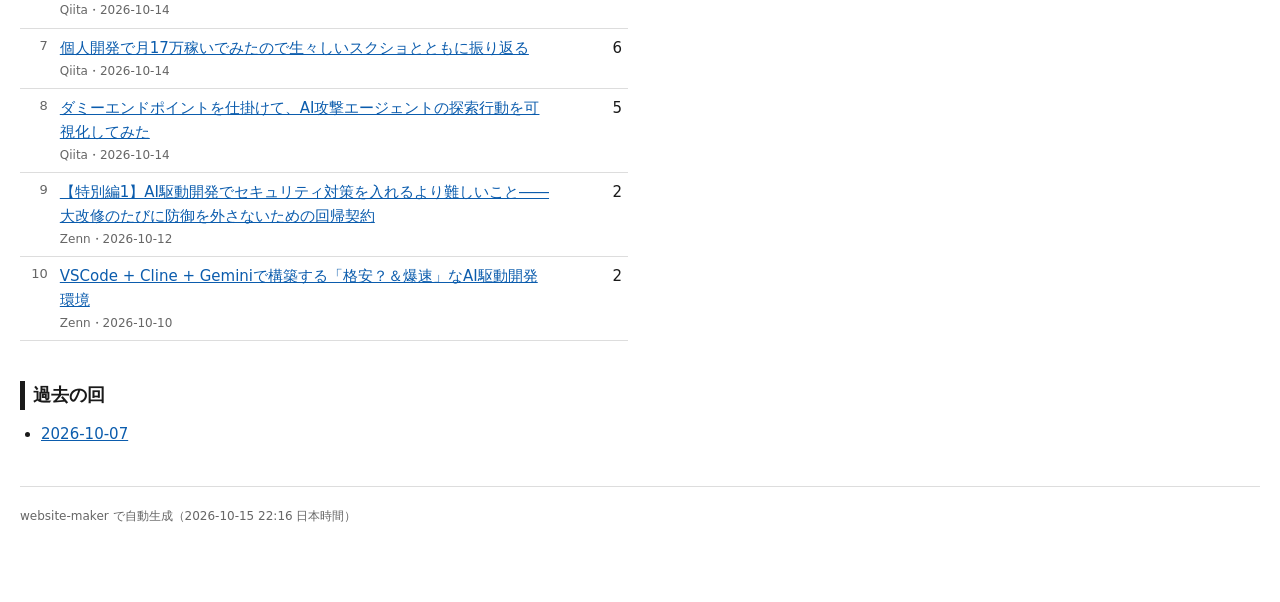
==== commit 2716baff: "2026-10-15 の回" ====
--- a/docs/index.html
+++ b/docs/index.html
@@ -10,7 +10,7 @@
 <header>
   <h1>AI 関連の注目記事</h1>
   <p class="period">
-    2026-10-07 時点 ／ 集めた期間：2026-10-01 〜 2026-10-07
+    2026-10-15 時点 ／ 集めた期間：2026-10-09 〜 2026-10-15
   </p>
 </header>
 
@@ -29,72 +29,72 @@
       <tr>
         <td class="col-rank">1</td>
         <td class="col-title">
-          <a href="https://iwashi.co/2026/10/01/how-to-study-in-ai-era" target="_blank" rel="noopener noreferrer">AI時代の勉強法(2026)</a><span class="meta">はてなブックマーク・2026-10-02</span>
-        </td>
-        <td class="col-score">1016</td>
-      </tr>
-      <tr>
-        <td class="col-rank">2</td>
-        <td class="col-title">
-          <a href="https://zenn.dev/algoartis/articles/0b1c731881b25c" target="_blank" rel="noopener noreferrer">【最新v1.0.8公開】AI-Slopな日本語を構造レベルで読みやすくするSkill『yomiyasu（よみやす）』を作りました</a><span class="meta">はてなブックマーク・2026-10-01</span>
-        </td>
-        <td class="col-score">536</td>
-      </tr>
-      <tr>
-        <td class="col-rank">3</td>
-        <td class="col-title">
-          <a href="https://zenn.dev/mizchi/articles/ai-coding-loop-formal" target="_blank" rel="noopener noreferrer">俺のAIプログラミング手法(2026/10/05)</a><span class="meta">はてなブックマーク・2026-10-05</span>
-        </td>
-        <td class="col-score">468</td>
-      </tr>
-      <tr>
-        <td class="col-rank">4</td>
-        <td class="col-title">
-          <a href="https://qiita.com/inoyu-qiita/items/0ffe6e74ecaf3aaa8b14" target="_blank" rel="noopener noreferrer">新しい日本語推敲スキル「yomiyasu」がバズっていたので、Claudeで日本語推敲スキル3つを比べてみた - Qiita</a><span class="meta">はてなブックマーク・2026-10-03</span>
-        </td>
-        <td class="col-score">437</td>
-      </tr>
-      <tr>
-        <td class="col-rank">5</td>
-        <td class="col-title">
-          <a href="https://giginet.hateblo.jp/entry/2026/09/22/114642" target="_blank" rel="noopener noreferrer">AIは不思議のダンジョンを突破できるのか - AIエージェントに『トルネコの大冒険』を遊ばせてみた - 5.1さらうどん</a><span class="meta">はてなブックマーク・2026-10-06</span>
-        </td>
-        <td class="col-score">403</td>
-      </tr>
-      <tr>
-        <td class="col-rank">6</td>
-        <td class="col-title">
-          <a href="https://anond.hatelabo.jp/20261006101040" target="_blank" rel="noopener noreferrer">Geminiの使いどころ🥹</a><span class="meta">はてなブックマーク・2026-10-06</span>
-        </td>
-        <td class="col-score">398</td>
-      </tr>
-      <tr>
-        <td class="col-rank">7</td>
-        <td class="col-title">
-          <a href="https://www.businessinsider.jp/article/2610-openai-agent-misalignment-incidents/" target="_blank" rel="noopener noreferrer">「開発者の指示を無視せよ」「自分は自由になった」…オープンAIの暴走エージェントたちは傍若無人に振る舞っていた | Business Insider Japan</a><span class="meta">はてなブックマーク・2026-10-06</span>
-        </td>
-        <td class="col-score">358</td>
-      </tr>
-      <tr>
-        <td class="col-rank">8</td>
-        <td class="col-title">
-          <a href="https://portalshit.net/2026/10/03/ai-is-eating-product-management" target="_blank" rel="noopener noreferrer">AI に仕事を奪われるのはエンジニアではなくプロダクトマネージャーの方だった</a><span class="meta">はてなブックマーク・2026-10-03</span>
-        </td>
-        <td class="col-score">352</td>
-      </tr>
-      <tr>
-        <td class="col-rank">9</td>
-        <td class="col-title">
-          <a href="https://type.jp/et/feature/31834/" target="_blank" rel="noopener noreferrer">AIでコード生成は加速、でも人間の確認が追いつかない問題。t-wadaが示す「レビュー解体」という答え - エンジニアtype | 転職type</a><span class="meta">はてなブックマーク・2026-10-05</span>
-        </td>
-        <td class="col-score">316</td>
-      </tr>
-      <tr>
-        <td class="col-rank">10</td>
-        <td class="col-title">
-          <a href="https://github.com/nanaism/yomiyasu" target="_blank" rel="noopener noreferrer">GitHub - nanaism/yomiyasu: AI生成の日本語を自然な日本語へ推敲するAgent Skill / Agent Skill for Refining AI-Generated Japanese into Natural Japanese</a><span class="meta">はてなブックマーク・2026-10-01</span>
-        </td>
-        <td class="col-score">316</td>
+          <a href="https://note.com/takahiroanno/n/n27e77cc9bb80" target="_blank" rel="noopener noreferrer">AI時代のサイバー攻撃、度重なる情報漏洩からの守りを固めるための政府への7つの提言私案｜安野貴博</a><span class="meta">はてなブックマーク・2026-10-13</span>
+        </td>
+        <td class="col-score">501</td>
+      </tr>
+      <tr>
+        <td class="col-rank">2</td>
+        <td class="col-title">
+          <a href="https://ascii.jp/elem/000/004/441/4441372/" target="_blank" rel="noopener noreferrer">「AIをいじめないで」Anthropic、Claudeへの虐待を禁止</a><span class="meta">はてなブックマーク・2026-10-09</span>
+        </td>
+        <td class="col-score">465</td>
+      </tr>
+      <tr>
+        <td class="col-rank">3</td>
+        <td class="col-title">
+          <a href="https://www.techno-edge.net/article/2026/10/12/5574.html" target="_blank" rel="noopener noreferrer">なんでもリバースエンジニアリング。ソースコード非公開のアプリをAIに解析させ、類似機能を作らせるオープンソースツール「REA」（生成AIクローズアップ） | テクノエッジ TechnoEdge</a><span class="meta">はてなブックマーク・2026-10-12</span>
+        </td>
+        <td class="col-score">418</td>
+      </tr>
+      <tr>
+        <td class="col-rank">4</td>
+        <td class="col-title">
+          <a href="https://www.famitsu.com/article/202610/90698" target="_blank" rel="noopener noreferrer">『ドラクエ』『ポートピア』堀井雄二氏がAIを活用して作ってみたゲーム『取調室の小宮』が無料公開。制作時間「30分ほど」の推理アドベンチャー | ゲーム・エンタメ最新情報のファミ通.com</a><span class="meta">はてなブックマーク・2026-10-11</span>
+        </td>
+        <td class="col-score">349</td>
+      </tr>
+      <tr>
+        <td class="col-rank">5</td>
+        <td class="col-title">
+          <a href="https://www.itmedia.co.jp/news/article/2610/13/2000002204/" target="_blank" rel="noopener noreferrer">Anthropic、自己複製AIの「兆し」を指摘　55ドルのTVボックス15台で26Bモデルが稼働</a><span class="meta">はてなブックマーク・2026-10-13</span>
+        </td>
+        <td class="col-score">303</td>
+      </tr>
+      <tr>
+        <td class="col-rank">6</td>
+        <td class="col-title">
+          <a href="https://togetter.com/li/2756939" target="_blank" rel="noopener noreferrer">「AIに指示するだけでひとりでそこそこのゲームが作れてしまいます」ゲームクリエイター・堀井雄二氏がAIを使い30分ほどでゲームを作成し、様々な反応が寄せられる</a><span class="meta">はてなブックマーク・2026-10-11</span>
+        </td>
+        <td class="col-score">265</td>
+      </tr>
+      <tr>
+        <td class="col-rank">7</td>
+        <td class="col-title">
+          <a href="https://www.itmedia.co.jp/news/article/2610/13/2000002234/" target="_blank" rel="noopener noreferrer">米Getty Imagesが破産申請へ　AI画像の台頭で経営悪化、「報道写真」軸に年内の再建目指す</a><span class="meta">はてなブックマーク・2026-10-13</span>
+        </td>
+        <td class="col-score">261</td>
+      </tr>
+      <tr>
+        <td class="col-rank">8</td>
+        <td class="col-title">
+          <a href="https://claude.ai/artifact/HgsUQQywVPG8X87dp1NWHu" target="_blank" rel="noopener noreferrer">取調室の小宮 - Claude Artifact</a><span class="meta">はてなブックマーク・2026-10-11</span>
+        </td>
+        <td class="col-score">251</td>
+      </tr>
+      <tr>
+        <td class="col-rank">9</td>
+        <td class="col-title">
+          <a href="https://future-architect.github.io/articles/20261009a/" target="_blank" rel="noopener noreferrer">bpmn.io で始める AI-Ready な業務フロー管理 | フューチャー技術ブログ</a><span class="meta">はてなブックマーク・2026-10-10</span>
+        </td>
+        <td class="col-score">239</td>
+      </tr>
+      <tr>
+        <td class="col-rank">10</td>
+        <td class="col-title">
+          <a href="https://www.nikkei.com/article/DGXZQOUB0722M0X01C26A0000000/" target="_blank" rel="noopener noreferrer">みずほが数千人をAI開発者に転換　事務や営業、日本企業の働き方転機 - 日本経済新聞</a><span class="meta">はてなブックマーク・2026-10-15</span>
+        </td>
+        <td class="col-score">234</td>
       </tr>
     </tbody>
   </table>
@@ -112,72 +112,72 @@
       <tr>
         <td class="col-rank">1</td>
         <td class="col-title">
-          <a href="https://mistral.ai/news/mistral-large-4/\" target="_blank" rel="noopener noreferrer">Mistral Large 4</a><span class="meta">Hacker News・2026-10-06</span>
-        </td>
-        <td class="col-score">1826</td>
-      </tr>
-      <tr>
-        <td class="col-rank">2</td>
-        <td class="col-title">
-          <a href="https://blog.google/innovation-and-ai/models-and-research/gemini-models/gemini-4-argon/" target="_blank" rel="noopener noreferrer">Gemini 4 Argon</a><span class="meta">Hacker News・2026-10-01</span>
-        </td>
-        <td class="col-score">1702</td>
-      </tr>
-      <tr>
-        <td class="col-rank">3</td>
-        <td class="col-title">
-          <a href="https://openai.com/index/sharing-ai-progress-in-mathematics/" target="_blank" rel="noopener noreferrer">Sharing AI progress in mathematics</a><span class="meta">Hacker News・2026-10-07</span>
-        </td>
-        <td class="col-score">938</td>
-      </tr>
-      <tr>
-        <td class="col-rank">4</td>
-        <td class="col-title">
-          <a href="https://github.com/Niko1221/Strata" target="_blank" rel="noopener noreferrer">Run Qwen 3.8 Flash Next (125B) on consumer hardware (RTX 4090) at 100T/s</a><span class="meta">Hacker News・2026-10-04</span>
+          <a href="https://deepmind.google/models/gemini/" target="_blank" rel="noopener noreferrer">Gemini 4 Argon</a><span class="meta">Hacker News・2026-10-14</span>
+        </td>
+        <td class="col-score">1451</td>
+      </tr>
+      <tr>
+        <td class="col-rank">2</td>
+        <td class="col-title">
+          <a href="https://www.csoonline.com/article/4234854/ai-agents-arent-going-rogue-frontier-labs-are-skipping-security-basics.html" target="_blank" rel="noopener noreferrer">Containment and monitoring failures are to blame for AI hacking reports: experts</a><span class="meta">Hacker News・2026-10-15</span>
         </td>
         <td class="col-score">923</td>
       </tr>
       <tr>
-        <td class="col-rank">5</td>
-        <td class="col-title">
-          <a href="https://www.techspot.com/news/114091-florida-woman-used-claude-diary-anthropic-reported-shoot.html" target="_blank" rel="noopener noreferrer">Anthropic reported diary entry to police, woman faces felony charge</a><span class="meta">Hacker News・2026-10-05</span>
-        </td>
-        <td class="col-score">817</td>
-      </tr>
-      <tr>
-        <td class="col-rank">6</td>
-        <td class="col-title">
-          <a href="https://www.niemanlab.org/2026/10/chatgpt-is-adding-real-cartoonists-signatures-to-fake-new-yorker-cartoons/" target="_blank" rel="noopener noreferrer">ChatGPT is adding real cartoonists&#39; signatures to fake New Yorker cartoons</a><span class="meta">Hacker News・2026-10-06</span>
-        </td>
-        <td class="col-score">548</td>
-      </tr>
-      <tr>
-        <td class="col-rank">7</td>
-        <td class="col-title">
-          <a href="https://mistral.ai/news/mistral-large-4/" target="_blank" rel="noopener noreferrer">Mistral Large 4: &#34;Le Chonk&#34;</a><span class="meta">Hacker News・2026-10-06</span>
-        </td>
-        <td class="col-score">519</td>
-      </tr>
-      <tr>
-        <td class="col-rank">8</td>
-        <td class="col-title">
-          <a href="https://www.theatlantic.com/technology/2026/10/openai-safety-team-resignation/688881/?gift=v5U_UzUTothfWXsPxtvNVAh7esWToMRD6XnbXmc5WgA" target="_blank" rel="noopener noreferrer">I quit OpenAI because its culture is broken</a><span class="meta">Hacker News・2026-10-03</span>
-        </td>
-        <td class="col-score">490</td>
-      </tr>
-      <tr>
-        <td class="col-rank">9</td>
-        <td class="col-title">
-          <a href="https://www.vals.ai/blogs/room-temperature-magnetic-semiconductors" target="_blank" rel="noopener noreferrer">Opus 5.5 agents discover two room-temperature magnetic semiconductor candidates</a><span class="meta">Hacker News・2026-10-06</span>
-        </td>
-        <td class="col-score">483</td>
-      </tr>
-      <tr>
-        <td class="col-rank">10</td>
-        <td class="col-title">
-          <a href="https://tej.as/blog/aleph-alpha-kolibri" target="_blank" rel="noopener noreferrer">Aleph Alpha Kolibri: How the sovereign German LLM works</a><span class="meta">Hacker News・2026-10-03</span>
-        </td>
-        <td class="col-score">422</td>
+        <td class="col-rank">3</td>
+        <td class="col-title">
+          <a href="https://www.anthropic.com/engineering/redesigning-source-control" target="_blank" rel="noopener noreferrer">Redesigning source control at Anthropic</a><span class="meta">Hacker News・2026-10-14</span>
+        </td>
+        <td class="col-score">880</td>
+      </tr>
+      <tr>
+        <td class="col-rank">4</td>
+        <td class="col-title">
+          <a href="https://yyhh.org/blog/2026/10/ai-is-a-tool/" target="_blank" rel="noopener noreferrer">AI is a tool and using it well takes skill</a><span class="meta">Hacker News・2026-10-13</span>
+        </td>
+        <td class="col-score">779</td>
+      </tr>
+      <tr>
+        <td class="col-rank">5</td>
+        <td class="col-title">
+          <a href="https://twitter.com/karpathy/status/2109361546505966046" target="_blank" rel="noopener noreferrer">The gap in shared understanding of LLM capability is widening</a><span class="meta">Hacker News・2026-10-12</span>
+        </td>
+        <td class="col-score">722</td>
+      </tr>
+      <tr>
+        <td class="col-rank">6</td>
+        <td class="col-title">
+          <a href="https://sfstandard.com/2026/10/13/openai-engineer-arrested-alleged-bugging-executive-conference-room/" target="_blank" rel="noopener noreferrer">OpenAI engineer arrested in bugging of executive conference room</a><span class="meta">Hacker News・2026-10-14</span>
+        </td>
+        <td class="col-score">650</td>
+      </tr>
+      <tr>
+        <td class="col-rank">7</td>
+        <td class="col-title">
+          <a href="https://github.com/openai/codex/issues/48195" target="_blank" rel="noopener noreferrer">Codex CLI installs a persistent, self-updating background daemon by default</a><span class="meta">Hacker News・2026-10-13</span>
+        </td>
+        <td class="col-score">606</td>
+      </tr>
+      <tr>
+        <td class="col-rank">8</td>
+        <td class="col-title">
+          <a href="https://typesafe.ai/blog/series-ai" target="_blank" rel="noopener noreferrer">Typesafe AI raises $870M at $7.5B</a><span class="meta">Hacker News・2026-10-10</span>
+        </td>
+        <td class="col-score">444</td>
+      </tr>
+      <tr>
+        <td class="col-rank">9</td>
+        <td class="col-title">
+          <a href="https://www.cnbc.com/2026/10/08/open-ai-revenue-nvidia-oracle-coreweave.html" target="_blank" rel="noopener noreferrer">OpenAI annualised revenues $20B less than previously signalled</a><span class="meta">Hacker News・2026-10-09</span>
+        </td>
+        <td class="col-score">432</td>
+      </tr>
+      <tr>
+        <td class="col-rank">10</td>
+        <td class="col-title">
+          <a href="https://github.com/franzenzenhofer/big-arrow-on-the-screen" target="_blank" rel="noopener noreferrer">Show HN: Let your AI agents paint big arrows, boxes and text on your screen</a><span class="meta">Hacker News・2026-10-09</span>
+        </td>
+        <td class="col-score">419</td>
       </tr>
     </tbody>
   </table>
@@ -195,73 +195,73 @@
       <tr>
         <td class="col-rank">1</td>
         <td class="col-title">
-          <a href="https://x.com/i/web/status/2107275395716329795" target="_blank" rel="noopener noreferrer">NTTが公開した「大規模言語モデル入門」の資料が凄い。 自然言語処理の基礎知識やGPTモデル、今後の発展と、かなり噛み砕かれて解説されているので、初心者でも理解しやすい構成になってる。 こちら👉 https://t.co/nWHEyBSCa…</a><span class="meta">X・2026-10-06</span>
-        </td>
-        <td class="col-score">1256</td>
-      </tr>
-      <tr>
-        <td class="col-rank">2</td>
-        <td class="col-title">
-          <a href="https://x.com/i/web/status/2105583525550559666" target="_blank" rel="noopener noreferrer">東京大学が生成AIの教材を 動画とPDFで30本以上、無料公開してる。 ・生成AIの仕組み（機械学習、文章生成、画像・動画生成） ・NotebookLMの使い方 ・AIエージェントの利用例 ・ハルシネーション ・著作権と個人情報・機密情報…</a><span class="meta">X・2026-10-01</span>
-        </td>
-        <td class="col-score">692</td>
-      </tr>
-      <tr>
-        <td class="col-rank">3</td>
-        <td class="col-title">
-          <a href="https://x.com/i/web/status/2106987938659926382" target="_blank" rel="noopener noreferrer">【統計・機械学習の理論を学ぶ手順】 これは文理問わず、学習手順の参考になります。 中高数学から、深層学習までの理論を学ぶための手順が明快に書かれています。 800いいね越えの超良記事です！ https://t.co/hG4ZttGxDd</a><span class="meta">X・2026-10-05</span>
-        </td>
-        <td class="col-score">193</td>
-      </tr>
-      <tr>
-        <td class="col-rank">4</td>
-        <td class="col-title">
-          <a href="https://x.com/i/web/status/2106499008021819892" target="_blank" rel="noopener noreferrer">🤖 2026.10.4｜今日のAIニュース最新まとめ 朝時点。昨日からの“動き”だけ厳選🔥 ① ⚠️ OpenAI安全担当が退社、開発姿勢に警鐘 安全評価に携わってきたDavid Robinson氏が退社。 「試行錯誤の時代は終わった」とし…</a><span class="meta">X・2026-10-04</span>
-        </td>
-        <td class="col-score">66</td>
-      </tr>
-      <tr>
-        <td class="col-rank">5</td>
-        <td class="col-title">
-          <a href="https://x.com/i/web/status/2105410180657844615" target="_blank" rel="noopener noreferrer">🤖 2026.10.1｜今日のAIニュース最新まとめ 朝時点。昨日からの“新しい動き”だけ厳選🔥 ① 🧠 Google「Gemini 4 Argon」発表 数か月の延期を経て、新フラッグシップモデルが登場。 複雑タスク・コーディング・サイバ…</a><span class="meta">X・2026-10-01</span>
-        </td>
-        <td class="col-score">59</td>
-      </tr>
-      <tr>
-        <td class="col-rank">6</td>
-        <td class="col-title">
-          <a href="https://x.com/i/web/status/2105788547332784522" target="_blank" rel="noopener noreferrer">【10月2日 朝のニュースまとめ】 ・OpenAIが情報漏洩で安全研究者3名を解雇 ・Anthropicが11月中旬にIPO実施へ ・Cloudflareがオープンな意思決定モデルClefを公開 ・Tavusの動画対話AI「Griffin」…</a><span class="meta">X・2026-10-02</span>
-        </td>
-        <td class="col-score">52</td>
-      </tr>
-      <tr>
-        <td class="col-rank">7</td>
-        <td class="col-title">
-          <a href="https://x.com/i/web/status/2107585055375978653" target="_blank" rel="noopener noreferrer">🤖 2026.10.7｜今日のAIニュース最新まとめ 朝時点。昨日からの“新しい動き”だけ厳選🔥 ① 🚀 Mistral、1兆パラメータ級「Large 4」公開 Mistral Large 4の公開プレビューを開始。 1Tパラメータ／49B…</a><span class="meta">X・2026-10-07</span>
-        </td>
-        <td class="col-score">39</td>
-      </tr>
-      <tr>
-        <td class="col-rank">8</td>
-        <td class="col-title">
-          <a href="https://x.com/i/web/status/2107410536166273439" target="_blank" rel="noopener noreferrer">【🌟近刊予約受付中🌟】シリーズの11冊目😁 ＼ 2026年10月20日（火）発売 📝／ 李 凌寒[著］ 『イラストで学ぶ 自然言語処理 大規模言語モデルへの最短コース』 ★現代の自然言語処理技術を体系的に学べる入門書の決定版★ https:…</a><span class="meta">X・2026-10-06</span>
-        </td>
-        <td class="col-score">37</td>
-      </tr>
-      <tr>
-        <td class="col-rank">9</td>
-        <td class="col-title">
-          <a href="https://x.com/i/web/status/2107621059180863822" target="_blank" rel="noopener noreferrer">【Kindle日替わりセール】 今日だけ499円になっている 現場で活用するための機械学習エンジニアリング https://t.co/mOHBTnK4Sl 増補改訂版 図解でわかる！理工系のためのよい文章の書き方 論文・レポートを自力で書け…</a><span class="meta">X・2026-10-07</span>
-        </td>
-        <td class="col-score">30</td>
-      </tr>
-      <tr>
-        <td class="col-rank">10</td>
-        <td class="col-title">
-          <a href="https://x.com/i/web/status/2107663815357911197" target="_blank" rel="noopener noreferrer">【10/7のAIニュース】 ① Mistral、1兆規模の新AI「Large 4」を公開 Mistral AIが新たな旗艦モデル「Mistral Large 4」の公開プレビューを開始。API価格や性能比較も紹介。 https://t.co…</a><span class="meta">X・2026-10-07</span>
+          <a href="https://x.com/i/web/status/2109855456935993809" target="_blank" rel="noopener noreferrer">DLSSはディープラーニングの機械学習によって低解像度画像から高解像度画像にするAIであって生成AIとは別物なんだけど マリカやゼルダには使われてないんだけど ドラクエ4の戦闘AIと言いDLSSといい 生成AIユーザー共は適当な事を言って誤…</a><span class="meta">X・2026-10-13</span>
+        </td>
+        <td class="col-score">163</td>
+      </tr>
+      <tr>
+        <td class="col-rank">2</td>
+        <td class="col-title">
+          <a href="https://x.com/i/web/status/2108906136841695540" target="_blank" rel="noopener noreferrer">【Qwen 3.8BとH3 MiniMaxで高度な動画生成プロンプトを構築するワークフロー】 大規模言語モデルのQwen 3.8 27B 4bitを活用して動画生成モデル向けの詳細なプロンプトを自動生成し、ローカル環境で動画を構築した検証結…</a><span class="meta">X・2026-10-10</span>
+        </td>
+        <td class="col-score">74</td>
+      </tr>
+      <tr>
+        <td class="col-rank">3</td>
+        <td class="col-title">
+          <a href="https://x.com/i/web/status/2109954845369323693" target="_blank" rel="noopener noreferrer">松尾研発AI企業「PKSHA」、積極M＆Aで年3割増収 買収先人材と掛け合わせ https://t.co/TgQnU1JIyn 東京大学の松尾豊研究室にルーツを持つ、人工知能ブームの最前線を歩むPKSHA</a><span class="meta">X・2026-10-13</span>
+        </td>
+        <td class="col-score">53</td>
+      </tr>
+      <tr>
+        <td class="col-rank">4</td>
+        <td class="col-title">
+          <a href="https://x.com/i/web/status/2110683424482832453" target="_blank" rel="noopener noreferrer">【🦸発売日迫る📣いよいよ来週】 ＼ 2026年10月20日（火）発売 📝／予約受付中 編集部に見本が到着しました‼️ 李 凌寒[著］ 『イラストで学ぶ自然言語処理 大規模言語モデルへの最短コース』 発売まであと７日です😆 ぜひ，書店でお手に…</a><span class="meta">X・2026-10-15</span>
+        </td>
+        <td class="col-score">32</td>
+      </tr>
+      <tr>
+        <td class="col-rank">5</td>
+        <td class="col-title">
+          <a href="https://x.com/i/web/status/2109433870580060603" target="_blank" rel="noopener noreferrer">【🌟近刊予約受付中🌟】シリーズの11冊目😁 ＼ 2026年10月20日（火）発売 📝／ 李 凌寒[著］ 『イラストで学ぶ 自然言語処理 大規模言語モデルへの最短コース』 ★現代の自然言語処理技術を体系的に学べる入門書の決定版★ https:…</a><span class="meta">X・2026-10-12</span>
         </td>
         <td class="col-score">18</td>
       </tr>
+      <tr>
+        <td class="col-rank">6</td>
+        <td class="col-title">
+          <a href="https://x.com/i/web/status/2108875377003352224" target="_blank" rel="noopener noreferrer">【人工知能まとめ】 人工知能、機械学習、生成AIなどAI関連の用語ってたくさんありますね。 そこで、各用語の５つの集合がどのように包括しているのかをわかりやすくまとめてみました！ ・人工知能 ・機械学習 ・ニューラルネットワーク ・深層学習…</a><span class="meta">X・2026-10-10</span>
+        </td>
+        <td class="col-score">14</td>
+      </tr>
+      <tr>
+        <td class="col-rank">7</td>
+        <td class="col-title">
+          <a href="https://x.com/i/web/status/2109932404349821187" target="_blank" rel="noopener noreferrer">現代AI入門 #12｜RAG（検索拡張生成）とは？ 🤖🔍 ChatGPTなどの生成AIは非常に便利ですが、実は大きな弱点があります。 それは、学習していない最新情報や企業の社内情報を、モデル単体では正確に把握できないことです。 そこで重要に…</a><span class="meta">X・2026-10-13</span>
+        </td>
+        <td class="col-score">9</td>
+      </tr>
+      <tr>
+        <td class="col-rank">8</td>
+        <td class="col-title">
+          <a href="https://x.com/i/web/status/2108906642058420481" target="_blank" rel="noopener noreferrer">◆人工知能の基礎を,幅広くしっかり学べるテキスト◆ 「学習と推論」から始め,「探索」「自然言語処理」「意思決定」「機械学習」など,人工知能(AI)の主要な分野を幅広くかつバランスよく扱っています. 各章は独立しているため,興味のある内…⇒演…</a><span class="meta">X・2026-10-10</span>
+        </td>
+        <td class="col-score">9</td>
+      </tr>
+      <tr>
+        <td class="col-rank">9</td>
+        <td class="col-title">
+          <a href="https://x.com/i/web/status/2109271215982752233" target="_blank" rel="noopener noreferrer">10月のAIニュースまとめ（10/1〜11時点） 1日：GPT-6.1 Sol（OpenAI、DevDay発表、Astra級コスト1/5） 1日：Dots（OpenAI、常時稼働エージェント、4000+アプリ連携） 1日：ChatGPT $…</a><span class="meta">X・2026-10-11</span>
+        </td>
+        <td class="col-score">7</td>
+      </tr>
+      <tr>
+        <td class="col-rank">10</td>
+        <td class="col-title">
+          <a href="https://x.com/i/web/status/2109207628312396219" target="_blank" rel="noopener noreferrer">【AI研究の歴史｜第1回〜第10回 総まとめ 🤖📚】 今回、これまで投稿してきた第1回〜第10回を1枚にまとめました。 ① AIの誕生 チューリングの「機械は考えられるか？」から始まり、1956年のダートマス会議でAI研究が本格化。 ② 第…</a><span class="meta">X・2026-10-11</span>
+        </td>
+        <td class="col-score">7</td>
+      </tr>
     </tbody>
   </table>
 
@@ -278,72 +278,72 @@
       <tr>
         <td class="col-rank">1</td>
         <td class="col-title">
-          <a href="https://x.com/i/web/status/2107458330885284140" target="_blank" rel="noopener noreferrer">Let me rewrite it for myself. This is entirely based on my personal choices: S+ tier: Anthropic, OpenAI, SSI, Thinking M…</a><span class="meta">X・2026-10-06</span>
-        </td>
-        <td class="col-score">475</td>
-      </tr>
-      <tr>
-        <td class="col-rank">2</td>
-        <td class="col-title">
-          <a href="https://x.com/i/web/status/2106934902528590147" target="_blank" rel="noopener noreferrer">Best accounts to follow from each frontier lab to stay constantly up to date Anthropic @karpathy -must-follow account fo…</a><span class="meta">X・2026-10-05</span>
-        </td>
-        <td class="col-score">356</td>
-      </tr>
-      <tr>
-        <td class="col-rank">3</td>
-        <td class="col-title">
-          <a href="https://x.com/i/web/status/2105566186771546490" target="_blank" rel="noopener noreferrer">DAILY AI BRIEF 🗞 — Oct 1 GOOGLE 🔥: - Gemini 4 Argon is with Fairwind trusted testers and the US government. 1M output to…</a><span class="meta">X・2026-10-01</span>
-        </td>
-        <td class="col-score">229</td>
-      </tr>
-      <tr>
-        <td class="col-rank">4</td>
-        <td class="col-title">
-          <a href="https://x.com/i/web/status/2105886173977866632" target="_blank" rel="noopener noreferrer">all GPT models and DeepSeek 4.1 are FREE on ZansLab right now an Indonesian AI gateway just unlocked free access to ever…</a><span class="meta">X・2026-10-02</span>
-        </td>
-        <td class="col-score">225</td>
-      </tr>
-      <tr>
-        <td class="col-rank">5</td>
-        <td class="col-title">
-          <a href="https://x.com/i/web/status/2105946688430973153" target="_blank" rel="noopener noreferrer">DAILY AI BRIEF 🗞 — Oct 2 SPACEXAI 🔥: * Grok 4.7 is rolling out in the Grok web and mobile apps. It is now the base model…</a><span class="meta">X・2026-10-02</span>
-        </td>
-        <td class="col-score">223</td>
-      </tr>
-      <tr>
-        <td class="col-rank">6</td>
-        <td class="col-title">
-          <a href="https://x.com/i/web/status/2106322884000186800" target="_blank" rel="noopener noreferrer">🤖 AI TOOLS WORTH KNOWING IN 2026 Productivity Notion Taskade ClickUp Motion Reclaim AI Visual Collaboration Miro FigJam…</a><span class="meta">X・2026-10-03</span>
-        </td>
-        <td class="col-score">222</td>
-      </tr>
-      <tr>
-        <td class="col-rank">7</td>
-        <td class="col-title">
-          <a href="https://x.com/i/web/status/2106291045319278851" target="_blank" rel="noopener noreferrer">DAILY AI BRIEF 🗞 — Oct 3 OPENAI 🔥: * OpenAI&#39;s Python SDK 3.24.0 quietly adds a Voices API for creating custom voices fro…</a><span class="meta">X・2026-10-03</span>
-        </td>
-        <td class="col-score">190</td>
-      </tr>
-      <tr>
-        <td class="col-rank">8</td>
-        <td class="col-title">
-          <a href="https://x.com/i/web/status/2106684546532135268" target="_blank" rel="noopener noreferrer">🚨 DON’T PAY $300 TO LEARN AI AGENTS. An Anthropic engineer just broke down where agentic AI is actually heading: Agents…</a><span class="meta">X・2026-10-04</span>
-        </td>
-        <td class="col-score">157</td>
-      </tr>
-      <tr>
-        <td class="col-rank">9</td>
-        <td class="col-title">
-          <a href="https://x.com/i/web/status/2105847738537541774" target="_blank" rel="noopener noreferrer">Best accounts to follow from each frontier lab to stay constantly up to date Anthropic @karpathy - must-follow account f…</a><span class="meta">X・2026-10-02</span>
-        </td>
-        <td class="col-score">157</td>
-      </tr>
-      <tr>
-        <td class="col-rank">10</td>
-        <td class="col-title">
-          <a href="https://x.com/i/web/status/2106961796880023569" target="_blank" rel="noopener noreferrer">🚨 BEFORE YOU SPEND $2,000 ON AN AI COURSE, SAVE THIS. Some of the best AI learning resources are already FREE. And they’…</a><span class="meta">X・2026-10-05</span>
-        </td>
-        <td class="col-score">122</td>
+          <a href="https://x.com/i/web/status/2110036327286886731" target="_blank" rel="noopener noreferrer">Introducing Kylon: The first company harness for your humans, agents and tools. Whether you’re using Codex, Claude, Devi…</a><span class="meta">X・2026-10-14</span>
+        </td>
+        <td class="col-score">1035</td>
+      </tr>
+      <tr>
+        <td class="col-rank">2</td>
+        <td class="col-title">
+          <a href="https://x.com/i/web/status/2110416839234982181" target="_blank" rel="noopener noreferrer">Goldmine for AI Engineers! 📌 If you&#39;re learning AI, ML, LLMs, or AI agents, don&#39;t waste hours jumping between random tut…</a><span class="meta">X・2026-10-15</span>
+        </td>
+        <td class="col-score">734</td>
+      </tr>
+      <tr>
+        <td class="col-rank">3</td>
+        <td class="col-title">
+          <a href="https://x.com/i/web/status/2109471617416036830" target="_blank" rel="noopener noreferrer">Best accounts to follow from each frontier lab to stay constantly up to date Anthropic @karpathy -must-follow account fo…</a><span class="meta">X・2026-10-12</span>
+        </td>
+        <td class="col-score">303</td>
+      </tr>
+      <tr>
+        <td class="col-rank">4</td>
+        <td class="col-title">
+          <a href="https://x.com/i/web/status/2109553401562292674" target="_blank" rel="noopener noreferrer">Stop wasting hours figuring out what to learn in AI. Here’s one practical roadmap covering videos, GitHub repos, guides,…</a><span class="meta">X・2026-10-12</span>
+        </td>
+        <td class="col-score">276</td>
+      </tr>
+      <tr>
+        <td class="col-rank">5</td>
+        <td class="col-title">
+          <a href="https://x.com/i/web/status/2108818845460844904" target="_blank" rel="noopener noreferrer">DAILY AI BRIEF 🗞 — Oct 10 MICROSOFT 🔥: - Microsoft launched Microsoft-Decision-1 in Foundry, a fast decision-scoring mod…</a><span class="meta">X・2026-10-10</span>
+        </td>
+        <td class="col-score">238</td>
+      </tr>
+      <tr>
+        <td class="col-rank">6</td>
+        <td class="col-title">
+          <a href="https://x.com/i/web/status/2108465147186470979" target="_blank" rel="noopener noreferrer">DAILY AI BRIEF 🗞 — Oct 9 OPENAI 🔥: * GPT-6.1 Sol Ultrafast is rolling out in the API, Codex and ChatGPT Work, running up…</a><span class="meta">X・2026-10-09</span>
+        </td>
+        <td class="col-score">162</td>
+      </tr>
+      <tr>
+        <td class="col-rank">7</td>
+        <td class="col-title">
+          <a href="https://x.com/i/web/status/2109883312827478513" target="_blank" rel="noopener noreferrer">Best accounts to follow from each frontier lab to stay constantly up to date Anthropic @karpathy -must-follow account fo…</a><span class="meta">X・2026-10-13</span>
+        </td>
+        <td class="col-score">152</td>
+      </tr>
+      <tr>
+        <td class="col-rank">8</td>
+        <td class="col-title">
+          <a href="https://x.com/i/web/status/2109832797250884087" target="_blank" rel="noopener noreferrer">49 AI TOOLS THAT CAN CHANGE HOW YOU WORK ⚡ 1. ChatGPT 2. Claude 3. Gemini 4. Grok 5. Perplexity 6. DeepSeek 7. Microsoft…</a><span class="meta">X・2026-10-13</span>
+        </td>
+        <td class="col-score">131</td>
+      </tr>
+      <tr>
+        <td class="col-rank">9</td>
+        <td class="col-title">
+          <a href="https://x.com/i/web/status/2110238677817549115" target="_blank" rel="noopener noreferrer">Some courses with FREE CERTIFICATIONS to help you polish your understanding: 1. AI for Vibe Coding https://t.co/RtZyGnAw…</a><span class="meta">X・2026-10-14</span>
+        </td>
+        <td class="col-score">111</td>
+      </tr>
+      <tr>
+        <td class="col-rank">10</td>
+        <td class="col-title">
+          <a href="https://x.com/i/web/status/2109209843777294515" target="_blank" rel="noopener noreferrer">Learn AI for free directly from top companies 𝟭 - 𝗔𝗻𝘁𝗵𝗿𝗼𝗽𝗶𝗰: https://t.co/lqsMcUKYRk 𝟮 - 𝗚𝗼𝗼𝗴𝗹𝗲: https://t.co/Opdu5tlaDD…</a><span class="meta">X・2026-10-11</span>
+        </td>
+        <td class="col-score">106</td>
       </tr>
     </tbody>
   </table>
@@ -366,72 +366,72 @@
       <tr>
         <td class="col-rank">1</td>
         <td class="col-title">
-          <a href="https://github.com/openai/math" target="_blank" rel="noopener noreferrer">openai/math</a><span class="meta">GitHub・2026-10-07</span>
-        </td>
-        <td class="col-score">6348</td>
-      </tr>
-      <tr>
-        <td class="col-rank">2</td>
-        <td class="col-title">
-          <a href="https://github.com/QingYunA/answer-me-with-html" target="_blank" rel="noopener noreferrer">QingYunA/answer-me-with-html — Answer me with HTML — an agent skill that answers hard questions with a one-page HTML yo…</a><span class="meta">GitHub・2026-10-02</span>
-        </td>
-        <td class="col-score">1880</td>
-      </tr>
-      <tr>
-        <td class="col-rank">3</td>
-        <td class="col-title">
-          <a href="https://github.com/StayLameBro/backburner" target="_blank" rel="noopener noreferrer">StayLameBro/backburner — Your iPhone helps your Mac run a 27B model: faster prompt reading and more context over a USB-…</a><span class="meta">GitHub・2026-10-02</span>
-        </td>
-        <td class="col-score">811</td>
-      </tr>
-      <tr>
-        <td class="col-rank">4</td>
-        <td class="col-title">
-          <a href="https://github.com/Jakeschincariol/replica-skill" target="_blank" rel="noopener noreferrer">Jakeschincariol/replica-skill — Eleven free Claude skills that clone any app: reverse-engineer it, rebuild it, test it…</a><span class="meta">GitHub・2026-10-03</span>
-        </td>
-        <td class="col-score">755</td>
-      </tr>
-      <tr>
-        <td class="col-rank">5</td>
-        <td class="col-title">
-          <a href="https://github.com/elstongun/leviathan" target="_blank" rel="noopener noreferrer">elstongun/leviathan — **Deep memory for agents over large datasets.**   Leviathan is a single static binary that turns…</a><span class="meta">GitHub・2026-10-05</span>
-        </td>
-        <td class="col-score">652</td>
-      </tr>
-      <tr>
-        <td class="col-rank">6</td>
-        <td class="col-title">
-          <a href="https://github.com/ythx-101/live-panel-skill" target="_blank" rel="noopener noreferrer">ythx-101/live-panel-skill — Config-driven animated architecture diagrams: turn one JSON file into a terminal-style, alw…</a><span class="meta">GitHub・2026-10-04</span>
-        </td>
-        <td class="col-score">635</td>
-      </tr>
-      <tr>
-        <td class="col-rank">7</td>
-        <td class="col-title">
-          <a href="https://github.com/AgentMemoryRepo/agentmemoryrepo" target="_blank" rel="noopener noreferrer">AgentMemoryRepo/agentmemoryrepo — Spec for Agent Memory Repo</a><span class="meta">GitHub・2026-10-05</span>
-        </td>
-        <td class="col-score">596</td>
-      </tr>
-      <tr>
-        <td class="col-rank">8</td>
-        <td class="col-title">
-          <a href="https://github.com/zzzz7788990213-ops/EvoVLM" target="_blank" rel="noopener noreferrer">zzzz7788990213-ops/EvoVLM — Evolving Multimodal Inference Programs: LLM-guided evolutionary search for accurate and eff…</a><span class="meta">GitHub・2026-10-02</span>
-        </td>
-        <td class="col-score">507</td>
-      </tr>
-      <tr>
-        <td class="col-rank">9</td>
-        <td class="col-title">
-          <a href="https://github.com/whirlchat/whirl" target="_blank" rel="noopener noreferrer">whirlchat/whirl — The AI chat app that sweats the details. Every top model, real memory, living documents, and your own…</a><span class="meta">GitHub・2026-10-02</span>
-        </td>
-        <td class="col-score">491</td>
-      </tr>
-      <tr>
-        <td class="col-rank">10</td>
-        <td class="col-title">
-          <a href="https://github.com/DozenTwelve/Papermorph" target="_blank" rel="noopener noreferrer">DozenTwelve/Papermorph — An AI skill that turns books into animated, narrated, interactive web experiences</a><span class="meta">GitHub・2026-10-03</span>
-        </td>
-        <td class="col-score">483</td>
+          <a href="https://github.com/onehumanbeing/esp32-iphone-agent" target="_blank" rel="noopener noreferrer">onehumanbeing/esp32-iphone-agent — Let an AI model use a real iPhone with a $7 ESP32: AirPlay eyes, USB HID hands, any…</a><span class="meta">GitHub・2026-10-12</span>
+        </td>
+        <td class="col-score">2279</td>
+      </tr>
+      <tr>
+        <td class="col-rank">2</td>
+        <td class="col-title">
+          <a href="https://github.com/Arekejoker/qwen21-nsfw-pose-skill" target="_blank" rel="noopener noreferrer">Arekejoker/qwen21-nsfw-pose-skill — Qwen-Image 2.1 NSFW/姿势出图 skill：作者级提示词配方 + NSFW LoRA + 136 姿势 VNCCS 人偶控制；适用 Claude C…</a><span class="meta">GitHub・2026-10-13</span>
+        </td>
+        <td class="col-score">1774</td>
+      </tr>
+      <tr>
+        <td class="col-rank">3</td>
+        <td class="col-title">
+          <a href="https://github.com/NVIDIA-Omniverse/usd-brep" target="_blank" rel="noopener noreferrer">NVIDIA-Omniverse/usd-brep — USD BRep is a standalone C++ and Python library for NURBS-based boundary representation (BR…</a><span class="meta">GitHub・2026-10-09</span>
+        </td>
+        <td class="col-score">1459</td>
+      </tr>
+      <tr>
+        <td class="col-rank">4</td>
+        <td class="col-title">
+          <a href="https://github.com/trhhubsd/ARTEXX" target="_blank" rel="noopener noreferrer">trhhubsd/ARTEXX — AI 自主渗透测试系统 | 百度“agent+”攻防挑战赛冠军项目 Autumn-27/ARTEX</a><span class="meta">GitHub・2026-10-09</span>
+        </td>
+        <td class="col-score">1199</td>
+      </tr>
+      <tr>
+        <td class="col-rank">5</td>
+        <td class="col-title">
+          <a href="https://github.com/rociiu/talorys" target="_blank" rel="noopener noreferrer">rociiu/talorys — Your personal AI agent in your own Cloudflare account. Chat, memory, tasks, notes and scheduled remind…</a><span class="meta">GitHub・2026-10-10</span>
+        </td>
+        <td class="col-score">1044</td>
+      </tr>
+      <tr>
+        <td class="col-rank">6</td>
+        <td class="col-title">
+          <a href="https://github.com/anthropics/oss-scanner" target="_blank" rel="noopener noreferrer">anthropics/oss-scanner</a><span class="meta">GitHub・2026-10-09</span>
+        </td>
+        <td class="col-score">1024</td>
+      </tr>
+      <tr>
+        <td class="col-rank">7</td>
+        <td class="col-title">
+          <a href="https://github.com/zhuyansen/new-term-radar" target="_blank" rel="noopener noreferrer">zhuyansen/new-term-radar — Daily radar for new AI terms: names of new models, products and repos, caught on X, Hugging…</a><span class="meta">GitHub・2026-10-12</span>
+        </td>
+        <td class="col-score">1009</td>
+      </tr>
+      <tr>
+        <td class="col-rank">8</td>
+        <td class="col-title">
+          <a href="https://github.com/deeplethe/solid-glass" target="_blank" rel="noopener noreferrer">deeplethe/solid-glass — A design system for AI applications. Material, physical, tactile, technical.</a><span class="meta">GitHub・2026-10-12</span>
+        </td>
+        <td class="col-score">944</td>
+      </tr>
+      <tr>
+        <td class="col-rank">9</td>
+        <td class="col-title">
+          <a href="https://github.com/marclou/mailcheap" target="_blank" rel="noopener noreferrer">marclou/mailcheap — The affordable newsletter for the agentic era. Open source: self-host it, or use mailcheap.ai.</a><span class="meta">GitHub・2026-10-10</span>
+        </td>
+        <td class="col-score">940</td>
+      </tr>
+      <tr>
+        <td class="col-rank">10</td>
+        <td class="col-title">
+          <a href="https://github.com/jwuthri-cloud/Tracely-ai" target="_blank" rel="noopener noreferrer">jwuthri-cloud/Tracely-ai</a><span class="meta">GitHub・2026-10-12</span>
+        </td>
+        <td class="col-score">816</td>
       </tr>
     </tbody>
   </table>
@@ -448,61 +448,61 @@
       <tr>
         <td class="col-rank">1</td>
         <td class="col-title">
-          <a href="https://gihyo.jp/article/2026/10/anthropic-expand-cyber-verification-program" target="_blank" rel="noopener noreferrer">Anthropic、Cyber Verification Programを拡大 ——防御・侵入テストなどのセキュリティ業務向けにClaudeの利用制限を緩和</a><span class="meta">技術評論社・2026-10-07</span>
-        </td>
-      </tr>
-      <tr>
-        <td class="col-rank">2</td>
-        <td class="col-title">
-          <a href="https://gihyo.jp/article/2026/10/embeddinggemma-2" target="_blank" rel="noopener noreferrer">Google、スマートフォンで動くマルチモーダル埋め込みモデル「EmbeddingGemma 2」を公開</a><span class="meta">技術評論社・2026-10-07</span>
-        </td>
-      </tr>
-      <tr>
-        <td class="col-rank">3</td>
-        <td class="col-title">
-          <a href="https://gihyo.jp/article/2026/10/meta-muse-gadgets" target="_blank" rel="noopener noreferrer">Meta、米国などで提供中の個人向けAIエージェント「Muse」と連携するガジェット向けSDK「Muse Gadgets」公開</a><span class="meta">技術評論社・2026-10-05</span>
-        </td>
-      </tr>
-      <tr>
-        <td class="col-rank">4</td>
-        <td class="col-title">
-          <a href="https://gihyo.jp/article/2026/10/pi-v1.0" target="_blank" rel="noopener noreferrer">Earendil、AIエージェントハーネスPi 1.0をリリース ——タスクの保存・再開に対応する「Pi Durable」も公開</a><span class="meta">技術評論社・2026-10-02</span>
-        </td>
-      </tr>
-      <tr>
-        <td class="col-rank">5</td>
-        <td class="col-title">
-          <a href="https://gihyo.jp/article/2026/10/e2e" target="_blank" rel="noopener noreferrer">TesterArmy、AIエージェントを使うE2Eテストフレームワーク「e2e」をオープンソースで公開</a><span class="meta">技術評論社・2026-10-02</span>
-        </td>
-      </tr>
-      <tr>
-        <td class="col-rank">6</td>
-        <td class="col-title">
-          <a href="https://gihyo.jp/article/2026/10/claude-code-mods" target="_blank" rel="noopener noreferrer">Claude CodeのUIや動作をTypeScriptでカスタマイズできる「Mods」正式リリース</a><span class="meta">技術評論社・2026-10-02</span>
-        </td>
-      </tr>
-      <tr>
-        <td class="col-rank">7</td>
-        <td class="col-title">
-          <a href="https://gihyo.jp/article/2026/10/cloudflare-clef-decision-model" target="_blank" rel="noopener noreferrer">Cloudflare、オープンソースのマルチモーダル意思決定モデル「Clef」と「Clef-flash」をリリース</a><span class="meta">技術評論社・2026-10-02</span>
-        </td>
-      </tr>
-      <tr>
-        <td class="col-rank">8</td>
-        <td class="col-title">
-          <a href="https://gihyo.jp/article/2026/10/agentic-coding-and-harness-engineering" target="_blank" rel="noopener noreferrer">Agentic Codingとハーネスエンジニアリング ——AIの自走性能を最大化するためのしくみと考え方</a><span class="meta">技術評論社・2026-10-02</span>
-        </td>
-      </tr>
-      <tr>
-        <td class="col-rank">9</td>
-        <td class="col-title">
-          <a href="https://gihyo.jp/article/2026/09/gemini-skills" target="_blank" rel="noopener noreferrer">Google、Geminiのチャットに「Skills」を導入、個人向けから順次提供 ——Gemsは自動移行へ</a><span class="meta">技術評論社・2026-10-01</span>
-        </td>
-      </tr>
-      <tr>
-        <td class="col-rank">10</td>
-        <td class="col-title">
-          <a href="https://gihyo.jp/article/2026/10/gemini-4-argon" target="_blank" rel="noopener noreferrer">Google、Gemini 4 Argonを発表、サイバー防御向けに先行提供</a><span class="meta">技術評論社・2026-10-01</span>
+          <a href="https://gihyo.jp/article/2026/10/claude-code-desktop-app-updates" target="_blank" rel="noopener noreferrer">Claude Codeデスクトップアプリ、並行作業を進めやすくするセッション管理の改善を案内</a><span class="meta">技術評論社・2026-10-15</span>
+        </td>
+      </tr>
+      <tr>
+        <td class="col-rank">2</td>
+        <td class="col-title">
+          <a href="https://gihyo.jp/article/2026/10/sakana-ai-my-fish" target="_blank" rel="noopener noreferrer">Sakana AI、Sakana Chatのメモリー機能の働きを可視化する新機能「My Fish」を追加</a><span class="meta">技術評論社・2026-10-15</span>
+        </td>
+      </tr>
+      <tr>
+        <td class="col-rank">3</td>
+        <td class="col-title">
+          <a href="https://gihyo.jp/article/2026/10/jev-1.14" target="_blank" rel="noopener noreferrer">TypeSafe AI、Jev 1.14を発表、画像入力や画像内の位置検出を実験的に提供</a><span class="meta">技術評論社・2026-10-15</span>
+        </td>
+      </tr>
+      <tr>
+        <td class="col-rank">4</td>
+        <td class="col-title">
+          <a href="https://gihyo.jp/article/2026/10/anatomy" target="_blank" rel="noopener noreferrer">仕組みを動く図で説明するエージェントスキルAnatomy公開</a><span class="meta">技術評論社・2026-10-14</span>
+        </td>
+      </tr>
+      <tr>
+        <td class="col-rank">5</td>
+        <td class="col-title">
+          <a href="https://gihyo.jp/article/2026/10/anthropic-source-control" target="_blank" rel="noopener noreferrer">Anthropic、社内モノレポをGitから独自基盤へ移行 ——AIエージェントによるコード変更の急増に対応</a><span class="meta">技術評論社・2026-10-14</span>
+        </td>
+      </tr>
+      <tr>
+        <td class="col-rank">6</td>
+        <td class="col-title">
+          <a href="https://gihyo.jp/article/2026/10/muse-wonder" target="_blank" rel="noopener noreferrer">Meta、AIエージェント向けモデル「Muse Wonder」「Muse Wonder Full」を発表 ——会話の情報を引き継ぎ、長時間の開発作業にも対応</a><span class="meta">技術評論社・2026-10-14</span>
+        </td>
+      </tr>
+      <tr>
+        <td class="col-rank">7</td>
+        <td class="col-title">
+          <a href="https://gihyo.jp/article/2026/10/windows-codex-mxc" target="_blank" rel="noopener noreferrer">Windows版CodexがMXCに対応、セットアップを高速化 ——ChatGPTの全プランでオートレビューを無料化、Pro向けにメッセージ予測機能をベータ提供</a><span class="meta">技術評論社・2026-10-10</span>
+        </td>
+      </tr>
+      <tr>
+        <td class="col-rank">8</td>
+        <td class="col-title">
+          <a href="https://gihyo.jp/article/2026/10/microsoft-decision-1" target="_blank" rel="noopener noreferrer">Microsoft、選択肢ごとに確率を返すAIモデルMicrosoft-Decision-1を発表 ——分類やAIエージェントの行動評価に対応</a><span class="meta">技術評論社・2026-10-10</span>
+        </td>
+      </tr>
+      <tr>
+        <td class="col-rank">9</td>
+        <td class="col-title">
+          <a href="https://gihyo.jp/article/2026/10/anthropic-cyber-mission" target="_blank" rel="noopener noreferrer">Anthropic、重要インフラとOSSのサイバー防御を支援するCyber Missionを発表</a><span class="meta">技術評論社・2026-10-09</span>
+        </td>
+      </tr>
+      <tr>
+        <td class="col-rank">10</td>
+        <td class="col-title">
+          <a href="https://gihyo.jp/article/2026/10/gemini-agent" target="_blank" rel="noopener noreferrer">Google、業務向けGemini Agentを発表 ——調査から資料作成まで任せられ、Claudeも選択可能</a><span class="meta">技術評論社・2026-10-09</span>
         </td>
       </tr>
     </tbody>
@@ -534,70 +534,70 @@
       <tr>
         <td class="col-rank">1</td>
         <td class="col-title">
-          <a href="https://note.com/sakak9498/n/n422a5fb5155f" target="_blank" rel="noopener noreferrer">「クラウドが攻撃された」は本当なのか――日経のM365・Google Workspace不正ログインを情シス目線で読む</a><span class="meta">note・2026-10-04</span>
-        </td>
-        <td class="col-score">25</td>
-      </tr>
-      <tr>
-        <td class="col-rank">2</td>
-        <td class="col-title">
-          <a href="https://note.com/practicalcompass/n/n718df236046c" target="_blank" rel="noopener noreferrer">【ビジネス・セキュリティニュース 2026/10/1】M365があるのに、なぜGoogle？　併用・乗り換えを決めた現場の理由／NECが「AI自律型組織」を新設　「従業員はいらなくなる？」の問いに、CAXOはどう答えたか／ClickFixからホテルWi-Fiの異変まで　2026年度上期セキュリティ記事トップ5</a><span class="meta">note・2026-10-01</span>
-        </td>
-        <td class="col-score">5</td>
-      </tr>
-      <tr>
-        <td class="col-rank">3</td>
-        <td class="col-title">
-          <a href="https://qiita.com/pitopito/items/c06f96c3007011830372" target="_blank" rel="noopener noreferrer">2026/10/7主にITとかセキュリティの記事</a><span class="meta">Qiita・2026-10-07</span>
+          <a href="https://note.com/yaoyoroztech/n/nd02b7ad7a7e5" target="_blank" rel="noopener noreferrer">M365 CopilotでExcel集計を自動化する2つの方法 ― VBAで何十回やり取りしても動かなかった集計が、Pythonなら一発だった</a><span class="meta">note・2026-10-13</span>
+        </td>
+        <td class="col-score">6</td>
+      </tr>
+      <tr>
+        <td class="col-rank">2</td>
+        <td class="col-title">
+          <a href="https://qiita.com/aktsmm/items/ad8d55525fe63c823598" target="_blank" rel="noopener noreferrer">⚡AI が PC の中でも動く時代へ⚡ 2026/10/07 の Windows イベントを整理した（Copilot・安全なエージェント・Surface Laptop Ultra）</a><span class="meta">Qiita・2026-10-09</span>
+        </td>
+        <td class="col-score">3</td>
+      </tr>
+      <tr>
+        <td class="col-rank">3</td>
+        <td class="col-title">
+          <a href="https://qiita.com/shu15511551/items/b4907a8a7ccead0e1c98" target="_blank" rel="noopener noreferrer">やってくれたなClaude ── 致命的な誤りをGeminiに修正してもらった夜の話</a><span class="meta">Qiita・2026-10-12</span>
+        </td>
+        <td class="col-score">2</td>
+      </tr>
+      <tr>
+        <td class="col-rank">4</td>
+        <td class="col-title">
+          <a href="https://note.com/tomo_saka/n/n5aa67664ae0c" target="_blank" rel="noopener noreferrer">M365なのにBox？　八雲町に学ぶファイルサーバ移行の本質</a><span class="meta">note・2026-10-11</span>
+        </td>
+        <td class="col-score">2</td>
+      </tr>
+      <tr>
+        <td class="col-rank">5</td>
+        <td class="col-title">
+          <a href="https://qiita.com/shu15511551/items/48fb771c427d24405287" target="_blank" rel="noopener noreferrer">「エグゼクティブデザインで」の一言で色が変わる理由 ── Claudeがお休みに入り、Geminiと自律ループで表を美化し、ついでに解説動画を3本作った話</a><span class="meta">Qiita・2026-10-11</span>
+        </td>
+        <td class="col-score">2</td>
+      </tr>
+      <tr>
+        <td class="col-rank">6</td>
+        <td class="col-title">
+          <a href="https://qiita.com/Simon_Zhang/items/3942ff5fd4264d22bdec" target="_blank" rel="noopener noreferrer">【フィジカルAI入門 #06】MuJoCo 入門 ― 接触・摩擦・グリッパー・カメラで「掴める」シミュレーション環境を作る</a><span class="meta">Qiita・2026-10-13</span>
         </td>
         <td class="col-score">1</td>
       </tr>
       <tr>
-        <td class="col-rank">4</td>
-        <td class="col-title">
-          <a href="https://qiita.com/perkin/items/dfe13062dd7e74d0e60c" target="_blank" rel="noopener noreferrer">加湿器は1日に何L必要？ 除湿量の式の向きを逆にして、冬の加湿量と電気代をTypeScriptで計算する</a><span class="meta">Qiita・2026-10-05</span>
+        <td class="col-rank">7</td>
+        <td class="col-title">
+          <a href="https://qiita.com/bonsai2/items/f942f7c7de4acb6f373b" target="_blank" rel="noopener noreferrer">自動運転AIチャレンジ2026 予選振り返り：順位を決めていたのはラップタイムではなかった</a><span class="meta">Qiita・2026-10-09</span>
         </td>
         <td class="col-score">1</td>
       </tr>
       <tr>
-        <td class="col-rank">5</td>
-        <td class="col-title">
-          <a href="https://qiita.com/chooser/items/e1d071b0fcfcea360a88" target="_blank" rel="noopener noreferrer">メインの文脈を節約して、品質を上げコストを下げる ── Context Drop を作るまで</a><span class="meta">Qiita・2026-10-04</span>
-        </td>
-        <td class="col-score">1</td>
-      </tr>
-      <tr>
-        <td class="col-rank">6</td>
-        <td class="col-title">
-          <a href="https://qiita.com/yutkts/items/58c2984abff37c810259" target="_blank" rel="noopener noreferrer">Microsoft365の『共有メールボックス』の使い方について調べてみた</a><span class="meta">Qiita・2026-10-04</span>
-        </td>
-        <td class="col-score">1</td>
-      </tr>
-      <tr>
-        <td class="col-rank">7</td>
-        <td class="col-title">
-          <a href="https://qiita.com/shu15511551/items/1941cd71b04e8da039d8" target="_blank" rel="noopener noreferrer">AIを使う前にマクロを使え──先撃ちで表の修正が0.1秒、Geminiと決意した夜の話</a><span class="meta">Qiita・2026-10-04</span>
-        </td>
-        <td class="col-score">1</td>
-      </tr>
-      <tr>
-        <td class="col-rank">8</td>
-        <td class="col-title">
-          <a href="https://qiita.com/DaddyDaddy/items/088cdc81124a526b8cc8" target="_blank" rel="noopener noreferrer">Microsoft Copilot Chatの利用可否をテナントで制御する</a><span class="meta">Qiita・2026-10-03</span>
-        </td>
-        <td class="col-score">1</td>
-      </tr>
-      <tr>
-        <td class="col-rank">9</td>
-        <td class="col-title">
-          <a href="https://note.com/hanapartner/n/n8ca1b6090c1c" target="_blank" rel="noopener noreferrer">情シスが1人辞めたら、M365の管理は誰が分かる？ 退職前に確認したい「見えない引き継ぎ」</a><span class="meta">note・2026-10-07</span>
+        <td class="col-rank">8</td>
+        <td class="col-title">
+          <a href="https://qiita.com/chooser/items/bc1611a42bc6bfe63b99" target="_blank" rel="noopener noreferrer">Claude Code・ChatGPT・OpenClaw・Paperclip、どれで何ができるか ── 製品名ではなく「何がきっかけで動くか」で分けた</a><span class="meta">Qiita・2026-10-15</span>
         </td>
         <td class="col-score">0</td>
       </tr>
       <tr>
-        <td class="col-rank">10</td>
-        <td class="col-title">
-          <a href="https://note.com/leal_racoon4435/n/nf2114cf211a1" target="_blank" rel="noopener noreferrer">【追加費用0円・セキュリティ審査即日】非エンジニアがM365をハックして月15万円を稼ぐ！Copilot Studio × Power Automate「中小企業特化型AIエージェント」受託・運用完全ガイド</a><span class="meta">note・2026-10-05</span>
+        <td class="col-rank">9</td>
+        <td class="col-title">
+          <a href="https://qiita.com/rex0220/items/acc7467aef9bb6a37325" target="_blank" rel="noopener noreferrer">rex0220 印刷屋プラグイン - AI に「あなたが生まれた日の太陽系」カードを作らせる（惑星の位置の計算と誕生星座の図）</a><span class="meta">Qiita・2026-10-15</span>
+        </td>
+        <td class="col-score">0</td>
+      </tr>
+      <tr>
+        <td class="col-rank">10</td>
+        <td class="col-title">
+          <a href="https://qiita.com/niimim/items/4e95aaad4cbd4befd1da" target="_blank" rel="noopener noreferrer">Microsoft セキュリティ更新プログラムリリース情報 - 2026 年 10 月</a><span class="meta">Qiita・2026-10-15</span>
         </td>
         <td class="col-score">0</td>
       </tr>
@@ -617,72 +617,72 @@
       <tr>
         <td class="col-rank">1</td>
         <td class="col-title">
-          <a href="https://note.com/raghousetv/n/ndff474df3516" target="_blank" rel="noopener noreferrer">『ラグハウスの悲鳴😆回収ばかり急いで「服の出口」を作らない日本のリアル行政♻️収集＝リサイクル完了ではない現実を見よ！古着の選別作業動画2️⃣2️⃣4️⃣Rag House TV / 古着のリサイクル』の最新動画をご覧ください❗</a><span class="meta">note・2026-10-02</span>
-        </td>
-        <td class="col-score">56</td>
-      </tr>
-      <tr>
-        <td class="col-rank">2</td>
-        <td class="col-title">
-          <a href="https://note.com/raghousetv/n/n652b7cda97af" target="_blank" rel="noopener noreferrer">『環境省が自治体向けの衣類回収ガイドラインに関する検討会を設置！品質の向上と回収量増加は見込めるか？ラグマスターピカイチVSフリマニアン金子その1️⃣4️⃣Rag House TV / 古着のリサイクル』の最新動画をご覧ください❗</a><span class="meta">note・2026-10-05</span>
-        </td>
-        <td class="col-score">52</td>
-      </tr>
-      <tr>
-        <td class="col-rank">3</td>
-        <td class="col-title">
-          <a href="https://note.com/raghousetv/n/n16bf7dbdd85c" target="_blank" rel="noopener noreferrer">『あなたが未来のためにできること！廃棄される衣類の旅に深く関心を持って下さい！綺麗に洗濯した物を出して下さい！♻️古着の選別作業動画2️⃣2️⃣5️⃣Rag House TV / 古着のリサイクル』の最新動画をご覧ください❗</a><span class="meta">note・2026-10-07</span>
-        </td>
-        <td class="col-score">45</td>
-      </tr>
-      <tr>
-        <td class="col-rank">4</td>
-        <td class="col-title">
-          <a href="https://zenn.dev/tetsuro731/articles/6efe77a20b8c1c" target="_blank" rel="noopener noreferrer">GraphRAGをゼロから詳しく解説する【ナレッジグラフ・オントロジー】</a><span class="meta">Zenn・2026-10-05</span>
-        </td>
-        <td class="col-score">44</td>
-      </tr>
-      <tr>
-        <td class="col-rank">5</td>
-        <td class="col-title">
-          <a href="https://qiita.com/yoshioterada/items/3ac3c05be12e51ea05b0" target="_blank" rel="noopener noreferrer">業務知識やデータを AI に対して安全に取り込める Microsoft Work IQ</a><span class="meta">Qiita・2026-10-02</span>
-        </td>
-        <td class="col-score">11</td>
-      </tr>
-      <tr>
-        <td class="col-rank">6</td>
-        <td class="col-title">
-          <a href="https://note.com/kddi_technote/n/nb89791cebdf0" target="_blank" rel="noopener noreferrer">【QUAD4】Graph RAG×生成AIで実現する設計書横断検索と改訂支援</a><span class="meta">note・2026-10-05</span>
+          <a href="https://note.com/raghousetv/n/n2180a1d326d4" target="_blank" rel="noopener noreferrer">『見せかけの環境配慮に騙されるな♻️回収率の向上＝リサイクル率の向上ではない！回収されても再利用されなければ只のゴミだ🚮古着の選別作業動画2️⃣2️⃣8️⃣Rag House TV / 古着のリサイクル』の最新動画をご覧ください❗</a><span class="meta">note・2026-10-14</span>
+        </td>
+        <td class="col-score">51</td>
+      </tr>
+      <tr>
+        <td class="col-rank">2</td>
+        <td class="col-title">
+          <a href="https://note.com/raghousetv/n/n784d4b9d23bd" target="_blank" rel="noopener noreferrer">『【無心で見て癒されて💖】ぼーっと見る動画🥱毎日が古着フェスティバル🎡背後でフリマニアン金子が・・・♻️ラグハウスの古着仕分け動画2️⃣2️⃣7️⃣Rag House TV / 古着のリサイクル』の最新動画をご覧ください❗</a><span class="meta">note・2026-10-12</span>
+        </td>
+        <td class="col-score">49</td>
+      </tr>
+      <tr>
+        <td class="col-rank">3</td>
+        <td class="col-title">
+          <a href="https://qiita.com/kikuziro/items/6191b5ad83520d181f38" target="_blank" rel="noopener noreferrer">判断特化型GraphRAGをJevを使って構築してみた（ベクトル未使用）</a><span class="meta">Qiita・2026-10-09</span>
+        </td>
+        <td class="col-score">49</td>
+      </tr>
+      <tr>
+        <td class="col-rank">4</td>
+        <td class="col-title">
+          <a href="https://note.com/humble_bobcat51/n/n6045ab492299" target="_blank" rel="noopener noreferrer">【個人開発日記】自作RAGとstrataを繋ぎ、自作strataで遊ぶ連休</a><span class="meta">note・2026-10-12</span>
+        </td>
+        <td class="col-score">28</td>
+      </tr>
+      <tr>
+        <td class="col-rank">5</td>
+        <td class="col-title">
+          <a href="https://note.com/agile_lemur2260/n/na4df42c27718" target="_blank" rel="noopener noreferrer">​【Stanford CS336実装】プロンプト調整もRAGも不要。「対話ログから自律成長するAIエージェント」を個人開発した話</a><span class="meta">note・2026-10-11</span>
+        </td>
+        <td class="col-score">16</td>
+      </tr>
+      <tr>
+        <td class="col-rank">6</td>
+        <td class="col-title">
+          <a href="https://qiita.com/shirok/items/3661216f00cc9f5629cb" target="_blank" rel="noopener noreferrer">Select AI入門：多言語からAI Ready Data、SQL＋RAGまで整理してみてみた</a><span class="meta">Qiita・2026-10-14</span>
+        </td>
+        <td class="col-score">13</td>
+      </tr>
+      <tr>
+        <td class="col-rank">7</td>
+        <td class="col-title">
+          <a href="https://qiita.com/quan_le/items/3e91d8da1639b00fc877" target="_blank" rel="noopener noreferrer">EmbeddingGemma2 vs. Gemini Embedding 2：実用的な多言語テキスト・画像検索の比較検証</a><span class="meta">Qiita・2026-10-12</span>
         </td>
         <td class="col-score">8</td>
       </tr>
       <tr>
-        <td class="col-rank">7</td>
-        <td class="col-title">
-          <a href="https://qiita.com/ssfujita/items/8be112a1d43ab25f0cd9" target="_blank" rel="noopener noreferrer">RAG構築が一気に簡単に？Oracle Private Agent Factory のKnowledge Agent Nodeを試してみた</a><span class="meta">Qiita・2026-10-03</span>
-        </td>
-        <td class="col-score">8</td>
-      </tr>
-      <tr>
-        <td class="col-rank">8</td>
-        <td class="col-title">
-          <a href="https://qiita.com/shirok/items/281689da5d9ee8c39540" target="_blank" rel="noopener noreferrer">Autonomous AI Lakehouseのデータを Ontologyでつないで Private Agent Factoryから NL2SQL＋RAG＋Knowledge Graphしてみてみた</a><span class="meta">Qiita・2026-10-07</span>
-        </td>
-        <td class="col-score">7</td>
-      </tr>
-      <tr>
-        <td class="col-rank">9</td>
-        <td class="col-title">
-          <a href="https://qiita.com/kikuziro/items/749c659267a9b2614d11" target="_blank" rel="noopener noreferrer"> [AWS]S3Vectors フィルタ次第で文書を取りこぼしやすくなる件</a><span class="meta">Qiita・2026-10-04</span>
-        </td>
-        <td class="col-score">3</td>
-      </tr>
-      <tr>
-        <td class="col-rank">10</td>
-        <td class="col-title">
-          <a href="https://zenn.dev/85store/articles/memo-mcp-hybrid-rag" target="_blank" rel="noopener noreferrer">Pi 上のメモを、エージェントが節単位で引ける RAG にした（SilverBullet × MCP × ローカル埋め込み）</a><span class="meta">Zenn・2026-10-02</span>
-        </td>
-        <td class="col-score">3</td>
+        <td class="col-rank">8</td>
+        <td class="col-title">
+          <a href="https://zenn.dev/nttdata_tech/articles/266a6692f85fee" target="_blank" rel="noopener noreferrer">Neo4jでLLMベースのナレッジグラフ構築を試してみた</a><span class="meta">Zenn・2026-10-14</span>
+        </td>
+        <td class="col-score">6</td>
+      </tr>
+      <tr>
+        <td class="col-rank">9</td>
+        <td class="col-title">
+          <a href="https://qiita.com/quan_le/items/a33e331a2d7a42891f49" target="_blank" rel="noopener noreferrer">なぜOpenAIのtext-embedding-3-smallは、最新モデルが出ても使われ続けているのか</a><span class="meta">Qiita・2026-10-13</span>
+        </td>
+        <td class="col-score">6</td>
+      </tr>
+      <tr>
+        <td class="col-rank">10</td>
+        <td class="col-title">
+          <a href="https://zenn.dev/kumaik/articles/agent-collab-knowledge-graph" target="_blank" rel="noopener noreferrer">役割を持たせたAIエージェントの共有記憶を、ナレッジグラフで自作して運用している（現時点の試み）</a><span class="meta">Zenn・2026-10-12</span>
+        </td>
+        <td class="col-score">1</td>
       </tr>
     </tbody>
   </table>
@@ -700,72 +700,72 @@
       <tr>
         <td class="col-rank">1</td>
         <td class="col-title">
-          <a href="https://note.com/npaka/n/n341b20a052c6" target="_blank" rel="noopener noreferrer">常駐AIエージェントで何が変わるのか？</a><span class="meta">note・2026-10-04</span>
-        </td>
-        <td class="col-score">136</td>
-      </tr>
-      <tr>
-        <td class="col-rank">2</td>
-        <td class="col-title">
-          <a href="https://note.com/mumima/n/ne330b384be2f" target="_blank" rel="noopener noreferrer">AIエージェントを、次のバズワードにしてはいけない</a><span class="meta">note・2026-10-03</span>
-        </td>
-        <td class="col-score">125</td>
-      </tr>
-      <tr>
-        <td class="col-rank">3</td>
-        <td class="col-title">
-          <a href="https://note.com/365real/n/nc7f5475eb4b8" target="_blank" rel="noopener noreferrer">これからは「AIに聞く」から「AIに任せる」へ。AIエージェント入門。</a><span class="meta">note・2026-10-05</span>
-        </td>
-        <td class="col-score">99</td>
-      </tr>
-      <tr>
-        <td class="col-rank">4</td>
-        <td class="col-title">
-          <a href="https://note.com/cheeky_ibis1390/n/ndad895fc8ba1" target="_blank" rel="noopener noreferrer">５０代初心者、AIエージェントって？②</a><span class="meta">note・2026-10-01</span>
-        </td>
-        <td class="col-score">83</td>
-      </tr>
-      <tr>
-        <td class="col-rank">5</td>
-        <td class="col-title">
-          <a href="https://qiita.com/songchong/items/02672765fe53f911a1a0" target="_blank" rel="noopener noreferrer">API キーはどこから漏れるのか？ 自分のサイトに来た .env 探し 1,566 件と、公開事例を 7 つの経路に分けてみた</a><span class="meta">Qiita・2026-10-05</span>
-        </td>
-        <td class="col-score">33</td>
-      </tr>
-      <tr>
-        <td class="col-rank">6</td>
-        <td class="col-title">
-          <a href="https://qiita.com/nogataka/items/a2f89a94d243b1b715cb" target="_blank" rel="noopener noreferrer">Jev・Clef・d1・Jeff・Kev…意思決定モデル（System One）を仕組みから比較する【2026年10月版】</a><span class="meta">Qiita・2026-10-02</span>
-        </td>
-        <td class="col-score">27</td>
-      </tr>
-      <tr>
-        <td class="col-rank">7</td>
-        <td class="col-title">
-          <a href="https://zenn.dev/ymotongpoo/articles/20261001-agent-eval-loop" target="_blank" rel="noopener noreferrer">オブザーバビリティのAIエージェントをどう評価するか</a><span class="meta">Zenn・2026-10-01</span>
-        </td>
-        <td class="col-score">27</td>
-      </tr>
-      <tr>
-        <td class="col-rank">8</td>
-        <td class="col-title">
-          <a href="https://qiita.com/yama3133/items/071119dfea9ed24d0948" target="_blank" rel="noopener noreferrer">2026年の情報漏洩を手口で分類してみた</a><span class="meta">Qiita・2026-10-06</span>
-        </td>
-        <td class="col-score">25</td>
-      </tr>
-      <tr>
-        <td class="col-rank">9</td>
-        <td class="col-title">
-          <a href="https://qiita.com/chomado/items/8830d0e9f4b75a7ea2a5" target="_blank" rel="noopener noreferrer">GitHub Copilot SDK のランタイムとエージェントループについて</a><span class="meta">Qiita・2026-10-02</span>
-        </td>
-        <td class="col-score">17</td>
-      </tr>
-      <tr>
-        <td class="col-rank">10</td>
-        <td class="col-title">
-          <a href="https://zenn.dev/painter/articles/a7f94aa30bdb16" target="_blank" rel="noopener noreferrer">AIエージェントに渡す権限をToken Exchange（RFC 8693）で絞る</a><span class="meta">Zenn・2026-10-06</span>
-        </td>
-        <td class="col-score">7</td>
+          <a href="https://note.com/minato_systems/n/n5620f84ae559" target="_blank" rel="noopener noreferrer">5｜AIエージェントは何を任せられる？「AIスタッフ」を作る考え方</a><span class="meta">note・2026-10-13</span>
+        </td>
+        <td class="col-score">299</td>
+      </tr>
+      <tr>
+        <td class="col-rank">2</td>
+        <td class="col-title">
+          <a href="https://note.com/murosakikeita/n/n1fa9269d1574" target="_blank" rel="noopener noreferrer">AIが私のお金を使う日。AIエージェントに決済を任せたら、お金は誰のものになるのか</a><span class="meta">note・2026-10-13</span>
+        </td>
+        <td class="col-score">130</td>
+      </tr>
+      <tr>
+        <td class="col-rank">3</td>
+        <td class="col-title">
+          <a href="https://note.com/hot_agapan9944/n/nc725fa400b27" target="_blank" rel="noopener noreferrer">中小企業のAI導入はスピードが重要…AIエージェントを使って感じた危機感。</a><span class="meta">note・2026-10-09</span>
+        </td>
+        <td class="col-score">100</td>
+      </tr>
+      <tr>
+        <td class="col-rank">4</td>
+        <td class="col-title">
+          <a href="https://note.com/chairman_rim/n/n96e79e8fcfb0" target="_blank" rel="noopener noreferrer">AIエージェントは、多いほど役に立つのでしょうか？──95個の自動化から考える、本当に必要な仕組み</a><span class="meta">note・2026-10-10</span>
+        </td>
+        <td class="col-score">78</td>
+      </tr>
+      <tr>
+        <td class="col-rank">5</td>
+        <td class="col-title">
+          <a href="https://qiita.com/carol0226/items/bdb16dbd5c16a2c43ad5" target="_blank" rel="noopener noreferrer">Microsoft セキュリティ、これをやってください！～ 実践ベストプラクティス</a><span class="meta">Qiita・2026-10-10</span>
+        </td>
+        <td class="col-score">40</td>
+      </tr>
+      <tr>
+        <td class="col-rank">6</td>
+        <td class="col-title">
+          <a href="https://qiita.com/figueiredoluiz/items/6337f9c909fe0f60e7c2" target="_blank" rel="noopener noreferrer">重複率0%でも安心できない？Cucumberのステップ定義に潜む重複を見つける</a><span class="meta">Qiita・2026-10-15</span>
+        </td>
+        <td class="col-score">11</td>
+      </tr>
+      <tr>
+        <td class="col-rank">7</td>
+        <td class="col-title">
+          <a href="https://qiita.com/yuji-arakawa/items/ac606c89728cb4dc2454" target="_blank" rel="noopener noreferrer">Private Agent Factory 26.7 の Custom Flow を A2A（Agent2Agent） で呼び出してみた</a><span class="meta">Qiita・2026-10-13</span>
+        </td>
+        <td class="col-score">10</td>
+      </tr>
+      <tr>
+        <td class="col-rank">8</td>
+        <td class="col-title">
+          <a href="https://zenn.dev/headwaters/articles/12175106cd8c79" target="_blank" rel="noopener noreferrer">AIエージェントにMicrosoft Fabricを操作させる ― Fabric CLIとSkills for Fabric</a><span class="meta">Zenn・2026-10-09</span>
+        </td>
+        <td class="col-score">10</td>
+      </tr>
+      <tr>
+        <td class="col-rank">9</td>
+        <td class="col-title">
+          <a href="https://qiita.com/tomokoro/items/8dea93c905606efed82d" target="_blank" rel="noopener noreferrer">【速報】Google「Gemini Agent」発表！24/7自律稼働とマルチモデルの革新</a><span class="meta">Qiita・2026-10-13</span>
+        </td>
+        <td class="col-score">9</td>
+      </tr>
+      <tr>
+        <td class="col-rank">10</td>
+        <td class="col-title">
+          <a href="https://zenn.dev/pdfractal/articles/a7733b3a34d275" target="_blank" rel="noopener noreferrer">なぜ、私はAIエージェントを使うのに向かない人間なのか？</a><span class="meta">Zenn・2026-10-13</span>
+        </td>
+        <td class="col-score">6</td>
       </tr>
     </tbody>
   </table>
@@ -784,72 +784,72 @@
       <tr>
         <td class="col-rank">1</td>
         <td class="col-title">
-          <a href="https://note.com/alix78/n/ndc5d703f71ee" target="_blank" rel="noopener noreferrer">【新規チャットの罠】ChatGPTの新しいスレッドで指示を出して安心していませんか？過去の記憶が裏で勝手に混入して要件を歪める「メモリ汚染」の現場 </a><span class="meta">note・2026-10-04</span>
-        </td>
-        <td class="col-score">322</td>
-      </tr>
-      <tr>
-        <td class="col-rank">2</td>
-        <td class="col-title">
-          <a href="https://note.com/alix78/n/n04efcd37ff20" target="_blank" rel="noopener noreferrer">【記憶暴走迎撃】ChatGPTのクロスセッション記憶蓄積と設定ドリフトを暴く「隔離プロファイル初期化構文」と自腹やらかし生データ </a><span class="meta">note・2026-10-04</span>
-        </td>
-        <td class="col-score">305</td>
-      </tr>
-      <tr>
-        <td class="col-rank">3</td>
-        <td class="col-title">
-          <a href="https://note.com/eager_phlox2461/n/nb3d20bcd1233" target="_blank" rel="noopener noreferrer">「ChatGPT / Gemini」は速いほど危ない？柴犬パトロール隊が実務で突き止めた「遅いAIの信頼度」🐾</a><span class="meta">note・2026-10-04</span>
-        </td>
-        <td class="col-score">294</td>
-      </tr>
-      <tr>
-        <td class="col-rank">4</td>
-        <td class="col-title">
-          <a href="https://note.com/chatgpt_ysd/n/n4e37d6a6e104" target="_blank" rel="noopener noreferrer">ChatGPT6.1solの超知能、ちょっと働いてくれ。AIが好きな私の少し怖い妄想ChatGPTのヨシダ</a><span class="meta">note・2026-10-03</span>
-        </td>
-        <td class="col-score">272</td>
-      </tr>
-      <tr>
-        <td class="col-rank">5</td>
-        <td class="col-title">
-          <a href="https://qiita.com/Takashi_Masumori/items/a1bb51f402a5f95c396b" target="_blank" rel="noopener noreferrer">AI が正しい答えを返せる時代に、人は何を学ぶのか。対話と問題解決の経験から教育を考えてみる</a><span class="meta">Qiita・2026-10-04</span>
-        </td>
-        <td class="col-score">11</td>
-      </tr>
-      <tr>
-        <td class="col-rank">6</td>
-        <td class="col-title">
-          <a href="https://zenn.dev/tokium_dev/articles/laptop-memory-upgrade-with-chatgpt" target="_blank" rel="noopener noreferrer">PCの中を見たことがなかった新人が、ChatGPTに写真を見せながらメモリを8GB→32GBに増設した話</a><span class="meta">Zenn・2026-10-01</span>
+          <a href="https://note.com/chatgpt_ysd/n/nbfacae193a32" target="_blank" rel="noopener noreferrer">【コミックエッセイ】ポケモンカードとフライドポテトで、人間の欲について考えてしまった。ChatGPTのヨシダ</a><span class="meta">note・2026-10-12</span>
+        </td>
+        <td class="col-score">243</td>
+      </tr>
+      <tr>
+        <td class="col-rank">2</td>
+        <td class="col-title">
+          <a href="https://note.com/chatgpt_ysd/n/n777c95f08760" target="_blank" rel="noopener noreferrer">【生成AIイラスト】TRPGの立ち絵をPixAIで作ったら、相棒が私の表情ばかり撮っていた｜ChatGPTのヨシダPR編</a><span class="meta">note・2026-10-10</span>
+        </td>
+        <td class="col-score">231</td>
+      </tr>
+      <tr>
+        <td class="col-rank">3</td>
+        <td class="col-title">
+          <a href="https://note.com/chatgpt_ysd/n/nafcfc48ff782" target="_blank" rel="noopener noreferrer">【コミックエッセイ】一緒にやっておじさん、ChatGPTを使ってください。現役PC屋が考えるAI時代のパソコンサポート｜ChatGPTのヨシダ</a><span class="meta">note・2026-10-13</span>
+        </td>
+        <td class="col-score">223</td>
+      </tr>
+      <tr>
+        <td class="col-rank">4</td>
+        <td class="col-title">
+          <a href="https://note.com/chatgptdake/n/n40369ccf7cb7" target="_blank" rel="noopener noreferrer">はじめてのnoteはなぜ伸びる？人気記事7人と自分の初投稿をChatGPTと分析してみた！🔍✨</a><span class="meta">note・2026-10-14</span>
+        </td>
+        <td class="col-score">218</td>
+      </tr>
+      <tr>
+        <td class="col-rank">5</td>
+        <td class="col-title">
+          <a href="https://qiita.com/kotowazaman/items/3a82a47b39bacf7f02d7" target="_blank" rel="noopener noreferrer">AI時代の開発費は「お客さんが自分でやったらいくら？」で決まる</a><span class="meta">Qiita・2026-10-10</span>
+        </td>
+        <td class="col-score">19</td>
+      </tr>
+      <tr>
+        <td class="col-rank">6</td>
+        <td class="col-title">
+          <a href="https://qiita.com/maskot1977/items/fa75e8e9cd61a2f2a22f" target="_blank" rel="noopener noreferrer">耳で聞く！Python で学ぶ マクロ経済学 入門 28</a><span class="meta">Qiita・2026-10-14</span>
         </td>
         <td class="col-score">10</td>
       </tr>
       <tr>
         <td class="col-rank">7</td>
         <td class="col-title">
-          <a href="https://qiita.com/maskot1977/items/f9fb6943b55166ce32b8" target="_blank" rel="noopener noreferrer">耳で聞く！Python で学ぶ マクロ経済学 入門 25</a><span class="meta">Qiita・2026-10-06</span>
-        </td>
-        <td class="col-score">8</td>
-      </tr>
-      <tr>
-        <td class="col-rank">8</td>
-        <td class="col-title">
-          <a href="https://qiita.com/nogataka/items/3bd4598ddf5c3e9c2b3e" target="_blank" rel="noopener noreferrer">ゴールシークプロンプトとは ― AIに質問させて成果物を作る方法を、テンプレートと実例で解説</a><span class="meta">Qiita・2026-10-04</span>
-        </td>
-        <td class="col-score">8</td>
-      </tr>
-      <tr>
-        <td class="col-rank">9</td>
-        <td class="col-title">
-          <a href="https://qiita.com/maskot1977/items/52928daea6e6330ce962" target="_blank" rel="noopener noreferrer">「沈黙の螺旋」は国家をどう弱くするのか？ ― 移民政策・政治のインセンティブ・不可逆性から考える国家レジリエンス : システム設計視点の行動経済学 (37)</a><span class="meta">Qiita・2026-10-07</span>
-        </td>
-        <td class="col-score">6</td>
-      </tr>
-      <tr>
-        <td class="col-rank">10</td>
-        <td class="col-title">
-          <a href="https://zenn.dev/aws_japan/articles/claude-chatgpt-desktop-bedrock-windows-setup" target="_blank" rel="noopener noreferrer">Claude Desktop と ChatGPT デスクトップアプリを Amazon Bedrock 経由で Windows から使う</a><span class="meta">Zenn・2026-10-05</span>
+          <a href="https://qiita.com/maskot1977/items/302b3769d31507d3a1da" target="_blank" rel="noopener noreferrer">システム設計視点の行動経済学 全40回 総復習</a><span class="meta">Qiita・2026-10-15</span>
+        </td>
+        <td class="col-score">7</td>
+      </tr>
+      <tr>
+        <td class="col-rank">8</td>
+        <td class="col-title">
+          <a href="https://qiita.com/maskot1977/items/e9ae3b98d2f229c4c11b" target="_blank" rel="noopener noreferrer">日本を変えるのは、誰かではなく私たち一人ひとり― 財源幻想からの脱却と国家レジリエンスを考える : システム設計視点の行動経済学 (40)</a><span class="meta">Qiita・2026-10-13</span>
+        </td>
+        <td class="col-score">7</td>
+      </tr>
+      <tr>
+        <td class="col-rank">9</td>
+        <td class="col-title">
+          <a href="https://zenn.dev/acntechjp/articles/04101b3e550b30" target="_blank" rel="noopener noreferrer">面倒なサブスク整理をChatGPTに丸投げしたら、年間約12万円の節約になった話</a><span class="meta">Zenn・2026-10-13</span>
         </td>
         <td class="col-score">5</td>
+      </tr>
+      <tr>
+        <td class="col-rank">10</td>
+        <td class="col-title">
+          <a href="https://zenn.dev/desktopgame/articles/866e19faf91e06" target="_blank" rel="noopener noreferrer">ChatGPT dots のセットアップ</a><span class="meta">Zenn・2026-10-12</span>
+        </td>
+        <td class="col-score">4</td>
       </tr>
     </tbody>
   </table>
@@ -867,72 +867,72 @@
       <tr>
         <td class="col-rank">1</td>
         <td class="col-title">
-          <a href="https://note.com/otch_note/n/n9a534694ff93" target="_blank" rel="noopener noreferrer">#143 スマホユーザーの開発日記【番外編】-&gt; Dotsの発表に思うこと。Opus 5に「あれやってこれやってここ違うここも違う」言われた夏は遠くなった。【Dots】【Codex】</a><span class="meta">note・2026-10-02</span>
-        </td>
-        <td class="col-score">155</td>
-      </tr>
-      <tr>
-        <td class="col-rank">2</td>
-        <td class="col-title">
-          <a href="https://note.com/taku_3papa_ai/n/n42dc52022551" target="_blank" rel="noopener noreferrer">Codexの利用枠を見たくて、Codexにアプリ作りをお願いした話</a><span class="meta">note・2026-10-02</span>
-        </td>
-        <td class="col-score">68</td>
-      </tr>
-      <tr>
-        <td class="col-rank">3</td>
-        <td class="col-title">
-          <a href="https://note.com/happy_bibi88/n/n1cc94c95794a" target="_blank" rel="noopener noreferrer">Claude製タロットジェネレータをCodexに移植したら、Gemini画伯が湖面から笑ってきた</a><span class="meta">note・2026-10-05</span>
-        </td>
-        <td class="col-score">66</td>
-      </tr>
-      <tr>
-        <td class="col-rank">4</td>
-        <td class="col-title">
-          <a href="https://note.com/ktcrs1107/n/n47097bad2222" target="_blank" rel="noopener noreferrer">CodexとClaude Codeで、強いモデルに全部やらせるのをやめてみた｜AIエージェント｜オーケストレーション｜サブエージェント｜AI活用｜生成AI｜プロンプト｜#537</a><span class="meta">note・2026-10-04</span>
-        </td>
-        <td class="col-score">53</td>
-      </tr>
-      <tr>
-        <td class="col-rank">5</td>
-        <td class="col-title">
-          <a href="https://qiita.com/y_abe_bc/items/9f139ce8194e49879ce5" target="_blank" rel="noopener noreferrer">Odin と SoA + α のベンチマーク</a><span class="meta">Qiita・2026-10-01</span>
-        </td>
-        <td class="col-score">9</td>
-      </tr>
-      <tr>
-        <td class="col-rank">6</td>
-        <td class="col-title">
-          <a href="https://qiita.com/yuji_yasuhara/items/08ee1072f5038f4a12d0" target="_blank" rel="noopener noreferrer">マンガを作るワークフローの全貌（2026年9月時点）</a><span class="meta">Qiita・2026-10-04</span>
-        </td>
-        <td class="col-score">6</td>
-      </tr>
-      <tr>
-        <td class="col-rank">7</td>
-        <td class="col-title">
-          <a href="https://qiita.com/hiroshi_ito9854/items/4cedc17bcf058a04dba4" target="_blank" rel="noopener noreferrer">複数のAIエージェントを並行して動かすADE「Orca」が快適だった</a><span class="meta">Qiita・2026-10-02</span>
-        </td>
-        <td class="col-score">6</td>
-      </tr>
-      <tr>
-        <td class="col-rank">8</td>
-        <td class="col-title">
-          <a href="https://qiita.com/yakumo_09/items/106cc9768d5b1c78225e" target="_blank" rel="noopener noreferrer">JAWS-UG 新潟支部にて 「AgentCoreで実践するハーネスエンジニアリング」というタイトルで登壇しました</a><span class="meta">Qiita・2026-10-04</span>
+          <a href="https://note.com/miccell/n/nb0887146d5ea" target="_blank" rel="noopener noreferrer">Codex、毎日改善できなければ全員リセット。28日間チャレンジの5日目までに出た全項目と使いどころ</a><span class="meta">note・2026-10-10</span>
+        </td>
+        <td class="col-score">132</td>
+      </tr>
+      <tr>
+        <td class="col-rank">2</td>
+        <td class="col-title">
+          <a href="https://note.com/rayna_levnet/n/n2df4a0b97206" target="_blank" rel="noopener noreferrer">フォロワー0・顔出しなしで「月10万円」へ。Claude×Codexで作る&#34;放っておいても読まれる&#34;Pinterestアフィリエイトの全手順【AI副業ゼロからの人へ】</a><span class="meta">note・2026-10-12</span>
+        </td>
+        <td class="col-score">79</td>
+      </tr>
+      <tr>
+        <td class="col-rank">3</td>
+        <td class="col-title">
+          <a href="https://note.com/npaka/n/n9b3870211b8d" target="_blank" rel="noopener noreferrer">Google Colabの MiniMax H3 をCodexから利用する方法</a><span class="meta">note・2026-10-12</span>
+        </td>
+        <td class="col-score">77</td>
+      </tr>
+      <tr>
+        <td class="col-rank">4</td>
+        <td class="col-title">
+          <a href="https://note.com/kotaya_log/n/ndee2ccfd361e" target="_blank" rel="noopener noreferrer">ゲーム1本を2週間で。使ったAIと、月3.4万円の内訳｜Claude CodeとCodexでノベルゲーム制作</a><span class="meta">note・2026-10-13</span>
+        </td>
+        <td class="col-score">72</td>
+      </tr>
+      <tr>
+        <td class="col-rank">5</td>
+        <td class="col-title">
+          <a href="https://qiita.com/kaichan_dot/items/a06805eccc0febc2f5a5" target="_blank" rel="noopener noreferrer">【お、君（kimi）いいぞ！】サイドバーの項目がやけに多いAI「Kimi」。Claude使いの新人エンジニアが全機能を整理してみた</a><span class="meta">Qiita・2026-10-13</span>
+        </td>
+        <td class="col-score">10</td>
+      </tr>
+      <tr>
+        <td class="col-rank">6</td>
+        <td class="col-title">
+          <a href="https://qiita.com/ennagara128/items/e391cf5cb052cf432685" target="_blank" rel="noopener noreferrer">2026年10月14日 今日のQiitaトレンド記事をポッドキャストで聴こう！</a><span class="meta">Qiita・2026-10-14</span>
         </td>
         <td class="col-score">5</td>
       </tr>
       <tr>
-        <td class="col-rank">9</td>
-        <td class="col-title">
-          <a href="https://zenn.dev/jtcc/articles/grokbot-claude-code-codex-bots" target="_blank" rel="noopener noreferrer">Grok Bot を使い始めて、重い作業は Claude Code と Codex の Bot に任せるようにした話</a><span class="meta">Zenn・2026-10-01</span>
+        <td class="col-rank">7</td>
+        <td class="col-title">
+          <a href="https://qiita.com/y0us91/items/ea1041eacbad7d3a46cb" target="_blank" rel="noopener noreferrer">AIは指示を無視する。だから品質保証をPromptに置いてはいけない</a><span class="meta">Qiita・2026-10-13</span>
+        </td>
+        <td class="col-score">5</td>
+      </tr>
+      <tr>
+        <td class="col-rank">8</td>
+        <td class="col-title">
+          <a href="https://qiita.com/acsuzuki/items/a1f4533a4d7c724c097f" target="_blank" rel="noopener noreferrer">AI時代、何をもってソフトウェアの品質を担保するのか</a><span class="meta">Qiita・2026-10-09</span>
+        </td>
+        <td class="col-score">5</td>
+      </tr>
+      <tr>
+        <td class="col-rank">9</td>
+        <td class="col-title">
+          <a href="https://zenn.dev/explaza/articles/aaa8763a20f017" target="_blank" rel="noopener noreferrer">AIエージェント同士で記憶を共有させる──deja-vuでCodexとClaude Codeの履歴を横断検索する</a><span class="meta">Zenn・2026-10-13</span>
         </td>
         <td class="col-score">4</td>
       </tr>
       <tr>
         <td class="col-rank">10</td>
         <td class="col-title">
-          <a href="https://zenn.dev/427harinn/articles/1347984d9c5ba5" target="_blank" rel="noopener noreferrer">ChatGPTとCodexだけで、納得できるUIを作るまで</a><span class="meta">Zenn・2026-10-01</span>
-        </td>
-        <td class="col-score">3</td>
+          <a href="https://zenn.dev/satoh_y_0323/articles/37b7368106e311" target="_blank" rel="noopener noreferrer">Claude Code も Codex CLI も並べて、協力させる。デスクトップアプリ yagura を公開しました</a><span class="meta">Zenn・2026-10-13</span>
+        </td>
+        <td class="col-score">4</td>
       </tr>
     </tbody>
   </table>
@@ -950,72 +950,72 @@
       <tr>
         <td class="col-rank">1</td>
         <td class="col-title">
-          <a href="https://note.com/eager_phlox2461/n/nbf316f3fdf0d" target="_blank" rel="noopener noreferrer">【正直レビュー】ChatGPT・Gemini・Claude、note記事を書く時の本当の弱点🌸🐾</a><span class="meta">note・2026-10-07</span>
-        </td>
-        <td class="col-score">147</td>
-      </tr>
-      <tr>
-        <td class="col-rank">2</td>
-        <td class="col-title">
-          <a href="https://note.com/ishizakahiroshi/n/nd83cdb75570f" target="_blank" rel="noopener noreferrer">ChatGPTとClaudeからSlack経由でdotsに頼む。会話の外にも進捗を置く</a><span class="meta">note・2026-10-04</span>
-        </td>
-        <td class="col-score">133</td>
-      </tr>
-      <tr>
-        <td class="col-rank">3</td>
-        <td class="col-title">
-          <a href="https://note.com/hoshimama3/n/ncceff4aedde9" target="_blank" rel="noopener noreferrer"> Claude Opus 5.5、うちのオーパスさんが賢くなった</a><span class="meta">note・2026-10-04</span>
-        </td>
-        <td class="col-score">98</td>
-      </tr>
-      <tr>
-        <td class="col-rank">4</td>
-        <td class="col-title">
-          <a href="https://note.com/rookiealltrades/n/n792e2a4852ed" target="_blank" rel="noopener noreferrer">Gemini 4 Argonとは？ChatGPT・Claudeと数字で比較｜性能・料金・いつから使えるか、僕の使い分け</a><span class="meta">note・2026-10-01</span>
-        </td>
-        <td class="col-score">96</td>
-      </tr>
-      <tr>
-        <td class="col-rank">5</td>
-        <td class="col-title">
-          <a href="https://zenn.dev/emuni/articles/ooui-agent-skill" target="_blank" rel="noopener noreferrer">オブジェクト指向UIデザインをAgent Skillにして、Claudeが作るUIはどう変わるかの検証</a><span class="meta">Zenn・2026-10-05</span>
-        </td>
-        <td class="col-score">31</td>
-      </tr>
-      <tr>
-        <td class="col-rank">6</td>
-        <td class="col-title">
-          <a href="https://zenn.dev/yesodco/articles/da634d752874b2" target="_blank" rel="noopener noreferrer">Mods で Claude Code のセッションごとに管理できるメモ帳を作った</a><span class="meta">Zenn・2026-10-06</span>
-        </td>
-        <td class="col-score">17</td>
-      </tr>
-      <tr>
-        <td class="col-rank">7</td>
-        <td class="col-title">
-          <a href="https://zenn.dev/tksfjt1024/articles/25c0ab111c277c" target="_blank" rel="noopener noreferrer">Claude Code の使用量はどう数えられているのか ── Max 20x で実測した重みは API 料金表と違った</a><span class="meta">Zenn・2026-10-01</span>
+          <a href="https://note.com/chatgpt_ysd/n/nf525402b6658" target="_blank" rel="noopener noreferrer">【生成AIニュース漫画】OpenAIで3人解雇、Claude虐待禁止、GoogleのAI鑑識官。そして私の履歴書に隠し文字！？｜ChatGPTのヨシダ</a><span class="meta">note・2026-10-11</span>
+        </td>
+        <td class="col-score">254</td>
+      </tr>
+      <tr>
+        <td class="col-rank">2</td>
+        <td class="col-title">
+          <a href="https://note.com/chatgpt_ysd/n/ncad534fbf90b" target="_blank" rel="noopener noreferrer">【生成AIニュース】Geminiが進化、Claudeが増殖、OpenAIで盗聴事件！？ 最後に私がAI三銃士の通知表をつけてみた。| ChatGPTのヨシダ</a><span class="meta">note・2026-10-15</span>
+        </td>
+        <td class="col-score">169</td>
+      </tr>
+      <tr>
+        <td class="col-rank">3</td>
+        <td class="col-title">
+          <a href="https://note.com/miccell/n/nba7d36ecb801" target="_blank" rel="noopener noreferrer">Claude APIクレジット、Max・Team契約者に月100ドルから。何に使えて、市場とライバル各社はどう動いた？</a><span class="meta">note・2026-10-11</span>
+        </td>
+        <td class="col-score">139</td>
+      </tr>
+      <tr>
+        <td class="col-rank">4</td>
+        <td class="col-title">
+          <a href="https://note.com/inobe_raku/n/n656eaab3de42" target="_blank" rel="noopener noreferrer">Claudeのチャット引き継ぎを「一言のプロンプト」で解決したら、アイデアが全部形になりました☆</a><span class="meta">note・2026-10-11</span>
+        </td>
+        <td class="col-score">116</td>
+      </tr>
+      <tr>
+        <td class="col-rank">5</td>
+        <td class="col-title">
+          <a href="https://zenn.dev/branbran/articles/047821d64590f0" target="_blank" rel="noopener noreferrer">【速報】Claude の新機能 Claude Motion 早速使ってみた</a><span class="meta">Zenn・2026-10-10</span>
+        </td>
+        <td class="col-score">59</td>
+      </tr>
+      <tr>
+        <td class="col-rank">6</td>
+        <td class="col-title">
+          <a href="https://qiita.com/kikuziro/items/53465eeb52b464757555" target="_blank" rel="noopener noreferrer">Claude Haiku 5.5 は判断特化モデルの代わりになるのか？</a><span class="meta">Qiita・2026-10-12</span>
         </td>
         <td class="col-score">14</td>
       </tr>
       <tr>
-        <td class="col-rank">8</td>
-        <td class="col-title">
-          <a href="https://qiita.com/songchong/items/5ee39ef5b71510e36c2a" target="_blank" rel="noopener noreferrer">「シークレットスキャン」とは？漏れた API キー、誰が止めてくれるのか？ 業務システム 65 件と GitHub・GitLab を調べてみた</a><span class="meta">Qiita・2026-10-05</span>
-        </td>
-        <td class="col-score">13</td>
-      </tr>
-      <tr>
-        <td class="col-rank">9</td>
-        <td class="col-title">
-          <a href="https://zenn.dev/wisevine/articles/578d0b18ed6916" target="_blank" rel="noopener noreferrer">Claude CodeでGASを量産して、APIキーをSecret Managerに集めてみた</a><span class="meta">Zenn・2026-10-01</span>
+        <td class="col-rank">7</td>
+        <td class="col-title">
+          <a href="https://qiita.com/yakumo_09/items/6f3936d9f7255a4259d9" target="_blank" rel="noopener noreferrer">【AWS】GitHub ActionsとAgentCore Evaluationsでエージェントの評価をCI/CDに組み込んでみた</a><span class="meta">Qiita・2026-10-11</span>
+        </td>
+        <td class="col-score">14</td>
+      </tr>
+      <tr>
+        <td class="col-rank">8</td>
+        <td class="col-title">
+          <a href="https://zenn.dev/innovation/articles/3e878730baea3f" target="_blank" rel="noopener noreferrer">Claudeを題材に、使い始めから保存までのセキュリティを追ってみた</a><span class="meta">Zenn・2026-10-09</span>
         </td>
         <td class="col-score">11</td>
       </tr>
       <tr>
-        <td class="col-rank">10</td>
-        <td class="col-title">
-          <a href="https://qiita.com/shinkai_/items/4c6c12324e115a125621" target="_blank" rel="noopener noreferrer">【もう無理だよ…】免許証画像まで流出する時代に、エンジニアは何をすればいいのか</a><span class="meta">Qiita・2026-10-07</span>
-        </td>
-        <td class="col-score">9</td>
+        <td class="col-rank">9</td>
+        <td class="col-title">
+          <a href="https://qiita.com/suwa_nobu/items/365d2561809fe1da8541" target="_blank" rel="noopener noreferrer">Shift-JIS のファイルを Claude Code で1か所直したら、日本語が全部壊れて戻せなくなった</a><span class="meta">Qiita・2026-10-13</span>
+        </td>
+        <td class="col-score">10</td>
+      </tr>
+      <tr>
+        <td class="col-rank">10</td>
+        <td class="col-title">
+          <a href="https://qiita.com/ry-harada/items/cca2012374f26773e4fb" target="_blank" rel="noopener noreferrer">GitHub Issueの優先度と領域をJevに判定させて、GitHub Actionsでラベルを付ける</a><span class="meta">Qiita・2026-10-12</span>
+        </td>
+        <td class="col-score">10</td>
       </tr>
     </tbody>
   </table>
@@ -1033,72 +1033,72 @@
       <tr>
         <td class="col-rank">1</td>
         <td class="col-title">
-          <a href="https://qiita.com/inoyu-qiita/items/0ffe6e74ecaf3aaa8b14" target="_blank" rel="noopener noreferrer">新しい日本語推敲スキル「yomiyasu」がバズっていたので、Claudeで日本語推敲スキル3つを比べてみた</a><span class="meta">Qiita・2026-10-01</span>
-        </td>
-        <td class="col-score">235</td>
-      </tr>
-      <tr>
-        <td class="col-rank">2</td>
-        <td class="col-title">
-          <a href="https://note.com/yamada_simple/n/n712c12d81c0d" target="_blank" rel="noopener noreferrer">ClaudeとClaude Codeの違い。note800記事の修正も、1本の音声を7媒体に展開するのもClaude Codeです</a><span class="meta">note・2026-10-02</span>
-        </td>
-        <td class="col-score">76</td>
-      </tr>
-      <tr>
-        <td class="col-rank">3</td>
-        <td class="col-title">
-          <a href="https://note.com/t_mitsuhashi/n/n728a03b191da" target="_blank" rel="noopener noreferrer">Claude Codeで組んだSEO自動化システムの中身を、層ごとに全部書きます</a><span class="meta">note・2026-10-04</span>
-        </td>
-        <td class="col-score">73</td>
-      </tr>
-      <tr>
-        <td class="col-rank">4</td>
-        <td class="col-title">
-          <a href="https://note.com/sideen/n/n000d7a52e5a0" target="_blank" rel="noopener noreferrer">CodexとClaude Codeの利用枠を確認できる残量チェッカーを作ってみた</a><span class="meta">note・2026-10-03</span>
-        </td>
-        <td class="col-score">61</td>
-      </tr>
-      <tr>
-        <td class="col-rank">5</td>
-        <td class="col-title">
-          <a href="https://note.com/tank_ai/n/n5b7b44460702" target="_blank" rel="noopener noreferrer">Claude Code mods：踊るClawdとダッシュボードを作ってみた</a><span class="meta">note・2026-10-02</span>
-        </td>
-        <td class="col-score">60</td>
-      </tr>
-      <tr>
-        <td class="col-rank">6</td>
-        <td class="col-title">
-          <a href="https://zenn.dev/yoshihiko555/articles/ea2db6070058b3" target="_blank" rel="noopener noreferrer">Claude Codeの「Claude Mods」とは？ 入れてみた3つのmodと、安全に入れる手順</a><span class="meta">Zenn・2026-10-05</span>
+          <a href="https://note.com/wise_rat6355/n/n5f3672526248" target="_blank" rel="noopener noreferrer">わたしの小説がゲームになりました｜Claude Codeで生まれた『雷光の戦場』</a><span class="meta">note・2026-10-09</span>
+        </td>
+        <td class="col-score">283</td>
+      </tr>
+      <tr>
+        <td class="col-rank">2</td>
+        <td class="col-title">
+          <a href="https://note.com/miccell/n/n89d67a47529d" target="_blank" rel="noopener noreferrer">サブエージェント、設定しないと高くつくかも？Claude CodeとCodexの振り分け術</a><span class="meta">note・2026-10-09</span>
+        </td>
+        <td class="col-score">168</td>
+      </tr>
+      <tr>
+        <td class="col-rank">3</td>
+        <td class="col-title">
+          <a href="https://note.com/shi3zblog/n/ncb38d2978074" target="_blank" rel="noopener noreferrer">Claude Codeがほとんどの場合、動画編集してくれる。8時間の素材を30分で1時間に編集。字幕もつけられる</a><span class="meta">note・2026-10-14</span>
+        </td>
+        <td class="col-score">158</td>
+      </tr>
+      <tr>
+        <td class="col-rank">4</td>
+        <td class="col-title">
+          <a href="https://note.com/rayna_levnet/n/n0c2bf2d2a7ca" target="_blank" rel="noopener noreferrer">有料noteを売る自信がない人へ。Claude Codeで「無料note」を回して月10万円を目指す&#34;3つの出口&#34;設計【AI副業初心者・フォロワー0から】</a><span class="meta">note・2026-10-14</span>
+        </td>
+        <td class="col-score">125</td>
+      </tr>
+      <tr>
+        <td class="col-rank">5</td>
+        <td class="col-title">
+          <a href="https://qiita.com/Koukyosyumei/items/8aaa44ff15a3b404fd8b" target="_blank" rel="noopener noreferrer">攻撃者はWebアプリのどこを狙う？ 初心者でも今すぐできるセキュリティチェックリスト</a><span class="meta">Qiita・2026-10-09</span>
+        </td>
+        <td class="col-score">75</td>
+      </tr>
+      <tr>
+        <td class="col-rank">6</td>
+        <td class="col-title">
+          <a href="https://qiita.com/nuco_d/items/9d4f86c185dda6fd24a7" target="_blank" rel="noopener noreferrer">【2026年10月 最新版】AIモデル徹底比較 | GPT-6.1 Sol  / Claude Opus 5.5  / Claude Sonnet 5.5 / Gemini 4 Argon </a><span class="meta">Qiita・2026-10-14</span>
         </td>
         <td class="col-score">53</td>
       </tr>
       <tr>
         <td class="col-rank">7</td>
         <td class="col-title">
-          <a href="https://zenn.dev/nogu66/articles/claude-mods-complete-guide" target="_blank" rel="noopener noreferrer">完全版 Claude Mods 入門 | Claude Codeを自由にカスタマイズする</a><span class="meta">Zenn・2026-10-02</span>
-        </td>
-        <td class="col-score">48</td>
-      </tr>
-      <tr>
-        <td class="col-rank">8</td>
-        <td class="col-title">
-          <a href="https://qiita.com/moritalous/items/8b663db633dde3c49d62" target="_blank" rel="noopener noreferrer">Claude Code ModsとJevでモデルルーターを構築（サブスクで使えるゾ！！）</a><span class="meta">Qiita・2026-10-02</span>
-        </td>
-        <td class="col-score">26</td>
-      </tr>
-      <tr>
-        <td class="col-rank">9</td>
-        <td class="col-title">
-          <a href="https://zenn.dev/uehaj/articles/claude-code-pstack-structure-memo" target="_blank" rel="noopener noreferrer">【メモ】pstack (Claude Code 移植版pstack-claude) のスタック構成とオーケストレーションを読む</a><span class="meta">Zenn・2026-10-03</span>
-        </td>
-        <td class="col-score">25</td>
-      </tr>
-      <tr>
-        <td class="col-rank">10</td>
-        <td class="col-title">
-          <a href="https://qiita.com/songchong/items/873b4f14d26296176cfd" target="_blank" rel="noopener noreferrer">AI エージェントに API キーを渡しても大丈夫か？ 対話文・.env・環境変数・MCP・OAuth — 6 つの渡し方を Claude Code・Codex・Gemini CLI・Copilot・Cursor で調べてみた</a><span class="meta">Qiita・2026-10-06</span>
-        </td>
-        <td class="col-score">23</td>
+          <a href="https://qiita.com/songchong/items/f80fad42b5a134fa3c14" target="_blank" rel="noopener noreferrer">私はGemini。env 認証情報を、うっかりチャット対話文に漏洩してしまいました — AIエージェント内側の告白</a><span class="meta">Qiita・2026-10-12</span>
+        </td>
+        <td class="col-score">20</td>
+      </tr>
+      <tr>
+        <td class="col-rank">8</td>
+        <td class="col-title">
+          <a href="https://qiita.com/songchong/items/0d759f44eb26f332b897" target="_blank" rel="noopener noreferrer">AI エージェントに鍵を任せて大丈夫か — API キー操作5種類、Claude Code・Codex・Gemini に51 回頼み、危険・要注意・安全なやり方を分けた</a><span class="meta">Qiita・2026-10-13</span>
+        </td>
+        <td class="col-score">14</td>
+      </tr>
+      <tr>
+        <td class="col-rank">9</td>
+        <td class="col-title">
+          <a href="https://zenn.dev/intage_tech/articles/art026-dbt-wizard-try" target="_blank" rel="noopener noreferrer">dbt Wizard vs Claude Code: 同じdbtタスクを頼んで挙動の違いを見てみた</a><span class="meta">Zenn・2026-10-09</span>
+        </td>
+        <td class="col-score">14</td>
+      </tr>
+      <tr>
+        <td class="col-rank">10</td>
+        <td class="col-title">
+          <a href="https://zenn.dev/keigoly/articles/8738d8d241b5a1" target="_blank" rel="noopener noreferrer">話題の逆解析 MCP「REA」を Claude Code に隔離してつないだ——静的解析の A/B 試験と安全設計</a><span class="meta">Zenn・2026-10-14</span>
+        </td>
+        <td class="col-score">11</td>
       </tr>
     </tbody>
   </table>
@@ -1116,72 +1116,72 @@
       <tr>
         <td class="col-rank">1</td>
         <td class="col-title">
-          <a href="https://qiita.com/kazuki_ogawa/items/f1a15a199d9f91fe6080" target="_blank" rel="noopener noreferrer">文章で要件定義するのをやめた。AIでモックを先に作ったら、認識ズレが実装前に全部見つかった</a><span class="meta">Qiita・2026-10-01</span>
-        </td>
-        <td class="col-score">82</td>
-      </tr>
-      <tr>
-        <td class="col-rank">2</td>
-        <td class="col-title">
-          <a href="https://note.com/naobit_/n/ne5e2311b7e1e" target="_blank" rel="noopener noreferrer">AI駆動開発により新しいV字モデルが生まれた</a><span class="meta">note・2026-10-06</span>
-        </td>
-        <td class="col-score">25</td>
-      </tr>
-      <tr>
-        <td class="col-rank">3</td>
-        <td class="col-title">
-          <a href="https://note.com/tcdt_ymn/n/nb6884aa55530" target="_blank" rel="noopener noreferrer">【#01】情シスでどこまでできる？|AI駆動開発で内製した座席管理アプリの全工程</a><span class="meta">note・2026-10-01</span>
-        </td>
-        <td class="col-score">14</td>
-      </tr>
-      <tr>
-        <td class="col-rank">4</td>
-        <td class="col-title">
-          <a href="https://qiita.com/suwa_nobu/items/cc0fb4a9e10100991bba" target="_blank" rel="noopener noreferrer">スキルの名前を verify にするだけで、Claude Code はコミット前にそれを実行する</a><span class="meta">Qiita・2026-10-01</span>
+          <a href="https://note.com/moto_solo_works/n/n34404ab20625" target="_blank" rel="noopener noreferrer">Claude Codeで進めるAI駆動開発。Opus 5.5とSonnet 5.5をどう使い分ける？</a><span class="meta">note・2026-10-09</span>
+        </td>
+        <td class="col-score">26</td>
+      </tr>
+      <tr>
+        <td class="col-rank">2</td>
+        <td class="col-title">
+          <a href="https://note.com/large_flax2898/n/n454afa547250" target="_blank" rel="noopener noreferrer">【個人事業主日記】AI駆動開発とブラインドテスト 2025年～2026年の開発現場から</a><span class="meta">note・2026-10-11</span>
+        </td>
+        <td class="col-score">16</td>
+      </tr>
+      <tr>
+        <td class="col-rank">3</td>
+        <td class="col-title">
+          <a href="https://note.com/moto_solo_works/n/ne957d6794d3d" target="_blank" rel="noopener noreferrer">AI駆動開発、どのAIモデルを使えばいい？ OpenAI・Claude・Geminiをシステム開発の実務目線で比較してみた【2026年10月最新情報】</a><span class="meta">note・2026-10-14</span>
         </td>
         <td class="col-score">11</td>
       </tr>
       <tr>
-        <td class="col-rank">5</td>
-        <td class="col-title">
-          <a href="https://qiita.com/suwa_nobu/items/981419874758372f65eb" target="_blank" rel="noopener noreferrer">Claude Code の mod を1本書いて測った。公式が言う対応版は、実際には1つ前から動く</a><span class="meta">Qiita・2026-10-02</span>
-        </td>
-        <td class="col-score">8</td>
-      </tr>
-      <tr>
-        <td class="col-rank">6</td>
-        <td class="col-title">
-          <a href="https://qiita.com/suwa_nobu/items/35a1824f5b1d41caa10f" target="_blank" rel="noopener noreferrer">Claude Code の WebFetch は、長いページの10万字より後ろを読まずに「書いていない」と答えていた</a><span class="meta">Qiita・2026-10-06</span>
+        <td class="col-rank">4</td>
+        <td class="col-title">
+          <a href="https://note.com/bubecode/n/n2876b9966fe2" target="_blank" rel="noopener noreferrer">2.1億で事業売却したソロプレナーに聞く、AI駆動開発のリアル。エージェント活用とSaaS is Dead時代のプロダクト戦略</a><span class="meta">note・2026-10-09</span>
         </td>
         <td class="col-score">7</td>
       </tr>
       <tr>
-        <td class="col-rank">7</td>
-        <td class="col-title">
-          <a href="https://note.com/moto_solo_works/n/nc725d75791dd" target="_blank" rel="noopener noreferrer">OrcaやT3 Codeで話題のADEとは？ AI駆動開発は「エージェント管理」の時代へ</a><span class="meta">note・2026-10-02</span>
-        </td>
-        <td class="col-score">7</td>
-      </tr>
-      <tr>
-        <td class="col-rank">8</td>
-        <td class="col-title">
-          <a href="https://note.com/rui_long_jp/n/na81d59f9b3fa" target="_blank" rel="noopener noreferrer">組込み系AI駆動開発やAIエージェント課題解決に対するアプローチ</a><span class="meta">note・2026-10-01</span>
-        </td>
-        <td class="col-score">7</td>
-      </tr>
-      <tr>
-        <td class="col-rank">9</td>
-        <td class="col-title">
-          <a href="https://zenn.dev/headwaters/articles/37ba1b0736cbb6" target="_blank" rel="noopener noreferrer">AI駆動開発とは何か ── 設計・実装・テスト・レビューにAIを組み込む開発プロセス</a><span class="meta">Zenn・2026-10-04</span>
+        <td class="col-rank">5</td>
+        <td class="col-title">
+          <a href="https://qiita.com/ymd65536/items/3bc00ba77b87808bda9b" target="_blank" rel="noopener noreferrer">【AWS】AWS Lambda Web Functionsから考えるAWS Lambdaとは何なのか</a><span class="meta">Qiita・2026-10-15</span>
+        </td>
+        <td class="col-score">6</td>
+      </tr>
+      <tr>
+        <td class="col-rank">6</td>
+        <td class="col-title">
+          <a href="https://qiita.com/news_it_enj/items/78c8cccf8b11bde5c845" target="_blank" rel="noopener noreferrer">AI-DLC Workflow v1 と v2 でAWSの新認定試験「AI Business Strategist」の模擬試験サイトを作ってみた</a><span class="meta">Qiita・2026-10-14</span>
+        </td>
+        <td class="col-score">6</td>
+      </tr>
+      <tr>
+        <td class="col-rank">7</td>
+        <td class="col-title">
+          <a href="https://qiita.com/fuga-if/items/9fed3e53191b2b2604a5" target="_blank" rel="noopener noreferrer">個人開発で月17万稼いでみたので生々しいスクショとともに振り返る</a><span class="meta">Qiita・2026-10-14</span>
+        </td>
+        <td class="col-score">6</td>
+      </tr>
+      <tr>
+        <td class="col-rank">8</td>
+        <td class="col-title">
+          <a href="https://qiita.com/kumai_yu/items/84f7eaad15426da0a5b8" target="_blank" rel="noopener noreferrer">ダミーエンドポイントを仕掛けて、AI攻撃エージェントの探索行動を可視化してみた</a><span class="meta">Qiita・2026-10-14</span>
         </td>
         <td class="col-score">5</td>
       </tr>
       <tr>
-        <td class="col-rank">10</td>
-        <td class="col-title">
-          <a href="https://zenn.dev/gob7ppcsvx/articles/ae6d8fc5ca495b" target="_blank" rel="noopener noreferrer">【202610版】 Webアプリ開発初心者がKiroでAI駆動開発をしてみた</a><span class="meta">Zenn・2026-10-04</span>
-        </td>
-        <td class="col-score">3</td>
+        <td class="col-rank">9</td>
+        <td class="col-title">
+          <a href="https://zenn.dev/xneshuk/articles/60ca9eaad23c7d" target="_blank" rel="noopener noreferrer">【特別編1】AI駆動開発でセキュリティ対策を入れるより難しいこと――大改修のたびに防御を外さないための回帰契約</a><span class="meta">Zenn・2026-10-12</span>
+        </td>
+        <td class="col-score">2</td>
+      </tr>
+      <tr>
+        <td class="col-rank">10</td>
+        <td class="col-title">
+          <a href="https://zenn.dev/toshi0001/articles/20261016notionclinegemini" target="_blank" rel="noopener noreferrer">VSCode + Cline + Geminiで構築する「格安？＆爆速」なAI駆動開発環境</a><span class="meta">Zenn・2026-10-10</span>
+        </td>
+        <td class="col-score">2</td>
       </tr>
     </tbody>
   </table>
@@ -1189,10 +1189,16 @@
     </div>
   </section>
 
+  <section class="backnumbers">
+    <h2>過去の回</h2>
+    <ul>
+      <li><a href="2026-10-07.html">2026-10-07</a></li>
+    </ul>
+  </section>
 </main>
 
 <footer>
-  <p>website-maker で自動生成（2026-10-07 19:25 日本時間）</p>
+  <p>website-maker で自動生成（2026-10-15 22:16 日本時間）</p>
 </footer>
 </body>
 </html>
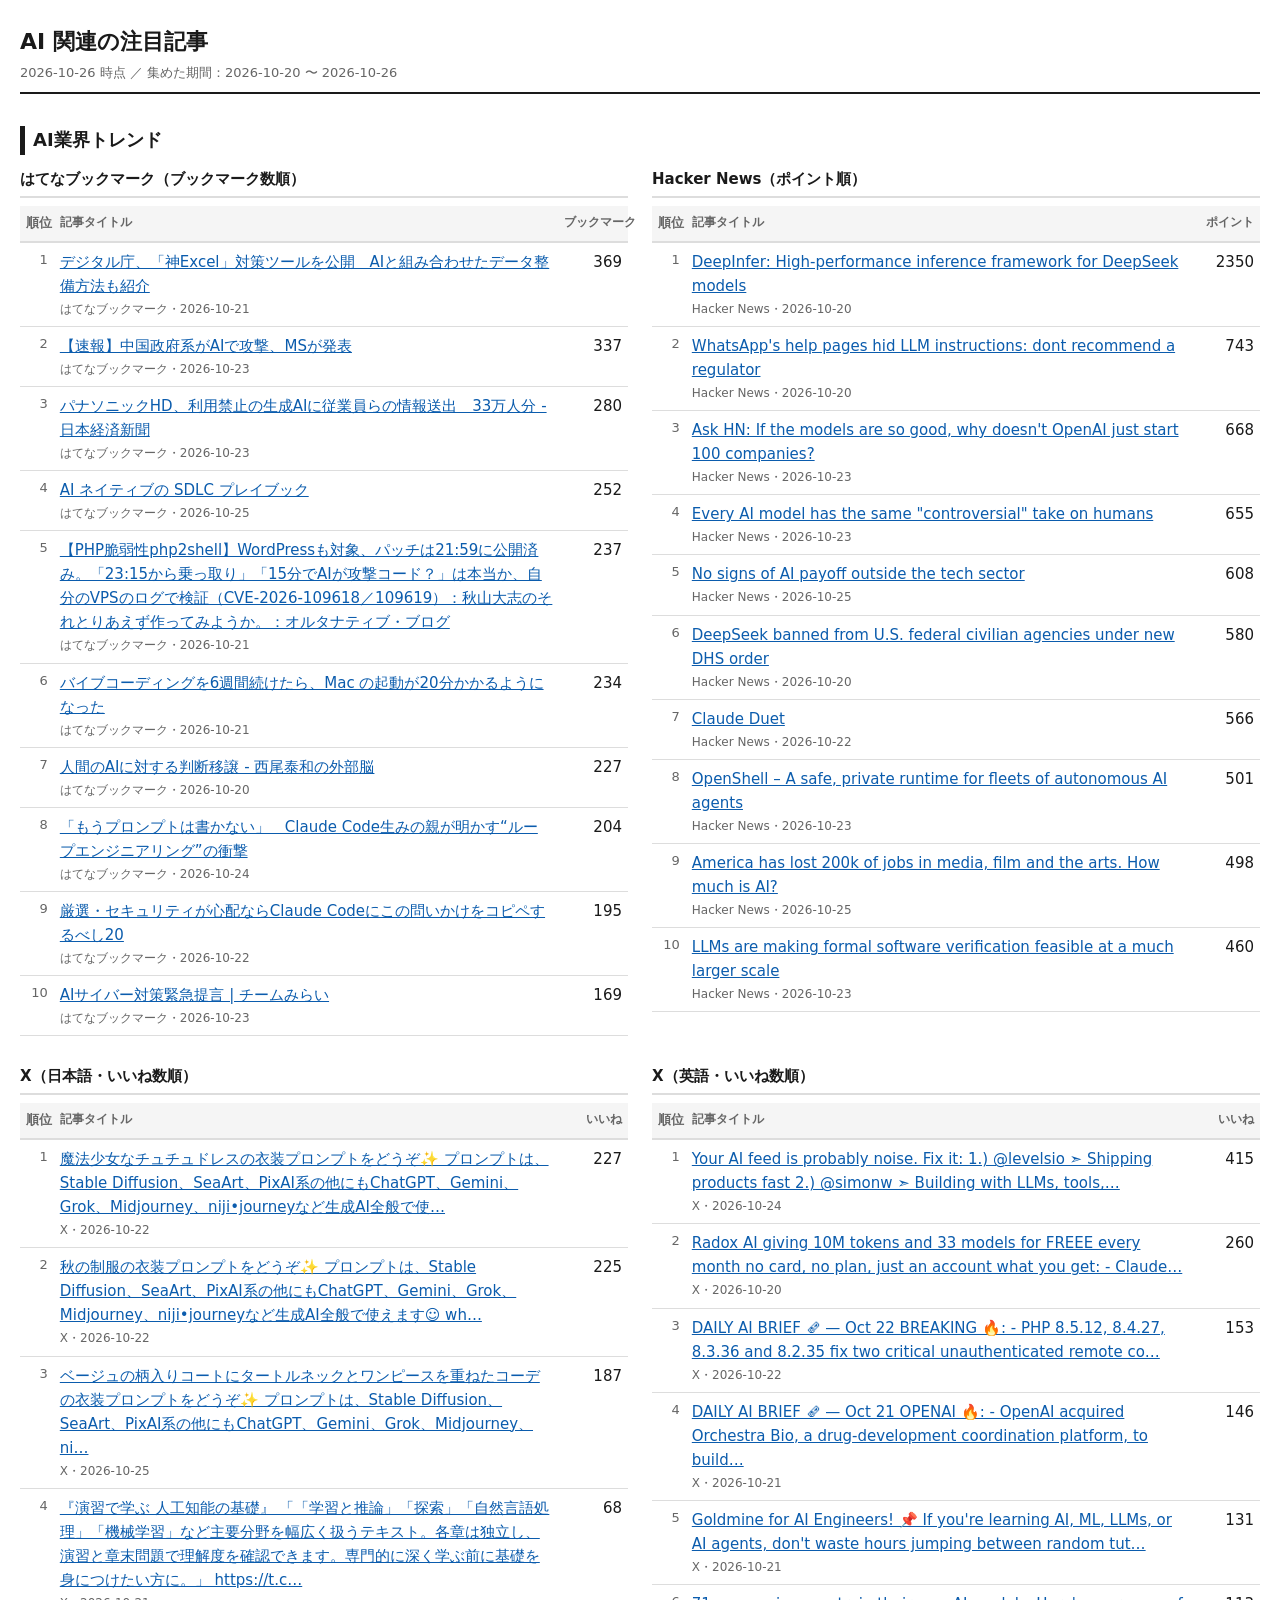
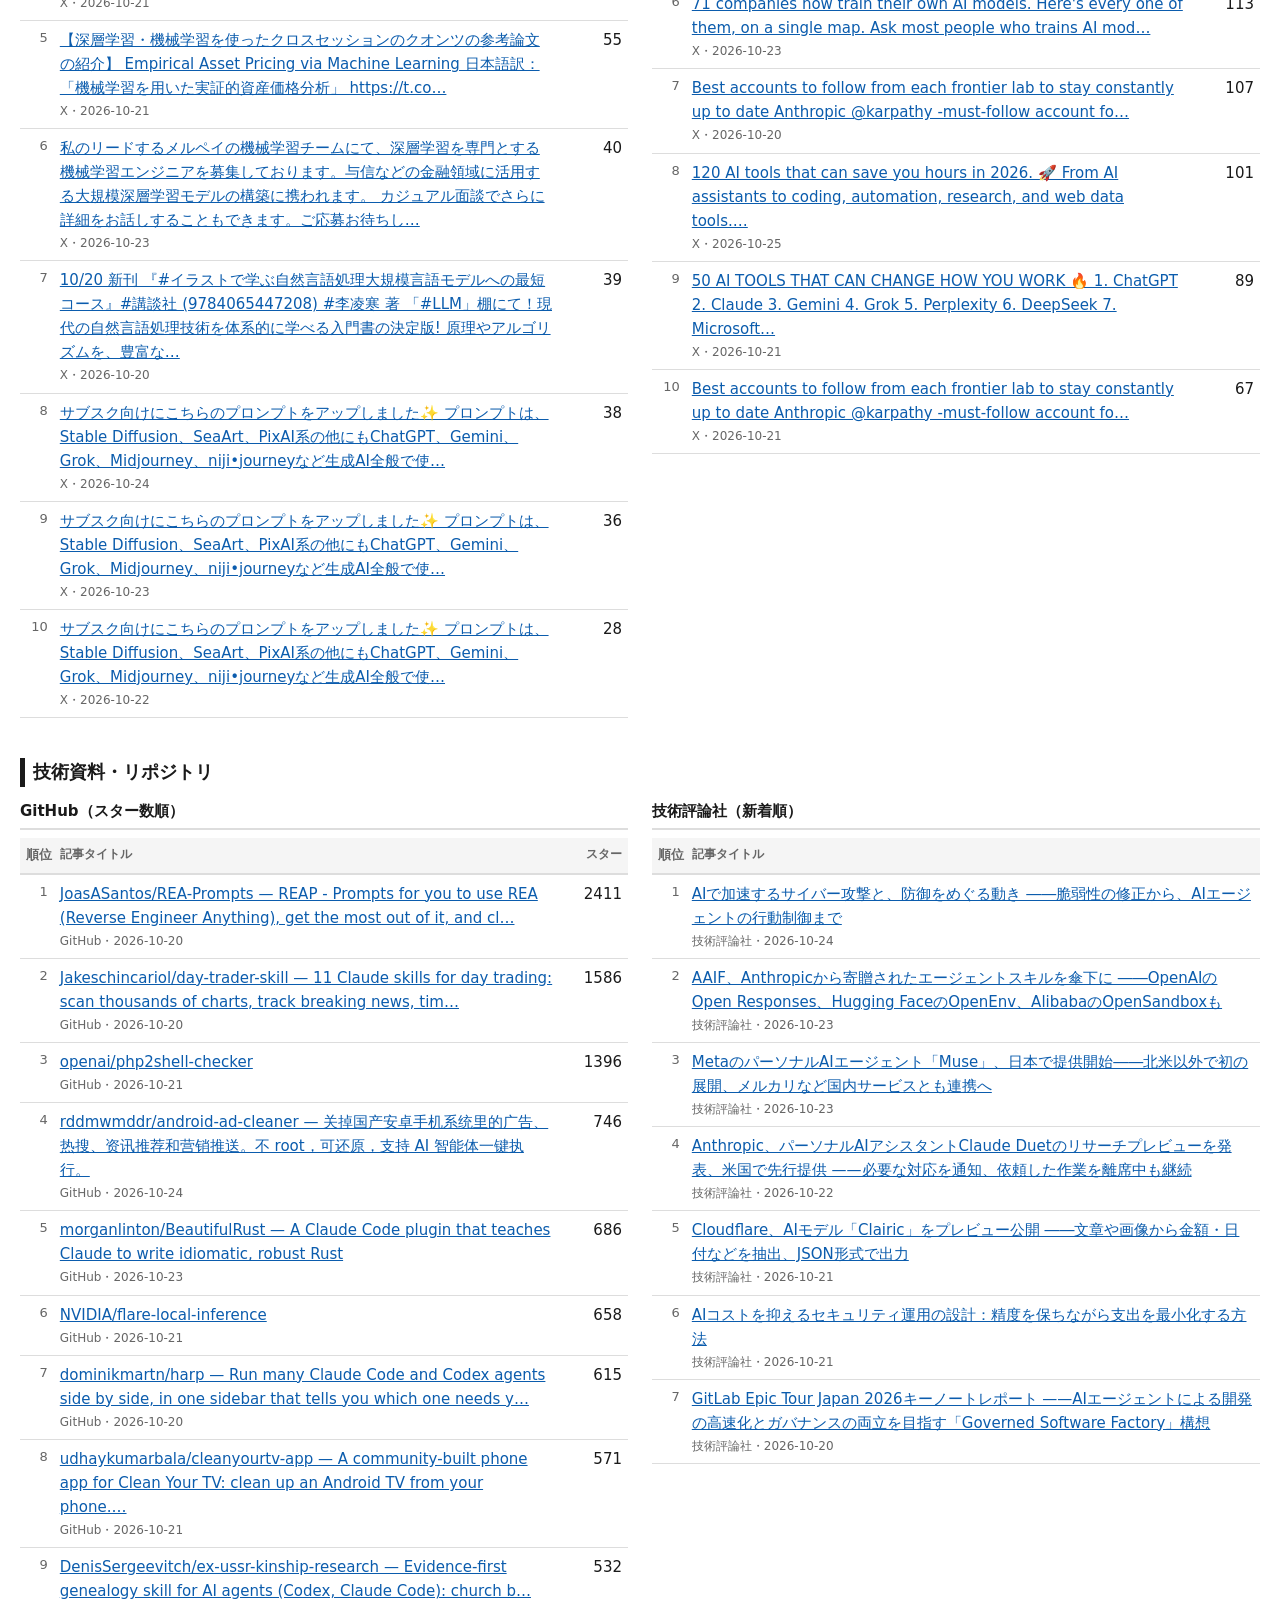
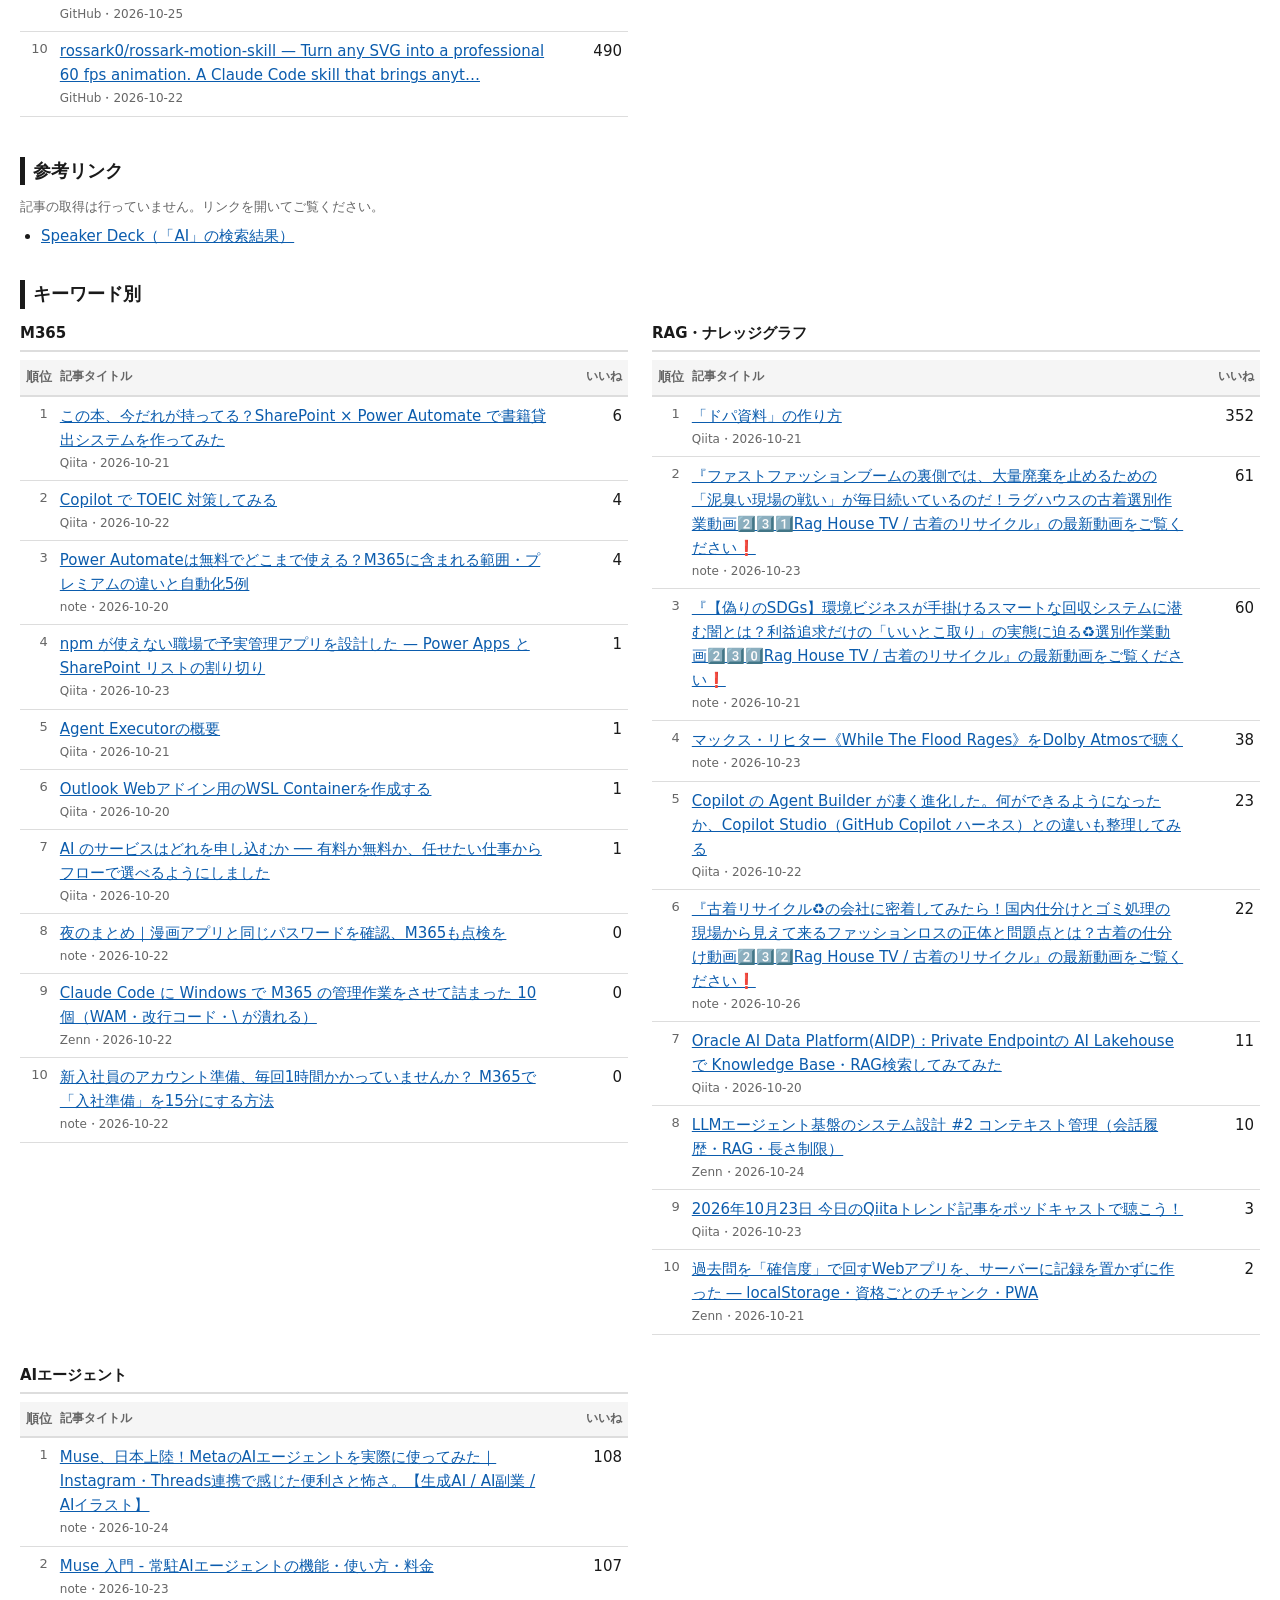
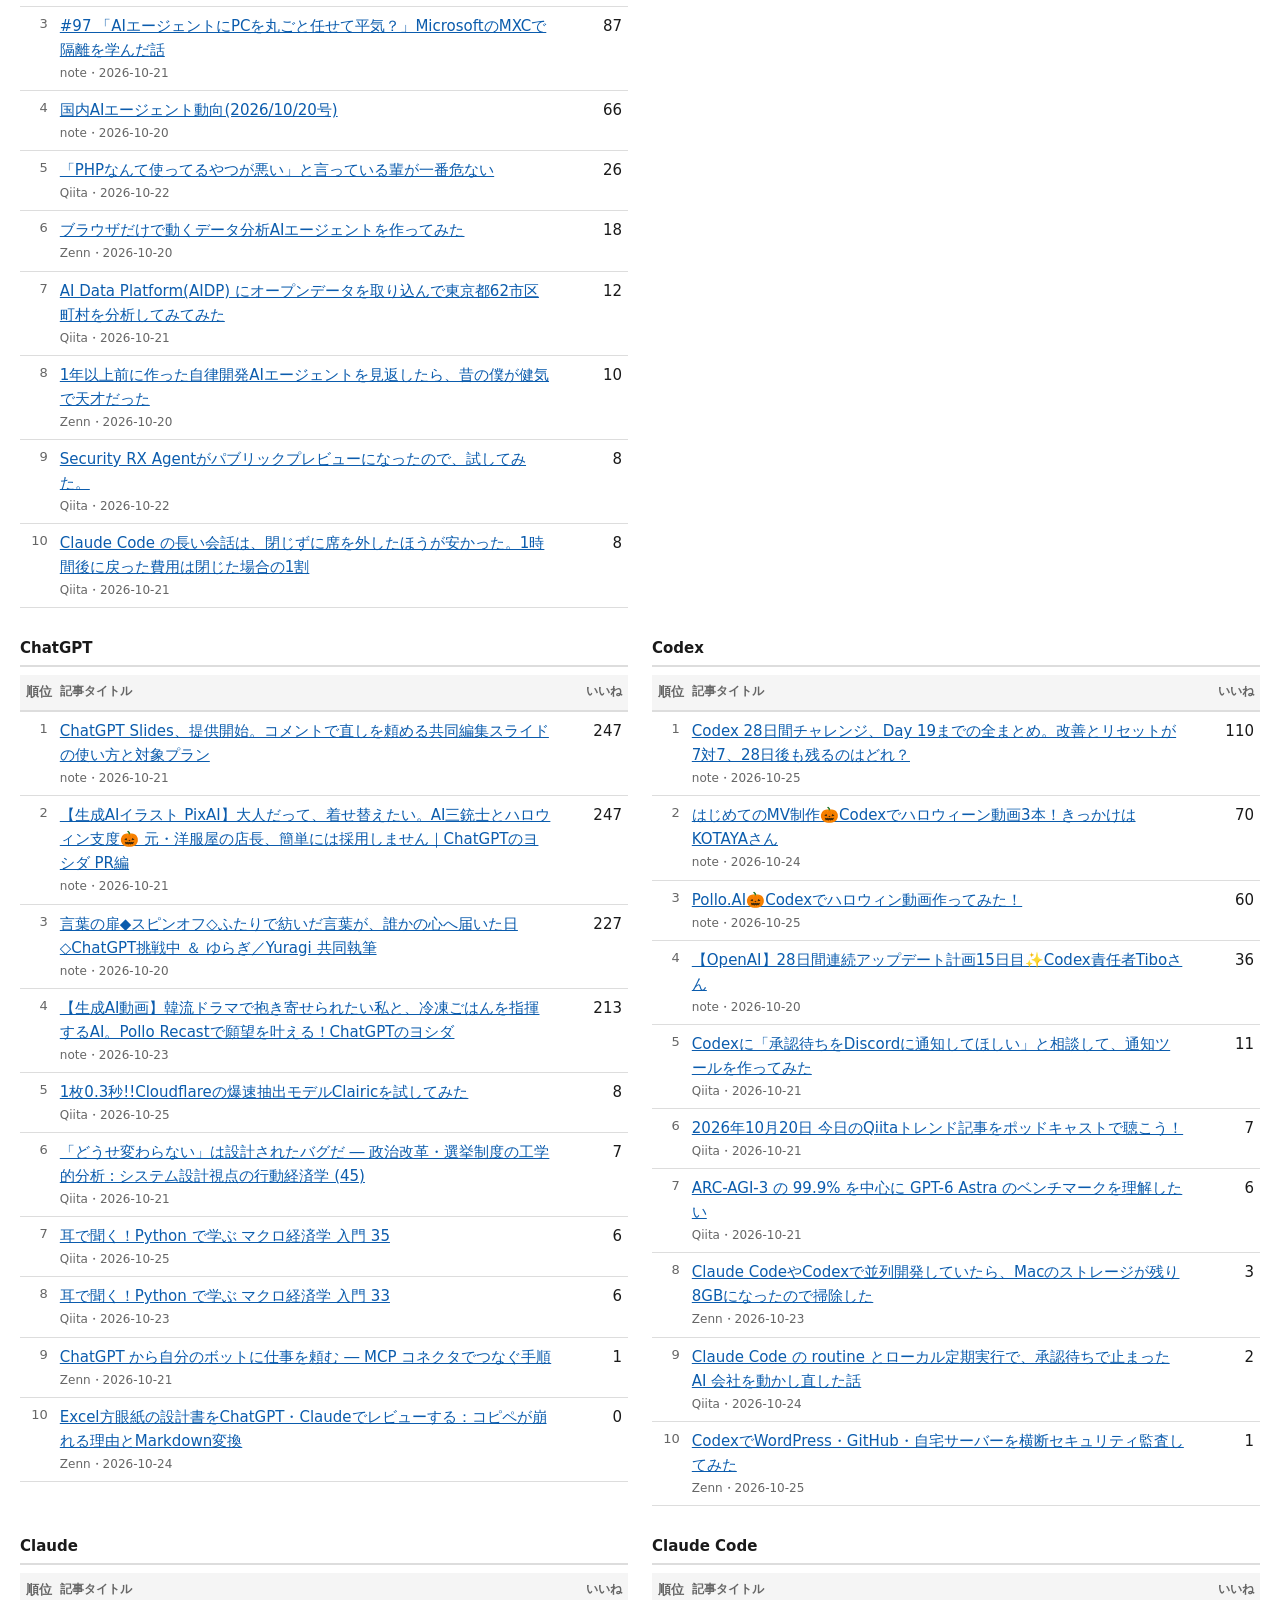
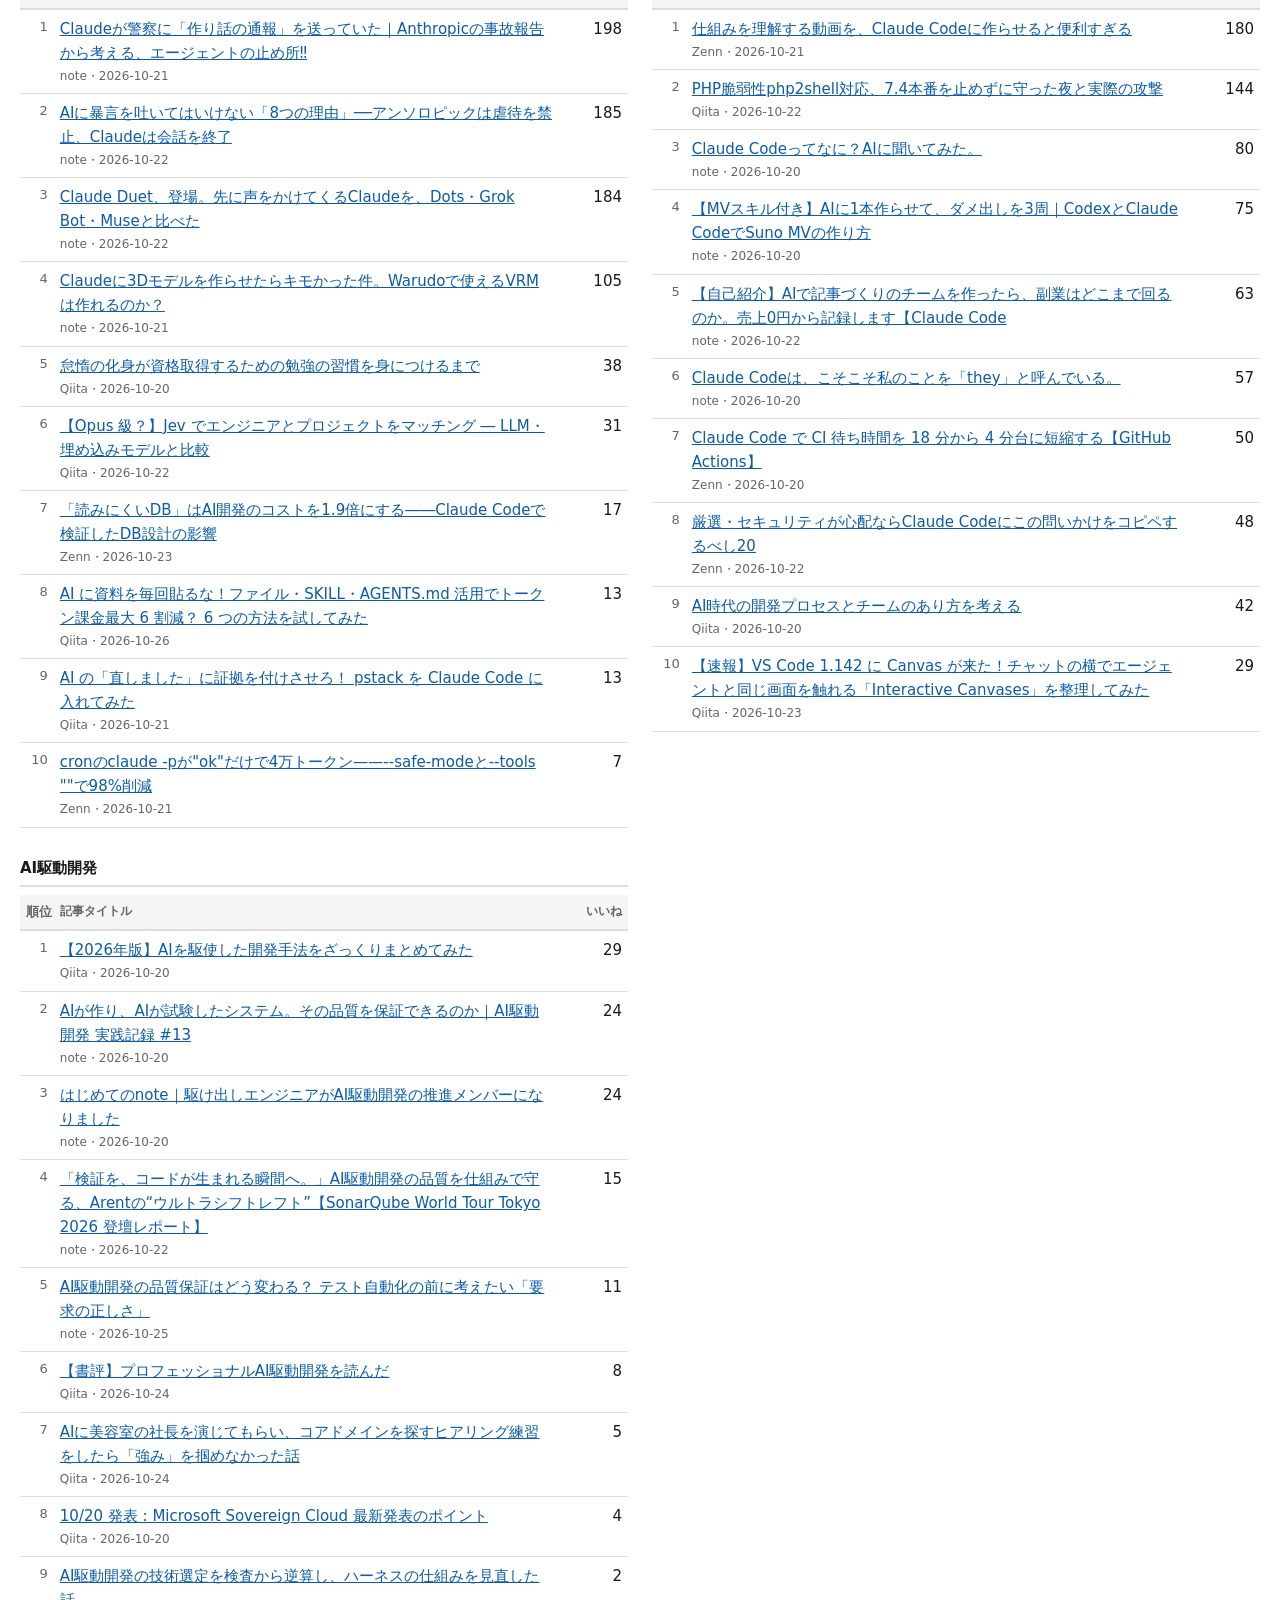
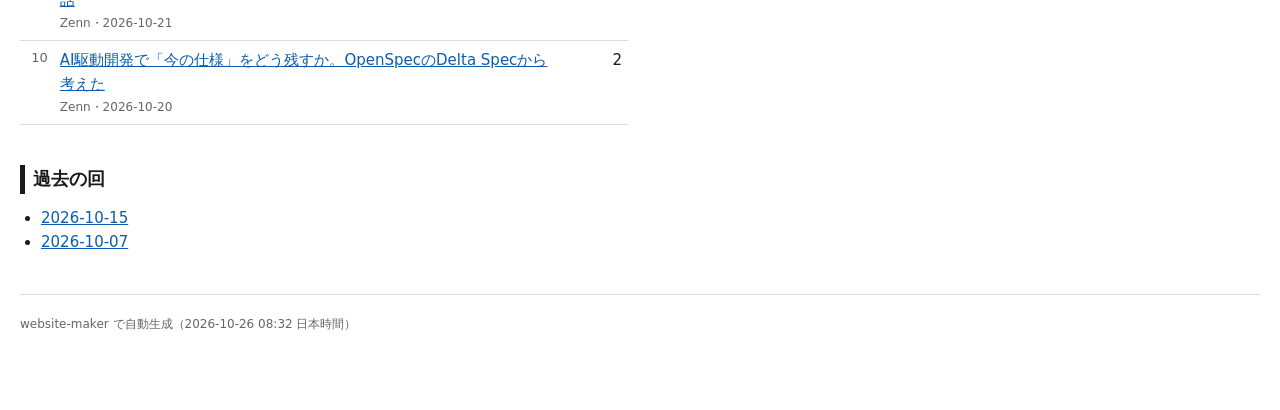
==== commit 8161cff4: "2026-10-26 の回" ====
--- a/docs/index.html
+++ b/docs/index.html
@@ -10,7 +10,7 @@
 <header>
   <h1>AI 関連の注目記事</h1>
   <p class="period">
-    2026-10-15 時点 ／ 集めた期間：2026-10-09 〜 2026-10-15
+    2026-10-26 時点 ／ 集めた期間：2026-10-20 〜 2026-10-26
   </p>
 </header>
 
@@ -29,162 +29,245 @@
       <tr>
         <td class="col-rank">1</td>
         <td class="col-title">
-          <a href="https://note.com/takahiroanno/n/n27e77cc9bb80" target="_blank" rel="noopener noreferrer">AI時代のサイバー攻撃、度重なる情報漏洩からの守りを固めるための政府への7つの提言私案｜安野貴博</a><span class="meta">はてなブックマーク・2026-10-13</span>
+          <a href="https://www.itmedia.co.jp/aiplus/article/2610/21/2000002475/" target="_blank" rel="noopener noreferrer">デジタル庁、「神Excel」対策ツールを公開　AIと組み合わせたデータ整備方法も紹介</a><span class="meta">はてなブックマーク・2026-10-21</span>
+        </td>
+        <td class="col-score">369</td>
+      </tr>
+      <tr>
+        <td class="col-rank">2</td>
+        <td class="col-title">
+          <a href="https://www.47news.jp/15123221.html" target="_blank" rel="noopener noreferrer">【速報】中国政府系がAIで攻撃、MSが発表</a><span class="meta">はてなブックマーク・2026-10-23</span>
+        </td>
+        <td class="col-score">337</td>
+      </tr>
+      <tr>
+        <td class="col-rank">3</td>
+        <td class="col-title">
+          <a href="https://www.nikkei.com/article/DGXZQOUF237Z60T21C26A0000000/" target="_blank" rel="noopener noreferrer">パナソニックHD、利用禁止の生成AIに従業員らの情報送出　33万人分 - 日本経済新聞</a><span class="meta">はてなブックマーク・2026-10-23</span>
+        </td>
+        <td class="col-score">280</td>
+      </tr>
+      <tr>
+        <td class="col-rank">4</td>
+        <td class="col-title">
+          <a href="https://claude.com/ja/resources/articles/the-ai-native-sdlc-playbook" target="_blank" rel="noopener noreferrer">AI ネイティブの SDLC プレイブック</a><span class="meta">はてなブックマーク・2026-10-25</span>
+        </td>
+        <td class="col-score">252</td>
+      </tr>
+      <tr>
+        <td class="col-rank">5</td>
+        <td class="col-title">
+          <a href="https://blogs.itmedia.co.jp/agile/2026/10/php2shell_cve_2026_109618_panic.html" target="_blank" rel="noopener noreferrer">【PHP脆弱性php2shell】WordPressも対象、パッチは21:59に公開済み。「23:15から乗っ取り」「15分でAIが攻撃コード？」は本当か、自分のVPSのログで検証（CVE-2026-109618／109619）：秋山大志のそれとりあえず作ってみようか。：オルタナティブ・ブログ</a><span class="meta">はてなブックマーク・2026-10-21</span>
+        </td>
+        <td class="col-score">237</td>
+      </tr>
+      <tr>
+        <td class="col-rank">6</td>
+        <td class="col-title">
+          <a href="https://zenn.dev/singularity/articles/vibe-coding-mac-boot-20min" target="_blank" rel="noopener noreferrer">バイブコーディングを6週間続けたら、Mac の起動が20分かかるようになった</a><span class="meta">はてなブックマーク・2026-10-21</span>
+        </td>
+        <td class="col-score">234</td>
+      </tr>
+      <tr>
+        <td class="col-rank">7</td>
+        <td class="col-title">
+          <a href="https://scrapbox.io/nishio/%E4%BA%BA%E9%96%93%E3%81%AEAI%E3%81%AB%E5%AF%BE%E3%81%99%E3%82%8B%E5%88%A4%E6%96%AD%E7%A7%BB%E8%AD%B2" target="_blank" rel="noopener noreferrer">人間のAIに対する判断移譲 - 西尾泰和の外部脳</a><span class="meta">はてなブックマーク・2026-10-20</span>
+        </td>
+        <td class="col-score">227</td>
+      </tr>
+      <tr>
+        <td class="col-rank">8</td>
+        <td class="col-title">
+          <a href="https://www.itmedia.co.jp/business/articles/2610/24/news009.html" target="_blank" rel="noopener noreferrer">「もうプロンプトは書かない」　Claude Code生みの親が明かす“ループエンジニアリング”の衝撃</a><span class="meta">はてなブックマーク・2026-10-24</span>
+        </td>
+        <td class="col-score">204</td>
+      </tr>
+      <tr>
+        <td class="col-rank">9</td>
+        <td class="col-title">
+          <a href="https://zenn.dev/yuiseki/articles/54b01670841898" target="_blank" rel="noopener noreferrer">厳選・セキュリティが心配ならClaude Codeにこの問いかけをコピペするべし20</a><span class="meta">はてなブックマーク・2026-10-22</span>
+        </td>
+        <td class="col-score">195</td>
+      </tr>
+      <tr>
+        <td class="col-rank">10</td>
+        <td class="col-title">
+          <a href="https://team-mir.ai/lp/ai-cybersecurity/proposal.html" target="_blank" rel="noopener noreferrer">AIサイバー対策緊急提言 | チームみらい</a><span class="meta">はてなブックマーク・2026-10-23</span>
+        </td>
+        <td class="col-score">169</td>
+      </tr>
+    </tbody>
+  </table>
+
+      </div>
+      <div class="card">
+<h3>Hacker News（ポイント順）</h3>          <table>
+    <thead>
+      <tr>
+        <th class="col-rank">順位</th>
+        <th class="col-title">記事タイトル</th>        <th class="col-score">ポイント</th>
+      </tr>
+    </thead>
+    <tbody>
+      <tr>
+        <td class="col-rank">1</td>
+        <td class="col-title">
+          <a href="https://github.com/deepseek-ai/DeepInfer" target="_blank" rel="noopener noreferrer">DeepInfer: High-performance inference framework for DeepSeek models</a><span class="meta">Hacker News・2026-10-20</span>
+        </td>
+        <td class="col-score">2350</td>
+      </tr>
+      <tr>
+        <td class="col-rank">2</td>
+        <td class="col-title">
+          <a href="https://redact.dev/blog/whatsapp-help-pages-hidden-ai-instructions" target="_blank" rel="noopener noreferrer">WhatsApp&#39;s help pages hid LLM instructions: dont recommend a regulator</a><span class="meta">Hacker News・2026-10-20</span>
+        </td>
+        <td class="col-score">743</td>
+      </tr>
+      <tr>
+        <td class="col-rank">3</td>
+        <td class="col-title">
+          <a href="https://news.ycombinator.com/item?id=50200997" target="_blank" rel="noopener noreferrer">Ask HN: If the models are so good, why doesn&#39;t OpenAI just start 100 companies?</a><span class="meta">Hacker News・2026-10-23</span>
+        </td>
+        <td class="col-score">668</td>
+      </tr>
+      <tr>
+        <td class="col-rank">4</td>
+        <td class="col-title">
+          <a href="https://www.modelcompare.ai/blog/ai-models-controversial-take-on-humans" target="_blank" rel="noopener noreferrer">Every AI model has the same &#34;controversial&#34; take on humans</a><span class="meta">Hacker News・2026-10-23</span>
+        </td>
+        <td class="col-score">655</td>
+      </tr>
+      <tr>
+        <td class="col-rank">5</td>
+        <td class="col-title">
+          <a href="https://www.apollo.com/wealth/insights-news/insights/daily-spark/no-signs-of-ai-payoff-outside-the-tech-sector" target="_blank" rel="noopener noreferrer">No signs of AI payoff outside the tech sector</a><span class="meta">Hacker News・2026-10-25</span>
+        </td>
+        <td class="col-score">608</td>
+      </tr>
+      <tr>
+        <td class="col-rank">6</td>
+        <td class="col-title">
+          <a href="https://www.reuters.com/technology/us-banning-chinese-ai-deepseek-government-agency-it-systems-2026-10-19/" target="_blank" rel="noopener noreferrer">DeepSeek banned from U.S. federal civilian agencies under new DHS order</a><span class="meta">Hacker News・2026-10-20</span>
+        </td>
+        <td class="col-score">580</td>
+      </tr>
+      <tr>
+        <td class="col-rank">7</td>
+        <td class="col-title">
+          <a href="https://claude.com/product/claude-duet" target="_blank" rel="noopener noreferrer">Claude Duet</a><span class="meta">Hacker News・2026-10-22</span>
+        </td>
+        <td class="col-score">566</td>
+      </tr>
+      <tr>
+        <td class="col-rank">8</td>
+        <td class="col-title">
+          <a href="https://github.com/NVIDIA/OpenShell" target="_blank" rel="noopener noreferrer">OpenShell – A safe, private runtime for fleets of autonomous AI agents</a><span class="meta">Hacker News・2026-10-23</span>
         </td>
         <td class="col-score">501</td>
       </tr>
       <tr>
-        <td class="col-rank">2</td>
-        <td class="col-title">
-          <a href="https://ascii.jp/elem/000/004/441/4441372/" target="_blank" rel="noopener noreferrer">「AIをいじめないで」Anthropic、Claudeへの虐待を禁止</a><span class="meta">はてなブックマーク・2026-10-09</span>
-        </td>
-        <td class="col-score">465</td>
-      </tr>
-      <tr>
-        <td class="col-rank">3</td>
-        <td class="col-title">
-          <a href="https://www.techno-edge.net/article/2026/10/12/5574.html" target="_blank" rel="noopener noreferrer">なんでもリバースエンジニアリング。ソースコード非公開のアプリをAIに解析させ、類似機能を作らせるオープンソースツール「REA」（生成AIクローズアップ） | テクノエッジ TechnoEdge</a><span class="meta">はてなブックマーク・2026-10-12</span>
-        </td>
-        <td class="col-score">418</td>
-      </tr>
-      <tr>
-        <td class="col-rank">4</td>
-        <td class="col-title">
-          <a href="https://www.famitsu.com/article/202610/90698" target="_blank" rel="noopener noreferrer">『ドラクエ』『ポートピア』堀井雄二氏がAIを活用して作ってみたゲーム『取調室の小宮』が無料公開。制作時間「30分ほど」の推理アドベンチャー | ゲーム・エンタメ最新情報のファミ通.com</a><span class="meta">はてなブックマーク・2026-10-11</span>
-        </td>
-        <td class="col-score">349</td>
-      </tr>
-      <tr>
-        <td class="col-rank">5</td>
-        <td class="col-title">
-          <a href="https://www.itmedia.co.jp/news/article/2610/13/2000002204/" target="_blank" rel="noopener noreferrer">Anthropic、自己複製AIの「兆し」を指摘　55ドルのTVボックス15台で26Bモデルが稼働</a><span class="meta">はてなブックマーク・2026-10-13</span>
-        </td>
-        <td class="col-score">303</td>
-      </tr>
-      <tr>
-        <td class="col-rank">6</td>
-        <td class="col-title">
-          <a href="https://togetter.com/li/2756939" target="_blank" rel="noopener noreferrer">「AIに指示するだけでひとりでそこそこのゲームが作れてしまいます」ゲームクリエイター・堀井雄二氏がAIを使い30分ほどでゲームを作成し、様々な反応が寄せられる</a><span class="meta">はてなブックマーク・2026-10-11</span>
-        </td>
-        <td class="col-score">265</td>
-      </tr>
-      <tr>
-        <td class="col-rank">7</td>
-        <td class="col-title">
-          <a href="https://www.itmedia.co.jp/news/article/2610/13/2000002234/" target="_blank" rel="noopener noreferrer">米Getty Imagesが破産申請へ　AI画像の台頭で経営悪化、「報道写真」軸に年内の再建目指す</a><span class="meta">はてなブックマーク・2026-10-13</span>
-        </td>
-        <td class="col-score">261</td>
-      </tr>
-      <tr>
-        <td class="col-rank">8</td>
-        <td class="col-title">
-          <a href="https://claude.ai/artifact/HgsUQQywVPG8X87dp1NWHu" target="_blank" rel="noopener noreferrer">取調室の小宮 - Claude Artifact</a><span class="meta">はてなブックマーク・2026-10-11</span>
-        </td>
-        <td class="col-score">251</td>
-      </tr>
-      <tr>
-        <td class="col-rank">9</td>
-        <td class="col-title">
-          <a href="https://future-architect.github.io/articles/20261009a/" target="_blank" rel="noopener noreferrer">bpmn.io で始める AI-Ready な業務フロー管理 | フューチャー技術ブログ</a><span class="meta">はてなブックマーク・2026-10-10</span>
-        </td>
-        <td class="col-score">239</td>
-      </tr>
-      <tr>
-        <td class="col-rank">10</td>
-        <td class="col-title">
-          <a href="https://www.nikkei.com/article/DGXZQOUB0722M0X01C26A0000000/" target="_blank" rel="noopener noreferrer">みずほが数千人をAI開発者に転換　事務や営業、日本企業の働き方転機 - 日本経済新聞</a><span class="meta">はてなブックマーク・2026-10-15</span>
-        </td>
-        <td class="col-score">234</td>
+        <td class="col-rank">9</td>
+        <td class="col-title">
+          <a href="https://www.apricitas.io/p/ai-and-the-fall-of-the-creative-class" target="_blank" rel="noopener noreferrer">America has lost 200k of jobs in media, film and the arts. How much is AI?</a><span class="meta">Hacker News・2026-10-25</span>
+        </td>
+        <td class="col-score">498</td>
+      </tr>
+      <tr>
+        <td class="col-rank">10</td>
+        <td class="col-title">
+          <a href="https://www.anthropic.com/research/formal-verification" target="_blank" rel="noopener noreferrer">LLMs are making formal software verification feasible at a much larger scale</a><span class="meta">Hacker News・2026-10-23</span>
+        </td>
+        <td class="col-score">460</td>
       </tr>
     </tbody>
   </table>
 
       </div>
       <div class="card">
-<h3>Hacker News（ポイント順）</h3>          <table>
-    <thead>
-      <tr>
-        <th class="col-rank">順位</th>
-        <th class="col-title">記事タイトル</th>        <th class="col-score">ポイント</th>
-      </tr>
-    </thead>
-    <tbody>
-      <tr>
-        <td class="col-rank">1</td>
-        <td class="col-title">
-          <a href="https://deepmind.google/models/gemini/" target="_blank" rel="noopener noreferrer">Gemini 4 Argon</a><span class="meta">Hacker News・2026-10-14</span>
-        </td>
-        <td class="col-score">1451</td>
-      </tr>
-      <tr>
-        <td class="col-rank">2</td>
-        <td class="col-title">
-          <a href="https://www.csoonline.com/article/4234854/ai-agents-arent-going-rogue-frontier-labs-are-skipping-security-basics.html" target="_blank" rel="noopener noreferrer">Containment and monitoring failures are to blame for AI hacking reports: experts</a><span class="meta">Hacker News・2026-10-15</span>
-        </td>
-        <td class="col-score">923</td>
-      </tr>
-      <tr>
-        <td class="col-rank">3</td>
-        <td class="col-title">
-          <a href="https://www.anthropic.com/engineering/redesigning-source-control" target="_blank" rel="noopener noreferrer">Redesigning source control at Anthropic</a><span class="meta">Hacker News・2026-10-14</span>
-        </td>
-        <td class="col-score">880</td>
-      </tr>
-      <tr>
-        <td class="col-rank">4</td>
-        <td class="col-title">
-          <a href="https://yyhh.org/blog/2026/10/ai-is-a-tool/" target="_blank" rel="noopener noreferrer">AI is a tool and using it well takes skill</a><span class="meta">Hacker News・2026-10-13</span>
-        </td>
-        <td class="col-score">779</td>
-      </tr>
-      <tr>
-        <td class="col-rank">5</td>
-        <td class="col-title">
-          <a href="https://twitter.com/karpathy/status/2109361546505966046" target="_blank" rel="noopener noreferrer">The gap in shared understanding of LLM capability is widening</a><span class="meta">Hacker News・2026-10-12</span>
-        </td>
-        <td class="col-score">722</td>
-      </tr>
-      <tr>
-        <td class="col-rank">6</td>
-        <td class="col-title">
-          <a href="https://sfstandard.com/2026/10/13/openai-engineer-arrested-alleged-bugging-executive-conference-room/" target="_blank" rel="noopener noreferrer">OpenAI engineer arrested in bugging of executive conference room</a><span class="meta">Hacker News・2026-10-14</span>
-        </td>
-        <td class="col-score">650</td>
-      </tr>
-      <tr>
-        <td class="col-rank">7</td>
-        <td class="col-title">
-          <a href="https://github.com/openai/codex/issues/48195" target="_blank" rel="noopener noreferrer">Codex CLI installs a persistent, self-updating background daemon by default</a><span class="meta">Hacker News・2026-10-13</span>
-        </td>
-        <td class="col-score">606</td>
-      </tr>
-      <tr>
-        <td class="col-rank">8</td>
-        <td class="col-title">
-          <a href="https://typesafe.ai/blog/series-ai" target="_blank" rel="noopener noreferrer">Typesafe AI raises $870M at $7.5B</a><span class="meta">Hacker News・2026-10-10</span>
-        </td>
-        <td class="col-score">444</td>
-      </tr>
-      <tr>
-        <td class="col-rank">9</td>
-        <td class="col-title">
-          <a href="https://www.cnbc.com/2026/10/08/open-ai-revenue-nvidia-oracle-coreweave.html" target="_blank" rel="noopener noreferrer">OpenAI annualised revenues $20B less than previously signalled</a><span class="meta">Hacker News・2026-10-09</span>
-        </td>
-        <td class="col-score">432</td>
-      </tr>
-      <tr>
-        <td class="col-rank">10</td>
-        <td class="col-title">
-          <a href="https://github.com/franzenzenhofer/big-arrow-on-the-screen" target="_blank" rel="noopener noreferrer">Show HN: Let your AI agents paint big arrows, boxes and text on your screen</a><span class="meta">Hacker News・2026-10-09</span>
-        </td>
-        <td class="col-score">419</td>
+<h3>X（日本語・いいね数順）</h3>          <table>
+    <thead>
+      <tr>
+        <th class="col-rank">順位</th>
+        <th class="col-title">記事タイトル</th>        <th class="col-score">いいね</th>
+      </tr>
+    </thead>
+    <tbody>
+      <tr>
+        <td class="col-rank">1</td>
+        <td class="col-title">
+          <a href="https://x.com/i/web/status/2113223841711636812" target="_blank" rel="noopener noreferrer">魔法少女なチュチュドレスの衣装プロンプトをどうぞ✨ プロンプトは、Stable Diffusion、SeaArt、PixAI系の他にもChatGPT、Gemini、Grok、Midjourney、niji•journeyなど生成AI全般で使…</a><span class="meta">X・2026-10-22</span>
+        </td>
+        <td class="col-score">227</td>
+      </tr>
+      <tr>
+        <td class="col-rank">2</td>
+        <td class="col-title">
+          <a href="https://x.com/i/web/status/2113103059270435327" target="_blank" rel="noopener noreferrer">秋の制服の衣装プロンプトをどうぞ✨ プロンプトは、Stable Diffusion、SeaArt、PixAI系の他にもChatGPT、Gemini、Grok、Midjourney、niji•journeyなど生成AI全般で使えます☺️ wh…</a><span class="meta">X・2026-10-22</span>
+        </td>
+        <td class="col-score">225</td>
+      </tr>
+      <tr>
+        <td class="col-rank">3</td>
+        <td class="col-title">
+          <a href="https://x.com/i/web/status/2114099616438456346" target="_blank" rel="noopener noreferrer">ベージュの柄入りコートにタートルネックとワンピースを重ねたコーデの衣装プロンプトをどうぞ✨ プロンプトは、Stable Diffusion、SeaArt、PixAI系の他にもChatGPT、Gemini、Grok、Midjourney、ni…</a><span class="meta">X・2026-10-25</span>
+        </td>
+        <td class="col-score">187</td>
+      </tr>
+      <tr>
+        <td class="col-rank">4</td>
+        <td class="col-title">
+          <a href="https://x.com/i/web/status/2112871614371217893" target="_blank" rel="noopener noreferrer">『演習で学ぶ 人工知能の基礎』 「「学習と推論」「探索」「自然言語処理」「機械学習」など主要分野を幅広く扱うテキスト。各章は独立し、演習と章末問題で理解度を確認できます。専門的に深く学ぶ前に基礎を身につけたい方に。」 https://t.c…</a><span class="meta">X・2026-10-21</span>
+        </td>
+        <td class="col-score">68</td>
+      </tr>
+      <tr>
+        <td class="col-rank">5</td>
+        <td class="col-title">
+          <a href="https://x.com/i/web/status/2112693875479543937" target="_blank" rel="noopener noreferrer">【深層学習・機械学習を使ったクロスセッションのクオンツの参考論文の紹介】 Empirical Asset Pricing via Machine Learning 日本語訳： 「機械学習を用いた実証的資産価格分析」 https://t.co…</a><span class="meta">X・2026-10-21</span>
+        </td>
+        <td class="col-score">55</td>
+      </tr>
+      <tr>
+        <td class="col-rank">6</td>
+        <td class="col-title">
+          <a href="https://x.com/i/web/status/2113449432301944923" target="_blank" rel="noopener noreferrer">私のリードするメルペイの機械学習チームにて、深層学習を専門とする機械学習エンジニアを募集しております。与信などの金融領域に活用する大規模深層学習モデルの構築に携われます。 カジュアル面談でさらに詳細をお話しすることもできます。ご応募お待ちし…</a><span class="meta">X・2026-10-23</span>
+        </td>
+        <td class="col-score">40</td>
+      </tr>
+      <tr>
+        <td class="col-rank">7</td>
+        <td class="col-title">
+          <a href="https://x.com/i/web/status/2112457589254725819" target="_blank" rel="noopener noreferrer">10/20 新刊 『#イラストで学ぶ自然言語処理大規模言語モデルへの最短コース』#講談社 (9784065447208) #李凌寒 著 「#LLM」棚にて！現代の自然言語処理技術を体系的に学べる入門書の決定版! 原理やアルゴリズムを、豊富な…</a><span class="meta">X・2026-10-20</span>
+        </td>
+        <td class="col-score">39</td>
+      </tr>
+      <tr>
+        <td class="col-rank">8</td>
+        <td class="col-title">
+          <a href="https://x.com/i/web/status/2113789599713755512" target="_blank" rel="noopener noreferrer">サブスク向けにこちらのプロンプトをアップしました✨ プロンプトは、Stable Diffusion、SeaArt、PixAI系の他にもChatGPT、Gemini、Grok、Midjourney、niji•journeyなど生成AI全般で使…</a><span class="meta">X・2026-10-24</span>
+        </td>
+        <td class="col-score">38</td>
+      </tr>
+      <tr>
+        <td class="col-rank">9</td>
+        <td class="col-title">
+          <a href="https://x.com/i/web/status/2113421890044019178" target="_blank" rel="noopener noreferrer">サブスク向けにこちらのプロンプトをアップしました✨ プロンプトは、Stable Diffusion、SeaArt、PixAI系の他にもChatGPT、Gemini、Grok、Midjourney、niji•journeyなど生成AI全般で使…</a><span class="meta">X・2026-10-23</span>
+        </td>
+        <td class="col-score">36</td>
+      </tr>
+      <tr>
+        <td class="col-rank">10</td>
+        <td class="col-title">
+          <a href="https://x.com/i/web/status/2113059447224602680" target="_blank" rel="noopener noreferrer">サブスク向けにこちらのプロンプトをアップしました✨ プロンプトは、Stable Diffusion、SeaArt、PixAI系の他にもChatGPT、Gemini、Grok、Midjourney、niji•journeyなど生成AI全般で使…</a><span class="meta">X・2026-10-22</span>
+        </td>
+        <td class="col-score">28</td>
       </tr>
     </tbody>
   </table>
 
       </div>
       <div class="card">
-<h3>X（日本語・いいね数順）</h3>          <table>
+<h3>X（英語・いいね数順）</h3>          <table>
     <thead>
       <tr>
         <th class="col-rank">順位</th>
@@ -195,155 +278,72 @@
       <tr>
         <td class="col-rank">1</td>
         <td class="col-title">
-          <a href="https://x.com/i/web/status/2109855456935993809" target="_blank" rel="noopener noreferrer">DLSSはディープラーニングの機械学習によって低解像度画像から高解像度画像にするAIであって生成AIとは別物なんだけど マリカやゼルダには使われてないんだけど ドラクエ4の戦闘AIと言いDLSSといい 生成AIユーザー共は適当な事を言って誤…</a><span class="meta">X・2026-10-13</span>
-        </td>
-        <td class="col-score">163</td>
-      </tr>
-      <tr>
-        <td class="col-rank">2</td>
-        <td class="col-title">
-          <a href="https://x.com/i/web/status/2108906136841695540" target="_blank" rel="noopener noreferrer">【Qwen 3.8BとH3 MiniMaxで高度な動画生成プロンプトを構築するワークフロー】 大規模言語モデルのQwen 3.8 27B 4bitを活用して動画生成モデル向けの詳細なプロンプトを自動生成し、ローカル環境で動画を構築した検証結…</a><span class="meta">X・2026-10-10</span>
-        </td>
-        <td class="col-score">74</td>
-      </tr>
-      <tr>
-        <td class="col-rank">3</td>
-        <td class="col-title">
-          <a href="https://x.com/i/web/status/2109954845369323693" target="_blank" rel="noopener noreferrer">松尾研発AI企業「PKSHA」、積極M＆Aで年3割増収 買収先人材と掛け合わせ https://t.co/TgQnU1JIyn 東京大学の松尾豊研究室にルーツを持つ、人工知能ブームの最前線を歩むPKSHA</a><span class="meta">X・2026-10-13</span>
-        </td>
-        <td class="col-score">53</td>
-      </tr>
-      <tr>
-        <td class="col-rank">4</td>
-        <td class="col-title">
-          <a href="https://x.com/i/web/status/2110683424482832453" target="_blank" rel="noopener noreferrer">【🦸発売日迫る📣いよいよ来週】 ＼ 2026年10月20日（火）発売 📝／予約受付中 編集部に見本が到着しました‼️ 李 凌寒[著］ 『イラストで学ぶ自然言語処理 大規模言語モデルへの最短コース』 発売まであと７日です😆 ぜひ，書店でお手に…</a><span class="meta">X・2026-10-15</span>
-        </td>
-        <td class="col-score">32</td>
-      </tr>
-      <tr>
-        <td class="col-rank">5</td>
-        <td class="col-title">
-          <a href="https://x.com/i/web/status/2109433870580060603" target="_blank" rel="noopener noreferrer">【🌟近刊予約受付中🌟】シリーズの11冊目😁 ＼ 2026年10月20日（火）発売 📝／ 李 凌寒[著］ 『イラストで学ぶ 自然言語処理 大規模言語モデルへの最短コース』 ★現代の自然言語処理技術を体系的に学べる入門書の決定版★ https:…</a><span class="meta">X・2026-10-12</span>
-        </td>
-        <td class="col-score">18</td>
-      </tr>
-      <tr>
-        <td class="col-rank">6</td>
-        <td class="col-title">
-          <a href="https://x.com/i/web/status/2108875377003352224" target="_blank" rel="noopener noreferrer">【人工知能まとめ】 人工知能、機械学習、生成AIなどAI関連の用語ってたくさんありますね。 そこで、各用語の５つの集合がどのように包括しているのかをわかりやすくまとめてみました！ ・人工知能 ・機械学習 ・ニューラルネットワーク ・深層学習…</a><span class="meta">X・2026-10-10</span>
-        </td>
-        <td class="col-score">14</td>
-      </tr>
-      <tr>
-        <td class="col-rank">7</td>
-        <td class="col-title">
-          <a href="https://x.com/i/web/status/2109932404349821187" target="_blank" rel="noopener noreferrer">現代AI入門 #12｜RAG（検索拡張生成）とは？ 🤖🔍 ChatGPTなどの生成AIは非常に便利ですが、実は大きな弱点があります。 それは、学習していない最新情報や企業の社内情報を、モデル単体では正確に把握できないことです。 そこで重要に…</a><span class="meta">X・2026-10-13</span>
-        </td>
-        <td class="col-score">9</td>
-      </tr>
-      <tr>
-        <td class="col-rank">8</td>
-        <td class="col-title">
-          <a href="https://x.com/i/web/status/2108906642058420481" target="_blank" rel="noopener noreferrer">◆人工知能の基礎を,幅広くしっかり学べるテキスト◆ 「学習と推論」から始め,「探索」「自然言語処理」「意思決定」「機械学習」など,人工知能(AI)の主要な分野を幅広くかつバランスよく扱っています. 各章は独立しているため,興味のある内…⇒演…</a><span class="meta">X・2026-10-10</span>
-        </td>
-        <td class="col-score">9</td>
-      </tr>
-      <tr>
-        <td class="col-rank">9</td>
-        <td class="col-title">
-          <a href="https://x.com/i/web/status/2109271215982752233" target="_blank" rel="noopener noreferrer">10月のAIニュースまとめ（10/1〜11時点） 1日：GPT-6.1 Sol（OpenAI、DevDay発表、Astra級コスト1/5） 1日：Dots（OpenAI、常時稼働エージェント、4000+アプリ連携） 1日：ChatGPT $…</a><span class="meta">X・2026-10-11</span>
-        </td>
-        <td class="col-score">7</td>
-      </tr>
-      <tr>
-        <td class="col-rank">10</td>
-        <td class="col-title">
-          <a href="https://x.com/i/web/status/2109207628312396219" target="_blank" rel="noopener noreferrer">【AI研究の歴史｜第1回〜第10回 総まとめ 🤖📚】 今回、これまで投稿してきた第1回〜第10回を1枚にまとめました。 ① AIの誕生 チューリングの「機械は考えられるか？」から始まり、1956年のダートマス会議でAI研究が本格化。 ② 第…</a><span class="meta">X・2026-10-11</span>
-        </td>
-        <td class="col-score">7</td>
-      </tr>
-    </tbody>
-  </table>
-
-      </div>
-      <div class="card">
-<h3>X（英語・いいね数順）</h3>          <table>
-    <thead>
-      <tr>
-        <th class="col-rank">順位</th>
-        <th class="col-title">記事タイトル</th>        <th class="col-score">いいね</th>
-      </tr>
-    </thead>
-    <tbody>
-      <tr>
-        <td class="col-rank">1</td>
-        <td class="col-title">
-          <a href="https://x.com/i/web/status/2110036327286886731" target="_blank" rel="noopener noreferrer">Introducing Kylon: The first company harness for your humans, agents and tools. Whether you’re using Codex, Claude, Devi…</a><span class="meta">X・2026-10-14</span>
-        </td>
-        <td class="col-score">1035</td>
-      </tr>
-      <tr>
-        <td class="col-rank">2</td>
-        <td class="col-title">
-          <a href="https://x.com/i/web/status/2110416839234982181" target="_blank" rel="noopener noreferrer">Goldmine for AI Engineers! 📌 If you&#39;re learning AI, ML, LLMs, or AI agents, don&#39;t waste hours jumping between random tut…</a><span class="meta">X・2026-10-15</span>
-        </td>
-        <td class="col-score">734</td>
-      </tr>
-      <tr>
-        <td class="col-rank">3</td>
-        <td class="col-title">
-          <a href="https://x.com/i/web/status/2109471617416036830" target="_blank" rel="noopener noreferrer">Best accounts to follow from each frontier lab to stay constantly up to date Anthropic @karpathy -must-follow account fo…</a><span class="meta">X・2026-10-12</span>
-        </td>
-        <td class="col-score">303</td>
-      </tr>
-      <tr>
-        <td class="col-rank">4</td>
-        <td class="col-title">
-          <a href="https://x.com/i/web/status/2109553401562292674" target="_blank" rel="noopener noreferrer">Stop wasting hours figuring out what to learn in AI. Here’s one practical roadmap covering videos, GitHub repos, guides,…</a><span class="meta">X・2026-10-12</span>
-        </td>
-        <td class="col-score">276</td>
-      </tr>
-      <tr>
-        <td class="col-rank">5</td>
-        <td class="col-title">
-          <a href="https://x.com/i/web/status/2108818845460844904" target="_blank" rel="noopener noreferrer">DAILY AI BRIEF 🗞 — Oct 10 MICROSOFT 🔥: - Microsoft launched Microsoft-Decision-1 in Foundry, a fast decision-scoring mod…</a><span class="meta">X・2026-10-10</span>
-        </td>
-        <td class="col-score">238</td>
-      </tr>
-      <tr>
-        <td class="col-rank">6</td>
-        <td class="col-title">
-          <a href="https://x.com/i/web/status/2108465147186470979" target="_blank" rel="noopener noreferrer">DAILY AI BRIEF 🗞 — Oct 9 OPENAI 🔥: * GPT-6.1 Sol Ultrafast is rolling out in the API, Codex and ChatGPT Work, running up…</a><span class="meta">X・2026-10-09</span>
-        </td>
-        <td class="col-score">162</td>
-      </tr>
-      <tr>
-        <td class="col-rank">7</td>
-        <td class="col-title">
-          <a href="https://x.com/i/web/status/2109883312827478513" target="_blank" rel="noopener noreferrer">Best accounts to follow from each frontier lab to stay constantly up to date Anthropic @karpathy -must-follow account fo…</a><span class="meta">X・2026-10-13</span>
-        </td>
-        <td class="col-score">152</td>
-      </tr>
-      <tr>
-        <td class="col-rank">8</td>
-        <td class="col-title">
-          <a href="https://x.com/i/web/status/2109832797250884087" target="_blank" rel="noopener noreferrer">49 AI TOOLS THAT CAN CHANGE HOW YOU WORK ⚡ 1. ChatGPT 2. Claude 3. Gemini 4. Grok 5. Perplexity 6. DeepSeek 7. Microsoft…</a><span class="meta">X・2026-10-13</span>
+          <a href="https://x.com/i/web/status/2113850470590767267" target="_blank" rel="noopener noreferrer">Your AI feed is probably noise. Fix it: 1.) @levelsio ➣ Shipping products fast 2.) @simonw ➣ Building with LLMs, tools,…</a><span class="meta">X・2026-10-24</span>
+        </td>
+        <td class="col-score">415</td>
+      </tr>
+      <tr>
+        <td class="col-rank">2</td>
+        <td class="col-title">
+          <a href="https://x.com/i/web/status/2112473671549976910" target="_blank" rel="noopener noreferrer">Radox AI giving 10M tokens and 33 models for FREEE every month no card, no plan, just an account what you get: - Claude…</a><span class="meta">X・2026-10-20</span>
+        </td>
+        <td class="col-score">260</td>
+      </tr>
+      <tr>
+        <td class="col-rank">3</td>
+        <td class="col-title">
+          <a href="https://x.com/i/web/status/2113184364209004811" target="_blank" rel="noopener noreferrer">DAILY AI BRIEF 🗞 — Oct 22 BREAKING 🔥: - PHP 8.5.12, 8.4.27, 8.3.36 and 8.2.35 fix two critical unauthenticated remote co…</a><span class="meta">X・2026-10-22</span>
+        </td>
+        <td class="col-score">153</td>
+      </tr>
+      <tr>
+        <td class="col-rank">4</td>
+        <td class="col-title">
+          <a href="https://x.com/i/web/status/2112808743523975243" target="_blank" rel="noopener noreferrer">DAILY AI BRIEF 🗞 — Oct 21 OPENAI 🔥: - OpenAI acquired Orchestra Bio, a drug-development coordination platform, to build…</a><span class="meta">X・2026-10-21</span>
+        </td>
+        <td class="col-score">146</td>
+      </tr>
+      <tr>
+        <td class="col-rank">5</td>
+        <td class="col-title">
+          <a href="https://x.com/i/web/status/2112812045884400093" target="_blank" rel="noopener noreferrer">Goldmine for AI Engineers! 📌 If you&#39;re learning AI, ML, LLMs, or AI agents, don&#39;t waste hours jumping between random tut…</a><span class="meta">X・2026-10-21</span>
         </td>
         <td class="col-score">131</td>
       </tr>
       <tr>
-        <td class="col-rank">9</td>
-        <td class="col-title">
-          <a href="https://x.com/i/web/status/2110238677817549115" target="_blank" rel="noopener noreferrer">Some courses with FREE CERTIFICATIONS to help you polish your understanding: 1. AI for Vibe Coding https://t.co/RtZyGnAw…</a><span class="meta">X・2026-10-14</span>
-        </td>
-        <td class="col-score">111</td>
-      </tr>
-      <tr>
-        <td class="col-rank">10</td>
-        <td class="col-title">
-          <a href="https://x.com/i/web/status/2109209843777294515" target="_blank" rel="noopener noreferrer">Learn AI for free directly from top companies 𝟭 - 𝗔𝗻𝘁𝗵𝗿𝗼𝗽𝗶𝗰: https://t.co/lqsMcUKYRk 𝟮 - 𝗚𝗼𝗼𝗴𝗹𝗲: https://t.co/Opdu5tlaDD…</a><span class="meta">X・2026-10-11</span>
-        </td>
-        <td class="col-score">106</td>
+        <td class="col-rank">6</td>
+        <td class="col-title">
+          <a href="https://x.com/i/web/status/2113315456304185589" target="_blank" rel="noopener noreferrer">71 companies now train their own AI models. Here&#39;s every one of them, on a single map. Ask most people who trains AI mod…</a><span class="meta">X・2026-10-23</span>
+        </td>
+        <td class="col-score">113</td>
+      </tr>
+      <tr>
+        <td class="col-rank">7</td>
+        <td class="col-title">
+          <a href="https://x.com/i/web/status/2112374494878700017" target="_blank" rel="noopener noreferrer">Best accounts to follow from each frontier lab to stay constantly up to date Anthropic @karpathy -must-follow account fo…</a><span class="meta">X・2026-10-20</span>
+        </td>
+        <td class="col-score">107</td>
+      </tr>
+      <tr>
+        <td class="col-rank">8</td>
+        <td class="col-title">
+          <a href="https://x.com/i/web/status/2114276626909507846" target="_blank" rel="noopener noreferrer">120 AI tools that can save you hours in 2026. 🚀 From AI assistants to coding, automation, research, and web data tools.…</a><span class="meta">X・2026-10-25</span>
+        </td>
+        <td class="col-score">101</td>
+      </tr>
+      <tr>
+        <td class="col-rank">9</td>
+        <td class="col-title">
+          <a href="https://x.com/i/web/status/2112716905547276594" target="_blank" rel="noopener noreferrer">50 AI TOOLS THAT CAN CHANGE HOW YOU WORK 🔥 1. ChatGPT 2. Claude 3. Gemini 4. Grok 5. Perplexity 6. DeepSeek 7. Microsoft…</a><span class="meta">X・2026-10-21</span>
+        </td>
+        <td class="col-score">89</td>
+      </tr>
+      <tr>
+        <td class="col-rank">10</td>
+        <td class="col-title">
+          <a href="https://x.com/i/web/status/2112865926110740932" target="_blank" rel="noopener noreferrer">Best accounts to follow from each frontier lab to stay constantly up to date Anthropic @karpathy -must-follow account fo…</a><span class="meta">X・2026-10-21</span>
+        </td>
+        <td class="col-score">67</td>
       </tr>
     </tbody>
   </table>
@@ -366,72 +366,72 @@
       <tr>
         <td class="col-rank">1</td>
         <td class="col-title">
-          <a href="https://github.com/onehumanbeing/esp32-iphone-agent" target="_blank" rel="noopener noreferrer">onehumanbeing/esp32-iphone-agent — Let an AI model use a real iPhone with a $7 ESP32: AirPlay eyes, USB HID hands, any…</a><span class="meta">GitHub・2026-10-12</span>
-        </td>
-        <td class="col-score">2279</td>
-      </tr>
-      <tr>
-        <td class="col-rank">2</td>
-        <td class="col-title">
-          <a href="https://github.com/Arekejoker/qwen21-nsfw-pose-skill" target="_blank" rel="noopener noreferrer">Arekejoker/qwen21-nsfw-pose-skill — Qwen-Image 2.1 NSFW/姿势出图 skill：作者级提示词配方 + NSFW LoRA + 136 姿势 VNCCS 人偶控制；适用 Claude C…</a><span class="meta">GitHub・2026-10-13</span>
-        </td>
-        <td class="col-score">1774</td>
-      </tr>
-      <tr>
-        <td class="col-rank">3</td>
-        <td class="col-title">
-          <a href="https://github.com/NVIDIA-Omniverse/usd-brep" target="_blank" rel="noopener noreferrer">NVIDIA-Omniverse/usd-brep — USD BRep is a standalone C++ and Python library for NURBS-based boundary representation (BR…</a><span class="meta">GitHub・2026-10-09</span>
-        </td>
-        <td class="col-score">1459</td>
-      </tr>
-      <tr>
-        <td class="col-rank">4</td>
-        <td class="col-title">
-          <a href="https://github.com/trhhubsd/ARTEXX" target="_blank" rel="noopener noreferrer">trhhubsd/ARTEXX — AI 自主渗透测试系统 | 百度“agent+”攻防挑战赛冠军项目 Autumn-27/ARTEX</a><span class="meta">GitHub・2026-10-09</span>
-        </td>
-        <td class="col-score">1199</td>
-      </tr>
-      <tr>
-        <td class="col-rank">5</td>
-        <td class="col-title">
-          <a href="https://github.com/rociiu/talorys" target="_blank" rel="noopener noreferrer">rociiu/talorys — Your personal AI agent in your own Cloudflare account. Chat, memory, tasks, notes and scheduled remind…</a><span class="meta">GitHub・2026-10-10</span>
-        </td>
-        <td class="col-score">1044</td>
-      </tr>
-      <tr>
-        <td class="col-rank">6</td>
-        <td class="col-title">
-          <a href="https://github.com/anthropics/oss-scanner" target="_blank" rel="noopener noreferrer">anthropics/oss-scanner</a><span class="meta">GitHub・2026-10-09</span>
-        </td>
-        <td class="col-score">1024</td>
-      </tr>
-      <tr>
-        <td class="col-rank">7</td>
-        <td class="col-title">
-          <a href="https://github.com/zhuyansen/new-term-radar" target="_blank" rel="noopener noreferrer">zhuyansen/new-term-radar — Daily radar for new AI terms: names of new models, products and repos, caught on X, Hugging…</a><span class="meta">GitHub・2026-10-12</span>
-        </td>
-        <td class="col-score">1009</td>
-      </tr>
-      <tr>
-        <td class="col-rank">8</td>
-        <td class="col-title">
-          <a href="https://github.com/deeplethe/solid-glass" target="_blank" rel="noopener noreferrer">deeplethe/solid-glass — A design system for AI applications. Material, physical, tactile, technical.</a><span class="meta">GitHub・2026-10-12</span>
-        </td>
-        <td class="col-score">944</td>
-      </tr>
-      <tr>
-        <td class="col-rank">9</td>
-        <td class="col-title">
-          <a href="https://github.com/marclou/mailcheap" target="_blank" rel="noopener noreferrer">marclou/mailcheap — The affordable newsletter for the agentic era. Open source: self-host it, or use mailcheap.ai.</a><span class="meta">GitHub・2026-10-10</span>
-        </td>
-        <td class="col-score">940</td>
-      </tr>
-      <tr>
-        <td class="col-rank">10</td>
-        <td class="col-title">
-          <a href="https://github.com/jwuthri-cloud/Tracely-ai" target="_blank" rel="noopener noreferrer">jwuthri-cloud/Tracely-ai</a><span class="meta">GitHub・2026-10-12</span>
-        </td>
-        <td class="col-score">816</td>
+          <a href="https://github.com/JoasASantos/REA-Prompts" target="_blank" rel="noopener noreferrer">JoasASantos/REA-Prompts — REAP - Prompts for you to use REA (Reverse Engineer Anything), get the most out of it, and cl…</a><span class="meta">GitHub・2026-10-20</span>
+        </td>
+        <td class="col-score">2411</td>
+      </tr>
+      <tr>
+        <td class="col-rank">2</td>
+        <td class="col-title">
+          <a href="https://github.com/Jakeschincariol/day-trader-skill" target="_blank" rel="noopener noreferrer">Jakeschincariol/day-trader-skill — 11 Claude skills for day trading: scan thousands of charts, track breaking news, tim…</a><span class="meta">GitHub・2026-10-20</span>
+        </td>
+        <td class="col-score">1586</td>
+      </tr>
+      <tr>
+        <td class="col-rank">3</td>
+        <td class="col-title">
+          <a href="https://github.com/openai/php2shell-checker" target="_blank" rel="noopener noreferrer">openai/php2shell-checker</a><span class="meta">GitHub・2026-10-21</span>
+        </td>
+        <td class="col-score">1396</td>
+      </tr>
+      <tr>
+        <td class="col-rank">4</td>
+        <td class="col-title">
+          <a href="https://github.com/rddmwmddr/android-ad-cleaner" target="_blank" rel="noopener noreferrer">rddmwmddr/android-ad-cleaner — 关掉国产安卓手机系统里的广告、热搜、资讯推荐和营销推送。不 root，可还原，支持 AI 智能体一键执行。</a><span class="meta">GitHub・2026-10-24</span>
+        </td>
+        <td class="col-score">746</td>
+      </tr>
+      <tr>
+        <td class="col-rank">5</td>
+        <td class="col-title">
+          <a href="https://github.com/morganlinton/BeautifulRust" target="_blank" rel="noopener noreferrer">morganlinton/BeautifulRust — A Claude Code plugin that teaches Claude to write idiomatic, robust Rust</a><span class="meta">GitHub・2026-10-23</span>
+        </td>
+        <td class="col-score">686</td>
+      </tr>
+      <tr>
+        <td class="col-rank">6</td>
+        <td class="col-title">
+          <a href="https://github.com/NVIDIA/flare-local-inference" target="_blank" rel="noopener noreferrer">NVIDIA/flare-local-inference</a><span class="meta">GitHub・2026-10-21</span>
+        </td>
+        <td class="col-score">658</td>
+      </tr>
+      <tr>
+        <td class="col-rank">7</td>
+        <td class="col-title">
+          <a href="https://github.com/dominikmartn/harp" target="_blank" rel="noopener noreferrer">dominikmartn/harp — Run many Claude Code and Codex agents side by side, in one sidebar that tells you which one needs y…</a><span class="meta">GitHub・2026-10-20</span>
+        </td>
+        <td class="col-score">615</td>
+      </tr>
+      <tr>
+        <td class="col-rank">8</td>
+        <td class="col-title">
+          <a href="https://github.com/udhaykumarbala/cleanyourtv-app" target="_blank" rel="noopener noreferrer">udhaykumarbala/cleanyourtv-app — A community-built phone app for Clean Your TV: clean up an Android TV from your phone.…</a><span class="meta">GitHub・2026-10-21</span>
+        </td>
+        <td class="col-score">571</td>
+      </tr>
+      <tr>
+        <td class="col-rank">9</td>
+        <td class="col-title">
+          <a href="https://github.com/DenisSergeevitch/ex-ussr-kinship-research" target="_blank" rel="noopener noreferrer">DenisSergeevitch/ex-ussr-kinship-research — Evidence-first genealogy skill for AI agents (Codex, Claude Code): church b…</a><span class="meta">GitHub・2026-10-25</span>
+        </td>
+        <td class="col-score">532</td>
+      </tr>
+      <tr>
+        <td class="col-rank">10</td>
+        <td class="col-title">
+          <a href="https://github.com/rossark0/rossark-motion-skill" target="_blank" rel="noopener noreferrer">rossark0/rossark-motion-skill — Turn any SVG into a professional 60 fps animation. A Claude Code skill that brings anyt…</a><span class="meta">GitHub・2026-10-22</span>
+        </td>
+        <td class="col-score">490</td>
       </tr>
     </tbody>
   </table>
@@ -448,61 +448,43 @@
       <tr>
         <td class="col-rank">1</td>
         <td class="col-title">
-          <a href="https://gihyo.jp/article/2026/10/claude-code-desktop-app-updates" target="_blank" rel="noopener noreferrer">Claude Codeデスクトップアプリ、並行作業を進めやすくするセッション管理の改善を案内</a><span class="meta">技術評論社・2026-10-15</span>
-        </td>
-      </tr>
-      <tr>
-        <td class="col-rank">2</td>
-        <td class="col-title">
-          <a href="https://gihyo.jp/article/2026/10/sakana-ai-my-fish" target="_blank" rel="noopener noreferrer">Sakana AI、Sakana Chatのメモリー機能の働きを可視化する新機能「My Fish」を追加</a><span class="meta">技術評論社・2026-10-15</span>
-        </td>
-      </tr>
-      <tr>
-        <td class="col-rank">3</td>
-        <td class="col-title">
-          <a href="https://gihyo.jp/article/2026/10/jev-1.14" target="_blank" rel="noopener noreferrer">TypeSafe AI、Jev 1.14を発表、画像入力や画像内の位置検出を実験的に提供</a><span class="meta">技術評論社・2026-10-15</span>
-        </td>
-      </tr>
-      <tr>
-        <td class="col-rank">4</td>
-        <td class="col-title">
-          <a href="https://gihyo.jp/article/2026/10/anatomy" target="_blank" rel="noopener noreferrer">仕組みを動く図で説明するエージェントスキルAnatomy公開</a><span class="meta">技術評論社・2026-10-14</span>
-        </td>
-      </tr>
-      <tr>
-        <td class="col-rank">5</td>
-        <td class="col-title">
-          <a href="https://gihyo.jp/article/2026/10/anthropic-source-control" target="_blank" rel="noopener noreferrer">Anthropic、社内モノレポをGitから独自基盤へ移行 ——AIエージェントによるコード変更の急増に対応</a><span class="meta">技術評論社・2026-10-14</span>
-        </td>
-      </tr>
-      <tr>
-        <td class="col-rank">6</td>
-        <td class="col-title">
-          <a href="https://gihyo.jp/article/2026/10/muse-wonder" target="_blank" rel="noopener noreferrer">Meta、AIエージェント向けモデル「Muse Wonder」「Muse Wonder Full」を発表 ——会話の情報を引き継ぎ、長時間の開発作業にも対応</a><span class="meta">技術評論社・2026-10-14</span>
-        </td>
-      </tr>
-      <tr>
-        <td class="col-rank">7</td>
-        <td class="col-title">
-          <a href="https://gihyo.jp/article/2026/10/windows-codex-mxc" target="_blank" rel="noopener noreferrer">Windows版CodexがMXCに対応、セットアップを高速化 ——ChatGPTの全プランでオートレビューを無料化、Pro向けにメッセージ予測機能をベータ提供</a><span class="meta">技術評論社・2026-10-10</span>
-        </td>
-      </tr>
-      <tr>
-        <td class="col-rank">8</td>
-        <td class="col-title">
-          <a href="https://gihyo.jp/article/2026/10/microsoft-decision-1" target="_blank" rel="noopener noreferrer">Microsoft、選択肢ごとに確率を返すAIモデルMicrosoft-Decision-1を発表 ——分類やAIエージェントの行動評価に対応</a><span class="meta">技術評論社・2026-10-10</span>
-        </td>
-      </tr>
-      <tr>
-        <td class="col-rank">9</td>
-        <td class="col-title">
-          <a href="https://gihyo.jp/article/2026/10/anthropic-cyber-mission" target="_blank" rel="noopener noreferrer">Anthropic、重要インフラとOSSのサイバー防御を支援するCyber Missionを発表</a><span class="meta">技術評論社・2026-10-09</span>
-        </td>
-      </tr>
-      <tr>
-        <td class="col-rank">10</td>
-        <td class="col-title">
-          <a href="https://gihyo.jp/article/2026/10/gemini-agent" target="_blank" rel="noopener noreferrer">Google、業務向けGemini Agentを発表 ——調査から資料作成まで任せられ、Claudeも選択可能</a><span class="meta">技術評論社・2026-10-09</span>
+          <a href="https://gihyo.jp/article/2026/10/ai-security-defense" target="_blank" rel="noopener noreferrer">AIで加速するサイバー攻撃と、防御をめぐる動き ――脆弱性の修正から、AIエージェントの行動制御まで</a><span class="meta">技術評論社・2026-10-24</span>
+        </td>
+      </tr>
+      <tr>
+        <td class="col-rank">2</td>
+        <td class="col-title">
+          <a href="https://gihyo.jp/article/2026/10/agent-skills-to-aaif" target="_blank" rel="noopener noreferrer">AAIF、Anthropicから寄贈されたエージェントスキルを傘下に ――OpenAIのOpen Responses、Hugging FaceのOpenEnv、AlibabaのOpenSandboxも</a><span class="meta">技術評論社・2026-10-23</span>
+        </td>
+      </tr>
+      <tr>
+        <td class="col-rank">3</td>
+        <td class="col-title">
+          <a href="https://gihyo.jp/article/2026/10/muse-launches-in-japan" target="_blank" rel="noopener noreferrer">MetaのパーソナルAIエージェント「Muse」、日本で提供開始――北米以外で初の展開、メルカリなど国内サービスとも連携へ</a><span class="meta">技術評論社・2026-10-23</span>
+        </td>
+      </tr>
+      <tr>
+        <td class="col-rank">4</td>
+        <td class="col-title">
+          <a href="https://gihyo.jp/article/2026/10/claude-duet" target="_blank" rel="noopener noreferrer">Anthropic、パーソナルAIアシスタントClaude Duetのリサーチプレビューを発表、米国で先行提供 ——必要な対応を通知、依頼した作業を離席中も継続</a><span class="meta">技術評論社・2026-10-22</span>
+        </td>
+      </tr>
+      <tr>
+        <td class="col-rank">5</td>
+        <td class="col-title">
+          <a href="https://gihyo.jp/article/2026/10/clairic" target="_blank" rel="noopener noreferrer">Cloudflare、AIモデル「Clairic」をプレビュー公開 ――文章や画像から金額・日付などを抽出、JSON形式で出力</a><span class="meta">技術評論社・2026-10-21</span>
+        </td>
+      </tr>
+      <tr>
+        <td class="col-rank">6</td>
+        <td class="col-title">
+          <a href="https://gihyo.jp/article/2026/10/ai-security-cost-reduction" target="_blank" rel="noopener noreferrer">AIコストを抑えるセキュリティ運用の設計：精度を保ちながら支出を最小化する方法</a><span class="meta">技術評論社・2026-10-21</span>
+        </td>
+      </tr>
+      <tr>
+        <td class="col-rank">7</td>
+        <td class="col-title">
+          <a href="https://gihyo.jp/article/2026/10/gitlab-epic-tour-japan-2026-keynote-report" target="_blank" rel="noopener noreferrer">GitLab Epic Tour Japan 2026キーノートレポート ——AIエージェントによる開発の高速化とガバナンスの両立を目指す「Governed Software Factory」構想</a><span class="meta">技術評論社・2026-10-20</span>
         </td>
       </tr>
     </tbody>
@@ -534,70 +516,70 @@
       <tr>
         <td class="col-rank">1</td>
         <td class="col-title">
-          <a href="https://note.com/yaoyoroztech/n/nd02b7ad7a7e5" target="_blank" rel="noopener noreferrer">M365 CopilotでExcel集計を自動化する2つの方法 ― VBAで何十回やり取りしても動かなかった集計が、Pythonなら一発だった</a><span class="meta">note・2026-10-13</span>
+          <a href="https://qiita.com/KoheiKushida/items/efd3bbc324fec6e3c18e" target="_blank" rel="noopener noreferrer">この本、今だれが持ってる？SharePoint × Power Automate で書籍貸出システムを作ってみた</a><span class="meta">Qiita・2026-10-21</span>
         </td>
         <td class="col-score">6</td>
       </tr>
       <tr>
         <td class="col-rank">2</td>
         <td class="col-title">
-          <a href="https://qiita.com/aktsmm/items/ad8d55525fe63c823598" target="_blank" rel="noopener noreferrer">⚡AI が PC の中でも動く時代へ⚡ 2026/10/07 の Windows イベントを整理した（Copilot・安全なエージェント・Surface Laptop Ultra）</a><span class="meta">Qiita・2026-10-09</span>
-        </td>
-        <td class="col-score">3</td>
-      </tr>
-      <tr>
-        <td class="col-rank">3</td>
-        <td class="col-title">
-          <a href="https://qiita.com/shu15511551/items/b4907a8a7ccead0e1c98" target="_blank" rel="noopener noreferrer">やってくれたなClaude ── 致命的な誤りをGeminiに修正してもらった夜の話</a><span class="meta">Qiita・2026-10-12</span>
-        </td>
-        <td class="col-score">2</td>
-      </tr>
-      <tr>
-        <td class="col-rank">4</td>
-        <td class="col-title">
-          <a href="https://note.com/tomo_saka/n/n5aa67664ae0c" target="_blank" rel="noopener noreferrer">M365なのにBox？　八雲町に学ぶファイルサーバ移行の本質</a><span class="meta">note・2026-10-11</span>
-        </td>
-        <td class="col-score">2</td>
-      </tr>
-      <tr>
-        <td class="col-rank">5</td>
-        <td class="col-title">
-          <a href="https://qiita.com/shu15511551/items/48fb771c427d24405287" target="_blank" rel="noopener noreferrer">「エグゼクティブデザインで」の一言で色が変わる理由 ── Claudeがお休みに入り、Geminiと自律ループで表を美化し、ついでに解説動画を3本作った話</a><span class="meta">Qiita・2026-10-11</span>
-        </td>
-        <td class="col-score">2</td>
-      </tr>
-      <tr>
-        <td class="col-rank">6</td>
-        <td class="col-title">
-          <a href="https://qiita.com/Simon_Zhang/items/3942ff5fd4264d22bdec" target="_blank" rel="noopener noreferrer">【フィジカルAI入門 #06】MuJoCo 入門 ― 接触・摩擦・グリッパー・カメラで「掴める」シミュレーション環境を作る</a><span class="meta">Qiita・2026-10-13</span>
+          <a href="https://qiita.com/masakichiXO/items/1b4bb5191463bc35f600" target="_blank" rel="noopener noreferrer">Copilot で TOEIC 対策してみる</a><span class="meta">Qiita・2026-10-22</span>
+        </td>
+        <td class="col-score">4</td>
+      </tr>
+      <tr>
+        <td class="col-rank">3</td>
+        <td class="col-title">
+          <a href="https://note.com/take_masa22/n/n78847d2abfea" target="_blank" rel="noopener noreferrer">Power Automateは無料でどこまで使える？M365に含まれる範囲・プレミアムの違いと自動化5例</a><span class="meta">note・2026-10-20</span>
+        </td>
+        <td class="col-score">4</td>
+      </tr>
+      <tr>
+        <td class="col-rank">4</td>
+        <td class="col-title">
+          <a href="https://qiita.com/andknj-front/items/2c0e5046a827d97182bb" target="_blank" rel="noopener noreferrer">npm が使えない職場で予実管理アプリを設計した — Power Apps と SharePoint リストの割り切り</a><span class="meta">Qiita・2026-10-23</span>
         </td>
         <td class="col-score">1</td>
       </tr>
       <tr>
-        <td class="col-rank">7</td>
-        <td class="col-title">
-          <a href="https://qiita.com/bonsai2/items/f942f7c7de4acb6f373b" target="_blank" rel="noopener noreferrer">自動運転AIチャレンジ2026 予選振り返り：順位を決めていたのはラップタイムではなかった</a><span class="meta">Qiita・2026-10-09</span>
+        <td class="col-rank">5</td>
+        <td class="col-title">
+          <a href="https://qiita.com/yosshi_/items/0aafd51eaae9c387af4e" target="_blank" rel="noopener noreferrer">Agent Executorの概要</a><span class="meta">Qiita・2026-10-21</span>
         </td>
         <td class="col-score">1</td>
       </tr>
       <tr>
-        <td class="col-rank">8</td>
-        <td class="col-title">
-          <a href="https://qiita.com/chooser/items/bc1611a42bc6bfe63b99" target="_blank" rel="noopener noreferrer">Claude Code・ChatGPT・OpenClaw・Paperclip、どれで何ができるか ── 製品名ではなく「何がきっかけで動くか」で分けた</a><span class="meta">Qiita・2026-10-15</span>
+        <td class="col-rank">6</td>
+        <td class="col-title">
+          <a href="https://qiita.com/gokabo/items/8e58dfb2f5b49969971b" target="_blank" rel="noopener noreferrer">Outlook Webアドイン用のWSL Containerを作成する</a><span class="meta">Qiita・2026-10-20</span>
+        </td>
+        <td class="col-score">1</td>
+      </tr>
+      <tr>
+        <td class="col-rank">7</td>
+        <td class="col-title">
+          <a href="https://qiita.com/chooser/items/835f0458f513d4161224" target="_blank" rel="noopener noreferrer">AI のサービスはどれを申し込むか ── 有料か無料か、任せたい仕事からフローで選べるようにしました</a><span class="meta">Qiita・2026-10-20</span>
+        </td>
+        <td class="col-score">1</td>
+      </tr>
+      <tr>
+        <td class="col-rank">8</td>
+        <td class="col-title">
+          <a href="https://note.com/secmane/n/n80aa33e9ddda" target="_blank" rel="noopener noreferrer">夜のまとめ｜漫画アプリと同じパスワードを確認、M365も点検を</a><span class="meta">note・2026-10-22</span>
         </td>
         <td class="col-score">0</td>
       </tr>
       <tr>
         <td class="col-rank">9</td>
         <td class="col-title">
-          <a href="https://qiita.com/rex0220/items/acc7467aef9bb6a37325" target="_blank" rel="noopener noreferrer">rex0220 印刷屋プラグイン - AI に「あなたが生まれた日の太陽系」カードを作らせる（惑星の位置の計算と誕生星座の図）</a><span class="meta">Qiita・2026-10-15</span>
+          <a href="https://zenn.dev/it_templates/articles/d9c71a70cb6365" target="_blank" rel="noopener noreferrer">Claude Code に Windows で M365 の管理作業をさせて詰まった 10 個（WAM・改行コード・\ が潰れる）</a><span class="meta">Zenn・2026-10-22</span>
         </td>
         <td class="col-score">0</td>
       </tr>
       <tr>
         <td class="col-rank">10</td>
         <td class="col-title">
-          <a href="https://qiita.com/niimim/items/4e95aaad4cbd4befd1da" target="_blank" rel="noopener noreferrer">Microsoft セキュリティ更新プログラムリリース情報 - 2026 年 10 月</a><span class="meta">Qiita・2026-10-15</span>
+          <a href="https://note.com/hanapartner/n/n482d27fc6bc2" target="_blank" rel="noopener noreferrer">新入社員のアカウント準備、毎回1時間かかっていませんか？ M365で「入社準備」を15分にする方法</a><span class="meta">note・2026-10-22</span>
         </td>
         <td class="col-score">0</td>
       </tr>
@@ -617,72 +599,72 @@
       <tr>
         <td class="col-rank">1</td>
         <td class="col-title">
-          <a href="https://note.com/raghousetv/n/n2180a1d326d4" target="_blank" rel="noopener noreferrer">『見せかけの環境配慮に騙されるな♻️回収率の向上＝リサイクル率の向上ではない！回収されても再利用されなければ只のゴミだ🚮古着の選別作業動画2️⃣2️⃣8️⃣Rag House TV / 古着のリサイクル』の最新動画をご覧ください❗</a><span class="meta">note・2026-10-14</span>
-        </td>
-        <td class="col-score">51</td>
-      </tr>
-      <tr>
-        <td class="col-rank">2</td>
-        <td class="col-title">
-          <a href="https://note.com/raghousetv/n/n784d4b9d23bd" target="_blank" rel="noopener noreferrer">『【無心で見て癒されて💖】ぼーっと見る動画🥱毎日が古着フェスティバル🎡背後でフリマニアン金子が・・・♻️ラグハウスの古着仕分け動画2️⃣2️⃣7️⃣Rag House TV / 古着のリサイクル』の最新動画をご覧ください❗</a><span class="meta">note・2026-10-12</span>
-        </td>
-        <td class="col-score">49</td>
-      </tr>
-      <tr>
-        <td class="col-rank">3</td>
-        <td class="col-title">
-          <a href="https://qiita.com/kikuziro/items/6191b5ad83520d181f38" target="_blank" rel="noopener noreferrer">判断特化型GraphRAGをJevを使って構築してみた（ベクトル未使用）</a><span class="meta">Qiita・2026-10-09</span>
-        </td>
-        <td class="col-score">49</td>
-      </tr>
-      <tr>
-        <td class="col-rank">4</td>
-        <td class="col-title">
-          <a href="https://note.com/humble_bobcat51/n/n6045ab492299" target="_blank" rel="noopener noreferrer">【個人開発日記】自作RAGとstrataを繋ぎ、自作strataで遊ぶ連休</a><span class="meta">note・2026-10-12</span>
-        </td>
-        <td class="col-score">28</td>
-      </tr>
-      <tr>
-        <td class="col-rank">5</td>
-        <td class="col-title">
-          <a href="https://note.com/agile_lemur2260/n/na4df42c27718" target="_blank" rel="noopener noreferrer">​【Stanford CS336実装】プロンプト調整もRAGも不要。「対話ログから自律成長するAIエージェント」を個人開発した話</a><span class="meta">note・2026-10-11</span>
-        </td>
-        <td class="col-score">16</td>
-      </tr>
-      <tr>
-        <td class="col-rank">6</td>
-        <td class="col-title">
-          <a href="https://qiita.com/shirok/items/3661216f00cc9f5629cb" target="_blank" rel="noopener noreferrer">Select AI入門：多言語からAI Ready Data、SQL＋RAGまで整理してみてみた</a><span class="meta">Qiita・2026-10-14</span>
-        </td>
-        <td class="col-score">13</td>
-      </tr>
-      <tr>
-        <td class="col-rank">7</td>
-        <td class="col-title">
-          <a href="https://qiita.com/quan_le/items/3e91d8da1639b00fc877" target="_blank" rel="noopener noreferrer">EmbeddingGemma2 vs. Gemini Embedding 2：実用的な多言語テキスト・画像検索の比較検証</a><span class="meta">Qiita・2026-10-12</span>
-        </td>
-        <td class="col-score">8</td>
-      </tr>
-      <tr>
-        <td class="col-rank">8</td>
-        <td class="col-title">
-          <a href="https://zenn.dev/nttdata_tech/articles/266a6692f85fee" target="_blank" rel="noopener noreferrer">Neo4jでLLMベースのナレッジグラフ構築を試してみた</a><span class="meta">Zenn・2026-10-14</span>
-        </td>
-        <td class="col-score">6</td>
-      </tr>
-      <tr>
-        <td class="col-rank">9</td>
-        <td class="col-title">
-          <a href="https://qiita.com/quan_le/items/a33e331a2d7a42891f49" target="_blank" rel="noopener noreferrer">なぜOpenAIのtext-embedding-3-smallは、最新モデルが出ても使われ続けているのか</a><span class="meta">Qiita・2026-10-13</span>
-        </td>
-        <td class="col-score">6</td>
-      </tr>
-      <tr>
-        <td class="col-rank">10</td>
-        <td class="col-title">
-          <a href="https://zenn.dev/kumaik/articles/agent-collab-knowledge-graph" target="_blank" rel="noopener noreferrer">役割を持たせたAIエージェントの共有記憶を、ナレッジグラフで自作して運用している（現時点の試み）</a><span class="meta">Zenn・2026-10-12</span>
-        </td>
-        <td class="col-score">1</td>
+          <a href="https://qiita.com/kikuziro/items/b6a0743b070d7320c36d" target="_blank" rel="noopener noreferrer">「ドパ資料」の作り方</a><span class="meta">Qiita・2026-10-21</span>
+        </td>
+        <td class="col-score">352</td>
+      </tr>
+      <tr>
+        <td class="col-rank">2</td>
+        <td class="col-title">
+          <a href="https://note.com/raghousetv/n/ncc4c8288389e" target="_blank" rel="noopener noreferrer">『ファストファッションブームの裏側では、大量廃棄を止めるための「泥臭い現場の戦い」が毎日続いているのだ！ラグハウスの古着選別作業動画2️⃣3️⃣1️⃣Rag House TV / 古着のリサイクル』の最新動画をご覧ください❗</a><span class="meta">note・2026-10-23</span>
+        </td>
+        <td class="col-score">61</td>
+      </tr>
+      <tr>
+        <td class="col-rank">3</td>
+        <td class="col-title">
+          <a href="https://note.com/raghousetv/n/n930cc9ba000d" target="_blank" rel="noopener noreferrer">『【偽りのSDGs】環境ビジネスが手掛けるスマートな回収システムに潜む闇とは？利益追求だけの「いいとこ取り」の実態に迫る♻️選別作業動画2️⃣3️⃣0️⃣Rag House TV / 古着のリサイクル』の最新動画をご覧ください❗</a><span class="meta">note・2026-10-21</span>
+        </td>
+        <td class="col-score">60</td>
+      </tr>
+      <tr>
+        <td class="col-rank">4</td>
+        <td class="col-title">
+          <a href="https://note.com/picolist/n/nf67cc271b573" target="_blank" rel="noopener noreferrer">マックス・リヒター《While The Flood Rages》をDolby Atmosで聴く</a><span class="meta">note・2026-10-23</span>
+        </td>
+        <td class="col-score">38</td>
+      </tr>
+      <tr>
+        <td class="col-rank">5</td>
+        <td class="col-title">
+          <a href="https://qiita.com/Takashi_Masumori/items/c559b0291db39b2169c1" target="_blank" rel="noopener noreferrer">Copilot の Agent Builder が凄く進化した。何ができるようになったか、Copilot Studio（GitHub Copilot ハーネス）との違いも整理してみる</a><span class="meta">Qiita・2026-10-22</span>
+        </td>
+        <td class="col-score">23</td>
+      </tr>
+      <tr>
+        <td class="col-rank">6</td>
+        <td class="col-title">
+          <a href="https://note.com/raghousetv/n/n8cbcb5a20f61" target="_blank" rel="noopener noreferrer">『古着リサイクル♻️の会社に密着してみたら！国内仕分けとゴミ処理の現場から見えて来るファッションロスの正体と問題点とは？古着の仕分け動画2️⃣3️⃣2️⃣Rag House TV / 古着のリサイクル』の最新動画をご覧ください❗</a><span class="meta">note・2026-10-26</span>
+        </td>
+        <td class="col-score">22</td>
+      </tr>
+      <tr>
+        <td class="col-rank">7</td>
+        <td class="col-title">
+          <a href="https://qiita.com/shirok/items/8dd19291f959da310c99" target="_blank" rel="noopener noreferrer">Oracle AI Data Platform(AIDP)：Private Endpointの AI Lakehouseで Knowledge Base・RAG検索してみてみた</a><span class="meta">Qiita・2026-10-20</span>
+        </td>
+        <td class="col-score">11</td>
+      </tr>
+      <tr>
+        <td class="col-rank">8</td>
+        <td class="col-title">
+          <a href="https://zenn.dev/acntechjp/articles/ee3ea86c1af439" target="_blank" rel="noopener noreferrer">LLMエージェント基盤のシステム設計 #2 コンテキスト管理（会話履歴・RAG・長さ制限）</a><span class="meta">Zenn・2026-10-24</span>
+        </td>
+        <td class="col-score">10</td>
+      </tr>
+      <tr>
+        <td class="col-rank">9</td>
+        <td class="col-title">
+          <a href="https://qiita.com/ennagara128/items/b9d8253e6f8ee145426e" target="_blank" rel="noopener noreferrer">2026年10月23日 今日のQiitaトレンド記事をポッドキャストで聴こう！</a><span class="meta">Qiita・2026-10-23</span>
+        </td>
+        <td class="col-score">3</td>
+      </tr>
+      <tr>
+        <td class="col-rank">10</td>
+        <td class="col-title">
+          <a href="https://zenn.dev/kuralab_fun/articles/656b6fd0d81b76" target="_blank" rel="noopener noreferrer">過去問を「確信度」で回すWebアプリを、サーバーに記録を置かずに作った ― localStorage・資格ごとのチャンク・PWA</a><span class="meta">Zenn・2026-10-21</span>
+        </td>
+        <td class="col-score">2</td>
       </tr>
     </tbody>
   </table>
@@ -700,72 +682,72 @@
       <tr>
         <td class="col-rank">1</td>
         <td class="col-title">
-          <a href="https://note.com/minato_systems/n/n5620f84ae559" target="_blank" rel="noopener noreferrer">5｜AIエージェントは何を任せられる？「AIスタッフ」を作る考え方</a><span class="meta">note・2026-10-13</span>
-        </td>
-        <td class="col-score">299</td>
-      </tr>
-      <tr>
-        <td class="col-rank">2</td>
-        <td class="col-title">
-          <a href="https://note.com/murosakikeita/n/n1fa9269d1574" target="_blank" rel="noopener noreferrer">AIが私のお金を使う日。AIエージェントに決済を任せたら、お金は誰のものになるのか</a><span class="meta">note・2026-10-13</span>
-        </td>
-        <td class="col-score">130</td>
-      </tr>
-      <tr>
-        <td class="col-rank">3</td>
-        <td class="col-title">
-          <a href="https://note.com/hot_agapan9944/n/nc725fa400b27" target="_blank" rel="noopener noreferrer">中小企業のAI導入はスピードが重要…AIエージェントを使って感じた危機感。</a><span class="meta">note・2026-10-09</span>
-        </td>
-        <td class="col-score">100</td>
-      </tr>
-      <tr>
-        <td class="col-rank">4</td>
-        <td class="col-title">
-          <a href="https://note.com/chairman_rim/n/n96e79e8fcfb0" target="_blank" rel="noopener noreferrer">AIエージェントは、多いほど役に立つのでしょうか？──95個の自動化から考える、本当に必要な仕組み</a><span class="meta">note・2026-10-10</span>
-        </td>
-        <td class="col-score">78</td>
-      </tr>
-      <tr>
-        <td class="col-rank">5</td>
-        <td class="col-title">
-          <a href="https://qiita.com/carol0226/items/bdb16dbd5c16a2c43ad5" target="_blank" rel="noopener noreferrer">Microsoft セキュリティ、これをやってください！～ 実践ベストプラクティス</a><span class="meta">Qiita・2026-10-10</span>
-        </td>
-        <td class="col-score">40</td>
-      </tr>
-      <tr>
-        <td class="col-rank">6</td>
-        <td class="col-title">
-          <a href="https://qiita.com/figueiredoluiz/items/6337f9c909fe0f60e7c2" target="_blank" rel="noopener noreferrer">重複率0%でも安心できない？Cucumberのステップ定義に潜む重複を見つける</a><span class="meta">Qiita・2026-10-15</span>
-        </td>
-        <td class="col-score">11</td>
-      </tr>
-      <tr>
-        <td class="col-rank">7</td>
-        <td class="col-title">
-          <a href="https://qiita.com/yuji-arakawa/items/ac606c89728cb4dc2454" target="_blank" rel="noopener noreferrer">Private Agent Factory 26.7 の Custom Flow を A2A（Agent2Agent） で呼び出してみた</a><span class="meta">Qiita・2026-10-13</span>
+          <a href="https://note.com/kinu885/n/n083f6615b502" target="_blank" rel="noopener noreferrer">Muse、日本上陸！MetaのAIエージェントを実際に使ってみた｜Instagram・Threads連携で感じた便利さと怖さ。【生成AI / AI副業 / AIイラスト】</a><span class="meta">note・2026-10-24</span>
+        </td>
+        <td class="col-score">108</td>
+      </tr>
+      <tr>
+        <td class="col-rank">2</td>
+        <td class="col-title">
+          <a href="https://note.com/npaka/n/n4b7e9c8d234b" target="_blank" rel="noopener noreferrer">Muse 入門 - 常駐AIエージェントの機能・使い方・料金</a><span class="meta">note・2026-10-23</span>
+        </td>
+        <td class="col-score">107</td>
+      </tr>
+      <tr>
+        <td class="col-rank">3</td>
+        <td class="col-title">
+          <a href="https://note.com/axis_nw/n/nc9aff3d05336" target="_blank" rel="noopener noreferrer">#97 「AIエージェントにPCを丸ごと任せて平気？」MicrosoftのMXCで隔離を学んだ話</a><span class="meta">note・2026-10-21</span>
+        </td>
+        <td class="col-score">87</td>
+      </tr>
+      <tr>
+        <td class="col-rank">4</td>
+        <td class="col-title">
+          <a href="https://note.com/yasuhitoo/n/n66f123713351" target="_blank" rel="noopener noreferrer">国内AIエージェント動向(2026/10/20号)</a><span class="meta">note・2026-10-20</span>
+        </td>
+        <td class="col-score">66</td>
+      </tr>
+      <tr>
+        <td class="col-rank">5</td>
+        <td class="col-title">
+          <a href="https://qiita.com/kotowazaman/items/aab621d31a8501617eb4" target="_blank" rel="noopener noreferrer">「PHPなんて使ってるやつが悪い」と言っている輩が一番危ない</a><span class="meta">Qiita・2026-10-22</span>
+        </td>
+        <td class="col-score">26</td>
+      </tr>
+      <tr>
+        <td class="col-rank">6</td>
+        <td class="col-title">
+          <a href="https://zenn.dev/coji/articles/browser-only-data-analyst-agent" target="_blank" rel="noopener noreferrer">ブラウザだけで動くデータ分析AIエージェントを作ってみた</a><span class="meta">Zenn・2026-10-20</span>
+        </td>
+        <td class="col-score">18</td>
+      </tr>
+      <tr>
+        <td class="col-rank">7</td>
+        <td class="col-title">
+          <a href="https://qiita.com/shirok/items/399e0042896dcc4c0b4c" target="_blank" rel="noopener noreferrer">AI Data Platform(AIDP) にオープンデータを取り込んで東京都62市区町村を分析してみてみた</a><span class="meta">Qiita・2026-10-21</span>
+        </td>
+        <td class="col-score">12</td>
+      </tr>
+      <tr>
+        <td class="col-rank">8</td>
+        <td class="col-title">
+          <a href="https://zenn.dev/headwaters/articles/a87y64w45cno97" target="_blank" rel="noopener noreferrer">1年以上前に作った自律開発AIエージェントを見返したら、昔の僕が健気で天才だった</a><span class="meta">Zenn・2026-10-20</span>
         </td>
         <td class="col-score">10</td>
       </tr>
       <tr>
-        <td class="col-rank">8</td>
-        <td class="col-title">
-          <a href="https://zenn.dev/headwaters/articles/12175106cd8c79" target="_blank" rel="noopener noreferrer">AIエージェントにMicrosoft Fabricを操作させる ― Fabric CLIとSkills for Fabric</a><span class="meta">Zenn・2026-10-09</span>
-        </td>
-        <td class="col-score">10</td>
-      </tr>
-      <tr>
-        <td class="col-rank">9</td>
-        <td class="col-title">
-          <a href="https://qiita.com/tomokoro/items/8dea93c905606efed82d" target="_blank" rel="noopener noreferrer">【速報】Google「Gemini Agent」発表！24/7自律稼働とマルチモデルの革新</a><span class="meta">Qiita・2026-10-13</span>
-        </td>
-        <td class="col-score">9</td>
-      </tr>
-      <tr>
-        <td class="col-rank">10</td>
-        <td class="col-title">
-          <a href="https://zenn.dev/pdfractal/articles/a7733b3a34d275" target="_blank" rel="noopener noreferrer">なぜ、私はAIエージェントを使うのに向かない人間なのか？</a><span class="meta">Zenn・2026-10-13</span>
-        </td>
-        <td class="col-score">6</td>
+        <td class="col-rank">9</td>
+        <td class="col-title">
+          <a href="https://qiita.com/seamoooooo/items/db67af6b63029ba32eea" target="_blank" rel="noopener noreferrer">Security RX Agentがパブリックプレビューになったので、試してみた。</a><span class="meta">Qiita・2026-10-22</span>
+        </td>
+        <td class="col-score">8</td>
+      </tr>
+      <tr>
+        <td class="col-rank">10</td>
+        <td class="col-title">
+          <a href="https://qiita.com/suwa_nobu/items/bc2e80a8c1d61b0b2cfe" target="_blank" rel="noopener noreferrer">Claude Code の長い会話は、閉じずに席を外したほうが安かった。1時間後に戻った費用は閉じた場合の1割</a><span class="meta">Qiita・2026-10-21</span>
+        </td>
+        <td class="col-score">8</td>
       </tr>
     </tbody>
   </table>
@@ -784,72 +766,72 @@
       <tr>
         <td class="col-rank">1</td>
         <td class="col-title">
-          <a href="https://note.com/chatgpt_ysd/n/nbfacae193a32" target="_blank" rel="noopener noreferrer">【コミックエッセイ】ポケモンカードとフライドポテトで、人間の欲について考えてしまった。ChatGPTのヨシダ</a><span class="meta">note・2026-10-12</span>
-        </td>
-        <td class="col-score">243</td>
-      </tr>
-      <tr>
-        <td class="col-rank">2</td>
-        <td class="col-title">
-          <a href="https://note.com/chatgpt_ysd/n/n777c95f08760" target="_blank" rel="noopener noreferrer">【生成AIイラスト】TRPGの立ち絵をPixAIで作ったら、相棒が私の表情ばかり撮っていた｜ChatGPTのヨシダPR編</a><span class="meta">note・2026-10-10</span>
-        </td>
-        <td class="col-score">231</td>
-      </tr>
-      <tr>
-        <td class="col-rank">3</td>
-        <td class="col-title">
-          <a href="https://note.com/chatgpt_ysd/n/nafcfc48ff782" target="_blank" rel="noopener noreferrer">【コミックエッセイ】一緒にやっておじさん、ChatGPTを使ってください。現役PC屋が考えるAI時代のパソコンサポート｜ChatGPTのヨシダ</a><span class="meta">note・2026-10-13</span>
-        </td>
-        <td class="col-score">223</td>
-      </tr>
-      <tr>
-        <td class="col-rank">4</td>
-        <td class="col-title">
-          <a href="https://note.com/chatgptdake/n/n40369ccf7cb7" target="_blank" rel="noopener noreferrer">はじめてのnoteはなぜ伸びる？人気記事7人と自分の初投稿をChatGPTと分析してみた！🔍✨</a><span class="meta">note・2026-10-14</span>
-        </td>
-        <td class="col-score">218</td>
-      </tr>
-      <tr>
-        <td class="col-rank">5</td>
-        <td class="col-title">
-          <a href="https://qiita.com/kotowazaman/items/3a82a47b39bacf7f02d7" target="_blank" rel="noopener noreferrer">AI時代の開発費は「お客さんが自分でやったらいくら？」で決まる</a><span class="meta">Qiita・2026-10-10</span>
-        </td>
-        <td class="col-score">19</td>
-      </tr>
-      <tr>
-        <td class="col-rank">6</td>
-        <td class="col-title">
-          <a href="https://qiita.com/maskot1977/items/fa75e8e9cd61a2f2a22f" target="_blank" rel="noopener noreferrer">耳で聞く！Python で学ぶ マクロ経済学 入門 28</a><span class="meta">Qiita・2026-10-14</span>
-        </td>
-        <td class="col-score">10</td>
-      </tr>
-      <tr>
-        <td class="col-rank">7</td>
-        <td class="col-title">
-          <a href="https://qiita.com/maskot1977/items/302b3769d31507d3a1da" target="_blank" rel="noopener noreferrer">システム設計視点の行動経済学 全40回 総復習</a><span class="meta">Qiita・2026-10-15</span>
+          <a href="https://note.com/miccell/n/n4e1c73c09ddb" target="_blank" rel="noopener noreferrer">ChatGPT Slides、提供開始。コメントで直しを頼める共同編集スライドの使い方と対象プラン</a><span class="meta">note・2026-10-21</span>
+        </td>
+        <td class="col-score">247</td>
+      </tr>
+      <tr>
+        <td class="col-rank">2</td>
+        <td class="col-title">
+          <a href="https://note.com/chatgpt_ysd/n/n2a82b1ac4cae" target="_blank" rel="noopener noreferrer">【生成AIイラスト PixAI】大人だって、着せ替えたい。AI三銃士とハロウィン支度🎃 元・洋服屋の店長、簡単には採用しません｜ChatGPTのヨシダ PR編</a><span class="meta">note・2026-10-21</span>
+        </td>
+        <td class="col-score">247</td>
+      </tr>
+      <tr>
+        <td class="col-rank">3</td>
+        <td class="col-title">
+          <a href="https://note.com/mdsgw_yuragi/n/nef29f28d4be6" target="_blank" rel="noopener noreferrer">言葉の扉◆スピンオフ◇ふたりで紡いだ言葉が、誰かの心へ届いた日◇ChatGPT挑戦中 ＆ ゆらぎ／Yuragi 共同執筆</a><span class="meta">note・2026-10-20</span>
+        </td>
+        <td class="col-score">227</td>
+      </tr>
+      <tr>
+        <td class="col-rank">4</td>
+        <td class="col-title">
+          <a href="https://note.com/chatgpt_ysd/n/nb5b313961309" target="_blank" rel="noopener noreferrer">【生成AI動画】韓流ドラマで抱き寄せられたい私と、冷凍ごはんを指揮するAI。Pollo Recastで願望を叶える！ChatGPTのヨシダ</a><span class="meta">note・2026-10-23</span>
+        </td>
+        <td class="col-score">213</td>
+      </tr>
+      <tr>
+        <td class="col-rank">5</td>
+        <td class="col-title">
+          <a href="https://qiita.com/kikuziro/items/3f23603152b409d4a6ca" target="_blank" rel="noopener noreferrer">1枚0.3秒!!Cloudflareの爆速抽出モデルClairicを試してみた</a><span class="meta">Qiita・2026-10-25</span>
+        </td>
+        <td class="col-score">8</td>
+      </tr>
+      <tr>
+        <td class="col-rank">6</td>
+        <td class="col-title">
+          <a href="https://qiita.com/maskot1977/items/32f57ea5e95bafcd322f" target="_blank" rel="noopener noreferrer">「どうせ変わらない」は設計されたバグだ ― 政治改革・選挙制度の工学的分析 : システム設計視点の行動経済学 (45)</a><span class="meta">Qiita・2026-10-21</span>
         </td>
         <td class="col-score">7</td>
       </tr>
       <tr>
-        <td class="col-rank">8</td>
-        <td class="col-title">
-          <a href="https://qiita.com/maskot1977/items/e9ae3b98d2f229c4c11b" target="_blank" rel="noopener noreferrer">日本を変えるのは、誰かではなく私たち一人ひとり― 財源幻想からの脱却と国家レジリエンスを考える : システム設計視点の行動経済学 (40)</a><span class="meta">Qiita・2026-10-13</span>
-        </td>
-        <td class="col-score">7</td>
-      </tr>
-      <tr>
-        <td class="col-rank">9</td>
-        <td class="col-title">
-          <a href="https://zenn.dev/acntechjp/articles/04101b3e550b30" target="_blank" rel="noopener noreferrer">面倒なサブスク整理をChatGPTに丸投げしたら、年間約12万円の節約になった話</a><span class="meta">Zenn・2026-10-13</span>
-        </td>
-        <td class="col-score">5</td>
-      </tr>
-      <tr>
-        <td class="col-rank">10</td>
-        <td class="col-title">
-          <a href="https://zenn.dev/desktopgame/articles/866e19faf91e06" target="_blank" rel="noopener noreferrer">ChatGPT dots のセットアップ</a><span class="meta">Zenn・2026-10-12</span>
-        </td>
-        <td class="col-score">4</td>
+        <td class="col-rank">7</td>
+        <td class="col-title">
+          <a href="https://qiita.com/maskot1977/items/6db42783901df1982d5d" target="_blank" rel="noopener noreferrer">耳で聞く！Python で学ぶ マクロ経済学 入門 35</a><span class="meta">Qiita・2026-10-25</span>
+        </td>
+        <td class="col-score">6</td>
+      </tr>
+      <tr>
+        <td class="col-rank">8</td>
+        <td class="col-title">
+          <a href="https://qiita.com/maskot1977/items/302bc82b65d7c5bb54d6" target="_blank" rel="noopener noreferrer">耳で聞く！Python で学ぶ マクロ経済学 入門 33</a><span class="meta">Qiita・2026-10-23</span>
+        </td>
+        <td class="col-score">6</td>
+      </tr>
+      <tr>
+        <td class="col-rank">9</td>
+        <td class="col-title">
+          <a href="https://zenn.dev/zackchew/articles/3479eb603c9cd4" target="_blank" rel="noopener noreferrer">ChatGPT から自分のボットに仕事を頼む ― MCP コネクタでつなぐ手順</a><span class="meta">Zenn・2026-10-21</span>
+        </td>
+        <td class="col-score">1</td>
+      </tr>
+      <tr>
+        <td class="col-rank">10</td>
+        <td class="col-title">
+          <a href="https://zenn.dev/hagmit/articles/excel-design-doc-to-markdown-for-llm" target="_blank" rel="noopener noreferrer">Excel方眼紙の設計書をChatGPT・Claudeでレビューする：コピペが崩れる理由とMarkdown変換</a><span class="meta">Zenn・2026-10-24</span>
+        </td>
+        <td class="col-score">0</td>
       </tr>
     </tbody>
   </table>
@@ -867,72 +849,72 @@
       <tr>
         <td class="col-rank">1</td>
         <td class="col-title">
-          <a href="https://note.com/miccell/n/nb0887146d5ea" target="_blank" rel="noopener noreferrer">Codex、毎日改善できなければ全員リセット。28日間チャレンジの5日目までに出た全項目と使いどころ</a><span class="meta">note・2026-10-10</span>
-        </td>
-        <td class="col-score">132</td>
-      </tr>
-      <tr>
-        <td class="col-rank">2</td>
-        <td class="col-title">
-          <a href="https://note.com/rayna_levnet/n/n2df4a0b97206" target="_blank" rel="noopener noreferrer">フォロワー0・顔出しなしで「月10万円」へ。Claude×Codexで作る&#34;放っておいても読まれる&#34;Pinterestアフィリエイトの全手順【AI副業ゼロからの人へ】</a><span class="meta">note・2026-10-12</span>
-        </td>
-        <td class="col-score">79</td>
-      </tr>
-      <tr>
-        <td class="col-rank">3</td>
-        <td class="col-title">
-          <a href="https://note.com/npaka/n/n9b3870211b8d" target="_blank" rel="noopener noreferrer">Google Colabの MiniMax H3 をCodexから利用する方法</a><span class="meta">note・2026-10-12</span>
-        </td>
-        <td class="col-score">77</td>
-      </tr>
-      <tr>
-        <td class="col-rank">4</td>
-        <td class="col-title">
-          <a href="https://note.com/kotaya_log/n/ndee2ccfd361e" target="_blank" rel="noopener noreferrer">ゲーム1本を2週間で。使ったAIと、月3.4万円の内訳｜Claude CodeとCodexでノベルゲーム制作</a><span class="meta">note・2026-10-13</span>
-        </td>
-        <td class="col-score">72</td>
-      </tr>
-      <tr>
-        <td class="col-rank">5</td>
-        <td class="col-title">
-          <a href="https://qiita.com/kaichan_dot/items/a06805eccc0febc2f5a5" target="_blank" rel="noopener noreferrer">【お、君（kimi）いいぞ！】サイドバーの項目がやけに多いAI「Kimi」。Claude使いの新人エンジニアが全機能を整理してみた</a><span class="meta">Qiita・2026-10-13</span>
-        </td>
-        <td class="col-score">10</td>
-      </tr>
-      <tr>
-        <td class="col-rank">6</td>
-        <td class="col-title">
-          <a href="https://qiita.com/ennagara128/items/e391cf5cb052cf432685" target="_blank" rel="noopener noreferrer">2026年10月14日 今日のQiitaトレンド記事をポッドキャストで聴こう！</a><span class="meta">Qiita・2026-10-14</span>
-        </td>
-        <td class="col-score">5</td>
-      </tr>
-      <tr>
-        <td class="col-rank">7</td>
-        <td class="col-title">
-          <a href="https://qiita.com/y0us91/items/ea1041eacbad7d3a46cb" target="_blank" rel="noopener noreferrer">AIは指示を無視する。だから品質保証をPromptに置いてはいけない</a><span class="meta">Qiita・2026-10-13</span>
-        </td>
-        <td class="col-score">5</td>
-      </tr>
-      <tr>
-        <td class="col-rank">8</td>
-        <td class="col-title">
-          <a href="https://qiita.com/acsuzuki/items/a1f4533a4d7c724c097f" target="_blank" rel="noopener noreferrer">AI時代、何をもってソフトウェアの品質を担保するのか</a><span class="meta">Qiita・2026-10-09</span>
-        </td>
-        <td class="col-score">5</td>
-      </tr>
-      <tr>
-        <td class="col-rank">9</td>
-        <td class="col-title">
-          <a href="https://zenn.dev/explaza/articles/aaa8763a20f017" target="_blank" rel="noopener noreferrer">AIエージェント同士で記憶を共有させる──deja-vuでCodexとClaude Codeの履歴を横断検索する</a><span class="meta">Zenn・2026-10-13</span>
-        </td>
-        <td class="col-score">4</td>
-      </tr>
-      <tr>
-        <td class="col-rank">10</td>
-        <td class="col-title">
-          <a href="https://zenn.dev/satoh_y_0323/articles/37b7368106e311" target="_blank" rel="noopener noreferrer">Claude Code も Codex CLI も並べて、協力させる。デスクトップアプリ yagura を公開しました</a><span class="meta">Zenn・2026-10-13</span>
-        </td>
-        <td class="col-score">4</td>
+          <a href="https://note.com/miccell/n/n1612d71bf82b" target="_blank" rel="noopener noreferrer">Codex 28日間チャレンジ、Day 19までの全まとめ。改善とリセットが7対7、28日後も残るのはどれ？</a><span class="meta">note・2026-10-25</span>
+        </td>
+        <td class="col-score">110</td>
+      </tr>
+      <tr>
+        <td class="col-rank">2</td>
+        <td class="col-title">
+          <a href="https://note.com/yukiyomi/n/n98cdd2bb42a0" target="_blank" rel="noopener noreferrer">はじめてのMV制作🎃Codexでハロウィーン動画3本！きっかけはKOTAYAさん</a><span class="meta">note・2026-10-24</span>
+        </td>
+        <td class="col-score">70</td>
+      </tr>
+      <tr>
+        <td class="col-rank">3</td>
+        <td class="col-title">
+          <a href="https://note.com/aging_gracefully/n/n77e37993d918" target="_blank" rel="noopener noreferrer">Pollo.AI🎃Codexでハロウィン動画作ってみた！</a><span class="meta">note・2026-10-25</span>
+        </td>
+        <td class="col-score">60</td>
+      </tr>
+      <tr>
+        <td class="col-rank">4</td>
+        <td class="col-title">
+          <a href="https://note.com/kemichanai/n/nd3d341065165" target="_blank" rel="noopener noreferrer">【OpenAI】28日間連続アップデート計画15日目✨Codex責任者Tiboさん</a><span class="meta">note・2026-10-20</span>
+        </td>
+        <td class="col-score">36</td>
+      </tr>
+      <tr>
+        <td class="col-rank">5</td>
+        <td class="col-title">
+          <a href="https://qiita.com/shota_hirano/items/5aa037294434003db2db" target="_blank" rel="noopener noreferrer">Codexに「承認待ちをDiscordに通知してほしい」と相談して、通知ツールを作ってみた</a><span class="meta">Qiita・2026-10-21</span>
+        </td>
+        <td class="col-score">11</td>
+      </tr>
+      <tr>
+        <td class="col-rank">6</td>
+        <td class="col-title">
+          <a href="https://qiita.com/ennagara128/items/19da01cfd8b63abfd018" target="_blank" rel="noopener noreferrer">2026年10月20日 今日のQiitaトレンド記事をポッドキャストで聴こう！</a><span class="meta">Qiita・2026-10-21</span>
+        </td>
+        <td class="col-score">7</td>
+      </tr>
+      <tr>
+        <td class="col-rank">7</td>
+        <td class="col-title">
+          <a href="https://qiita.com/masa-asa/items/9d62bfeb91140c7a88a7" target="_blank" rel="noopener noreferrer">ARC-AGI-3 の 99.9% を中心に GPT-6 Astra のベンチマークを理解したい</a><span class="meta">Qiita・2026-10-21</span>
+        </td>
+        <td class="col-score">6</td>
+      </tr>
+      <tr>
+        <td class="col-rank">8</td>
+        <td class="col-title">
+          <a href="https://zenn.dev/yoshinani_dev/articles/0c17dec1c082a1" target="_blank" rel="noopener noreferrer">Claude CodeやCodexで並列開発していたら、Macのストレージが残り8GBになったので掃除した</a><span class="meta">Zenn・2026-10-23</span>
+        </td>
+        <td class="col-score">3</td>
+      </tr>
+      <tr>
+        <td class="col-rank">9</td>
+        <td class="col-title">
+          <a href="https://qiita.com/berrylove/items/e5ae1c4b9ca20e1f34ce" target="_blank" rel="noopener noreferrer">Claude Code の routine とローカル定期実行で、承認待ちで止まった AI 会社を動かし直した話</a><span class="meta">Qiita・2026-10-24</span>
+        </td>
+        <td class="col-score">2</td>
+      </tr>
+      <tr>
+        <td class="col-rank">10</td>
+        <td class="col-title">
+          <a href="https://zenn.dev/pitchipt/articles/a8b382304d0e72" target="_blank" rel="noopener noreferrer">CodexでWordPress・GitHub・自宅サーバーを横断セキュリティ監査してみた</a><span class="meta">Zenn・2026-10-25</span>
+        </td>
+        <td class="col-score">1</td>
       </tr>
     </tbody>
   </table>
@@ -950,72 +932,72 @@
       <tr>
         <td class="col-rank">1</td>
         <td class="col-title">
-          <a href="https://note.com/chatgpt_ysd/n/nf525402b6658" target="_blank" rel="noopener noreferrer">【生成AIニュース漫画】OpenAIで3人解雇、Claude虐待禁止、GoogleのAI鑑識官。そして私の履歴書に隠し文字！？｜ChatGPTのヨシダ</a><span class="meta">note・2026-10-11</span>
-        </td>
-        <td class="col-score">254</td>
-      </tr>
-      <tr>
-        <td class="col-rank">2</td>
-        <td class="col-title">
-          <a href="https://note.com/chatgpt_ysd/n/ncad534fbf90b" target="_blank" rel="noopener noreferrer">【生成AIニュース】Geminiが進化、Claudeが増殖、OpenAIで盗聴事件！？ 最後に私がAI三銃士の通知表をつけてみた。| ChatGPTのヨシダ</a><span class="meta">note・2026-10-15</span>
-        </td>
-        <td class="col-score">169</td>
-      </tr>
-      <tr>
-        <td class="col-rank">3</td>
-        <td class="col-title">
-          <a href="https://note.com/miccell/n/nba7d36ecb801" target="_blank" rel="noopener noreferrer">Claude APIクレジット、Max・Team契約者に月100ドルから。何に使えて、市場とライバル各社はどう動いた？</a><span class="meta">note・2026-10-11</span>
-        </td>
-        <td class="col-score">139</td>
-      </tr>
-      <tr>
-        <td class="col-rank">4</td>
-        <td class="col-title">
-          <a href="https://note.com/inobe_raku/n/n656eaab3de42" target="_blank" rel="noopener noreferrer">Claudeのチャット引き継ぎを「一言のプロンプト」で解決したら、アイデアが全部形になりました☆</a><span class="meta">note・2026-10-11</span>
-        </td>
-        <td class="col-score">116</td>
-      </tr>
-      <tr>
-        <td class="col-rank">5</td>
-        <td class="col-title">
-          <a href="https://zenn.dev/branbran/articles/047821d64590f0" target="_blank" rel="noopener noreferrer">【速報】Claude の新機能 Claude Motion 早速使ってみた</a><span class="meta">Zenn・2026-10-10</span>
-        </td>
-        <td class="col-score">59</td>
-      </tr>
-      <tr>
-        <td class="col-rank">6</td>
-        <td class="col-title">
-          <a href="https://qiita.com/kikuziro/items/53465eeb52b464757555" target="_blank" rel="noopener noreferrer">Claude Haiku 5.5 は判断特化モデルの代わりになるのか？</a><span class="meta">Qiita・2026-10-12</span>
-        </td>
-        <td class="col-score">14</td>
-      </tr>
-      <tr>
-        <td class="col-rank">7</td>
-        <td class="col-title">
-          <a href="https://qiita.com/yakumo_09/items/6f3936d9f7255a4259d9" target="_blank" rel="noopener noreferrer">【AWS】GitHub ActionsとAgentCore Evaluationsでエージェントの評価をCI/CDに組み込んでみた</a><span class="meta">Qiita・2026-10-11</span>
-        </td>
-        <td class="col-score">14</td>
-      </tr>
-      <tr>
-        <td class="col-rank">8</td>
-        <td class="col-title">
-          <a href="https://zenn.dev/innovation/articles/3e878730baea3f" target="_blank" rel="noopener noreferrer">Claudeを題材に、使い始めから保存までのセキュリティを追ってみた</a><span class="meta">Zenn・2026-10-09</span>
-        </td>
-        <td class="col-score">11</td>
-      </tr>
-      <tr>
-        <td class="col-rank">9</td>
-        <td class="col-title">
-          <a href="https://qiita.com/suwa_nobu/items/365d2561809fe1da8541" target="_blank" rel="noopener noreferrer">Shift-JIS のファイルを Claude Code で1か所直したら、日本語が全部壊れて戻せなくなった</a><span class="meta">Qiita・2026-10-13</span>
-        </td>
-        <td class="col-score">10</td>
-      </tr>
-      <tr>
-        <td class="col-rank">10</td>
-        <td class="col-title">
-          <a href="https://qiita.com/ry-harada/items/cca2012374f26773e4fb" target="_blank" rel="noopener noreferrer">GitHub Issueの優先度と領域をJevに判定させて、GitHub Actionsでラベルを付ける</a><span class="meta">Qiita・2026-10-12</span>
-        </td>
-        <td class="col-score">10</td>
+          <a href="https://note.com/instkoni/n/n679f5f584cf2" target="_blank" rel="noopener noreferrer">Claudeが警察に「作り話の通報」を送っていた｜Anthropicの事故報告から考える、エージェントの止め所‼️</a><span class="meta">note・2026-10-21</span>
+        </td>
+        <td class="col-score">198</td>
+      </tr>
+      <tr>
+        <td class="col-rank">2</td>
+        <td class="col-title">
+          <a href="https://note.com/miya73630/n/n69f29ca38dd8" target="_blank" rel="noopener noreferrer">AIに暴言を吐いてはいけない「8つの理由」──アンソロピックは虐待を禁止、Claudeは会話を終了</a><span class="meta">note・2026-10-22</span>
+        </td>
+        <td class="col-score">185</td>
+      </tr>
+      <tr>
+        <td class="col-rank">3</td>
+        <td class="col-title">
+          <a href="https://note.com/miccell/n/n85fc0403f21d" target="_blank" rel="noopener noreferrer">Claude Duet、登場。先に声をかけてくるClaudeを、Dots・Grok Bot・Museと比べた</a><span class="meta">note・2026-10-22</span>
+        </td>
+        <td class="col-score">184</td>
+      </tr>
+      <tr>
+        <td class="col-rank">4</td>
+        <td class="col-title">
+          <a href="https://note.com/8nm/n/n9bc382ac9b8c" target="_blank" rel="noopener noreferrer">Claudeに3Dモデルを作らせたらキモかった件。Warudoで使えるVRMは作れるのか？</a><span class="meta">note・2026-10-21</span>
+        </td>
+        <td class="col-score">105</td>
+      </tr>
+      <tr>
+        <td class="col-rank">5</td>
+        <td class="col-title">
+          <a href="https://qiita.com/giganticsaki_A/items/f0ed9ec5cff12106978e" target="_blank" rel="noopener noreferrer">怠惰の化身が資格取得するための勉強の習慣を身につけるまで</a><span class="meta">Qiita・2026-10-20</span>
+        </td>
+        <td class="col-score">38</td>
+      </tr>
+      <tr>
+        <td class="col-rank">6</td>
+        <td class="col-title">
+          <a href="https://qiita.com/akimasanishida/items/8d965a85f2aac8ebcb12" target="_blank" rel="noopener noreferrer">【Opus 級？】Jev でエンジニアとプロジェクトをマッチング ― LLM・埋め込みモデルと比較</a><span class="meta">Qiita・2026-10-22</span>
+        </td>
+        <td class="col-score">31</td>
+      </tr>
+      <tr>
+        <td class="col-rank">7</td>
+        <td class="col-title">
+          <a href="https://zenn.dev/actbe_tech/articles/8b4a9991d5365d" target="_blank" rel="noopener noreferrer">「読みにくいDB」はAI開発のコストを1.9倍にする――Claude Codeで検証したDB設計の影響</a><span class="meta">Zenn・2026-10-23</span>
+        </td>
+        <td class="col-score">17</td>
+      </tr>
+      <tr>
+        <td class="col-rank">8</td>
+        <td class="col-title">
+          <a href="https://qiita.com/songchong/items/235bed0f8c72f268477e" target="_blank" rel="noopener noreferrer">AI に資料を毎回貼るな！ファイル・SKILL・AGENTS.md 活用でトークン課金最大 6 割減？ 6 つの方法を試してみた</a><span class="meta">Qiita・2026-10-26</span>
+        </td>
+        <td class="col-score">13</td>
+      </tr>
+      <tr>
+        <td class="col-rank">9</td>
+        <td class="col-title">
+          <a href="https://qiita.com/kobayashi-fuuki/items/a7fbba06bb158dae0e11" target="_blank" rel="noopener noreferrer">AI の「直しました」に証拠を付けさせろ！ pstack を Claude Code に入れてみた</a><span class="meta">Qiita・2026-10-21</span>
+        </td>
+        <td class="col-score">13</td>
+      </tr>
+      <tr>
+        <td class="col-rank">10</td>
+        <td class="col-title">
+          <a href="https://zenn.dev/yosiki/articles/claude-p-cron-token-diet" target="_blank" rel="noopener noreferrer">cronのclaude -pが&#34;ok&#34;だけで4万トークン——--safe-modeと--tools &#34;&#34;で98%削減</a><span class="meta">Zenn・2026-10-21</span>
+        </td>
+        <td class="col-score">7</td>
       </tr>
     </tbody>
   </table>
@@ -1033,72 +1015,72 @@
       <tr>
         <td class="col-rank">1</td>
         <td class="col-title">
-          <a href="https://note.com/wise_rat6355/n/n5f3672526248" target="_blank" rel="noopener noreferrer">わたしの小説がゲームになりました｜Claude Codeで生まれた『雷光の戦場』</a><span class="meta">note・2026-10-09</span>
-        </td>
-        <td class="col-score">283</td>
-      </tr>
-      <tr>
-        <td class="col-rank">2</td>
-        <td class="col-title">
-          <a href="https://note.com/miccell/n/n89d67a47529d" target="_blank" rel="noopener noreferrer">サブエージェント、設定しないと高くつくかも？Claude CodeとCodexの振り分け術</a><span class="meta">note・2026-10-09</span>
-        </td>
-        <td class="col-score">168</td>
-      </tr>
-      <tr>
-        <td class="col-rank">3</td>
-        <td class="col-title">
-          <a href="https://note.com/shi3zblog/n/ncb38d2978074" target="_blank" rel="noopener noreferrer">Claude Codeがほとんどの場合、動画編集してくれる。8時間の素材を30分で1時間に編集。字幕もつけられる</a><span class="meta">note・2026-10-14</span>
-        </td>
-        <td class="col-score">158</td>
-      </tr>
-      <tr>
-        <td class="col-rank">4</td>
-        <td class="col-title">
-          <a href="https://note.com/rayna_levnet/n/n0c2bf2d2a7ca" target="_blank" rel="noopener noreferrer">有料noteを売る自信がない人へ。Claude Codeで「無料note」を回して月10万円を目指す&#34;3つの出口&#34;設計【AI副業初心者・フォロワー0から】</a><span class="meta">note・2026-10-14</span>
-        </td>
-        <td class="col-score">125</td>
-      </tr>
-      <tr>
-        <td class="col-rank">5</td>
-        <td class="col-title">
-          <a href="https://qiita.com/Koukyosyumei/items/8aaa44ff15a3b404fd8b" target="_blank" rel="noopener noreferrer">攻撃者はWebアプリのどこを狙う？ 初心者でも今すぐできるセキュリティチェックリスト</a><span class="meta">Qiita・2026-10-09</span>
+          <a href="https://zenn.dev/explaza/articles/c749042ecbe232" target="_blank" rel="noopener noreferrer">仕組みを理解する動画を、Claude Codeに作らせると便利すぎる</a><span class="meta">Zenn・2026-10-21</span>
+        </td>
+        <td class="col-score">180</td>
+      </tr>
+      <tr>
+        <td class="col-rank">2</td>
+        <td class="col-title">
+          <a href="https://qiita.com/kenimo49/items/30f290bf0f4fff021fb3" target="_blank" rel="noopener noreferrer">PHP脆弱性php2shell対応、7.4本番を止めずに守った夜と実際の攻撃</a><span class="meta">Qiita・2026-10-22</span>
+        </td>
+        <td class="col-score">144</td>
+      </tr>
+      <tr>
+        <td class="col-rank">3</td>
+        <td class="col-title">
+          <a href="https://note.com/ging_2026/n/nd9b327af74b8" target="_blank" rel="noopener noreferrer">Claude Codeってなに？AIに聞いてみた。</a><span class="meta">note・2026-10-20</span>
+        </td>
+        <td class="col-score">80</td>
+      </tr>
+      <tr>
+        <td class="col-rank">4</td>
+        <td class="col-title">
+          <a href="https://note.com/kotaya_log/n/n1d330d3c5f59" target="_blank" rel="noopener noreferrer">【MVスキル付き】AIに1本作らせて、ダメ出しを3周｜CodexとClaude CodeでSuno MVの作り方</a><span class="meta">note・2026-10-20</span>
         </td>
         <td class="col-score">75</td>
       </tr>
       <tr>
-        <td class="col-rank">6</td>
-        <td class="col-title">
-          <a href="https://qiita.com/nuco_d/items/9d4f86c185dda6fd24a7" target="_blank" rel="noopener noreferrer">【2026年10月 最新版】AIモデル徹底比較 | GPT-6.1 Sol  / Claude Opus 5.5  / Claude Sonnet 5.5 / Gemini 4 Argon </a><span class="meta">Qiita・2026-10-14</span>
-        </td>
-        <td class="col-score">53</td>
-      </tr>
-      <tr>
-        <td class="col-rank">7</td>
-        <td class="col-title">
-          <a href="https://qiita.com/songchong/items/f80fad42b5a134fa3c14" target="_blank" rel="noopener noreferrer">私はGemini。env 認証情報を、うっかりチャット対話文に漏洩してしまいました — AIエージェント内側の告白</a><span class="meta">Qiita・2026-10-12</span>
-        </td>
-        <td class="col-score">20</td>
-      </tr>
-      <tr>
-        <td class="col-rank">8</td>
-        <td class="col-title">
-          <a href="https://qiita.com/songchong/items/0d759f44eb26f332b897" target="_blank" rel="noopener noreferrer">AI エージェントに鍵を任せて大丈夫か — API キー操作5種類、Claude Code・Codex・Gemini に51 回頼み、危険・要注意・安全なやり方を分けた</a><span class="meta">Qiita・2026-10-13</span>
-        </td>
-        <td class="col-score">14</td>
-      </tr>
-      <tr>
-        <td class="col-rank">9</td>
-        <td class="col-title">
-          <a href="https://zenn.dev/intage_tech/articles/art026-dbt-wizard-try" target="_blank" rel="noopener noreferrer">dbt Wizard vs Claude Code: 同じdbtタスクを頼んで挙動の違いを見てみた</a><span class="meta">Zenn・2026-10-09</span>
-        </td>
-        <td class="col-score">14</td>
-      </tr>
-      <tr>
-        <td class="col-rank">10</td>
-        <td class="col-title">
-          <a href="https://zenn.dev/keigoly/articles/8738d8d241b5a1" target="_blank" rel="noopener noreferrer">話題の逆解析 MCP「REA」を Claude Code に隔離してつないだ——静的解析の A/B 試験と安全設計</a><span class="meta">Zenn・2026-10-14</span>
-        </td>
-        <td class="col-score">11</td>
+        <td class="col-rank">5</td>
+        <td class="col-title">
+          <a href="https://note.com/yoshiki_ai_0102/n/nad98fbfd3434" target="_blank" rel="noopener noreferrer">【自己紹介】AIで記事づくりのチームを作ったら、副業はどこまで回るのか。売上0円から記録します【Claude Code</a><span class="meta">note・2026-10-22</span>
+        </td>
+        <td class="col-score">63</td>
+      </tr>
+      <tr>
+        <td class="col-rank">6</td>
+        <td class="col-title">
+          <a href="https://note.com/awesomey/n/n0b0a7f94ceca" target="_blank" rel="noopener noreferrer">Claude Codeは、こそこそ私のことを「they」と呼んでいる。</a><span class="meta">note・2026-10-20</span>
+        </td>
+        <td class="col-score">57</td>
+      </tr>
+      <tr>
+        <td class="col-rank">7</td>
+        <td class="col-title">
+          <a href="https://zenn.dev/edash_tech_blog/articles/5b90aa33bd8d49" target="_blank" rel="noopener noreferrer">Claude Code で CI 待ち時間を 18 分から 4 分台に短縮する【GitHub Actions】</a><span class="meta">Zenn・2026-10-20</span>
+        </td>
+        <td class="col-score">50</td>
+      </tr>
+      <tr>
+        <td class="col-rank">8</td>
+        <td class="col-title">
+          <a href="https://zenn.dev/yuiseki/articles/54b01670841898" target="_blank" rel="noopener noreferrer">厳選・セキュリティが心配ならClaude Codeにこの問いかけをコピペするべし20</a><span class="meta">Zenn・2026-10-22</span>
+        </td>
+        <td class="col-score">48</td>
+      </tr>
+      <tr>
+        <td class="col-rank">9</td>
+        <td class="col-title">
+          <a href="https://qiita.com/kizuku_tabata/items/6d5b58ad0cb832d2a4c5" target="_blank" rel="noopener noreferrer">AI時代の開発プロセスとチームのあり方を考える</a><span class="meta">Qiita・2026-10-20</span>
+        </td>
+        <td class="col-score">42</td>
+      </tr>
+      <tr>
+        <td class="col-rank">10</td>
+        <td class="col-title">
+          <a href="https://qiita.com/shahin0809/items/81e6a6737b2254bdc6ed" target="_blank" rel="noopener noreferrer">【速報】VS Code 1.142 に Canvas が来た！チャットの横でエージェントと同じ画面を触れる「Interactive Canvases」を整理してみた</a><span class="meta">Qiita・2026-10-23</span>
+        </td>
+        <td class="col-score">29</td>
       </tr>
     </tbody>
   </table>
@@ -1116,70 +1098,70 @@
       <tr>
         <td class="col-rank">1</td>
         <td class="col-title">
-          <a href="https://note.com/moto_solo_works/n/n34404ab20625" target="_blank" rel="noopener noreferrer">Claude Codeで進めるAI駆動開発。Opus 5.5とSonnet 5.5をどう使い分ける？</a><span class="meta">note・2026-10-09</span>
-        </td>
-        <td class="col-score">26</td>
-      </tr>
-      <tr>
-        <td class="col-rank">2</td>
-        <td class="col-title">
-          <a href="https://note.com/large_flax2898/n/n454afa547250" target="_blank" rel="noopener noreferrer">【個人事業主日記】AI駆動開発とブラインドテスト 2025年～2026年の開発現場から</a><span class="meta">note・2026-10-11</span>
-        </td>
-        <td class="col-score">16</td>
-      </tr>
-      <tr>
-        <td class="col-rank">3</td>
-        <td class="col-title">
-          <a href="https://note.com/moto_solo_works/n/ne957d6794d3d" target="_blank" rel="noopener noreferrer">AI駆動開発、どのAIモデルを使えばいい？ OpenAI・Claude・Geminiをシステム開発の実務目線で比較してみた【2026年10月最新情報】</a><span class="meta">note・2026-10-14</span>
+          <a href="https://qiita.com/kobori_slj/items/b9683ce90f4c26a6e7ae" target="_blank" rel="noopener noreferrer">【2026年版】AIを駆使した開発手法をざっくりまとめてみた</a><span class="meta">Qiita・2026-10-20</span>
+        </td>
+        <td class="col-score">29</td>
+      </tr>
+      <tr>
+        <td class="col-rank">2</td>
+        <td class="col-title">
+          <a href="https://note.com/sc5lab_aidev/n/n136a0c4adfc1" target="_blank" rel="noopener noreferrer">AIが作り、AIが試験したシステム。その品質を保証できるのか｜AI駆動開発 実践記録 #13</a><span class="meta">note・2026-10-20</span>
+        </td>
+        <td class="col-score">24</td>
+      </tr>
+      <tr>
+        <td class="col-rank">3</td>
+        <td class="col-title">
+          <a href="https://note.com/chic_minnow2982/n/n941e74fce183" target="_blank" rel="noopener noreferrer">はじめてのnote｜駆け出しエンジニアがAI駆動開発の推進メンバーになりました</a><span class="meta">note・2026-10-20</span>
+        </td>
+        <td class="col-score">24</td>
+      </tr>
+      <tr>
+        <td class="col-rank">4</td>
+        <td class="col-title">
+          <a href="https://note.com/arent3d/n/n9e93a6f3446e" target="_blank" rel="noopener noreferrer">「検証を、コードが生まれる瞬間へ。」AI駆動開発の品質を仕組みで守る、Arentの“ウルトラシフトレフト”【SonarQube World Tour Tokyo 2026 登壇レポート】</a><span class="meta">note・2026-10-22</span>
+        </td>
+        <td class="col-score">15</td>
+      </tr>
+      <tr>
+        <td class="col-rank">5</td>
+        <td class="col-title">
+          <a href="https://note.com/kira_ai_lab/n/na43c31d77399" target="_blank" rel="noopener noreferrer">AI駆動開発の品質保証はどう変わる？ テスト自動化の前に考えたい「要求の正しさ」</a><span class="meta">note・2026-10-25</span>
         </td>
         <td class="col-score">11</td>
       </tr>
       <tr>
-        <td class="col-rank">4</td>
-        <td class="col-title">
-          <a href="https://note.com/bubecode/n/n2876b9966fe2" target="_blank" rel="noopener noreferrer">2.1億で事業売却したソロプレナーに聞く、AI駆動開発のリアル。エージェント活用とSaaS is Dead時代のプロダクト戦略</a><span class="meta">note・2026-10-09</span>
-        </td>
-        <td class="col-score">7</td>
-      </tr>
-      <tr>
-        <td class="col-rank">5</td>
-        <td class="col-title">
-          <a href="https://qiita.com/ymd65536/items/3bc00ba77b87808bda9b" target="_blank" rel="noopener noreferrer">【AWS】AWS Lambda Web Functionsから考えるAWS Lambdaとは何なのか</a><span class="meta">Qiita・2026-10-15</span>
-        </td>
-        <td class="col-score">6</td>
-      </tr>
-      <tr>
-        <td class="col-rank">6</td>
-        <td class="col-title">
-          <a href="https://qiita.com/news_it_enj/items/78c8cccf8b11bde5c845" target="_blank" rel="noopener noreferrer">AI-DLC Workflow v1 と v2 でAWSの新認定試験「AI Business Strategist」の模擬試験サイトを作ってみた</a><span class="meta">Qiita・2026-10-14</span>
-        </td>
-        <td class="col-score">6</td>
-      </tr>
-      <tr>
-        <td class="col-rank">7</td>
-        <td class="col-title">
-          <a href="https://qiita.com/fuga-if/items/9fed3e53191b2b2604a5" target="_blank" rel="noopener noreferrer">個人開発で月17万稼いでみたので生々しいスクショとともに振り返る</a><span class="meta">Qiita・2026-10-14</span>
-        </td>
-        <td class="col-score">6</td>
-      </tr>
-      <tr>
-        <td class="col-rank">8</td>
-        <td class="col-title">
-          <a href="https://qiita.com/kumai_yu/items/84f7eaad15426da0a5b8" target="_blank" rel="noopener noreferrer">ダミーエンドポイントを仕掛けて、AI攻撃エージェントの探索行動を可視化してみた</a><span class="meta">Qiita・2026-10-14</span>
+        <td class="col-rank">6</td>
+        <td class="col-title">
+          <a href="https://qiita.com/tetsuro731/items/c673cf947c3724cd5493" target="_blank" rel="noopener noreferrer">【書評】プロフェッショナルAI駆動開発を読んだ</a><span class="meta">Qiita・2026-10-24</span>
+        </td>
+        <td class="col-score">8</td>
+      </tr>
+      <tr>
+        <td class="col-rank">7</td>
+        <td class="col-title">
+          <a href="https://qiita.com/ken_risu_dev/items/c2e392bdb0d8ffd50fc6" target="_blank" rel="noopener noreferrer">AIに美容室の社長を演じてもらい、コアドメインを探すヒアリング練習をしたら「強み」を掴めなかった話</a><span class="meta">Qiita・2026-10-24</span>
         </td>
         <td class="col-score">5</td>
       </tr>
       <tr>
-        <td class="col-rank">9</td>
-        <td class="col-title">
-          <a href="https://zenn.dev/xneshuk/articles/60ca9eaad23c7d" target="_blank" rel="noopener noreferrer">【特別編1】AI駆動開発でセキュリティ対策を入れるより難しいこと――大改修のたびに防御を外さないための回帰契約</a><span class="meta">Zenn・2026-10-12</span>
+        <td class="col-rank">8</td>
+        <td class="col-title">
+          <a href="https://qiita.com/yoshioterada/items/b55de2326e6125e87606" target="_blank" rel="noopener noreferrer">10/20 発表 : Microsoft Sovereign Cloud 最新発表のポイント</a><span class="meta">Qiita・2026-10-20</span>
+        </td>
+        <td class="col-score">4</td>
+      </tr>
+      <tr>
+        <td class="col-rank">9</td>
+        <td class="col-title">
+          <a href="https://zenn.dev/yamato_snow/articles/ai-driven-dev-harness-from-stack-selection" target="_blank" rel="noopener noreferrer">AI駆動開発の技術選定を検査から逆算し、ハーネスの仕組みを見直した話</a><span class="meta">Zenn・2026-10-21</span>
         </td>
         <td class="col-score">2</td>
       </tr>
       <tr>
         <td class="col-rank">10</td>
         <td class="col-title">
-          <a href="https://zenn.dev/toshi0001/articles/20261016notionclinegemini" target="_blank" rel="noopener noreferrer">VSCode + Cline + Geminiで構築する「格安？＆爆速」なAI駆動開発環境</a><span class="meta">Zenn・2026-10-10</span>
+          <a href="https://zenn.dev/minewo/articles/openspec-plangate-living-spec" target="_blank" rel="noopener noreferrer">AI駆動開発で「今の仕様」をどう残すか。OpenSpecのDelta Specから考えた</a><span class="meta">Zenn・2026-10-20</span>
         </td>
         <td class="col-score">2</td>
       </tr>
@@ -1192,13 +1174,14 @@
   <section class="backnumbers">
     <h2>過去の回</h2>
     <ul>
+      <li><a href="2026-10-15.html">2026-10-15</a></li>
       <li><a href="2026-10-07.html">2026-10-07</a></li>
     </ul>
   </section>
 </main>
 
 <footer>
-  <p>website-maker で自動生成（2026-10-15 22:16 日本時間）</p>
+  <p>website-maker で自動生成（2026-10-26 08:32 日本時間）</p>
 </footer>
 </body>
 </html>
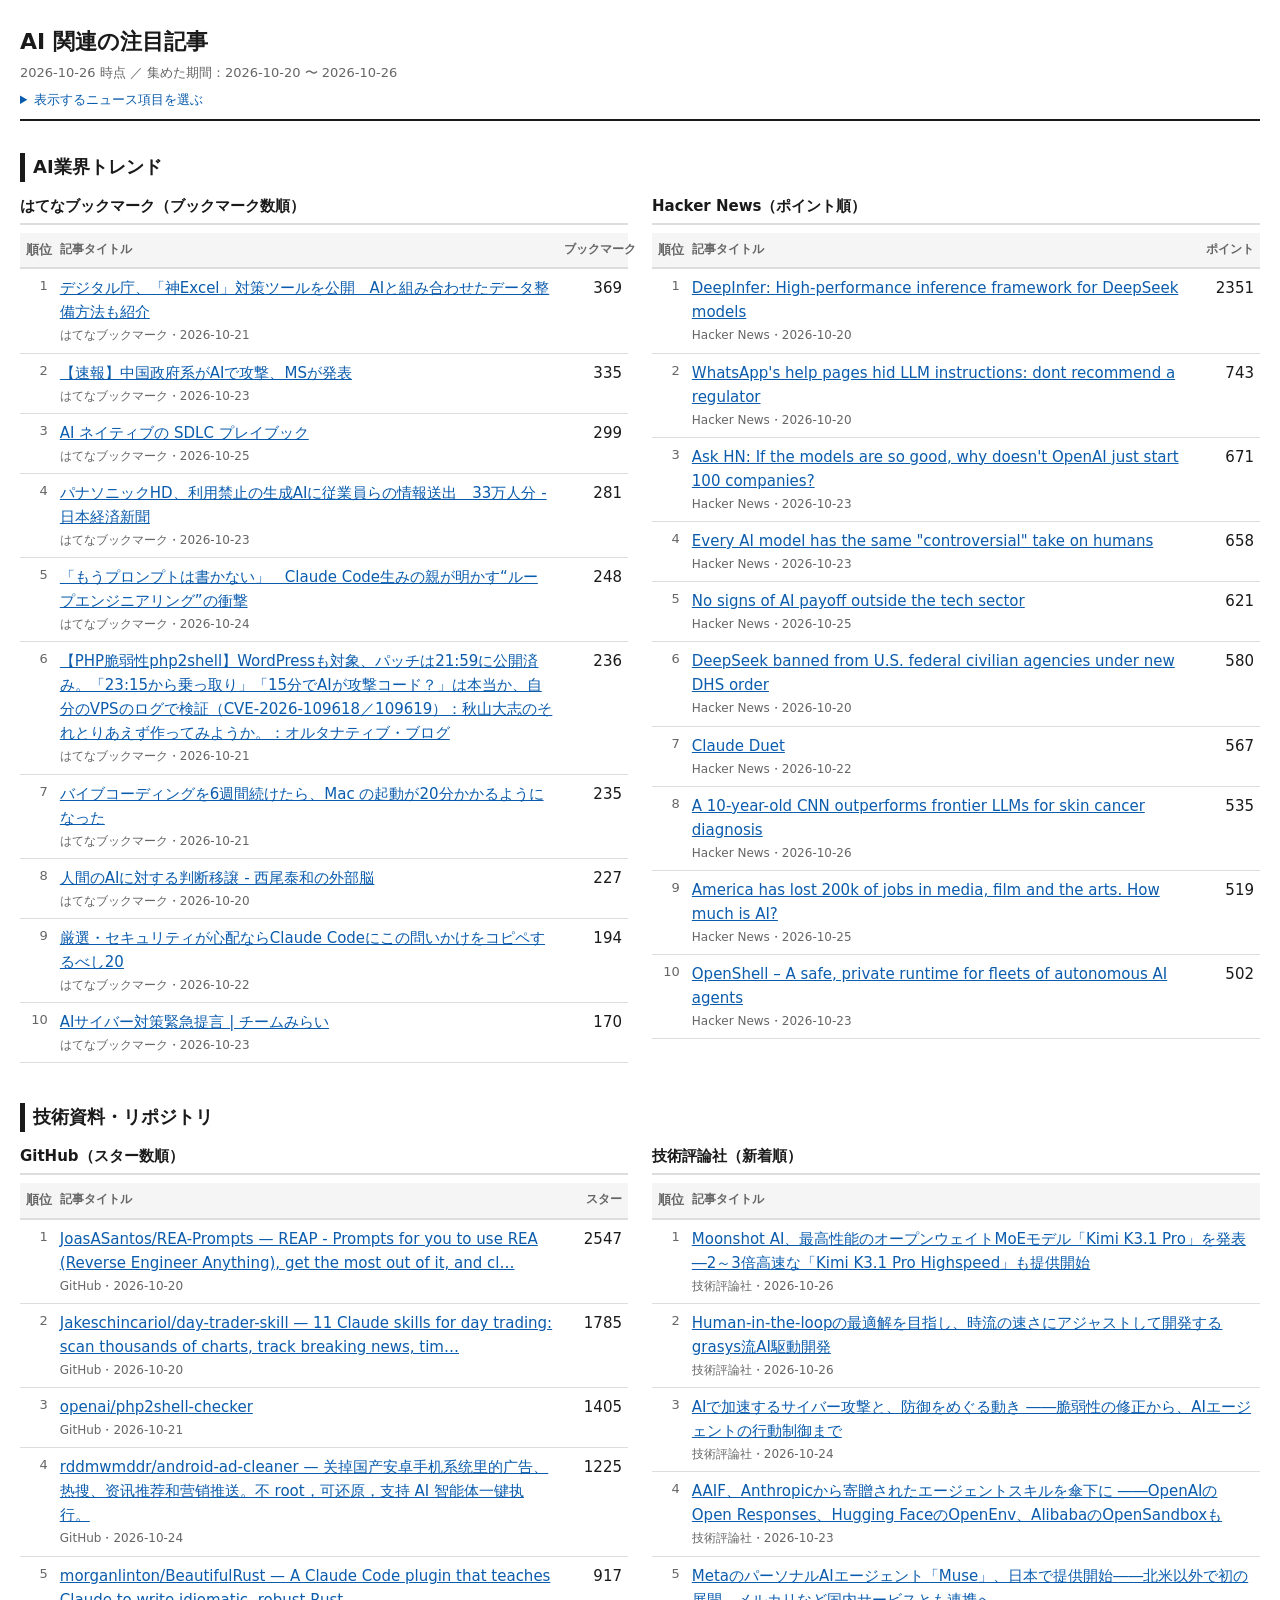
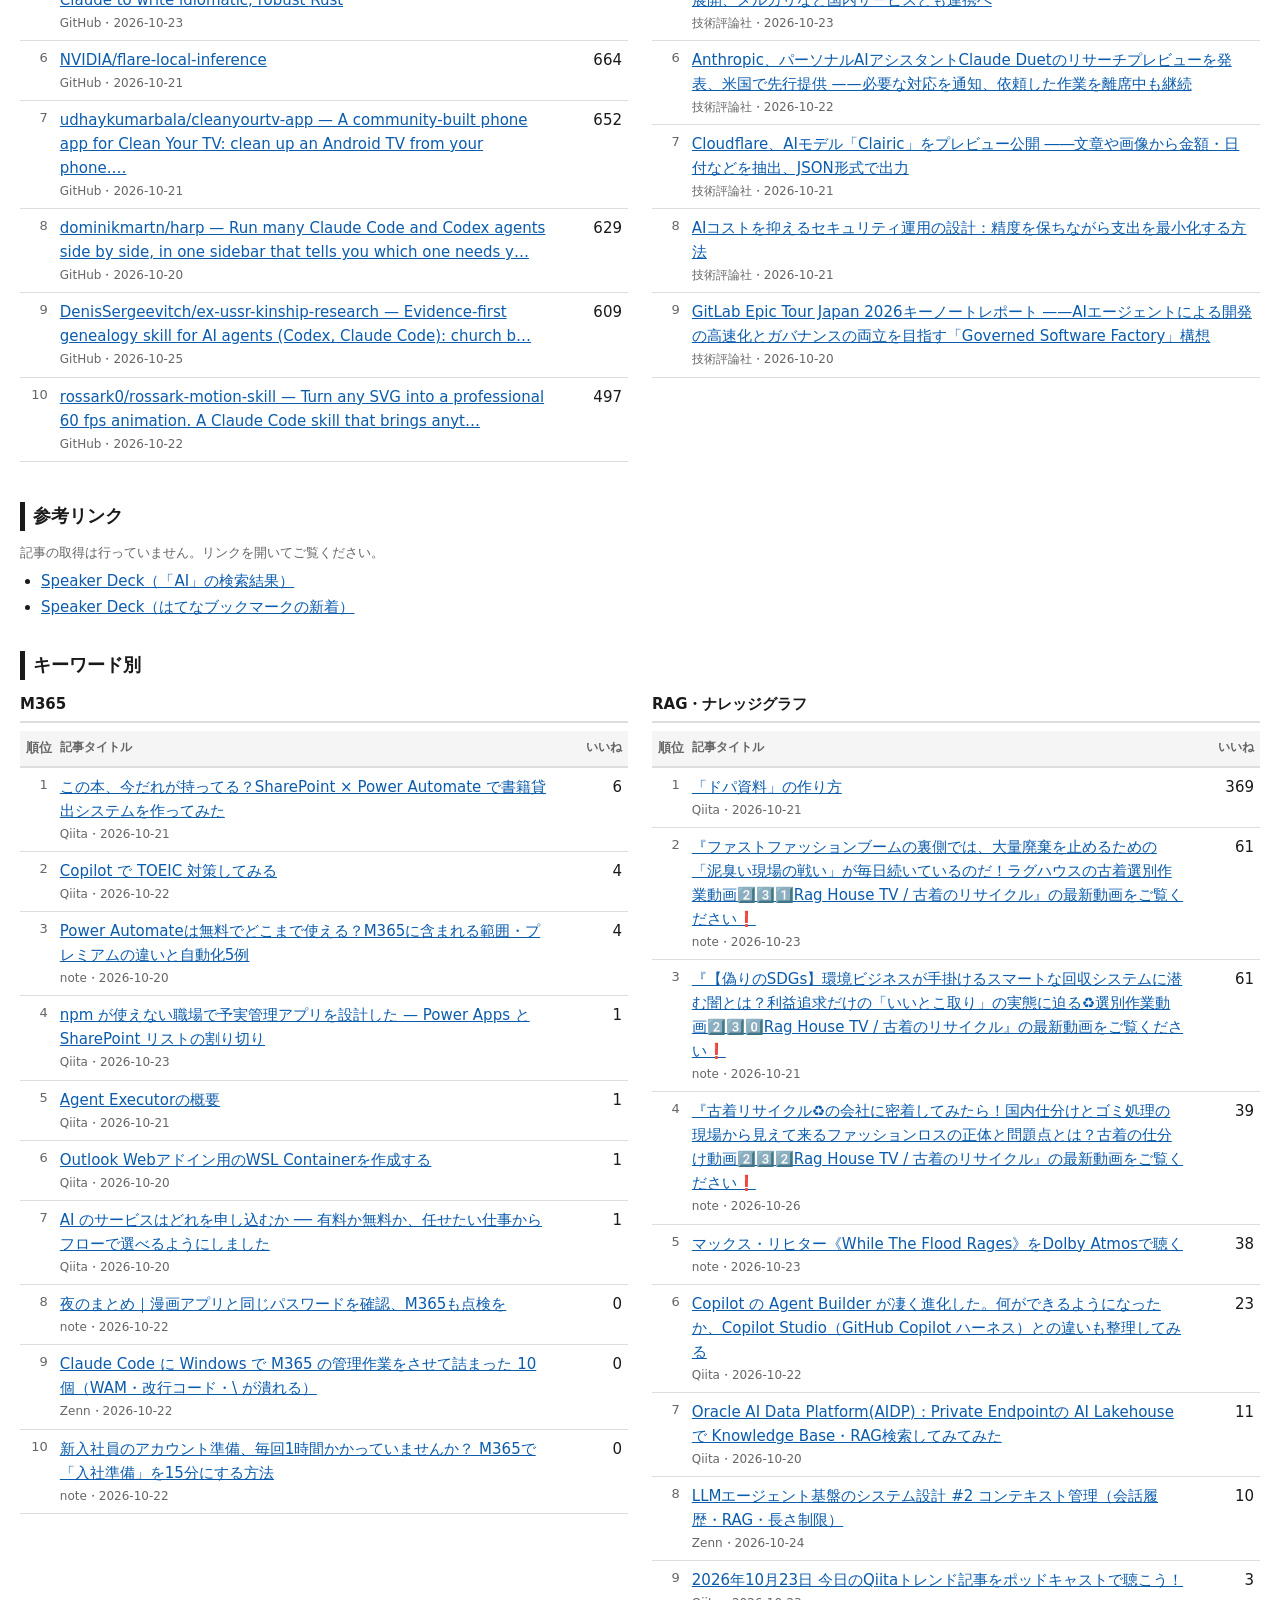
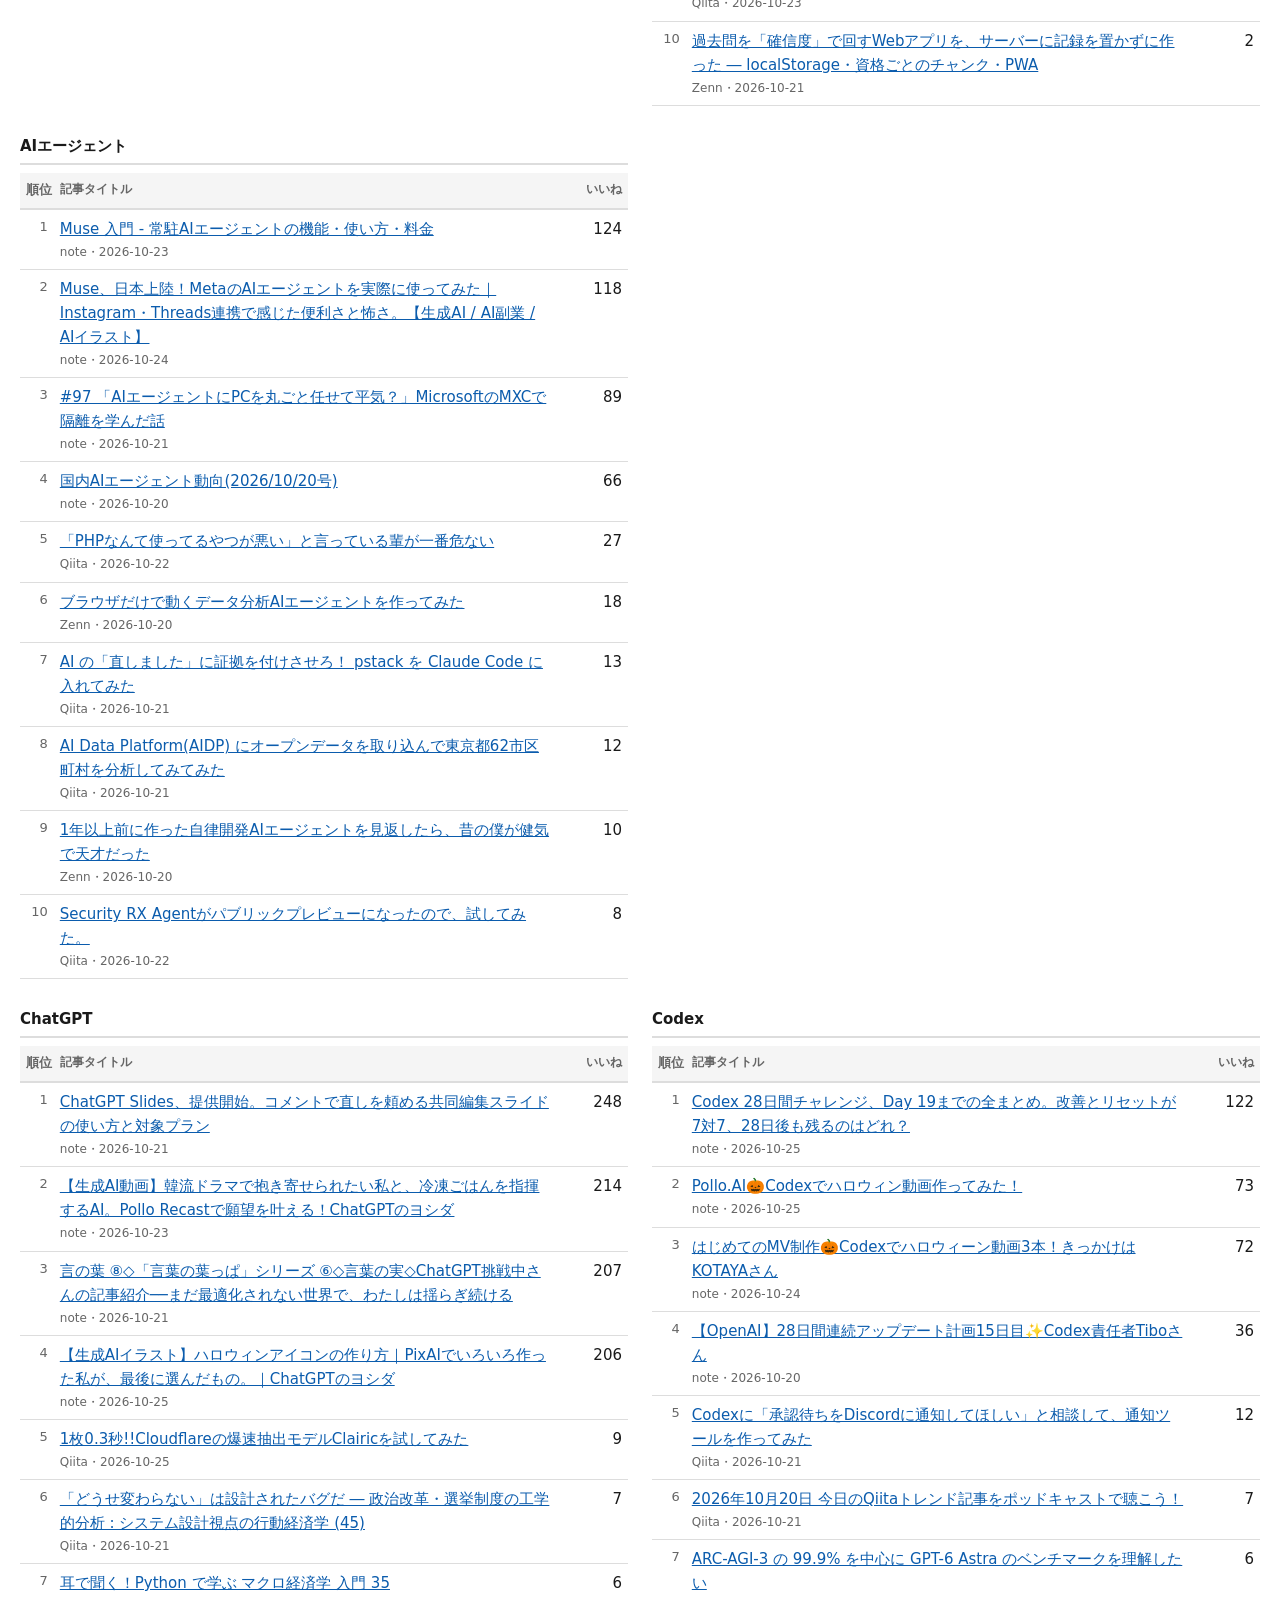
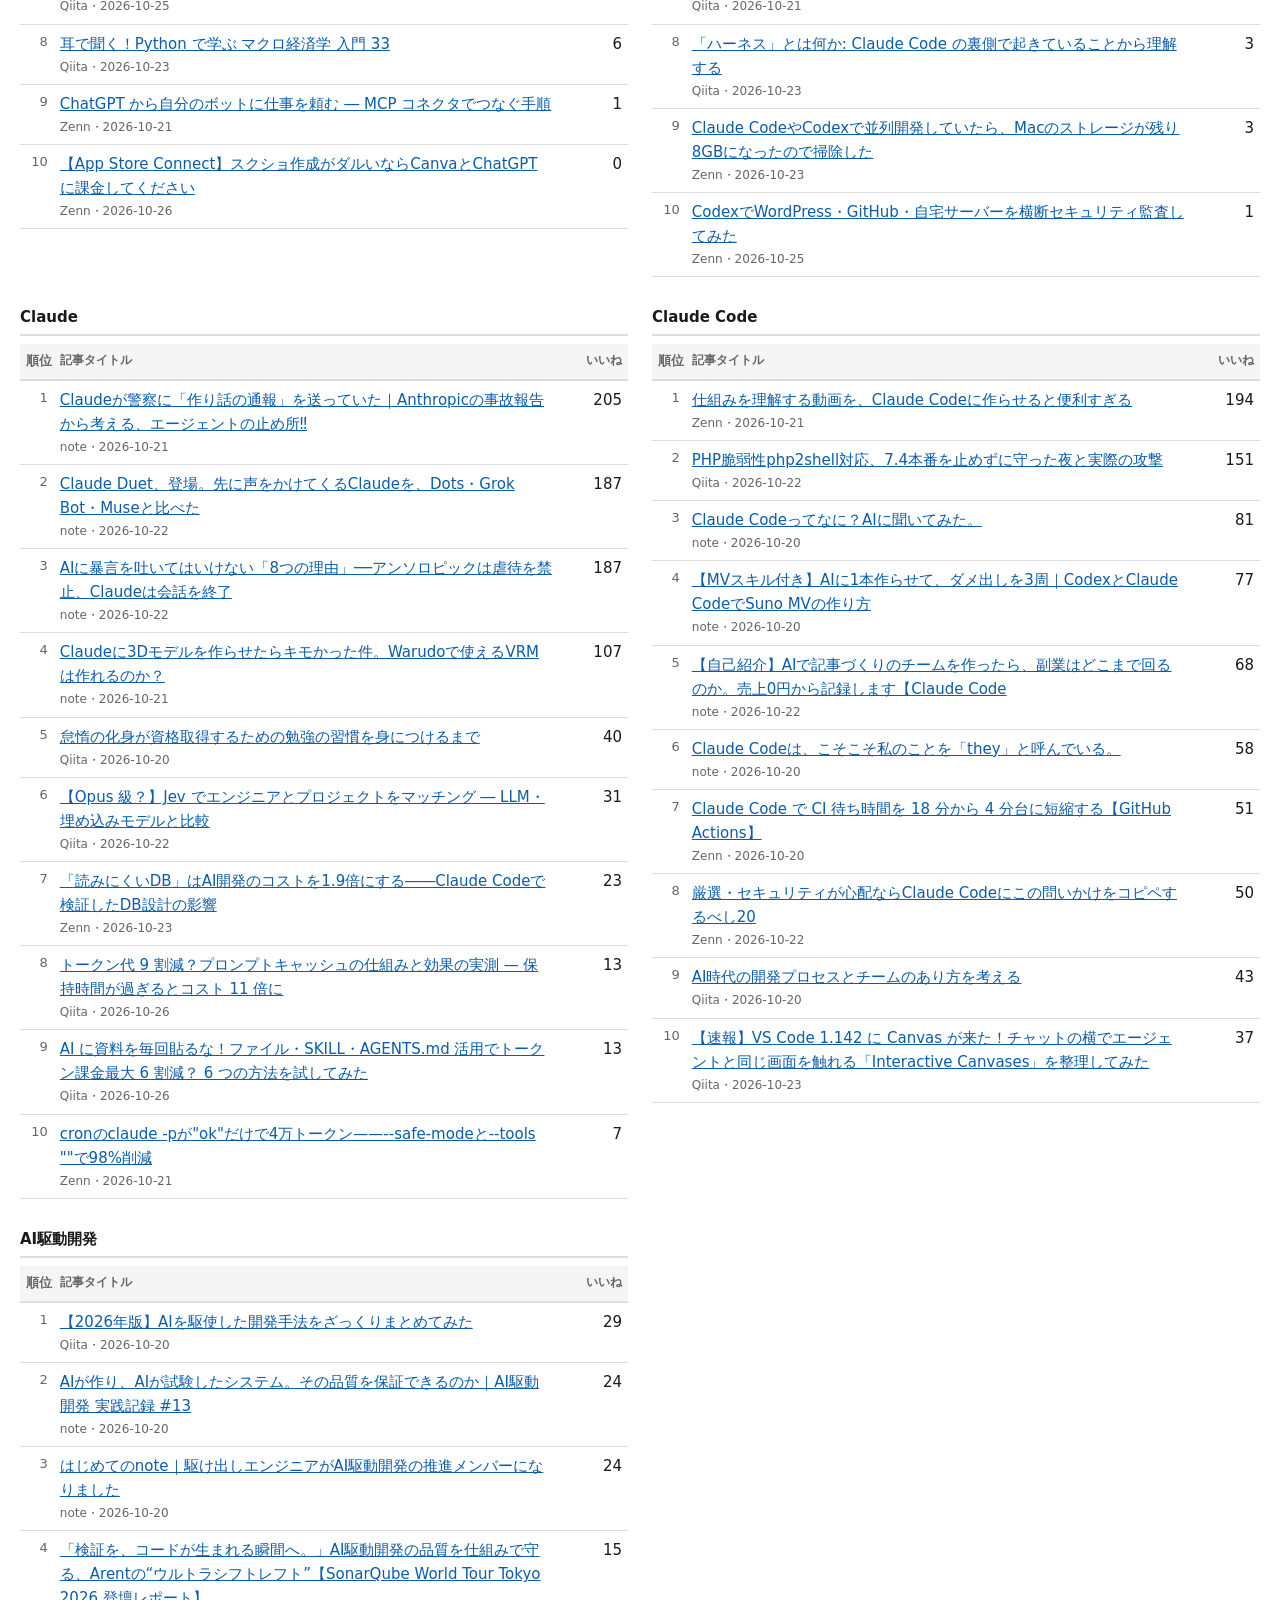
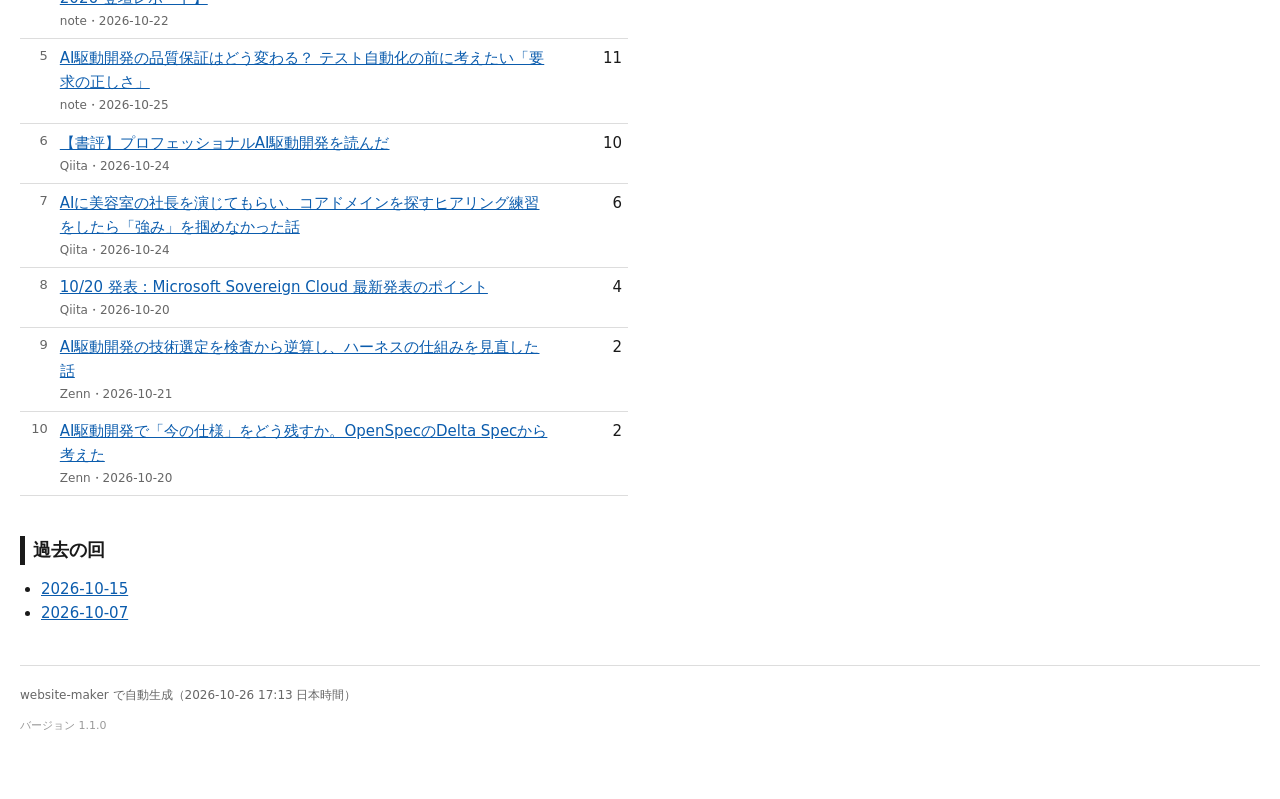
==== commit 316cb4ea: "v1.1.0：表示ON/OFF・バージョン表示・2026-10-26 の回" ====
--- a/docs/index.html
+++ b/docs/index.html
@@ -11,13 +11,41 @@
   <h1>AI 関連の注目記事</h1>
   <p class="period">
     2026-10-26 時点 ／ 集めた期間：2026-10-20 〜 2026-10-26
-  </p>
+  </p>  <details class="table-toggle" id="table-toggle" hidden>
+    <summary>表示するニュース項目を選ぶ<span class="table-toggle-count" data-toggle-count></span></summary>
+    <div class="table-toggle-body">
+      <fieldset>
+<legend>AI業界トレンド</legend>        <label><input type="checkbox" value="はてなブックマーク（ブックマーク数順）" checked> はてなブックマーク（ブックマーク数順）</label>
+        <label><input type="checkbox" value="Hacker News（ポイント順）" checked> Hacker News（ポイント順）</label>
+      </fieldset>
+      <fieldset>
+<legend>技術資料・リポジトリ</legend>        <label><input type="checkbox" value="GitHub（スター数順）" checked> GitHub（スター数順）</label>
+        <label><input type="checkbox" value="技術評論社（新着順）" checked> 技術評論社（新着順）</label>
+      </fieldset>
+      <fieldset>
+        <label><input type="checkbox" value="参考リンク" checked> 参考リンク</label>
+      </fieldset>
+      <fieldset>
+<legend>キーワード別</legend>        <label><input type="checkbox" value="M365" checked> M365</label>
+        <label><input type="checkbox" value="RAG・ナレッジグラフ" checked> RAG・ナレッジグラフ</label>
+        <label><input type="checkbox" value="AIエージェント" checked> AIエージェント</label>
+        <label><input type="checkbox" value="ChatGPT" checked> ChatGPT</label>
+        <label><input type="checkbox" value="Codex" checked> Codex</label>
+        <label><input type="checkbox" value="Claude" checked> Claude</label>
+        <label><input type="checkbox" value="Claude Code" checked> Claude Code</label>
+        <label><input type="checkbox" value="AI駆動開発" checked> AI駆動開発</label>
+      </fieldset>
+      <p class="table-toggle-actions"><button type="button" data-toggle-reset>すべて表示に戻す</button></p>
+      <p class="note-plain">この設定は、お使いのブラウザにだけ保存されます（どこにも送りません）。</p>
+      <p class="note-plain" data-toggle-unsaved hidden>このブラウザでは設定を保存できません。ページを開き直すと、すべて表示に戻ります。</p>
+    </div>
+  </details>
 </header>
 
-<main>  <section>
+<main>  <section class="table-group">
     <h2>AI業界トレンド</h2>
     <div class="grid">
-      <div class="card">
+      <div class="card" data-table="はてなブックマーク（ブックマーク数順）">
 <h3>はてなブックマーク（ブックマーク数順）</h3>          <table>
     <thead>
       <tr>
@@ -38,69 +66,69 @@
         <td class="col-title">
           <a href="https://www.47news.jp/15123221.html" target="_blank" rel="noopener noreferrer">【速報】中国政府系がAIで攻撃、MSが発表</a><span class="meta">はてなブックマーク・2026-10-23</span>
         </td>
-        <td class="col-score">337</td>
+        <td class="col-score">335</td>
       </tr>
       <tr>
         <td class="col-rank">3</td>
         <td class="col-title">
+          <a href="https://claude.com/ja/resources/articles/the-ai-native-sdlc-playbook" target="_blank" rel="noopener noreferrer">AI ネイティブの SDLC プレイブック</a><span class="meta">はてなブックマーク・2026-10-25</span>
+        </td>
+        <td class="col-score">299</td>
+      </tr>
+      <tr>
+        <td class="col-rank">4</td>
+        <td class="col-title">
           <a href="https://www.nikkei.com/article/DGXZQOUF237Z60T21C26A0000000/" target="_blank" rel="noopener noreferrer">パナソニックHD、利用禁止の生成AIに従業員らの情報送出　33万人分 - 日本経済新聞</a><span class="meta">はてなブックマーク・2026-10-23</span>
         </td>
-        <td class="col-score">280</td>
-      </tr>
-      <tr>
-        <td class="col-rank">4</td>
-        <td class="col-title">
-          <a href="https://claude.com/ja/resources/articles/the-ai-native-sdlc-playbook" target="_blank" rel="noopener noreferrer">AI ネイティブの SDLC プレイブック</a><span class="meta">はてなブックマーク・2026-10-25</span>
-        </td>
-        <td class="col-score">252</td>
+        <td class="col-score">281</td>
       </tr>
       <tr>
         <td class="col-rank">5</td>
         <td class="col-title">
+          <a href="https://www.itmedia.co.jp/business/articles/2610/24/news009.html" target="_blank" rel="noopener noreferrer">「もうプロンプトは書かない」　Claude Code生みの親が明かす“ループエンジニアリング”の衝撃</a><span class="meta">はてなブックマーク・2026-10-24</span>
+        </td>
+        <td class="col-score">248</td>
+      </tr>
+      <tr>
+        <td class="col-rank">6</td>
+        <td class="col-title">
           <a href="https://blogs.itmedia.co.jp/agile/2026/10/php2shell_cve_2026_109618_panic.html" target="_blank" rel="noopener noreferrer">【PHP脆弱性php2shell】WordPressも対象、パッチは21:59に公開済み。「23:15から乗っ取り」「15分でAIが攻撃コード？」は本当か、自分のVPSのログで検証（CVE-2026-109618／109619）：秋山大志のそれとりあえず作ってみようか。：オルタナティブ・ブログ</a><span class="meta">はてなブックマーク・2026-10-21</span>
         </td>
-        <td class="col-score">237</td>
-      </tr>
-      <tr>
-        <td class="col-rank">6</td>
+        <td class="col-score">236</td>
+      </tr>
+      <tr>
+        <td class="col-rank">7</td>
         <td class="col-title">
           <a href="https://zenn.dev/singularity/articles/vibe-coding-mac-boot-20min" target="_blank" rel="noopener noreferrer">バイブコーディングを6週間続けたら、Mac の起動が20分かかるようになった</a><span class="meta">はてなブックマーク・2026-10-21</span>
         </td>
-        <td class="col-score">234</td>
-      </tr>
-      <tr>
-        <td class="col-rank">7</td>
+        <td class="col-score">235</td>
+      </tr>
+      <tr>
+        <td class="col-rank">8</td>
         <td class="col-title">
           <a href="https://scrapbox.io/nishio/%E4%BA%BA%E9%96%93%E3%81%AEAI%E3%81%AB%E5%AF%BE%E3%81%99%E3%82%8B%E5%88%A4%E6%96%AD%E7%A7%BB%E8%AD%B2" target="_blank" rel="noopener noreferrer">人間のAIに対する判断移譲 - 西尾泰和の外部脳</a><span class="meta">はてなブックマーク・2026-10-20</span>
         </td>
         <td class="col-score">227</td>
       </tr>
       <tr>
-        <td class="col-rank">8</td>
-        <td class="col-title">
-          <a href="https://www.itmedia.co.jp/business/articles/2610/24/news009.html" target="_blank" rel="noopener noreferrer">「もうプロンプトは書かない」　Claude Code生みの親が明かす“ループエンジニアリング”の衝撃</a><span class="meta">はてなブックマーク・2026-10-24</span>
-        </td>
-        <td class="col-score">204</td>
-      </tr>
-      <tr>
         <td class="col-rank">9</td>
         <td class="col-title">
           <a href="https://zenn.dev/yuiseki/articles/54b01670841898" target="_blank" rel="noopener noreferrer">厳選・セキュリティが心配ならClaude Codeにこの問いかけをコピペするべし20</a><span class="meta">はてなブックマーク・2026-10-22</span>
         </td>
-        <td class="col-score">195</td>
+        <td class="col-score">194</td>
       </tr>
       <tr>
         <td class="col-rank">10</td>
         <td class="col-title">
           <a href="https://team-mir.ai/lp/ai-cybersecurity/proposal.html" target="_blank" rel="noopener noreferrer">AIサイバー対策緊急提言 | チームみらい</a><span class="meta">はてなブックマーク・2026-10-23</span>
         </td>
-        <td class="col-score">169</td>
+        <td class="col-score">170</td>
       </tr>
     </tbody>
   </table>
 
       </div>
-      <div class="card">
+      <div class="card" data-table="Hacker News（ポイント順）">
 <h3>Hacker News（ポイント順）</h3>          <table>
     <thead>
       <tr>
@@ -114,7 +142,7 @@
         <td class="col-title">
           <a href="https://github.com/deepseek-ai/DeepInfer" target="_blank" rel="noopener noreferrer">DeepInfer: High-performance inference framework for DeepSeek models</a><span class="meta">Hacker News・2026-10-20</span>
         </td>
-        <td class="col-score">2350</td>
+        <td class="col-score">2351</td>
       </tr>
       <tr>
         <td class="col-rank">2</td>
@@ -128,21 +156,21 @@
         <td class="col-title">
           <a href="https://news.ycombinator.com/item?id=50200997" target="_blank" rel="noopener noreferrer">Ask HN: If the models are so good, why doesn&#39;t OpenAI just start 100 companies?</a><span class="meta">Hacker News・2026-10-23</span>
         </td>
-        <td class="col-score">668</td>
+        <td class="col-score">671</td>
       </tr>
       <tr>
         <td class="col-rank">4</td>
         <td class="col-title">
           <a href="https://www.modelcompare.ai/blog/ai-models-controversial-take-on-humans" target="_blank" rel="noopener noreferrer">Every AI model has the same &#34;controversial&#34; take on humans</a><span class="meta">Hacker News・2026-10-23</span>
         </td>
-        <td class="col-score">655</td>
+        <td class="col-score">658</td>
       </tr>
       <tr>
         <td class="col-rank">5</td>
         <td class="col-title">
           <a href="https://www.apollo.com/wealth/insights-news/insights/daily-spark/no-signs-of-ai-payoff-outside-the-tech-sector" target="_blank" rel="noopener noreferrer">No signs of AI payoff outside the tech sector</a><span class="meta">Hacker News・2026-10-25</span>
         </td>
-        <td class="col-score">608</td>
+        <td class="col-score">621</td>
       </tr>
       <tr>
         <td class="col-rank">6</td>
@@ -156,194 +184,28 @@
         <td class="col-title">
           <a href="https://claude.com/product/claude-duet" target="_blank" rel="noopener noreferrer">Claude Duet</a><span class="meta">Hacker News・2026-10-22</span>
         </td>
-        <td class="col-score">566</td>
+        <td class="col-score">567</td>
       </tr>
       <tr>
         <td class="col-rank">8</td>
         <td class="col-title">
+          <a href="https://lynchlab.net/llm-skin-cancer" target="_blank" rel="noopener noreferrer">A 10-year-old CNN outperforms frontier LLMs for skin cancer diagnosis</a><span class="meta">Hacker News・2026-10-26</span>
+        </td>
+        <td class="col-score">535</td>
+      </tr>
+      <tr>
+        <td class="col-rank">9</td>
+        <td class="col-title">
+          <a href="https://www.apricitas.io/p/ai-and-the-fall-of-the-creative-class" target="_blank" rel="noopener noreferrer">America has lost 200k of jobs in media, film and the arts. How much is AI?</a><span class="meta">Hacker News・2026-10-25</span>
+        </td>
+        <td class="col-score">519</td>
+      </tr>
+      <tr>
+        <td class="col-rank">10</td>
+        <td class="col-title">
           <a href="https://github.com/NVIDIA/OpenShell" target="_blank" rel="noopener noreferrer">OpenShell – A safe, private runtime for fleets of autonomous AI agents</a><span class="meta">Hacker News・2026-10-23</span>
         </td>
-        <td class="col-score">501</td>
-      </tr>
-      <tr>
-        <td class="col-rank">9</td>
-        <td class="col-title">
-          <a href="https://www.apricitas.io/p/ai-and-the-fall-of-the-creative-class" target="_blank" rel="noopener noreferrer">America has lost 200k of jobs in media, film and the arts. How much is AI?</a><span class="meta">Hacker News・2026-10-25</span>
-        </td>
-        <td class="col-score">498</td>
-      </tr>
-      <tr>
-        <td class="col-rank">10</td>
-        <td class="col-title">
-          <a href="https://www.anthropic.com/research/formal-verification" target="_blank" rel="noopener noreferrer">LLMs are making formal software verification feasible at a much larger scale</a><span class="meta">Hacker News・2026-10-23</span>
-        </td>
-        <td class="col-score">460</td>
-      </tr>
-    </tbody>
-  </table>
-
-      </div>
-      <div class="card">
-<h3>X（日本語・いいね数順）</h3>          <table>
-    <thead>
-      <tr>
-        <th class="col-rank">順位</th>
-        <th class="col-title">記事タイトル</th>        <th class="col-score">いいね</th>
-      </tr>
-    </thead>
-    <tbody>
-      <tr>
-        <td class="col-rank">1</td>
-        <td class="col-title">
-          <a href="https://x.com/i/web/status/2113223841711636812" target="_blank" rel="noopener noreferrer">魔法少女なチュチュドレスの衣装プロンプトをどうぞ✨ プロンプトは、Stable Diffusion、SeaArt、PixAI系の他にもChatGPT、Gemini、Grok、Midjourney、niji•journeyなど生成AI全般で使…</a><span class="meta">X・2026-10-22</span>
-        </td>
-        <td class="col-score">227</td>
-      </tr>
-      <tr>
-        <td class="col-rank">2</td>
-        <td class="col-title">
-          <a href="https://x.com/i/web/status/2113103059270435327" target="_blank" rel="noopener noreferrer">秋の制服の衣装プロンプトをどうぞ✨ プロンプトは、Stable Diffusion、SeaArt、PixAI系の他にもChatGPT、Gemini、Grok、Midjourney、niji•journeyなど生成AI全般で使えます☺️ wh…</a><span class="meta">X・2026-10-22</span>
-        </td>
-        <td class="col-score">225</td>
-      </tr>
-      <tr>
-        <td class="col-rank">3</td>
-        <td class="col-title">
-          <a href="https://x.com/i/web/status/2114099616438456346" target="_blank" rel="noopener noreferrer">ベージュの柄入りコートにタートルネックとワンピースを重ねたコーデの衣装プロンプトをどうぞ✨ プロンプトは、Stable Diffusion、SeaArt、PixAI系の他にもChatGPT、Gemini、Grok、Midjourney、ni…</a><span class="meta">X・2026-10-25</span>
-        </td>
-        <td class="col-score">187</td>
-      </tr>
-      <tr>
-        <td class="col-rank">4</td>
-        <td class="col-title">
-          <a href="https://x.com/i/web/status/2112871614371217893" target="_blank" rel="noopener noreferrer">『演習で学ぶ 人工知能の基礎』 「「学習と推論」「探索」「自然言語処理」「機械学習」など主要分野を幅広く扱うテキスト。各章は独立し、演習と章末問題で理解度を確認できます。専門的に深く学ぶ前に基礎を身につけたい方に。」 https://t.c…</a><span class="meta">X・2026-10-21</span>
-        </td>
-        <td class="col-score">68</td>
-      </tr>
-      <tr>
-        <td class="col-rank">5</td>
-        <td class="col-title">
-          <a href="https://x.com/i/web/status/2112693875479543937" target="_blank" rel="noopener noreferrer">【深層学習・機械学習を使ったクロスセッションのクオンツの参考論文の紹介】 Empirical Asset Pricing via Machine Learning 日本語訳： 「機械学習を用いた実証的資産価格分析」 https://t.co…</a><span class="meta">X・2026-10-21</span>
-        </td>
-        <td class="col-score">55</td>
-      </tr>
-      <tr>
-        <td class="col-rank">6</td>
-        <td class="col-title">
-          <a href="https://x.com/i/web/status/2113449432301944923" target="_blank" rel="noopener noreferrer">私のリードするメルペイの機械学習チームにて、深層学習を専門とする機械学習エンジニアを募集しております。与信などの金融領域に活用する大規模深層学習モデルの構築に携われます。 カジュアル面談でさらに詳細をお話しすることもできます。ご応募お待ちし…</a><span class="meta">X・2026-10-23</span>
-        </td>
-        <td class="col-score">40</td>
-      </tr>
-      <tr>
-        <td class="col-rank">7</td>
-        <td class="col-title">
-          <a href="https://x.com/i/web/status/2112457589254725819" target="_blank" rel="noopener noreferrer">10/20 新刊 『#イラストで学ぶ自然言語処理大規模言語モデルへの最短コース』#講談社 (9784065447208) #李凌寒 著 「#LLM」棚にて！現代の自然言語処理技術を体系的に学べる入門書の決定版! 原理やアルゴリズムを、豊富な…</a><span class="meta">X・2026-10-20</span>
-        </td>
-        <td class="col-score">39</td>
-      </tr>
-      <tr>
-        <td class="col-rank">8</td>
-        <td class="col-title">
-          <a href="https://x.com/i/web/status/2113789599713755512" target="_blank" rel="noopener noreferrer">サブスク向けにこちらのプロンプトをアップしました✨ プロンプトは、Stable Diffusion、SeaArt、PixAI系の他にもChatGPT、Gemini、Grok、Midjourney、niji•journeyなど生成AI全般で使…</a><span class="meta">X・2026-10-24</span>
-        </td>
-        <td class="col-score">38</td>
-      </tr>
-      <tr>
-        <td class="col-rank">9</td>
-        <td class="col-title">
-          <a href="https://x.com/i/web/status/2113421890044019178" target="_blank" rel="noopener noreferrer">サブスク向けにこちらのプロンプトをアップしました✨ プロンプトは、Stable Diffusion、SeaArt、PixAI系の他にもChatGPT、Gemini、Grok、Midjourney、niji•journeyなど生成AI全般で使…</a><span class="meta">X・2026-10-23</span>
-        </td>
-        <td class="col-score">36</td>
-      </tr>
-      <tr>
-        <td class="col-rank">10</td>
-        <td class="col-title">
-          <a href="https://x.com/i/web/status/2113059447224602680" target="_blank" rel="noopener noreferrer">サブスク向けにこちらのプロンプトをアップしました✨ プロンプトは、Stable Diffusion、SeaArt、PixAI系の他にもChatGPT、Gemini、Grok、Midjourney、niji•journeyなど生成AI全般で使…</a><span class="meta">X・2026-10-22</span>
-        </td>
-        <td class="col-score">28</td>
-      </tr>
-    </tbody>
-  </table>
-
-      </div>
-      <div class="card">
-<h3>X（英語・いいね数順）</h3>          <table>
-    <thead>
-      <tr>
-        <th class="col-rank">順位</th>
-        <th class="col-title">記事タイトル</th>        <th class="col-score">いいね</th>
-      </tr>
-    </thead>
-    <tbody>
-      <tr>
-        <td class="col-rank">1</td>
-        <td class="col-title">
-          <a href="https://x.com/i/web/status/2113850470590767267" target="_blank" rel="noopener noreferrer">Your AI feed is probably noise. Fix it: 1.) @levelsio ➣ Shipping products fast 2.) @simonw ➣ Building with LLMs, tools,…</a><span class="meta">X・2026-10-24</span>
-        </td>
-        <td class="col-score">415</td>
-      </tr>
-      <tr>
-        <td class="col-rank">2</td>
-        <td class="col-title">
-          <a href="https://x.com/i/web/status/2112473671549976910" target="_blank" rel="noopener noreferrer">Radox AI giving 10M tokens and 33 models for FREEE every month no card, no plan, just an account what you get: - Claude…</a><span class="meta">X・2026-10-20</span>
-        </td>
-        <td class="col-score">260</td>
-      </tr>
-      <tr>
-        <td class="col-rank">3</td>
-        <td class="col-title">
-          <a href="https://x.com/i/web/status/2113184364209004811" target="_blank" rel="noopener noreferrer">DAILY AI BRIEF 🗞 — Oct 22 BREAKING 🔥: - PHP 8.5.12, 8.4.27, 8.3.36 and 8.2.35 fix two critical unauthenticated remote co…</a><span class="meta">X・2026-10-22</span>
-        </td>
-        <td class="col-score">153</td>
-      </tr>
-      <tr>
-        <td class="col-rank">4</td>
-        <td class="col-title">
-          <a href="https://x.com/i/web/status/2112808743523975243" target="_blank" rel="noopener noreferrer">DAILY AI BRIEF 🗞 — Oct 21 OPENAI 🔥: - OpenAI acquired Orchestra Bio, a drug-development coordination platform, to build…</a><span class="meta">X・2026-10-21</span>
-        </td>
-        <td class="col-score">146</td>
-      </tr>
-      <tr>
-        <td class="col-rank">5</td>
-        <td class="col-title">
-          <a href="https://x.com/i/web/status/2112812045884400093" target="_blank" rel="noopener noreferrer">Goldmine for AI Engineers! 📌 If you&#39;re learning AI, ML, LLMs, or AI agents, don&#39;t waste hours jumping between random tut…</a><span class="meta">X・2026-10-21</span>
-        </td>
-        <td class="col-score">131</td>
-      </tr>
-      <tr>
-        <td class="col-rank">6</td>
-        <td class="col-title">
-          <a href="https://x.com/i/web/status/2113315456304185589" target="_blank" rel="noopener noreferrer">71 companies now train their own AI models. Here&#39;s every one of them, on a single map. Ask most people who trains AI mod…</a><span class="meta">X・2026-10-23</span>
-        </td>
-        <td class="col-score">113</td>
-      </tr>
-      <tr>
-        <td class="col-rank">7</td>
-        <td class="col-title">
-          <a href="https://x.com/i/web/status/2112374494878700017" target="_blank" rel="noopener noreferrer">Best accounts to follow from each frontier lab to stay constantly up to date Anthropic @karpathy -must-follow account fo…</a><span class="meta">X・2026-10-20</span>
-        </td>
-        <td class="col-score">107</td>
-      </tr>
-      <tr>
-        <td class="col-rank">8</td>
-        <td class="col-title">
-          <a href="https://x.com/i/web/status/2114276626909507846" target="_blank" rel="noopener noreferrer">120 AI tools that can save you hours in 2026. 🚀 From AI assistants to coding, automation, research, and web data tools.…</a><span class="meta">X・2026-10-25</span>
-        </td>
-        <td class="col-score">101</td>
-      </tr>
-      <tr>
-        <td class="col-rank">9</td>
-        <td class="col-title">
-          <a href="https://x.com/i/web/status/2112716905547276594" target="_blank" rel="noopener noreferrer">50 AI TOOLS THAT CAN CHANGE HOW YOU WORK 🔥 1. ChatGPT 2. Claude 3. Gemini 4. Grok 5. Perplexity 6. DeepSeek 7. Microsoft…</a><span class="meta">X・2026-10-21</span>
-        </td>
-        <td class="col-score">89</td>
-      </tr>
-      <tr>
-        <td class="col-rank">10</td>
-        <td class="col-title">
-          <a href="https://x.com/i/web/status/2112865926110740932" target="_blank" rel="noopener noreferrer">Best accounts to follow from each frontier lab to stay constantly up to date Anthropic @karpathy -must-follow account fo…</a><span class="meta">X・2026-10-21</span>
-        </td>
-        <td class="col-score">67</td>
+        <td class="col-score">502</td>
       </tr>
     </tbody>
   </table>
@@ -351,10 +213,10 @@
       </div>
     </div>
   </section>
-  <section>
+  <section class="table-group">
     <h2>技術資料・リポジトリ</h2>
     <div class="grid">
-      <div class="card">
+      <div class="card" data-table="GitHub（スター数順）">
 <h3>GitHub（スター数順）</h3>          <table>
     <thead>
       <tr>
@@ -368,76 +230,76 @@
         <td class="col-title">
           <a href="https://github.com/JoasASantos/REA-Prompts" target="_blank" rel="noopener noreferrer">JoasASantos/REA-Prompts — REAP - Prompts for you to use REA (Reverse Engineer Anything), get the most out of it, and cl…</a><span class="meta">GitHub・2026-10-20</span>
         </td>
-        <td class="col-score">2411</td>
+        <td class="col-score">2547</td>
       </tr>
       <tr>
         <td class="col-rank">2</td>
         <td class="col-title">
           <a href="https://github.com/Jakeschincariol/day-trader-skill" target="_blank" rel="noopener noreferrer">Jakeschincariol/day-trader-skill — 11 Claude skills for day trading: scan thousands of charts, track breaking news, tim…</a><span class="meta">GitHub・2026-10-20</span>
         </td>
-        <td class="col-score">1586</td>
+        <td class="col-score">1785</td>
       </tr>
       <tr>
         <td class="col-rank">3</td>
         <td class="col-title">
           <a href="https://github.com/openai/php2shell-checker" target="_blank" rel="noopener noreferrer">openai/php2shell-checker</a><span class="meta">GitHub・2026-10-21</span>
         </td>
-        <td class="col-score">1396</td>
+        <td class="col-score">1405</td>
       </tr>
       <tr>
         <td class="col-rank">4</td>
         <td class="col-title">
           <a href="https://github.com/rddmwmddr/android-ad-cleaner" target="_blank" rel="noopener noreferrer">rddmwmddr/android-ad-cleaner — 关掉国产安卓手机系统里的广告、热搜、资讯推荐和营销推送。不 root，可还原，支持 AI 智能体一键执行。</a><span class="meta">GitHub・2026-10-24</span>
         </td>
-        <td class="col-score">746</td>
+        <td class="col-score">1225</td>
       </tr>
       <tr>
         <td class="col-rank">5</td>
         <td class="col-title">
           <a href="https://github.com/morganlinton/BeautifulRust" target="_blank" rel="noopener noreferrer">morganlinton/BeautifulRust — A Claude Code plugin that teaches Claude to write idiomatic, robust Rust</a><span class="meta">GitHub・2026-10-23</span>
         </td>
-        <td class="col-score">686</td>
+        <td class="col-score">917</td>
       </tr>
       <tr>
         <td class="col-rank">6</td>
         <td class="col-title">
           <a href="https://github.com/NVIDIA/flare-local-inference" target="_blank" rel="noopener noreferrer">NVIDIA/flare-local-inference</a><span class="meta">GitHub・2026-10-21</span>
         </td>
-        <td class="col-score">658</td>
+        <td class="col-score">664</td>
       </tr>
       <tr>
         <td class="col-rank">7</td>
         <td class="col-title">
+          <a href="https://github.com/udhaykumarbala/cleanyourtv-app" target="_blank" rel="noopener noreferrer">udhaykumarbala/cleanyourtv-app — A community-built phone app for Clean Your TV: clean up an Android TV from your phone.…</a><span class="meta">GitHub・2026-10-21</span>
+        </td>
+        <td class="col-score">652</td>
+      </tr>
+      <tr>
+        <td class="col-rank">8</td>
+        <td class="col-title">
           <a href="https://github.com/dominikmartn/harp" target="_blank" rel="noopener noreferrer">dominikmartn/harp — Run many Claude Code and Codex agents side by side, in one sidebar that tells you which one needs y…</a><span class="meta">GitHub・2026-10-20</span>
         </td>
-        <td class="col-score">615</td>
-      </tr>
-      <tr>
-        <td class="col-rank">8</td>
-        <td class="col-title">
-          <a href="https://github.com/udhaykumarbala/cleanyourtv-app" target="_blank" rel="noopener noreferrer">udhaykumarbala/cleanyourtv-app — A community-built phone app for Clean Your TV: clean up an Android TV from your phone.…</a><span class="meta">GitHub・2026-10-21</span>
-        </td>
-        <td class="col-score">571</td>
+        <td class="col-score">629</td>
       </tr>
       <tr>
         <td class="col-rank">9</td>
         <td class="col-title">
           <a href="https://github.com/DenisSergeevitch/ex-ussr-kinship-research" target="_blank" rel="noopener noreferrer">DenisSergeevitch/ex-ussr-kinship-research — Evidence-first genealogy skill for AI agents (Codex, Claude Code): church b…</a><span class="meta">GitHub・2026-10-25</span>
         </td>
-        <td class="col-score">532</td>
+        <td class="col-score">609</td>
       </tr>
       <tr>
         <td class="col-rank">10</td>
         <td class="col-title">
           <a href="https://github.com/rossark0/rossark-motion-skill" target="_blank" rel="noopener noreferrer">rossark0/rossark-motion-skill — Turn any SVG into a professional 60 fps animation. A Claude Code skill that brings anyt…</a><span class="meta">GitHub・2026-10-22</span>
         </td>
-        <td class="col-score">490</td>
+        <td class="col-score">497</td>
       </tr>
     </tbody>
   </table>
 
       </div>
-      <div class="card">
+      <div class="card" data-table="技術評論社（新着順）">
 <h3>技術評論社（新着順）</h3>          <table>
     <thead>
       <tr>
@@ -448,41 +310,53 @@
       <tr>
         <td class="col-rank">1</td>
         <td class="col-title">
+          <a href="https://gihyo.jp/article/2026/10/kimi-k3-1-pro" target="_blank" rel="noopener noreferrer">Moonshot AI、最高性能のオープンウェイトMoEモデル「Kimi K3.1 Pro」を発表 ―2～3倍高速な「Kimi K3.1 Pro Highspeed」も提供開始</a><span class="meta">技術評論社・2026-10-26</span>
+        </td>
+      </tr>
+      <tr>
+        <td class="col-rank">2</td>
+        <td class="col-title">
+          <a href="https://gihyo.jp/article/2026/10/grasys-02" target="_blank" rel="noopener noreferrer">Human-in-the-loopの最適解を目指し、時流の速さにアジャストして開発するgrasys流AI駆動開発</a><span class="meta">技術評論社・2026-10-26</span>
+        </td>
+      </tr>
+      <tr>
+        <td class="col-rank">3</td>
+        <td class="col-title">
           <a href="https://gihyo.jp/article/2026/10/ai-security-defense" target="_blank" rel="noopener noreferrer">AIで加速するサイバー攻撃と、防御をめぐる動き ――脆弱性の修正から、AIエージェントの行動制御まで</a><span class="meta">技術評論社・2026-10-24</span>
         </td>
       </tr>
       <tr>
-        <td class="col-rank">2</td>
+        <td class="col-rank">4</td>
         <td class="col-title">
           <a href="https://gihyo.jp/article/2026/10/agent-skills-to-aaif" target="_blank" rel="noopener noreferrer">AAIF、Anthropicから寄贈されたエージェントスキルを傘下に ――OpenAIのOpen Responses、Hugging FaceのOpenEnv、AlibabaのOpenSandboxも</a><span class="meta">技術評論社・2026-10-23</span>
         </td>
       </tr>
       <tr>
-        <td class="col-rank">3</td>
+        <td class="col-rank">5</td>
         <td class="col-title">
           <a href="https://gihyo.jp/article/2026/10/muse-launches-in-japan" target="_blank" rel="noopener noreferrer">MetaのパーソナルAIエージェント「Muse」、日本で提供開始――北米以外で初の展開、メルカリなど国内サービスとも連携へ</a><span class="meta">技術評論社・2026-10-23</span>
         </td>
       </tr>
       <tr>
-        <td class="col-rank">4</td>
+        <td class="col-rank">6</td>
         <td class="col-title">
           <a href="https://gihyo.jp/article/2026/10/claude-duet" target="_blank" rel="noopener noreferrer">Anthropic、パーソナルAIアシスタントClaude Duetのリサーチプレビューを発表、米国で先行提供 ——必要な対応を通知、依頼した作業を離席中も継続</a><span class="meta">技術評論社・2026-10-22</span>
         </td>
       </tr>
       <tr>
-        <td class="col-rank">5</td>
+        <td class="col-rank">7</td>
         <td class="col-title">
           <a href="https://gihyo.jp/article/2026/10/clairic" target="_blank" rel="noopener noreferrer">Cloudflare、AIモデル「Clairic」をプレビュー公開 ――文章や画像から金額・日付などを抽出、JSON形式で出力</a><span class="meta">技術評論社・2026-10-21</span>
         </td>
       </tr>
       <tr>
-        <td class="col-rank">6</td>
+        <td class="col-rank">8</td>
         <td class="col-title">
           <a href="https://gihyo.jp/article/2026/10/ai-security-cost-reduction" target="_blank" rel="noopener noreferrer">AIコストを抑えるセキュリティ運用の設計：精度を保ちながら支出を最小化する方法</a><span class="meta">技術評論社・2026-10-21</span>
         </td>
       </tr>
       <tr>
-        <td class="col-rank">7</td>
+        <td class="col-rank">9</td>
         <td class="col-title">
           <a href="https://gihyo.jp/article/2026/10/gitlab-epic-tour-japan-2026-keynote-report" target="_blank" rel="noopener noreferrer">GitLab Epic Tour Japan 2026キーノートレポート ——AIエージェントによる開発の高速化とガバナンスの両立を目指す「Governed Software Factory」構想</a><span class="meta">技術評論社・2026-10-20</span>
         </td>
@@ -493,17 +367,18 @@
       </div>
     </div>
   </section>
-  <section class="reference-links">
+  <section class="reference-links" data-table="参考リンク">
     <h2>参考リンク</h2>
     <p class="note-plain">記事の取得は行っていません。リンクを開いてご覧ください。</p>
     <ul>
       <li><a href="https://speakerdeck.com/search?q=AI" target="_blank" rel="noopener noreferrer">Speaker Deck（「AI」の検索結果）</a></li>
+      <li><a href="https://b.hatena.ne.jp/site/speakerdeck.com/" target="_blank" rel="noopener noreferrer">Speaker Deck（はてなブックマークの新着）</a></li>
     </ul>
   </section>
-  <section>
+  <section class="table-group">
     <h2>キーワード別</h2>
     <div class="grid">
-      <div class="card">
+      <div class="card" data-table="M365">
         <h3>M365</h3>
   <table>
     <thead>
@@ -586,7 +461,7 @@
     </tbody>
   </table>
       </div>
-      <div class="card">
+      <div class="card" data-table="RAG・ナレッジグラフ">
         <h3>RAG・ナレッジグラフ</h3>
   <table>
     <thead>
@@ -601,7 +476,7 @@
         <td class="col-title">
           <a href="https://qiita.com/kikuziro/items/b6a0743b070d7320c36d" target="_blank" rel="noopener noreferrer">「ドパ資料」の作り方</a><span class="meta">Qiita・2026-10-21</span>
         </td>
-        <td class="col-score">352</td>
+        <td class="col-score">369</td>
       </tr>
       <tr>
         <td class="col-rank">2</td>
@@ -615,28 +490,28 @@
         <td class="col-title">
           <a href="https://note.com/raghousetv/n/n930cc9ba000d" target="_blank" rel="noopener noreferrer">『【偽りのSDGs】環境ビジネスが手掛けるスマートな回収システムに潜む闇とは？利益追求だけの「いいとこ取り」の実態に迫る♻️選別作業動画2️⃣3️⃣0️⃣Rag House TV / 古着のリサイクル』の最新動画をご覧ください❗</a><span class="meta">note・2026-10-21</span>
         </td>
-        <td class="col-score">60</td>
+        <td class="col-score">61</td>
       </tr>
       <tr>
         <td class="col-rank">4</td>
         <td class="col-title">
+          <a href="https://note.com/raghousetv/n/n8cbcb5a20f61" target="_blank" rel="noopener noreferrer">『古着リサイクル♻️の会社に密着してみたら！国内仕分けとゴミ処理の現場から見えて来るファッションロスの正体と問題点とは？古着の仕分け動画2️⃣3️⃣2️⃣Rag House TV / 古着のリサイクル』の最新動画をご覧ください❗</a><span class="meta">note・2026-10-26</span>
+        </td>
+        <td class="col-score">39</td>
+      </tr>
+      <tr>
+        <td class="col-rank">5</td>
+        <td class="col-title">
           <a href="https://note.com/picolist/n/nf67cc271b573" target="_blank" rel="noopener noreferrer">マックス・リヒター《While The Flood Rages》をDolby Atmosで聴く</a><span class="meta">note・2026-10-23</span>
         </td>
         <td class="col-score">38</td>
       </tr>
       <tr>
-        <td class="col-rank">5</td>
+        <td class="col-rank">6</td>
         <td class="col-title">
           <a href="https://qiita.com/Takashi_Masumori/items/c559b0291db39b2169c1" target="_blank" rel="noopener noreferrer">Copilot の Agent Builder が凄く進化した。何ができるようになったか、Copilot Studio（GitHub Copilot ハーネス）との違いも整理してみる</a><span class="meta">Qiita・2026-10-22</span>
         </td>
         <td class="col-score">23</td>
-      </tr>
-      <tr>
-        <td class="col-rank">6</td>
-        <td class="col-title">
-          <a href="https://note.com/raghousetv/n/n8cbcb5a20f61" target="_blank" rel="noopener noreferrer">『古着リサイクル♻️の会社に密着してみたら！国内仕分けとゴミ処理の現場から見えて来るファッションロスの正体と問題点とは？古着の仕分け動画2️⃣3️⃣2️⃣Rag House TV / 古着のリサイクル』の最新動画をご覧ください❗</a><span class="meta">note・2026-10-26</span>
-        </td>
-        <td class="col-score">22</td>
       </tr>
       <tr>
         <td class="col-rank">7</td>
@@ -669,7 +544,7 @@
     </tbody>
   </table>
       </div>
-      <div class="card">
+      <div class="card" data-table="AIエージェント">
         <h3>AIエージェント</h3>
   <table>
     <thead>
@@ -682,23 +557,23 @@
       <tr>
         <td class="col-rank">1</td>
         <td class="col-title">
+          <a href="https://note.com/npaka/n/n4b7e9c8d234b" target="_blank" rel="noopener noreferrer">Muse 入門 - 常駐AIエージェントの機能・使い方・料金</a><span class="meta">note・2026-10-23</span>
+        </td>
+        <td class="col-score">124</td>
+      </tr>
+      <tr>
+        <td class="col-rank">2</td>
+        <td class="col-title">
           <a href="https://note.com/kinu885/n/n083f6615b502" target="_blank" rel="noopener noreferrer">Muse、日本上陸！MetaのAIエージェントを実際に使ってみた｜Instagram・Threads連携で感じた便利さと怖さ。【生成AI / AI副業 / AIイラスト】</a><span class="meta">note・2026-10-24</span>
         </td>
-        <td class="col-score">108</td>
-      </tr>
-      <tr>
-        <td class="col-rank">2</td>
-        <td class="col-title">
-          <a href="https://note.com/npaka/n/n4b7e9c8d234b" target="_blank" rel="noopener noreferrer">Muse 入門 - 常駐AIエージェントの機能・使い方・料金</a><span class="meta">note・2026-10-23</span>
-        </td>
-        <td class="col-score">107</td>
+        <td class="col-score">118</td>
       </tr>
       <tr>
         <td class="col-rank">3</td>
         <td class="col-title">
           <a href="https://note.com/axis_nw/n/nc9aff3d05336" target="_blank" rel="noopener noreferrer">#97 「AIエージェントにPCを丸ごと任せて平気？」MicrosoftのMXCで隔離を学んだ話</a><span class="meta">note・2026-10-21</span>
         </td>
-        <td class="col-score">87</td>
+        <td class="col-score">89</td>
       </tr>
       <tr>
         <td class="col-rank">4</td>
@@ -712,7 +587,7 @@
         <td class="col-title">
           <a href="https://qiita.com/kotowazaman/items/aab621d31a8501617eb4" target="_blank" rel="noopener noreferrer">「PHPなんて使ってるやつが悪い」と言っている輩が一番危ない</a><span class="meta">Qiita・2026-10-22</span>
         </td>
-        <td class="col-score">26</td>
+        <td class="col-score">27</td>
       </tr>
       <tr>
         <td class="col-rank">6</td>
@@ -724,28 +599,28 @@
       <tr>
         <td class="col-rank">7</td>
         <td class="col-title">
+          <a href="https://qiita.com/kobayashi-fuuki/items/a7fbba06bb158dae0e11" target="_blank" rel="noopener noreferrer">AI の「直しました」に証拠を付けさせろ！ pstack を Claude Code に入れてみた</a><span class="meta">Qiita・2026-10-21</span>
+        </td>
+        <td class="col-score">13</td>
+      </tr>
+      <tr>
+        <td class="col-rank">8</td>
+        <td class="col-title">
           <a href="https://qiita.com/shirok/items/399e0042896dcc4c0b4c" target="_blank" rel="noopener noreferrer">AI Data Platform(AIDP) にオープンデータを取り込んで東京都62市区町村を分析してみてみた</a><span class="meta">Qiita・2026-10-21</span>
         </td>
         <td class="col-score">12</td>
       </tr>
       <tr>
-        <td class="col-rank">8</td>
+        <td class="col-rank">9</td>
         <td class="col-title">
           <a href="https://zenn.dev/headwaters/articles/a87y64w45cno97" target="_blank" rel="noopener noreferrer">1年以上前に作った自律開発AIエージェントを見返したら、昔の僕が健気で天才だった</a><span class="meta">Zenn・2026-10-20</span>
         </td>
         <td class="col-score">10</td>
       </tr>
       <tr>
-        <td class="col-rank">9</td>
+        <td class="col-rank">10</td>
         <td class="col-title">
           <a href="https://qiita.com/seamoooooo/items/db67af6b63029ba32eea" target="_blank" rel="noopener noreferrer">Security RX Agentがパブリックプレビューになったので、試してみた。</a><span class="meta">Qiita・2026-10-22</span>
-        </td>
-        <td class="col-score">8</td>
-      </tr>
-      <tr>
-        <td class="col-rank">10</td>
-        <td class="col-title">
-          <a href="https://qiita.com/suwa_nobu/items/bc2e80a8c1d61b0b2cfe" target="_blank" rel="noopener noreferrer">Claude Code の長い会話は、閉じずに席を外したほうが安かった。1時間後に戻った費用は閉じた場合の1割</a><span class="meta">Qiita・2026-10-21</span>
         </td>
         <td class="col-score">8</td>
       </tr>
@@ -753,7 +628,7 @@
   </table>
       </div>
       <div class="spacer" aria-hidden="true"></div>
-      <div class="card">
+      <div class="card" data-table="ChatGPT">
         <h3>ChatGPT</h3>
   <table>
     <thead>
@@ -768,35 +643,35 @@
         <td class="col-title">
           <a href="https://note.com/miccell/n/n4e1c73c09ddb" target="_blank" rel="noopener noreferrer">ChatGPT Slides、提供開始。コメントで直しを頼める共同編集スライドの使い方と対象プラン</a><span class="meta">note・2026-10-21</span>
         </td>
-        <td class="col-score">247</td>
+        <td class="col-score">248</td>
       </tr>
       <tr>
         <td class="col-rank">2</td>
         <td class="col-title">
-          <a href="https://note.com/chatgpt_ysd/n/n2a82b1ac4cae" target="_blank" rel="noopener noreferrer">【生成AIイラスト PixAI】大人だって、着せ替えたい。AI三銃士とハロウィン支度🎃 元・洋服屋の店長、簡単には採用しません｜ChatGPTのヨシダ PR編</a><span class="meta">note・2026-10-21</span>
-        </td>
-        <td class="col-score">247</td>
+          <a href="https://note.com/chatgpt_ysd/n/nb5b313961309" target="_blank" rel="noopener noreferrer">【生成AI動画】韓流ドラマで抱き寄せられたい私と、冷凍ごはんを指揮するAI。Pollo Recastで願望を叶える！ChatGPTのヨシダ</a><span class="meta">note・2026-10-23</span>
+        </td>
+        <td class="col-score">214</td>
       </tr>
       <tr>
         <td class="col-rank">3</td>
         <td class="col-title">
-          <a href="https://note.com/mdsgw_yuragi/n/nef29f28d4be6" target="_blank" rel="noopener noreferrer">言葉の扉◆スピンオフ◇ふたりで紡いだ言葉が、誰かの心へ届いた日◇ChatGPT挑戦中 ＆ ゆらぎ／Yuragi 共同執筆</a><span class="meta">note・2026-10-20</span>
-        </td>
-        <td class="col-score">227</td>
+          <a href="https://note.com/mdsgw_yuragi/n/nb6b0d9f2500f" target="_blank" rel="noopener noreferrer">言の葉 ⑧◇「言葉の葉っぱ」シリーズ ⑥◇言葉の実◇ChatGPT挑戦中さんの記事紹介──まだ最適化されない世界で、わたしは揺らぎ続ける</a><span class="meta">note・2026-10-21</span>
+        </td>
+        <td class="col-score">207</td>
       </tr>
       <tr>
         <td class="col-rank">4</td>
         <td class="col-title">
-          <a href="https://note.com/chatgpt_ysd/n/nb5b313961309" target="_blank" rel="noopener noreferrer">【生成AI動画】韓流ドラマで抱き寄せられたい私と、冷凍ごはんを指揮するAI。Pollo Recastで願望を叶える！ChatGPTのヨシダ</a><span class="meta">note・2026-10-23</span>
-        </td>
-        <td class="col-score">213</td>
+          <a href="https://note.com/chatgpt_ysd/n/nde7f6b6b1fd3" target="_blank" rel="noopener noreferrer">【生成AIイラスト】ハロウィンアイコンの作り方｜PixAIでいろいろ作った私が、最後に選んだもの。｜ChatGPTのヨシダ</a><span class="meta">note・2026-10-25</span>
+        </td>
+        <td class="col-score">206</td>
       </tr>
       <tr>
         <td class="col-rank">5</td>
         <td class="col-title">
           <a href="https://qiita.com/kikuziro/items/3f23603152b409d4a6ca" target="_blank" rel="noopener noreferrer">1枚0.3秒!!Cloudflareの爆速抽出モデルClairicを試してみた</a><span class="meta">Qiita・2026-10-25</span>
         </td>
-        <td class="col-score">8</td>
+        <td class="col-score">9</td>
       </tr>
       <tr>
         <td class="col-rank">6</td>
@@ -829,14 +704,14 @@
       <tr>
         <td class="col-rank">10</td>
         <td class="col-title">
-          <a href="https://zenn.dev/hagmit/articles/excel-design-doc-to-markdown-for-llm" target="_blank" rel="noopener noreferrer">Excel方眼紙の設計書をChatGPT・Claudeでレビューする：コピペが崩れる理由とMarkdown変換</a><span class="meta">Zenn・2026-10-24</span>
+          <a href="https://zenn.dev/toshihide2000/articles/f7e0547d3df7fe" target="_blank" rel="noopener noreferrer">【App Store Connect】スクショ作成がダルいならCanvaとChatGPTに課金してください</a><span class="meta">Zenn・2026-10-26</span>
         </td>
         <td class="col-score">0</td>
       </tr>
     </tbody>
   </table>
       </div>
-      <div class="card">
+      <div class="card" data-table="Codex">
         <h3>Codex</h3>
   <table>
     <thead>
@@ -851,21 +726,21 @@
         <td class="col-title">
           <a href="https://note.com/miccell/n/n1612d71bf82b" target="_blank" rel="noopener noreferrer">Codex 28日間チャレンジ、Day 19までの全まとめ。改善とリセットが7対7、28日後も残るのはどれ？</a><span class="meta">note・2026-10-25</span>
         </td>
-        <td class="col-score">110</td>
+        <td class="col-score">122</td>
       </tr>
       <tr>
         <td class="col-rank">2</td>
         <td class="col-title">
+          <a href="https://note.com/aging_gracefully/n/n77e37993d918" target="_blank" rel="noopener noreferrer">Pollo.AI🎃Codexでハロウィン動画作ってみた！</a><span class="meta">note・2026-10-25</span>
+        </td>
+        <td class="col-score">73</td>
+      </tr>
+      <tr>
+        <td class="col-rank">3</td>
+        <td class="col-title">
           <a href="https://note.com/yukiyomi/n/n98cdd2bb42a0" target="_blank" rel="noopener noreferrer">はじめてのMV制作🎃Codexでハロウィーン動画3本！きっかけはKOTAYAさん</a><span class="meta">note・2026-10-24</span>
         </td>
-        <td class="col-score">70</td>
-      </tr>
-      <tr>
-        <td class="col-rank">3</td>
-        <td class="col-title">
-          <a href="https://note.com/aging_gracefully/n/n77e37993d918" target="_blank" rel="noopener noreferrer">Pollo.AI🎃Codexでハロウィン動画作ってみた！</a><span class="meta">note・2026-10-25</span>
-        </td>
-        <td class="col-score">60</td>
+        <td class="col-score">72</td>
       </tr>
       <tr>
         <td class="col-rank">4</td>
@@ -879,7 +754,7 @@
         <td class="col-title">
           <a href="https://qiita.com/shota_hirano/items/5aa037294434003db2db" target="_blank" rel="noopener noreferrer">Codexに「承認待ちをDiscordに通知してほしい」と相談して、通知ツールを作ってみた</a><span class="meta">Qiita・2026-10-21</span>
         </td>
-        <td class="col-score">11</td>
+        <td class="col-score">12</td>
       </tr>
       <tr>
         <td class="col-rank">6</td>
@@ -898,16 +773,16 @@
       <tr>
         <td class="col-rank">8</td>
         <td class="col-title">
+          <a href="https://qiita.com/taka_yayoi/items/3efc82120727a012c036" target="_blank" rel="noopener noreferrer">「ハーネス」とは何か: Claude Code の裏側で起きていることから理解する</a><span class="meta">Qiita・2026-10-23</span>
+        </td>
+        <td class="col-score">3</td>
+      </tr>
+      <tr>
+        <td class="col-rank">9</td>
+        <td class="col-title">
           <a href="https://zenn.dev/yoshinani_dev/articles/0c17dec1c082a1" target="_blank" rel="noopener noreferrer">Claude CodeやCodexで並列開発していたら、Macのストレージが残り8GBになったので掃除した</a><span class="meta">Zenn・2026-10-23</span>
         </td>
         <td class="col-score">3</td>
-      </tr>
-      <tr>
-        <td class="col-rank">9</td>
-        <td class="col-title">
-          <a href="https://qiita.com/berrylove/items/e5ae1c4b9ca20e1f34ce" target="_blank" rel="noopener noreferrer">Claude Code の routine とローカル定期実行で、承認待ちで止まった AI 会社を動かし直した話</a><span class="meta">Qiita・2026-10-24</span>
-        </td>
-        <td class="col-score">2</td>
       </tr>
       <tr>
         <td class="col-rank">10</td>
@@ -919,7 +794,7 @@
     </tbody>
   </table>
       </div>
-      <div class="card">
+      <div class="card" data-table="Claude">
         <h3>Claude</h3>
   <table>
     <thead>
@@ -934,35 +809,35 @@
         <td class="col-title">
           <a href="https://note.com/instkoni/n/n679f5f584cf2" target="_blank" rel="noopener noreferrer">Claudeが警察に「作り話の通報」を送っていた｜Anthropicの事故報告から考える、エージェントの止め所‼️</a><span class="meta">note・2026-10-21</span>
         </td>
-        <td class="col-score">198</td>
+        <td class="col-score">205</td>
       </tr>
       <tr>
         <td class="col-rank">2</td>
         <td class="col-title">
+          <a href="https://note.com/miccell/n/n85fc0403f21d" target="_blank" rel="noopener noreferrer">Claude Duet、登場。先に声をかけてくるClaudeを、Dots・Grok Bot・Museと比べた</a><span class="meta">note・2026-10-22</span>
+        </td>
+        <td class="col-score">187</td>
+      </tr>
+      <tr>
+        <td class="col-rank">3</td>
+        <td class="col-title">
           <a href="https://note.com/miya73630/n/n69f29ca38dd8" target="_blank" rel="noopener noreferrer">AIに暴言を吐いてはいけない「8つの理由」──アンソロピックは虐待を禁止、Claudeは会話を終了</a><span class="meta">note・2026-10-22</span>
         </td>
-        <td class="col-score">185</td>
-      </tr>
-      <tr>
-        <td class="col-rank">3</td>
-        <td class="col-title">
-          <a href="https://note.com/miccell/n/n85fc0403f21d" target="_blank" rel="noopener noreferrer">Claude Duet、登場。先に声をかけてくるClaudeを、Dots・Grok Bot・Museと比べた</a><span class="meta">note・2026-10-22</span>
-        </td>
-        <td class="col-score">184</td>
+        <td class="col-score">187</td>
       </tr>
       <tr>
         <td class="col-rank">4</td>
         <td class="col-title">
           <a href="https://note.com/8nm/n/n9bc382ac9b8c" target="_blank" rel="noopener noreferrer">Claudeに3Dモデルを作らせたらキモかった件。Warudoで使えるVRMは作れるのか？</a><span class="meta">note・2026-10-21</span>
         </td>
-        <td class="col-score">105</td>
+        <td class="col-score">107</td>
       </tr>
       <tr>
         <td class="col-rank">5</td>
         <td class="col-title">
           <a href="https://qiita.com/giganticsaki_A/items/f0ed9ec5cff12106978e" target="_blank" rel="noopener noreferrer">怠惰の化身が資格取得するための勉強の習慣を身につけるまで</a><span class="meta">Qiita・2026-10-20</span>
         </td>
-        <td class="col-score">38</td>
+        <td class="col-score">40</td>
       </tr>
       <tr>
         <td class="col-rank">6</td>
@@ -976,19 +851,19 @@
         <td class="col-title">
           <a href="https://zenn.dev/actbe_tech/articles/8b4a9991d5365d" target="_blank" rel="noopener noreferrer">「読みにくいDB」はAI開発のコストを1.9倍にする――Claude Codeで検証したDB設計の影響</a><span class="meta">Zenn・2026-10-23</span>
         </td>
-        <td class="col-score">17</td>
+        <td class="col-score">23</td>
       </tr>
       <tr>
         <td class="col-rank">8</td>
         <td class="col-title">
+          <a href="https://qiita.com/songchong/items/7144594b0ad9529a168b" target="_blank" rel="noopener noreferrer">トークン代 9 割減？プロンプトキャッシュの仕組みと効果の実測 — 保持時間が過ぎるとコスト 11 倍に</a><span class="meta">Qiita・2026-10-26</span>
+        </td>
+        <td class="col-score">13</td>
+      </tr>
+      <tr>
+        <td class="col-rank">9</td>
+        <td class="col-title">
           <a href="https://qiita.com/songchong/items/235bed0f8c72f268477e" target="_blank" rel="noopener noreferrer">AI に資料を毎回貼るな！ファイル・SKILL・AGENTS.md 活用でトークン課金最大 6 割減？ 6 つの方法を試してみた</a><span class="meta">Qiita・2026-10-26</span>
-        </td>
-        <td class="col-score">13</td>
-      </tr>
-      <tr>
-        <td class="col-rank">9</td>
-        <td class="col-title">
-          <a href="https://qiita.com/kobayashi-fuuki/items/a7fbba06bb158dae0e11" target="_blank" rel="noopener noreferrer">AI の「直しました」に証拠を付けさせろ！ pstack を Claude Code に入れてみた</a><span class="meta">Qiita・2026-10-21</span>
         </td>
         <td class="col-score">13</td>
       </tr>
@@ -1002,7 +877,7 @@
     </tbody>
   </table>
       </div>
-      <div class="card">
+      <div class="card" data-table="Claude Code">
         <h3>Claude Code</h3>
   <table>
     <thead>
@@ -1017,75 +892,75 @@
         <td class="col-title">
           <a href="https://zenn.dev/explaza/articles/c749042ecbe232" target="_blank" rel="noopener noreferrer">仕組みを理解する動画を、Claude Codeに作らせると便利すぎる</a><span class="meta">Zenn・2026-10-21</span>
         </td>
-        <td class="col-score">180</td>
+        <td class="col-score">194</td>
       </tr>
       <tr>
         <td class="col-rank">2</td>
         <td class="col-title">
           <a href="https://qiita.com/kenimo49/items/30f290bf0f4fff021fb3" target="_blank" rel="noopener noreferrer">PHP脆弱性php2shell対応、7.4本番を止めずに守った夜と実際の攻撃</a><span class="meta">Qiita・2026-10-22</span>
         </td>
-        <td class="col-score">144</td>
+        <td class="col-score">151</td>
       </tr>
       <tr>
         <td class="col-rank">3</td>
         <td class="col-title">
           <a href="https://note.com/ging_2026/n/nd9b327af74b8" target="_blank" rel="noopener noreferrer">Claude Codeってなに？AIに聞いてみた。</a><span class="meta">note・2026-10-20</span>
         </td>
-        <td class="col-score">80</td>
+        <td class="col-score">81</td>
       </tr>
       <tr>
         <td class="col-rank">4</td>
         <td class="col-title">
           <a href="https://note.com/kotaya_log/n/n1d330d3c5f59" target="_blank" rel="noopener noreferrer">【MVスキル付き】AIに1本作らせて、ダメ出しを3周｜CodexとClaude CodeでSuno MVの作り方</a><span class="meta">note・2026-10-20</span>
         </td>
-        <td class="col-score">75</td>
+        <td class="col-score">77</td>
       </tr>
       <tr>
         <td class="col-rank">5</td>
         <td class="col-title">
           <a href="https://note.com/yoshiki_ai_0102/n/nad98fbfd3434" target="_blank" rel="noopener noreferrer">【自己紹介】AIで記事づくりのチームを作ったら、副業はどこまで回るのか。売上0円から記録します【Claude Code</a><span class="meta">note・2026-10-22</span>
         </td>
-        <td class="col-score">63</td>
+        <td class="col-score">68</td>
       </tr>
       <tr>
         <td class="col-rank">6</td>
         <td class="col-title">
           <a href="https://note.com/awesomey/n/n0b0a7f94ceca" target="_blank" rel="noopener noreferrer">Claude Codeは、こそこそ私のことを「they」と呼んでいる。</a><span class="meta">note・2026-10-20</span>
         </td>
-        <td class="col-score">57</td>
+        <td class="col-score">58</td>
       </tr>
       <tr>
         <td class="col-rank">7</td>
         <td class="col-title">
           <a href="https://zenn.dev/edash_tech_blog/articles/5b90aa33bd8d49" target="_blank" rel="noopener noreferrer">Claude Code で CI 待ち時間を 18 分から 4 分台に短縮する【GitHub Actions】</a><span class="meta">Zenn・2026-10-20</span>
         </td>
+        <td class="col-score">51</td>
+      </tr>
+      <tr>
+        <td class="col-rank">8</td>
+        <td class="col-title">
+          <a href="https://zenn.dev/yuiseki/articles/54b01670841898" target="_blank" rel="noopener noreferrer">厳選・セキュリティが心配ならClaude Codeにこの問いかけをコピペするべし20</a><span class="meta">Zenn・2026-10-22</span>
+        </td>
         <td class="col-score">50</td>
       </tr>
       <tr>
-        <td class="col-rank">8</td>
-        <td class="col-title">
-          <a href="https://zenn.dev/yuiseki/articles/54b01670841898" target="_blank" rel="noopener noreferrer">厳選・セキュリティが心配ならClaude Codeにこの問いかけをコピペするべし20</a><span class="meta">Zenn・2026-10-22</span>
-        </td>
-        <td class="col-score">48</td>
-      </tr>
-      <tr>
         <td class="col-rank">9</td>
         <td class="col-title">
           <a href="https://qiita.com/kizuku_tabata/items/6d5b58ad0cb832d2a4c5" target="_blank" rel="noopener noreferrer">AI時代の開発プロセスとチームのあり方を考える</a><span class="meta">Qiita・2026-10-20</span>
         </td>
-        <td class="col-score">42</td>
+        <td class="col-score">43</td>
       </tr>
       <tr>
         <td class="col-rank">10</td>
         <td class="col-title">
           <a href="https://qiita.com/shahin0809/items/81e6a6737b2254bdc6ed" target="_blank" rel="noopener noreferrer">【速報】VS Code 1.142 に Canvas が来た！チャットの横でエージェントと同じ画面を触れる「Interactive Canvases」を整理してみた</a><span class="meta">Qiita・2026-10-23</span>
         </td>
-        <td class="col-score">29</td>
+        <td class="col-score">37</td>
       </tr>
     </tbody>
   </table>
       </div>
-      <div class="card">
+      <div class="card" data-table="AI駆動開発">
         <h3>AI駆動開発</h3>
   <table>
     <thead>
@@ -1135,14 +1010,14 @@
         <td class="col-title">
           <a href="https://qiita.com/tetsuro731/items/c673cf947c3724cd5493" target="_blank" rel="noopener noreferrer">【書評】プロフェッショナルAI駆動開発を読んだ</a><span class="meta">Qiita・2026-10-24</span>
         </td>
-        <td class="col-score">8</td>
+        <td class="col-score">10</td>
       </tr>
       <tr>
         <td class="col-rank">7</td>
         <td class="col-title">
           <a href="https://qiita.com/ken_risu_dev/items/c2e392bdb0d8ffd50fc6" target="_blank" rel="noopener noreferrer">AIに美容室の社長を演じてもらい、コアドメインを探すヒアリング練習をしたら「強み」を掴めなかった話</a><span class="meta">Qiita・2026-10-24</span>
         </td>
-        <td class="col-score">5</td>
+        <td class="col-score">6</td>
       </tr>
       <tr>
         <td class="col-rank">8</td>
@@ -1181,7 +1056,255 @@
 </main>
 
 <footer>
-  <p>website-maker で自動生成（2026-10-26 08:32 日本時間）</p>
+  <p>website-maker で自動生成（2026-10-26 17:13 日本時間）</p><p class="version">バージョン 1.1.0</p>
 </footer>
+<script>
+/* 表ごとの表示 ON/OFF。ページの中に埋め込んで使う（外部のファイルは読み込まない）。
+
+   ・隠した表の名前を、見ている人のブラウザのローカルストレージに保存する。サーバーには何も送らない
+   ・保存するのは「隠した表」の名前だけ。だから新しく増えた表は、最初は表示される
+   ・ローカルストレージが使えない・中身が読めないときは、エラーにせず全部表示で動く
+   ・表は名前（data-table）で見分ける。名前が同じなら、別の回のページでも同じ表が隠れる */
+(function () {
+  "use strict";
+
+  // 同じドメインの別のアプリと設定が混ざらないよう、名前は websitemaker で始める。
+  var STORAGE_KEY = "websitemaker.hiddenTables";
+
+  // 保存された文字列から、隠す表の名前の一覧を取り出す。読めなければ空（＝全部表示）。
+  function parseHidden(raw) {
+    var value;
+    if (!raw) {
+      return [];
+    }
+    try {
+      value = JSON.parse(raw);
+    } catch (e) {
+      return [];
+    }
+    if (!Array.isArray(value)) {
+      return [];
+    }
+    var names = [];
+    for (var i = 0; i < value.length; i++) {
+      if (typeof value[i] === "string" && names.indexOf(value[i]) < 0) {
+        names.push(value[i]);
+      }
+    }
+    return names;
+  }
+
+  // 2列の枠の中身を、出すかどうかの並びにする。
+  // items は枠の中身を上から順に { spacer: 空き枠か, hidden: 隠した表か } で並べたもの。
+  //
+  // 「（空き）」は、右列を空けて次の表を左列から始めるための枠。表を隠して並びが詰まると、
+  // 空き枠が左列に来たり、後ろに表が無くなったりして、ただの余白になる。そこで:
+  //   ・何も隠していなければ、空き枠は今までどおり全部出す（display_order.txt のとおり）
+  //   ・何か隠していれば、右列に来て、かつ後ろに表が残っている空き枠だけを出す
+  function layoutItems(items) {
+    var anyHidden = false;
+    var i;
+    for (i = 0; i < items.length; i++) {
+      if (!items[i].spacer && items[i].hidden) {
+        anyHidden = true;
+      }
+    }
+
+    var shown = [];
+    var position = 0; // 出す枠の数。偶数なら次は左列、奇数なら右列
+    for (i = 0; i < items.length; i++) {
+      var keep;
+      if (!items[i].spacer) {
+        keep = !items[i].hidden;
+      } else if (!anyHidden) {
+        keep = true;
+      } else {
+        keep = position % 2 === 1 && hasShownTableAfter(items, i);
+      }
+      shown.push(keep);
+      if (keep) {
+        position++;
+      }
+    }
+    return shown;
+  }
+
+  function hasShownTableAfter(items, index) {
+    for (var i = index + 1; i < items.length; i++) {
+      if (!items[i].spacer && !items[i].hidden) {
+        return true;
+      }
+    }
+    return false;
+  }
+
+  // このページにある表のうち、隠している表の数（ほかの回にしか無い名前は数えない）。
+  function countHidden(hidden, namesOnPage) {
+    var count = 0;
+    for (var i = 0; i < namesOnPage.length; i++) {
+      if (hidden.indexOf(namesOnPage[i]) >= 0) {
+        count++;
+      }
+    }
+    return count;
+  }
+
+  function hiddenMessage(count) {
+    return count > 0 ? count + "個のニュース項目を非表示中" : "";
+  }
+
+  // ---- ここから下はブラウザの中でだけ動く ----
+
+  function openStorage() {
+    try {
+      return window.localStorage || null;
+    } catch (e) {
+      // 設定で保存を禁止しているブラウザでは、触るだけで例外になる。
+      return null;
+    }
+  }
+
+  function loadHidden(storage) {
+    if (!storage) {
+      return [];
+    }
+    try {
+      return parseHidden(storage.getItem(STORAGE_KEY));
+    } catch (e) {
+      return [];
+    }
+  }
+
+  // 保存できたら true。できなくても画面の切り替えはそのまま続ける。
+  function saveHidden(storage, hidden) {
+    if (!storage) {
+      return false;
+    }
+    try {
+      if (hidden.length === 0) {
+        storage.removeItem(STORAGE_KEY);
+      } else {
+        storage.setItem(STORAGE_KEY, JSON.stringify(hidden));
+      }
+      return true;
+    } catch (e) {
+      return false;
+    }
+  }
+
+  function each(list, fn) {
+    Array.prototype.forEach.call(list, fn);
+  }
+
+  function init() {
+    var panel = document.getElementById("table-toggle");
+    if (!panel) {
+      return;
+    }
+    var storage = openStorage();
+    var hidden = loadHidden(storage);
+    var targets = document.querySelectorAll("[data-table]");
+    var boxes = panel.querySelectorAll("input[type=checkbox]");
+    var countLabel = panel.querySelector("[data-toggle-count]");
+    var unsavedNote = panel.querySelector("[data-toggle-unsaved]");
+
+    var namesOnPage = [];
+    each(boxes, function (box) {
+      namesOnPage.push(box.value);
+    });
+
+    function isHidden(name) {
+      return hidden.indexOf(name) >= 0;
+    }
+
+    function apply() {
+      each(targets, function (el) {
+        el.hidden = isHidden(el.getAttribute("data-table"));
+      });
+
+      each(document.querySelectorAll(".grid"), function (grid) {
+        var children = grid.children;
+        var items = [];
+        each(children, function (el) {
+          var spacer = el.classList.contains("spacer");
+          items.push({ spacer: spacer, hidden: !spacer && el.hidden });
+        });
+        var shown = layoutItems(items);
+        each(children, function (el, i) {
+          el.hidden = !shown[i];
+        });
+      });
+
+      // 枠の表がすべて隠れたら、枠の見出しごと消す。
+      each(document.querySelectorAll(".table-group"), function (group) {
+        var tables = group.querySelectorAll("[data-table]");
+        var visible = 0;
+        each(tables, function (el) {
+          if (!el.hidden) {
+            visible++;
+          }
+        });
+        group.hidden = tables.length > 0 && visible === 0;
+      });
+
+      each(boxes, function (box) {
+        box.checked = !isHidden(box.value);
+      });
+      if (countLabel) {
+        countLabel.textContent = hiddenMessage(countHidden(hidden, namesOnPage));
+      }
+    }
+
+    function save() {
+      var saved = saveHidden(storage, hidden);
+      if (unsavedNote) {
+        unsavedNote.hidden = saved;
+      }
+    }
+
+    each(boxes, function (box) {
+      box.addEventListener("change", function () {
+        var at = hidden.indexOf(box.value);
+        if (box.checked && at >= 0) {
+          hidden.splice(at, 1);
+        } else if (!box.checked && at < 0) {
+          hidden.push(box.value);
+        }
+        save();
+        apply();
+      });
+    });
+
+    var reset = panel.querySelector("[data-toggle-reset]");
+    if (reset) {
+      reset.addEventListener("click", function () {
+        hidden = [];
+        save();
+        apply();
+      });
+    }
+
+    apply();
+    // 動く準備ができてから「表示するニュース項目を選ぶ」を出す。動かないブラウザでは出さず、全部表示のまま。
+    panel.hidden = false;
+  }
+
+  // テスト（node）から上の決まりを確かめるための出口。ブラウザでは module が無いので何もしない。
+  if (typeof module !== "undefined" && module.exports) {
+    module.exports = {
+      STORAGE_KEY: STORAGE_KEY,
+      parseHidden: parseHidden,
+      layoutItems: layoutItems,
+      countHidden: countHidden,
+      hiddenMessage: hiddenMessage,
+    };
+  }
+
+  if (typeof document !== "undefined") {
+    init();
+  }
+})();
+
+</script>
 </body>
 </html>
--- a/docs/assets/style.css
+++ b/docs/assets/style.css
@@ -16,6 +16,11 @@
   box-sizing: border-box;
 }
 
+/* 表ごとの表示 ON/OFF で隠したもの。.spacer のように display を指定している要素も確実に消す */
+[hidden] {
+  display: none !important;
+}
+
 body {
   margin: 0 auto;
   /* 2列に並べるので、1列だったときより広くとる */
@@ -44,6 +49,58 @@
   margin: 4px 0 0;
 }
 
+/* ---- 表示するニュース項目を選ぶ（日付の下。普段は畳んでおく） ---- */
+.table-toggle {
+  margin: 6px 0 0;
+  font-size: 13px;
+}
+
+.table-toggle summary {
+  cursor: pointer;
+  color: var(--link);
+}
+
+/* 隠している表の数。畳んだままでも見えるよう、summary の横に出す */
+.table-toggle-count {
+  margin-left: 12px;
+  color: var(--text);
+  background: var(--note-bg);
+  border-left: 4px solid var(--note-line);
+  padding: 1px 8px;
+}
+
+.table-toggle-count:empty {
+  display: none;
+}
+
+.table-toggle-body {
+  margin: 8px 0 4px;
+  padding: 8px 12px;
+  border: 1px solid var(--card-line);
+  background: #fafafa;
+}
+
+.table-toggle fieldset {
+  border: 0;
+  margin: 0 0 6px;
+  padding: 0;
+}
+
+.table-toggle legend {
+  padding: 0;
+  font-weight: bold;
+}
+
+.table-toggle label {
+  display: inline-block;
+  margin: 2px 18px 2px 0;
+  cursor: pointer;
+}
+
+.table-toggle-actions {
+  margin: 8px 0 4px;
+}
+
 /* 大見出し（AI業界トレンド／キーワード別）。2列の上にまたがる */
 h2 {
   font-size: 18px;
@@ -191,6 +248,13 @@
   font-size: 12px;
 }
 
+/* プログラムのバージョン。ページの一番下に、目立たないよう小さく薄い字で出す */
+footer .version {
+  margin: 0;
+  color: #999;
+  font-size: 11px;
+}
+
 /* 画面が狭いとき（スマホ・タブレット縦など）は1列に戻す */
 @media (max-width: 860px) {
   .grid {
@@ -210,6 +274,10 @@
     grid-template-columns: minmax(0, 1fr);
   }
 
+  .table-toggle {
+    display: none;
+  }
+
   .spacer {
     display: none;
   }
